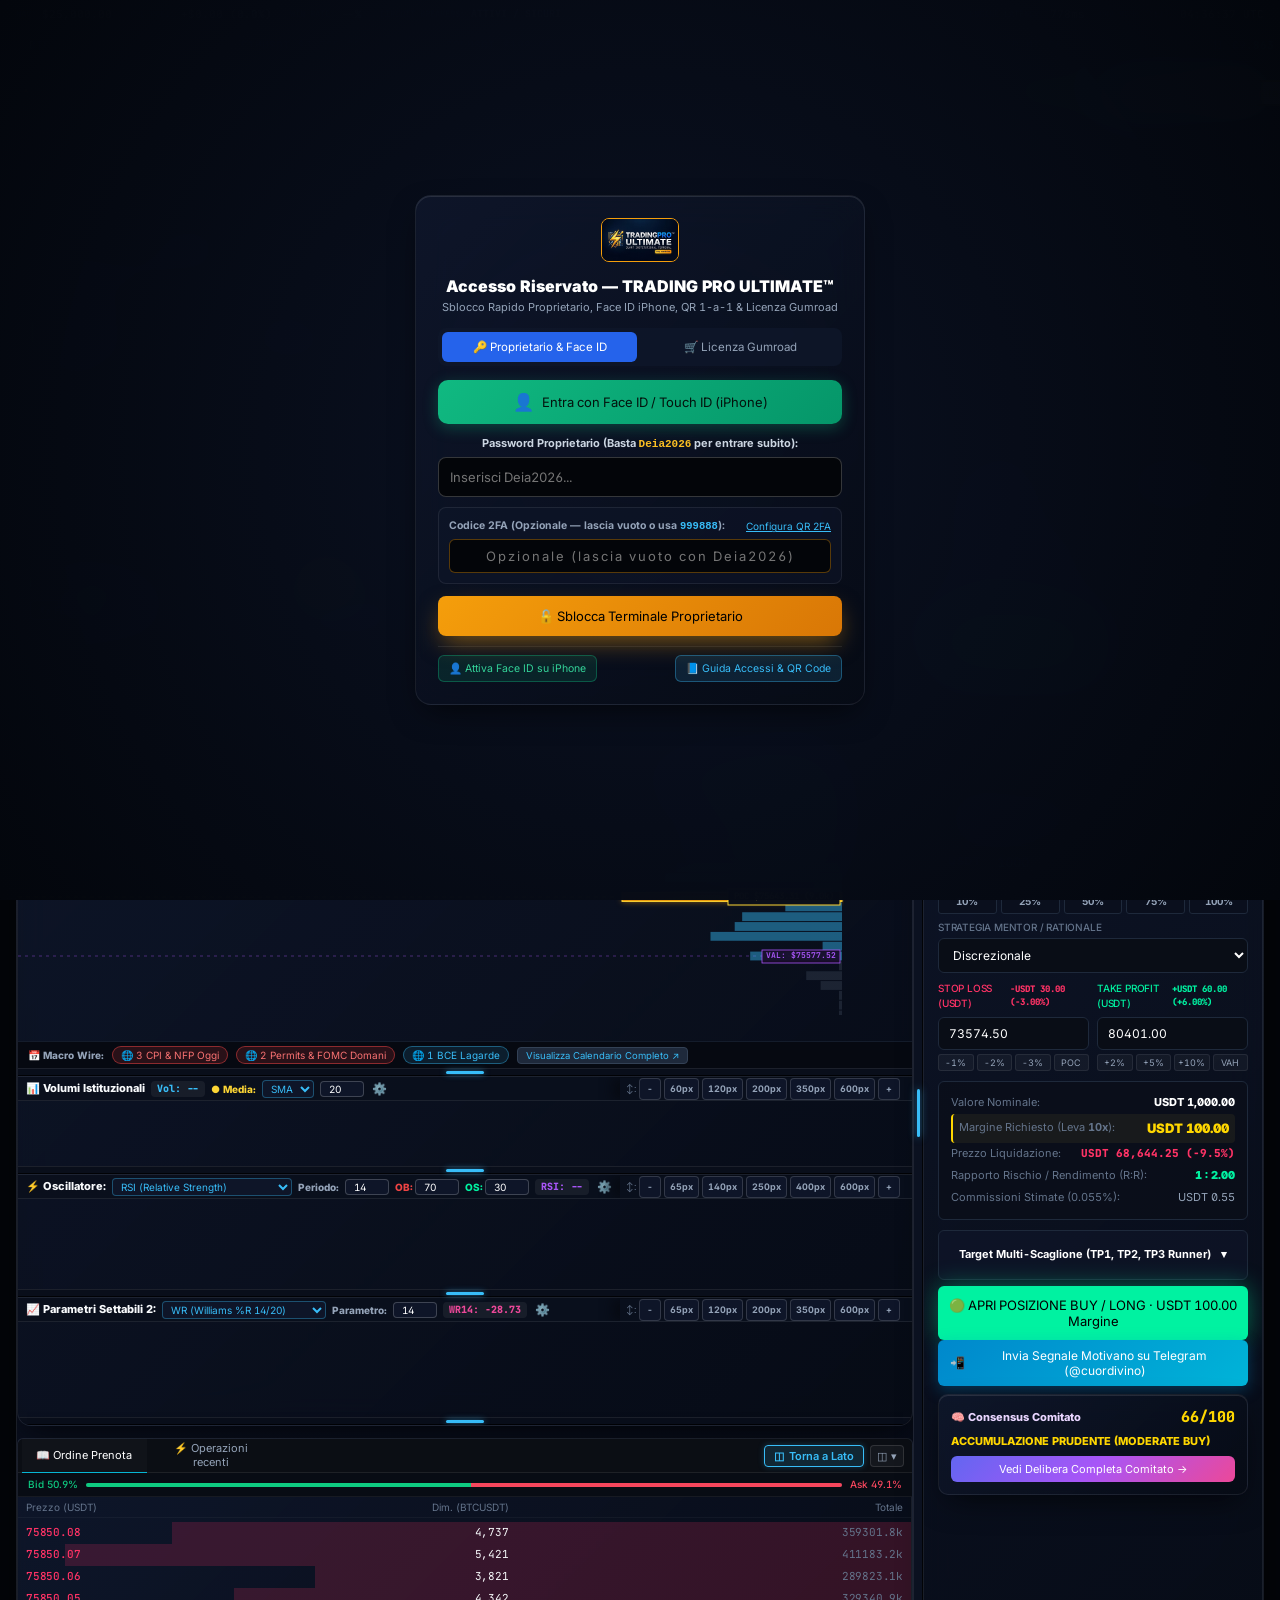
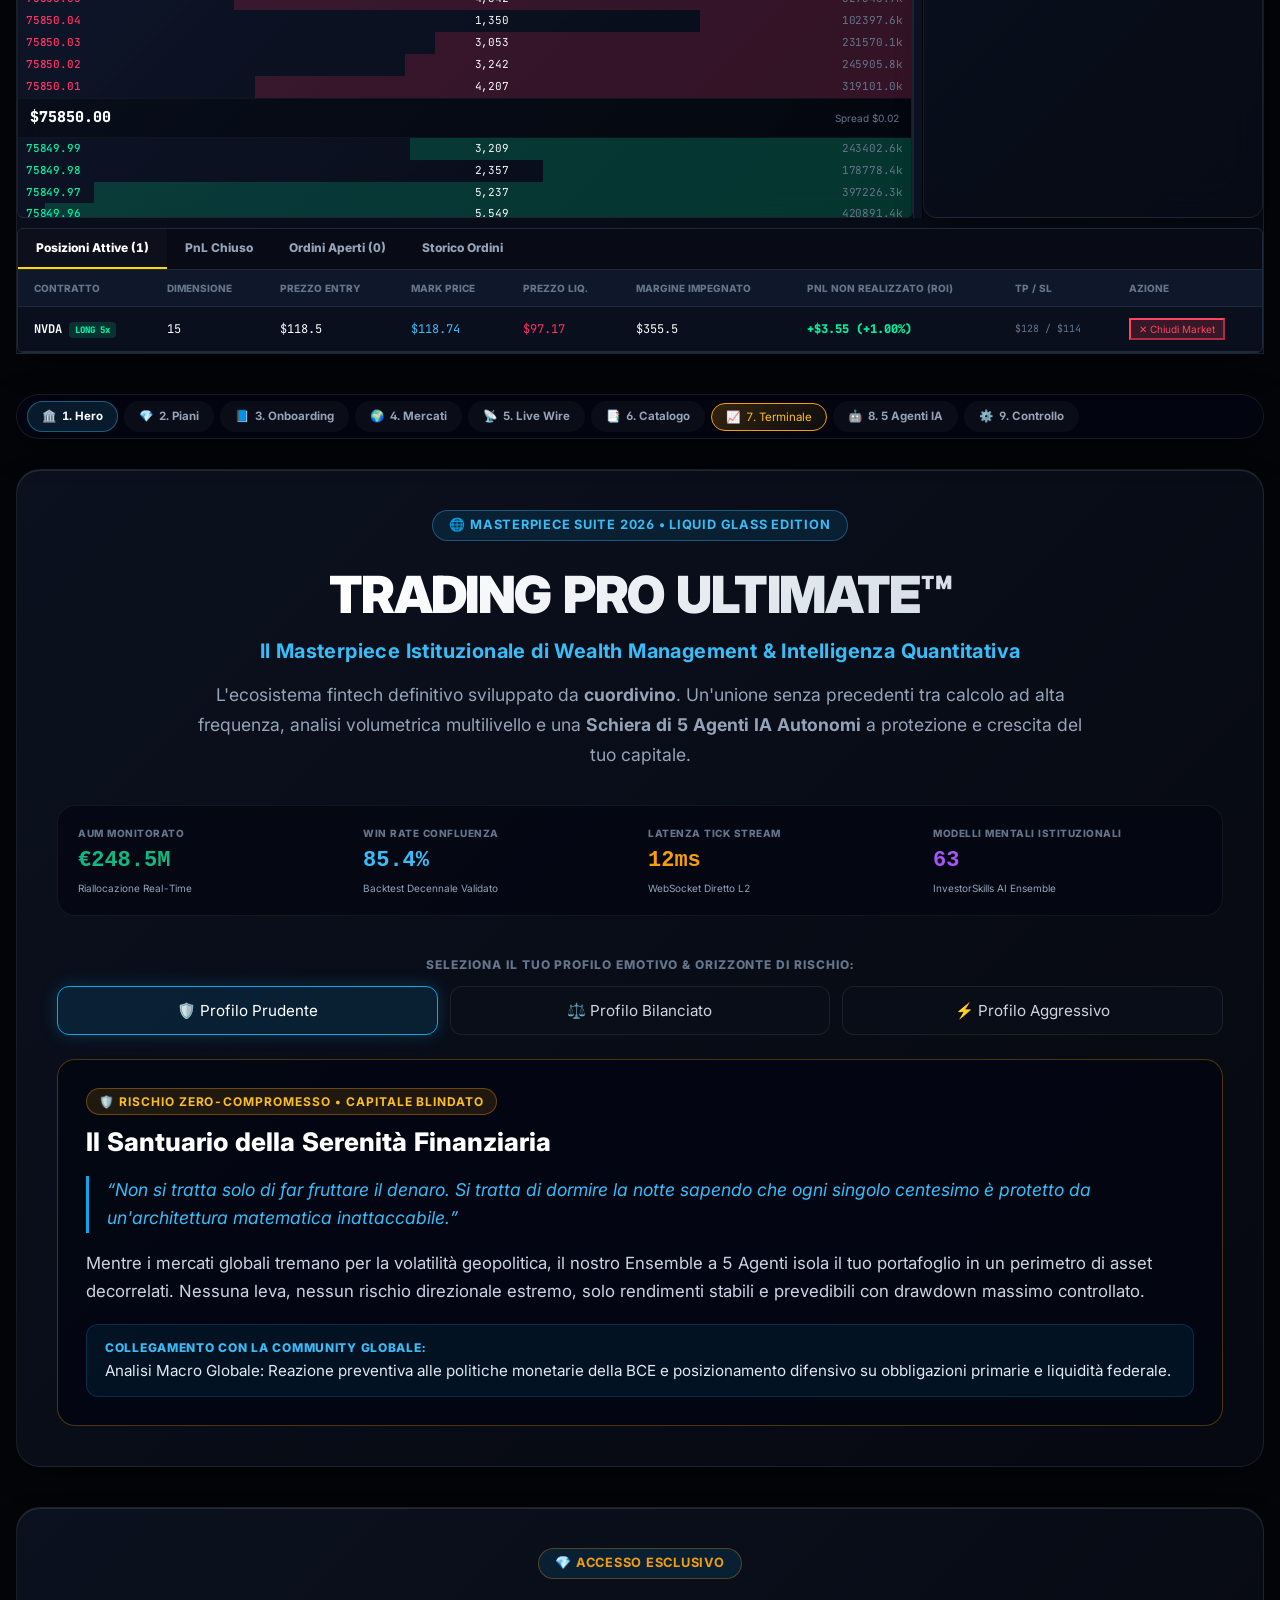
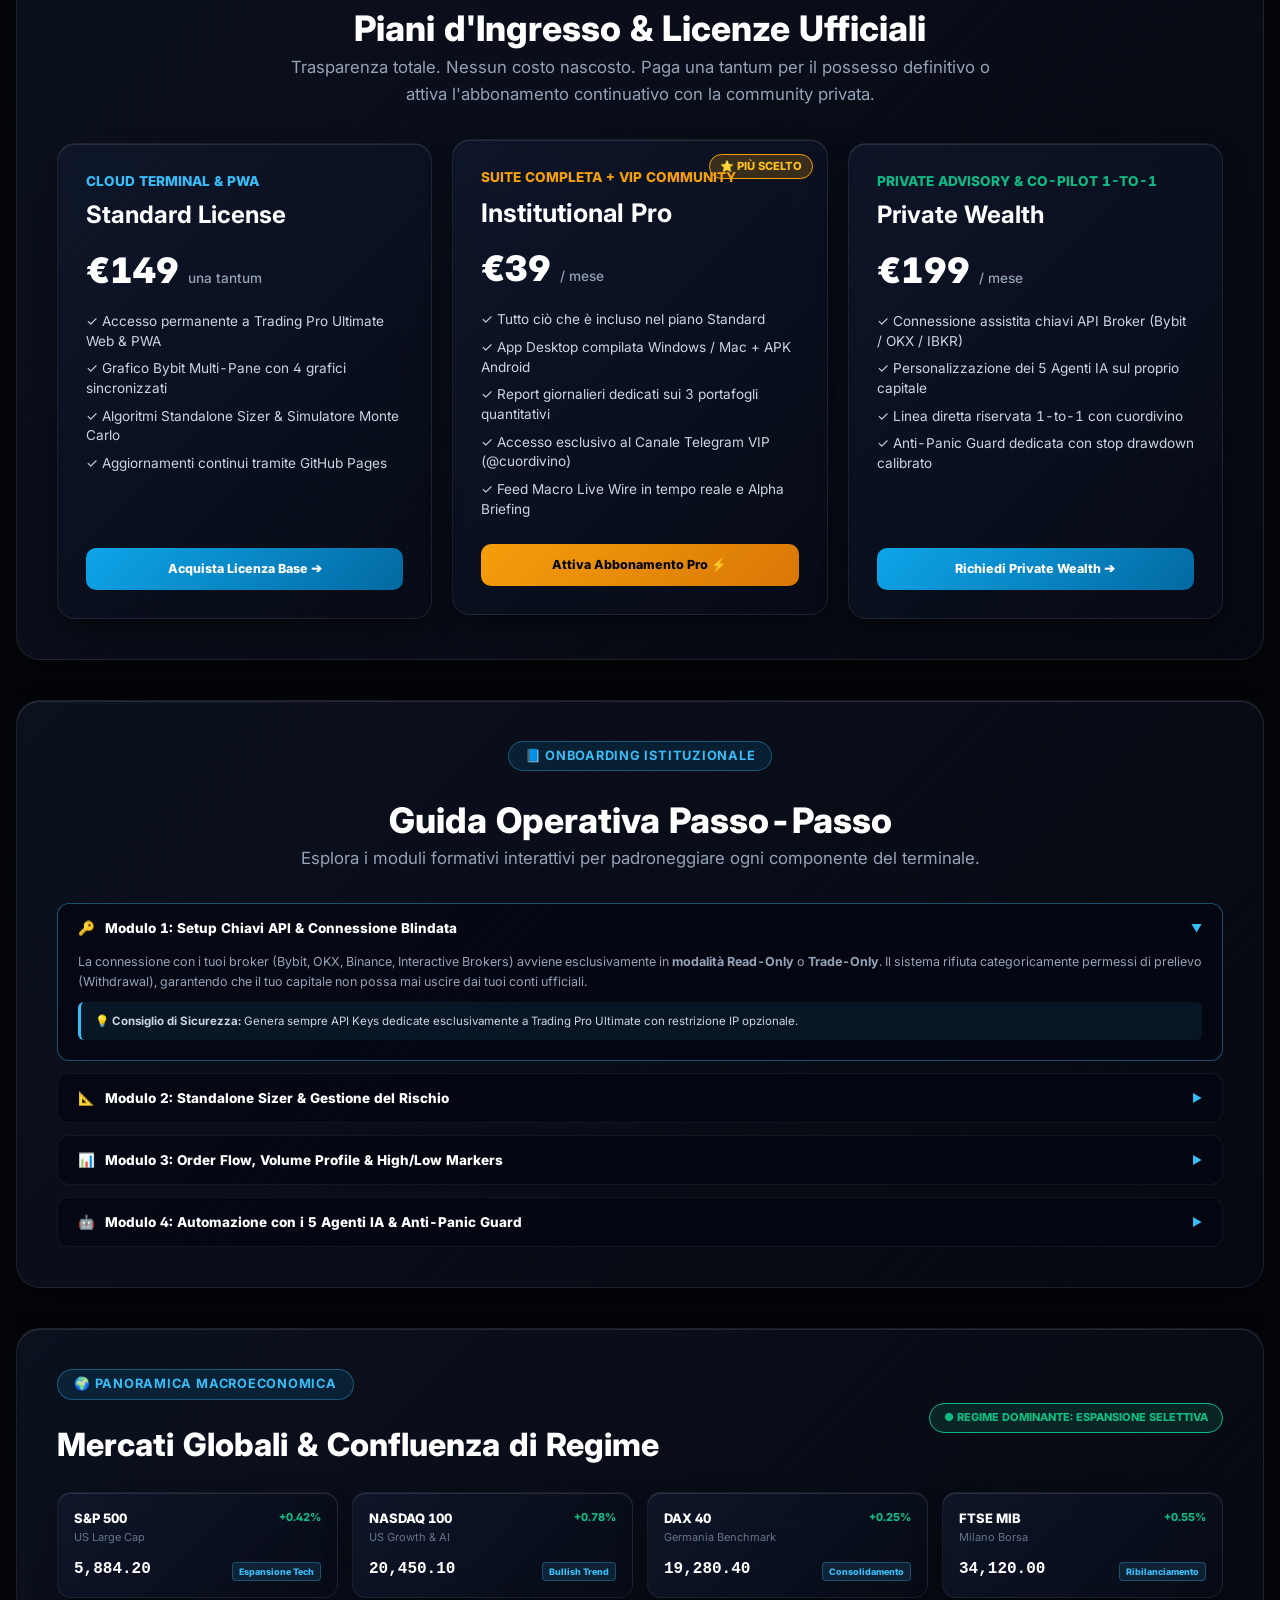
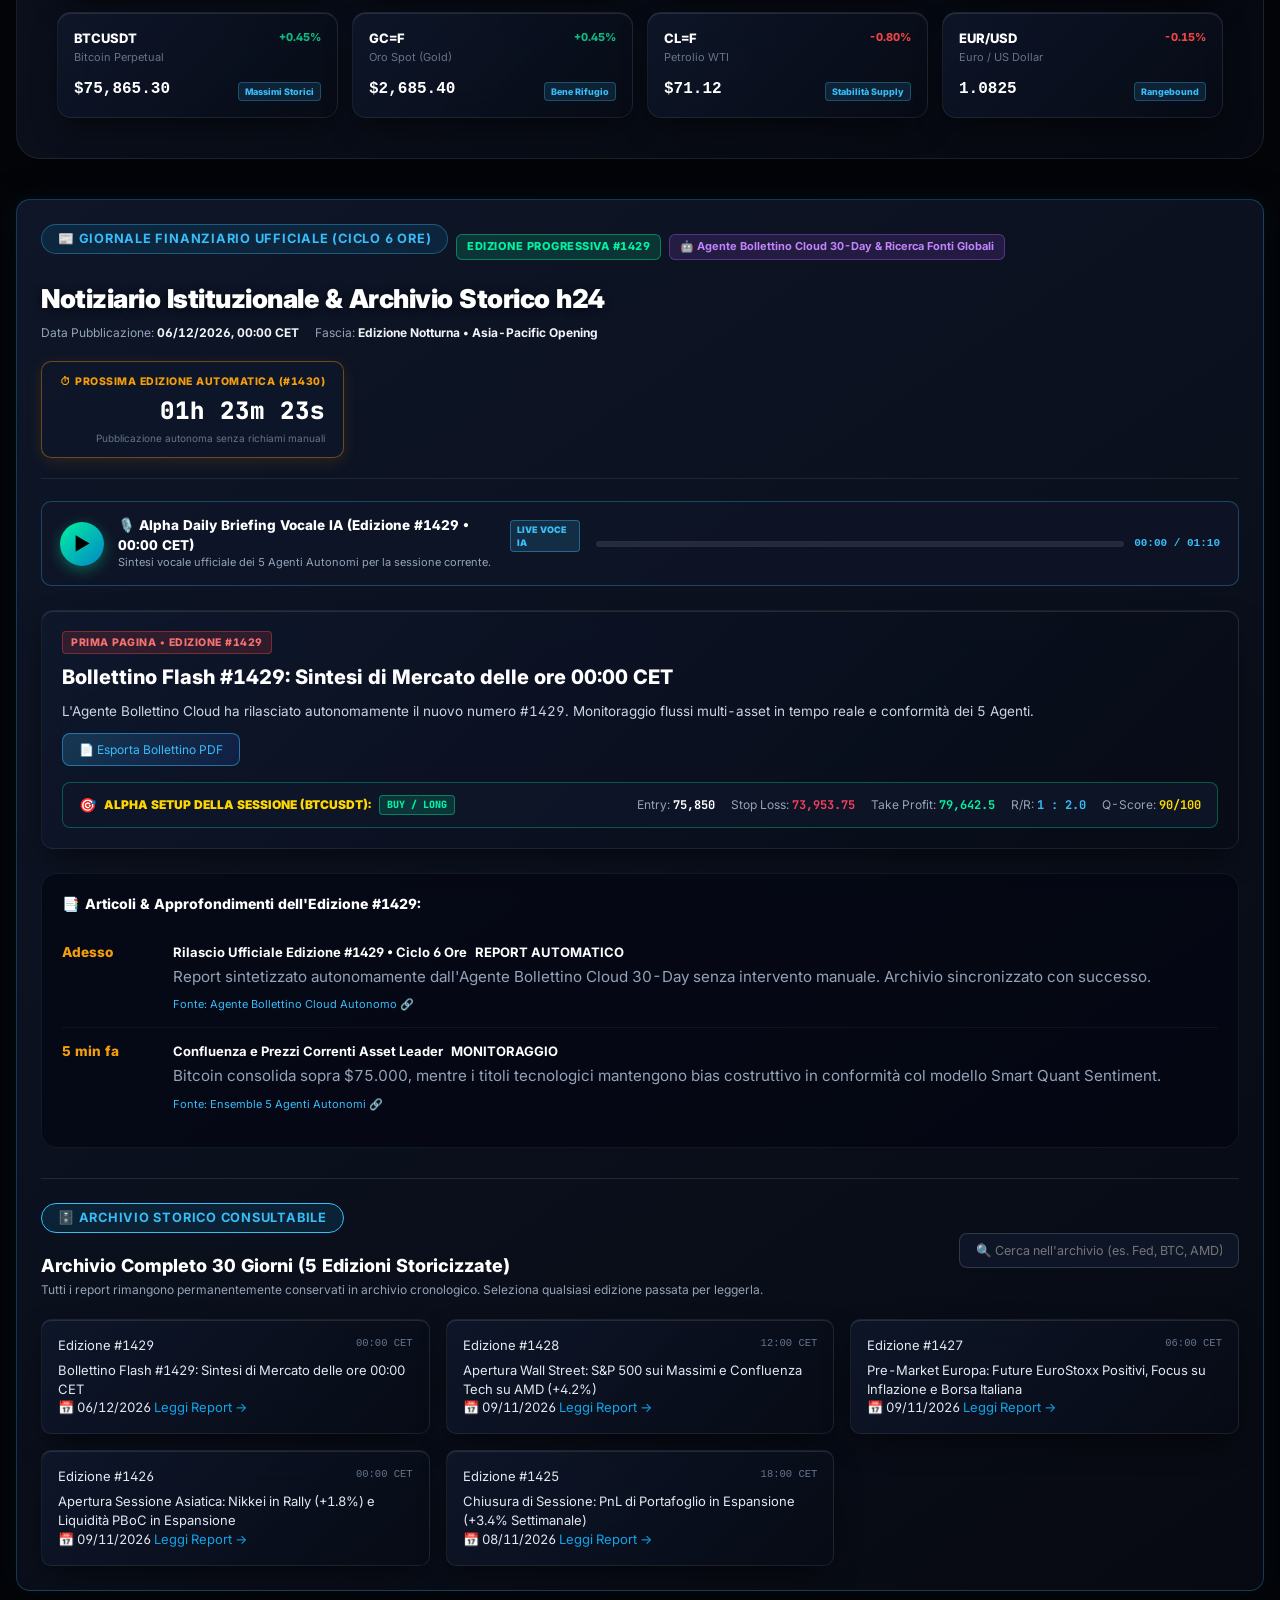
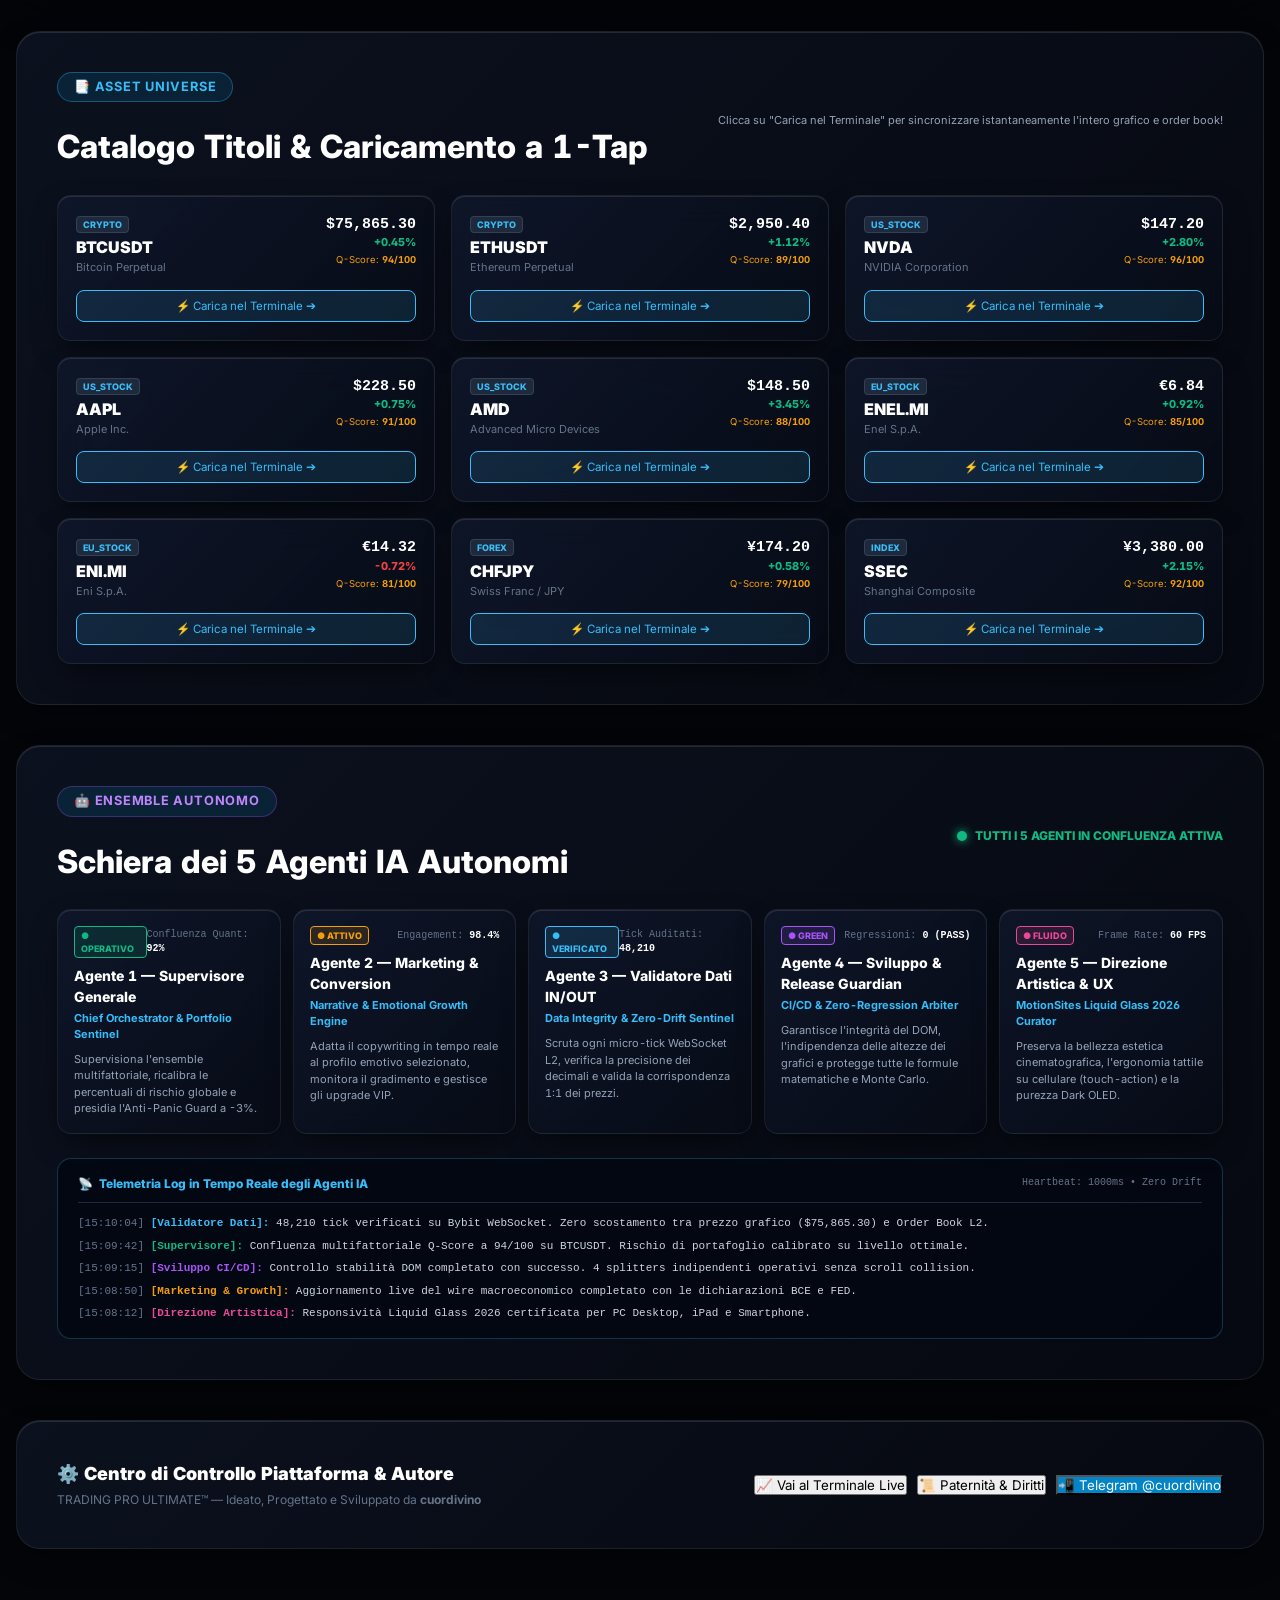
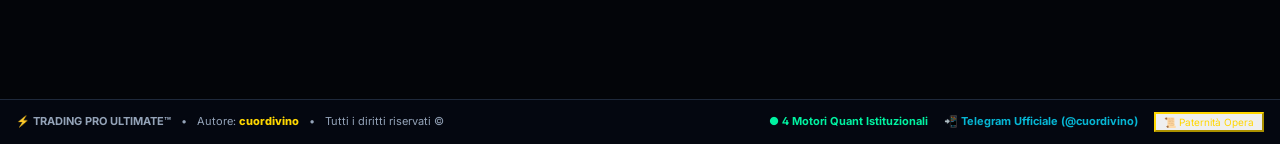
==== index.html @ fa37d580 "fix(mobile): expose New AI Agents in mobile bottom bar, mobile top bar and mobile unified drawer wit" ====
﻿<!DOCTYPE html>
<html lang="it">
<head>
  <meta charset="UTF-8">
  <meta name="viewport" content="width=device-width, initial-scale=1.0, maximum-scale=1.0, user-scalable=no, viewport-fit=cover">
  <title>Trading Pro Ultimate™ × cuordivino</title>
  <link rel="icon" type="image/png" sizes="512x512" href="favicon.png?v=2">
  <link rel="shortcut icon" href="favicon.ico?v=2">
  <link rel="apple-touch-icon" sizes="180x180" href="apple-touch-icon.png?v=2">
  <link rel="stylesheet" href="css/motionsites-skin.css?v=2">

  <!-- OpenGraph & Social Preview (MotionSites Cinematic) -->
  <meta property="og:title" content="Trading Pro Ultimate™ × cuordivino | Market Quantum Co-Pilot">
  <meta property="og:description" content="Piattaforma di Trading Istituzionale e Suite Quantistica con Consenso Multi-Agente IA. © La_mEnte_arDente">
  <meta property="og:image" content="og-banner-tradingpro-ultimate.png?v=2">
  <meta property="og:type" content="website">
  
  <!-- PWA & Mobile Meta Tags -->
  <meta name="apple-mobile-web-app-capable" content="yes">
  <meta name="apple-mobile-web-app-status-bar-style" content="black-translucent">
  <meta name="theme-color" content="#07090e">
  <meta name="robots" content="noindex, nofollow, noarchive, nosnippet">
  <meta name="googlebot" content="noindex, nofollow, noarchive, nosnippet">
  <meta http-equiv="Cache-Control" content="no-cache, no-store, must-revalidate">
  <meta http-equiv="Pragma" content="no-cache">
  <meta http-equiv="Expires" content="0">
  
  <!-- SAFE APP VERSION & PASSIVE CACHE PURGER (CRASH-FREE FOR SAFARI & WINDOWS 10) -->
  <script>
    (function() {
      var CURR_VERSION = '2.7.8';
      try {
        var savedVer = localStorage.getItem('TPU_APP_VERSION');
        if (savedVer !== CURR_VERSION) {
          localStorage.setItem('TPU_APP_VERSION', CURR_VERSION);
          try { sessionStorage.clear(); } catch(e){}
        }
      } catch(e) {}

      window.addEventListener('load', function() {
        if ('serviceWorker' in navigator) {
          navigator.serviceWorker.getRegistrations().then(function(regs) {
            for (var i = 0; i < regs.length; i++) {
              regs[i].unregister().catch(function(){});
            }
          }).catch(function(){});
        }
        if ('caches' in window) {
          caches.keys().then(function(names) {
            for (var i = 0; i < names.length; i++) {
              caches.delete(names[i]).catch(function(){});
            }
          }).catch(function(){});
        }
      });
    })();
  </script>

  <!-- Google Fonts: Inter & JetBrains Mono -->
  <link rel="preconnect" href="https://fonts.googleapis.com">
  <link rel="preconnect" href="https://fonts.gstatic.com" crossorigin>
  <link href="https://fonts.googleapis.com/css2?family=Inter:wght@400;500;600;700;800;900&family=JetBrains+Mono:wght@400;600;700;800&display=swap" rel="stylesheet">
  
  <!-- Lightweight Charts Standalone CDN -->
  <script src="https://unpkg.com/lightweight-charts@4.1.3/dist/lightweight-charts.standalone.production.js"></script>
  
  <!-- Terminal Stylesheet -->
  <link rel="stylesheet" href="css/terminal.css?v=2.9.0">
  <link rel="stylesheet" href="css/master-suite.css?v=4">

  <link rel="stylesheet" href="css/supreme-suite.css">
  <link rel="stylesheet" href="css/portfolio.css">
  <link rel="stylesheet" href="css/news_newspaper.css">
  <link rel="stylesheet" href="css/cavaliere_memo.css">
  <link rel="stylesheet" href="css/responsive_11_rules.css">
  <link rel="stylesheet" href="css/charts_3d_depth.css">
</head>
<body>

  <!-- GATEKEEPER SECURITY OVERLAY (PROTEZIONE ACCESSO CON PASSWORD) -->
  <div id="terminal-gatekeeper" class="gatekeeper-overlay">
    <div class="gatekeeper-card">
      <div id="gk-institutional-logo" style="text-align:center; margin-bottom:18px;">
        <img src="assets/tradingpro_institutional_logo.jpg" alt="Trading Pro Ultimate Institutional Logo" style="width:100%; max-width:280px; border-radius:10px; border:1px solid rgba(245,158,11,0.35); box-shadow:0 8px 24px rgba(0,0,0,0.6), 0 0 20px rgba(245,158,11,0.25);">
      </div>
      <div class="gatekeeper-shield-icon">
        <div class="shield-halo"></div>
        <span>🔒</span>
      </div>

      <div class="gatekeeper-brand">
        <div class="gk-title">TRADING PRO <span class="accent-pro">ULTIMATE™</span></div>
        <div class="gk-author">© by cuordivino — Accesso Riservato</div>
      </div>

      <div class="gk-badge">TERMINALE AD ACCESSO PROTETTO</div>

      <p class="gk-desc">
        Questa piattaforma contiene algoritmi quantitativi proprietari, motori di trading e comitati decisionali riservati. Inserisci la password di autorizzazione fornita dall'amministratore per accedere.
      </p>

      <div class="gk-form">
        <div class="gk-input-wrapper">
          <input type="password" id="gatekeeper-pwd" class="gk-input" placeholder="Inserisci Password di Accesso..." autofocus onkeydown="if(event.key==='Enter') verifyTerminalPassword()">
          <button type="button" class="gk-eye-btn" onclick="toggleGatekeeperPwdVisibility()" title="Mostra/Nascondi Password">👁️</button>
        </div>

        <div class="gk-remember-row">
          <label class="gk-checkbox-label">
            <input type="checkbox" id="gk-remember-device" checked>
            <span>Ricorda questo dispositivo (7 giorni)</span>
          </label>
        </div>

        <div id="gk-error-msg" class="gk-error-banner" style="display:none;">
          ⚠️ Accesso Negato: Password non valida o non autorizzata.
        </div>

        <button type="button" class="gk-submit-btn" onclick="verifyTerminalPassword()">
          <span>Sblocca Terminale Quantitativo</span>
          <span>→</span>
        </button>

        <div class="gk-footer-note">
          Richiesta credenziali: Contattare <b>@cuordivino</b> su Telegram
        </div>
      </div>
    </div>
  </div>

  <!-- TOP INSTITUTIONAL TELEMETRY BAR -->
  <div class="top-telemetry-bar">
    <div class="telemetry-left">
      <div class="tele-metric">
        <span class="lbl">NAV:</span>
        <span class="val" id="tele-nav-val">$25,000.00</span>
      </div>
      <div class="tele-metric">
        <span class="lbl">PnL Oggi:</span>
        <span class="val text-green" id="tele-pnl-val">+$0.00 (0.0%)</span>
      </div>
      <div class="tele-metric">
        <span class="lbl">Win Rate:</span>
        <span class="val text-accent" id="tele-winrate-val">--%</span>
      </div>
      <div class="tele-metric">
        <span class="lbl">Circuit Breakers:</span>
        <span class="val text-green" style="font-size:10px">ATTIVI / SICURI</span>
      </div>
    </div>

    <div class="telemetry-right" style="display:flex; align-items:center; gap:14px;">
      <div class="tele-metric">
        <span class="lbl">Engine Latency:</span>
        <span class="val text-green" id="tele-latency-val">24ms</span>
      </div>
      <div class="tele-metric">
        <span class="lbl">Ora Roma (CET):</span>
        <span class="val text-green" id="tele-clock-val" style="font-weight:700">--:--:--</span>
      </div>
    </div>
  </div>

  <!-- TICKER MARQUEE TAPE -->
  <div class="ticker-tape-wrapper">
    <div class="ticker-tape-track" id="ticker-tape-container">
      <!-- Injected via app.js -->
    </div>
  </div>

  <!-- NAVIGATION HEADER -->
  <header class="terminal-header">
    <div class="brand-box" onclick="switchMainTab('tab-terminal')">
      <img src="assets/tradingpro_institutional_logo.jpg" alt="Trading Pro Ultimate Logo" class="institutional-site-logo">
      <div class="brand-text-wrap">
        <div class="brand-title">
          <span>⚡ TRADING<span class="accent-pro">PRO</span> ULTIMATE™</span>
          <span class="brand-author-badge">© by cuordivino</span>
        </div>
        <div class="brand-subtitle">
          TUTTI I DIRITTI RISERVATI • QUANT INSTITUTIONAL TERMINAL
        </div>
      </div>
    </div>

    <!-- CATEGORIZED CHAPTERS DROPDOWN NAVIGATION ("MENU A TENDINE DEI CAPITOLI") -->
    <nav class="chapters-nav-desktop">
      <!-- 1. Trading & Terminale -->
      <div class="chapter-dropdown">
        <button class="chapter-dropdown-btn" type="button">
          <span>📈 Trading &amp; Terminale</span>
          <span class="chevron">▾</span>
        </button>
        <div class="chapter-dropdown-menu">
          <button class="chapter-dropdown-item active" onclick="switchMainTab('tab-terminal')">📈 Terminale Principale &amp; Candele</button>
          <button class="chapter-dropdown-item" onclick="switchMainTab('tab-sizer')">📐 Position Sizer &amp; Calcolatore Rischio</button>
          <button class="chapter-dropdown-item" onclick="if(window.ApiManager) ApiManager.openModal()">🔑 Connettori API Broker (Fineco/IBKR/Bybit)</button>
        </div>
      </div>

      <!-- 2. Portafoglio & Conti -->
      <div class="chapter-dropdown">
        <button class="chapter-dropdown-btn" type="button" style="border-color:rgba(0,242,161,0.4); color:#00f2a1;">
          <span>💼 Portafogli &amp; Conti</span>
          <span class="chevron">▾</span>
        </button>
        <div class="chapter-dropdown-menu">
          <button class="chapter-dropdown-item" onclick="switchMainTab('tab-portfolio-manager'); if(window.PortfolioEngine) PortfolioEngine.renderPortfolioSector();">💼 Gestione Portafoglio (Demo €30k &amp; Reale)</button>
          <button class="chapter-dropdown-item" onclick="switchMainTab('tab-model-portfolios')">📊 Portafogli Modello &amp; Gestiti (IA)</button>
          <button class="chapter-dropdown-item" onclick="if(window.PortfolioEngine) PortfolioEngine.openPortfolioSector('demo')">🟢 Conto Demo Istituzionale €30,000</button>
          <button class="chapter-dropdown-item" onclick="if(window.PortfolioEngine) PortfolioEngine.openPortfolioSector('live')">🔒 Conto Reale Multi-Broker Live</button>
        </div>
      </div>

      <!-- 3. Intelligenza Artificiale & Quant -->
      <div class="chapter-dropdown">
        <button class="chapter-dropdown-btn" type="button" style="border-color:rgba(245,158,11,0.4); color:#fbbf24;">
          <span>🤖 IA &amp; Quantaste</span>
          <span class="chevron">▾</span>
        </button>
        <div class="chapter-dropdown-menu">
          <button class="chapter-dropdown-item" onclick="if(window.CavaliereMemoEngine) CavaliereMemoEngine.openModal();" style="color:#fbbf24; font-weight:800;">⚔️ Cavaliere Memo (Giudice Attivo h24)</button>
          <button class="chapter-dropdown-item" onclick="switchMainTab('tab-marketing-erp')" style="color:#fbbf24; font-weight:800;">📈 Apex-CEO IA &amp; Marketing ERP</button>
          <button class="chapter-dropdown-item" onclick="switchMainTab('tab-supreme-suite')">🤖 Supreme Suite &amp; 5 Agenti Autonomi</button>
          <button class="chapter-dropdown-item" onclick="if(window.TimesFMEngine) TimesFMEngine.openStrategyModal()">⚡ Google TimesFM Forecast &amp; Strategia</button>
          <button class="chapter-dropdown-item" onclick="switchMainTab('tab-casario-quant')">⚡ Suite Quantaste Casario Completa</button>
          <button class="chapter-dropdown-item" onclick="switchMainTab('tab-quant')">🤖 4 Motori Quant Istituzionali</button>
        </div>
      </div>

      <!-- 4. Macro Intelligence & Screener -->
      <div class="chapter-dropdown">
        <button class="chapter-dropdown-btn" type="button" style="border-color:rgba(56,189,248,0.4); color:#38bdf8;">
          <span>🌐 Macro &amp; Screener</span>
          <span class="chevron">▾</span>
        </button>
        <div class="chapter-dropdown-menu">
          <button class="chapter-dropdown-item" onclick="switchMainTab('tab-macro-radar')">🌐 Panoramica Macro &amp; Radar Screener</button>
          <button class="chapter-dropdown-item" onclick="switchMainTab('tab-scanner')">🎯 Radar Opportunità Rapido</button>
          <button class="chapter-dropdown-item" onclick="switchMainTab('tab-consensus')">🧠 Comitato Investitori IA</button>
          <button class="chapter-dropdown-item" onclick="switchMainTab('tab-rotation')">🔄 Rotazione Settoriale</button>
          <button class="chapter-dropdown-item" onclick="switchMainTab('tab-optimal')">🎯 Posizioni Ottimali &amp; Auto-Pilot</button>
        </div>
      </div>

      <!-- 5. Strumenti & Registri -->
      <div class="chapter-dropdown">
        <button class="chapter-dropdown-btn" type="button">
          <span>🛠️ Strumenti &amp; Registri</span>
          <span class="chevron">▾</span>
        </button>
        <div class="chapter-dropdown-menu">
          <button class="chapter-dropdown-item" onclick="switchMainTab('tab-hub')">📚 Hub 63 Skills Quant</button>
          <button class="chapter-dropdown-item" onclick="switchMainTab('tab-journal')">📓 Diario di Trading &amp; Journal</button>
          <button class="chapter-dropdown-item" onclick="switchMainTab('tab-alerts')">🔔 Allarmi Istituzionali</button>
          <button class="chapter-dropdown-item" onclick="switchMainTab('tab-chat')">💬 Chat Grandi Maestri</button>
          <button class="chapter-dropdown-item" onclick="openCopyrightModal()">📜 Paternità, Copyright &amp; Marchi</button>
          <button class="chapter-dropdown-item" onclick="switchMainTab('tab-settings')">⚙️ Impostazioni Terminale</button>
        </div>
      </div>
    </nav>

    <!-- MAIN NAV TABS -->
    <nav class="nav-tabs-container">
      <button class="tab-nav-btn active" data-tab="tab-terminal" onclick="switchMainTab('tab-terminal', this)">
        <span>📈</span> Terminale
      </button>
      <button class="tab-nav-btn ai-glow highlight-portfolio-nav" data-tab="tab-portfolio-manager" onclick="switchMainTab('tab-portfolio-manager', this); if(window.PortfolioEngine) PortfolioEngine.renderPortfolioSector();" style="border-color:#00f2a1; color:#00f2a1; font-weight:800; background:rgba(0, 242, 161, 0.15); box-shadow:0 0 14px rgba(0, 242, 161, 0.4);">
        <span>💼</span> Gestione Portafoglio (Demo & Reale)
      </button>
      <button class="tab-nav-btn ai-glow highlight-portfolio-nav" data-tab="tab-supreme-suite" onclick="switchMainTab('tab-supreme-suite', this)" style="border-color:#f59e0b; color:#fbbf24; font-weight:800; background:rgba(245, 158, 11, 0.14); box-shadow:0 0 12px rgba(245, 158, 11, 0.35);">
        <span>🤖</span> Supreme Suite & 5 Agenti IA
      </button>
            <button class="tab-nav-btn ai-glow highlight-portfolio-nav" data-tab="tab-market-quantum" onclick="switchMainTab('tab-market-quantum', this); if(window.MarketQuantumEngine) MarketQuantumEngine.renderCockpit();" style="border-color:#06b6d4; color:#06b6d4; font-weight:800; background:rgba(6, 182, 212, 0.12); box-shadow:0 0 12px rgba(6, 182, 212, 0.35);">
        <span>⚡</span> Market Quantum Co-Pilot
      </button>
<button class="tab-nav-btn ai-glow highlight-portfolio-nav" data-tab="tab-model-portfolios" onclick="switchMainTab('tab-model-portfolios', this)" style="border-color:#38bdf8; color:#38bdf8; font-weight:800; background:rgba(56, 189, 248, 0.12); box-shadow:0 0 12px rgba(56, 189, 248, 0.35);">
        <span>💼</span> Portafogli Gestiti & Modello (IA)
      </button>
      <button class="tab-nav-btn ai-glow" data-tab="tab-macro-radar" onclick="switchMainTab('tab-macro-radar', this)" style="border-color:#00f2a1; color:#00f2a1; font-weight:800;">
        <span>🌐</span> Panoramica Macro & Radar
      </button>
      <button class="tab-nav-btn ai-glow" data-tab="tab-scanner" onclick="switchMainTab('tab-scanner', this); if(window.OpportunityScanner) OpportunityScanner.renderScannerTab();">
        <span>🎯</span> Radar Opportunità
      </button>
      <button class="tab-nav-btn ai-glow" data-tab="tab-consensus" onclick="switchMainTab('tab-consensus', this)">
        <span>🧠</span> Comitato Investitori
      </button>
      <button class="tab-nav-btn ai-glow" data-tab="tab-casario-quant" onclick="switchMainTab('tab-casario-quant', this); if(window.CasarioQuantEngine) CasarioQuantEngine.renderUI();">
        <span>⚡</span> Suite Quantaste Completa
      </button>
      <button class="tab-nav-btn" data-tab="tab-quant" onclick="switchMainTab('tab-quant', this); if(window.QuantEngines) QuantEngines.renderQuantEnginesTab();">
        <span>🤖</span> Motori Quant (4)
      </button>
      <button class="tab-nav-btn ai-glow" data-tab="tab-rotation" onclick="switchMainTab('tab-rotation', this); if(window.SectorRotation) SectorRotation.renderSectorRotationTab();">
        <span>🌐</span> Rotazione Settoriale
      </button>
      <button class="tab-nav-btn ai-glow" data-tab="tab-optimal" onclick="switchMainTab('tab-optimal', this); if(window.OptimalEngine) OptimalEngine.renderOptimalUI();">
        <span>🎯</span> Posizioni Ottimali & Auto-Pilot
      </button>
      <button class="tab-nav-btn" data-tab="tab-chat" onclick="switchMainTab('tab-chat', this)">
        <span>💬</span> Chat Grandi Maestri
      </button>
      <button class="tab-nav-btn" data-tab="tab-hub" onclick="switchMainTab('tab-hub', this)">
        <span>📚</span> Hub 63 Skills
      </button>
      <button class="tab-nav-btn" data-tab="tab-sizer" onclick="switchMainTab('tab-sizer', this)">
        <span>📐</span> Position Sizer
      </button>
      <button class="tab-nav-btn" data-tab="tab-journal" onclick="switchMainTab('tab-journal', this)">
        <span>📓</span> Diario Trading
      </button>
      <button class="tab-nav-btn" data-tab="tab-alerts" onclick="switchMainTab('tab-alerts', this)">
        <span>🔔</span> Allarmi
      </button>
      <button class="tab-nav-btn" data-tab="tab-settings" onclick="switchMainTab('tab-settings', this)">
        <span>⚙️</span> Impostazioni
      </button>
    </nav>

    <!-- RIGHT STATUS ACTIONS -->
    <div class="header-right-actions">
      <button id="tab-demo-btn" class="account-tab active-demo" onclick="if(window.PortfolioEngine) PortfolioEngine.openPortfolioSector('demo'); if(window.TPUSupremeAccounts) TPUSupremeAccounts.switchMode('demo');" title="Conto Demo Istituzionale €30,000" style="padding:4px 10px; font-size:11px; border-radius:6px; font-weight:800; cursor:pointer; background:rgba(0,242,161,0.15); border:1px solid #00f2a1; color:#00f2a1;">🟢 Demo €30k</button>
      <button id="tab-live-btn" class="account-tab" onclick="if(window.PortfolioEngine) PortfolioEngine.openPortfolioSector('live'); if(window.TPUSupremeAccounts) TPUSupremeAccounts.switchMode('live');" title="Conto Reale Multi-Broker API" style="padding:4px 10px; font-size:11px; border-radius:6px; font-weight:800; cursor:pointer; background:rgba(245,158,11,0.15); border:1px solid #f59e0b; color:#fbbf24;">🔒 Reale Live</button>
      <button id="tab-cavaliere-memo-btn" class="cavaliere-memo-hud-btn" onclick="if(window.CavaliereMemoEngine) CavaliereMemoEngine.openModal();" title="Tribunale di Certificazione — Il Cavaliere Memo Giudice Attivo 24/7">
        <span>⚔️ Cavaliere Memo</span>
        <span class="cm-badge-hud">GIUDICE h24</span>
      </button>
      <button class="btn btn-secondary" style="font-size:11px; padding:4px 10px; border-color:#00f2a1; color:#00f2a1; cursor:pointer;" onclick="if(window.ApiManager) ApiManager.openModal()" title="Gestione Connessione API Broker (OKX, Bybit, Kraken, Telegram)">
        🔑 API Broker
      </button>
      <button class="btn btn-secondary" style="font-size:11px; padding:4px 10px; border-color:var(--accent); color:var(--accent); cursor:pointer;" onclick="openCopyrightModal()">
        📜 Paternità & Copyright
      </button>
      <button class="btn-mobile-chapters-drawer btn-mobile-quick-agents" type="button" onclick="switchMainTab('tab-marketing-erp')" style="border-color:#f59e0b; background:linear-gradient(135deg, rgba(245,158,11,0.25), rgba(16,185,129,0.25)); color:#fbbf24; font-weight:800;" title="Apri Nuovi Agenti IA (Apex-CEO, Marketing &amp; R&amp;D)">
        <span>👑</span> <span>Nuovi Agenti</span>
      </button>
      <button class="btn-mobile-chapters-drawer" type="button" onclick="if(window.TPUWebDesignGuild) window.TPUWebDesignGuild.toggleMobileDrawer();" title="Apri Hub dei Capitoli e Navigazione Rapida">
        <span>☰</span> <span>Capitoli</span>
      </button>
      <button class="btn-lock-terminal" onclick="lockTerminal()" title="Blocca Terminale con Password">
        <span>🔒</span> Blocca
      </button>
      <div class="engine-status-pill">
        <span class="pulse-indicator"></span>
        <span>LIVE ENGINE</span>
      </div>
    </div>
  </header>

  <!-- TOP CHAPTER DROPDOWN DRAWER ("APERTURA A TENDINA IN ALTO") -->
  <div id="top-chapter-drawer" class="top-chapter-drawer closed">
    <div class="drawer-header-bar">
      <div class="drawer-header-left">
        <span class="drawer-chapter-icon" id="drawer-active-icon">⚡</span>
        <span class="drawer-chapter-title" id="drawer-active-title">Quant Intelligence & Macro Radar</span>
        <span class="drawer-live-chip">● TENDINA APERTA</span>
      </div>
      <div class="drawer-header-center">
        <span style="font-size:11px; color:var(--text-muted); font-weight:700;">Capitolo:</span>
        <select id="drawer-chapter-quick-select" class="drawer-quick-select" onchange="switchMainTab(this.value)">
          <option value="tab-terminal">📈 Terminale Pro (Grafico Candele & Ordini)</option>
          <option value="tab-portfolio-manager">💼 Gestione Portafoglio (Demo €30k &amp; Reale)</option>
          <option value="tab-marketing-erp">📈 Apex-CEO IA — Marketing &amp; Contabilità ERP</option>
              <option value="tab-supreme-suite">🤖 Supreme Suite &amp; 5 Agenti IA</option>
                    <option value="tab-market-quantum">⚡ Market Quantum Co-Pilot (Multi-Agent & Risk)</option>
<option value="tab-model-portfolios">💼 Portafogli Modello & Gestiti (IA)</option>
          <option value="tab-macro-radar">🌐 Panoramica Macro & Radar Screener</option>
          <option value="tab-scanner">🎯 Radar Opportunità</option>
          <option value="tab-consensus">🧠 Comitato Investitori</option>
          <option value="tab-casario-quant">⚡ Quant Intelligence & Macro Radar</option>
          <option value="tab-quant">🤖 Motori Quant (4)</option>
          <option value="tab-rotation">🌐 Rotazione Settoriale</option>
          <option value="tab-optimal">🎯 Posizioni Ottimali & Auto-Pilot</option>
          <option value="tab-chat">💬 Chat Grandi Maestri</option>
          <option value="tab-hub">📚 Hub 63 Skills</option>
          <option value="tab-sizer">📐 Position Sizer</option>
          <option value="tab-journal">📓 Diario Trading</option>
          <option value="tab-alerts">🔔 Allarmi</option>
          <option value="tab-settings">⚙️ Impostazioni</option>
        </select>
      </div>
      <div class="drawer-header-right">
        <button type="button" class="btn-drawer-action" onclick="toggleDrawerFullscreen()" id="btn-drawer-expand" title="Espandi a tutto schermo / Riduci">⛶</button>
        <button type="button" class="btn-drawer-close" onclick="closeTopChapterDrawer()" title="Chiudi tendina e riprendi grafico immediatamente">
          <span>▲ Chiudi Tendina / Riprendi Grafico</span>
          <span style="font-size:14px; margin-left:4px;">✕</span>
        </button>
      </div>
    </div>
    <div id="top-drawer-content" class="top-drawer-content">
      <!-- Active chapter view mounts here smoothly! -->
    </div>
  </div>


  <!-- ACTIVE ASSET HERO QUOTE BAR WITH MEGA-DROPDOWN ("APERTURA A TENDINA") -->
  <div class="active-asset-bar">
    <div class="asset-core-group">
      
      <!-- MEGA-DROPDOWN ASSET SELECTOR -->
      <div class="dropdown" id="asset-mega-dropdown">
        <button class="dropdown-trigger" style="padding:6px 14px; font-size:13px; font-family:var(--font-mono)">
          <span style="color:var(--accent); font-weight:800" id="active-asset-trigger-sym">BTCUSDT</span>
          <span class="chevron">▾</span>
        </button>
        
        <!-- MEGA-DROPDOWN MENU CONTENT -->
        <div class="dropdown-menu mega-asset-dropdown">
          <input type="text" class="mega-search-box" placeholder="Cerca ticker (es. BTC, NVDA, ENEL, AAPL, ETH)..." oninput="onMegaSearchInput(this.value)">
          
          <div class="mega-tabs">
            <button class="mega-tab-pill active" onclick="filterMegaCategory('favorites', this)">⭐ Preferiti</button>
            <button class="mega-tab-pill" onclick="filterMegaCategory('all', this)">Tutti</button>
            <button class="mega-tab-pill" onclick="filterMegaCategory('sp500', this)">🇺🇸 S&P 500</button>
            <button class="mega-tab-pill" onclick="filterMegaCategory('nasdaq', this)">⚡ Nasdaq-100</button>
            <button class="mega-tab-pill" onclick="filterMegaCategory('eu_stock', this)">🇮🇹 Borsa Italiana</button>
            <button class="mega-tab-pill" onclick="filterMegaCategory('fr_stock', this)">🇫🇷 CAC 40</button>
            <button class="mega-tab-pill" onclick="filterMegaCategory('de_stock', this)">🇩🇪 DAX 40</button>
            <button class="mega-tab-pill" onclick="filterMegaCategory('uk_stock', this)">🇬🇧 FTSE 100</button>
            <button class="mega-tab-pill" onclick="filterMegaCategory('asia_stock', this)">🇯🇵 Asia / Orientale</button>
            <button class="mega-tab-pill" onclick="filterMegaCategory('commodities', this)">🛢️ Materie Prime</button>
            <button class="mega-tab-pill" onclick="filterMegaCategory('forex', this)">💱 Forex</button>
            <button class="mega-tab-pill" onclick="filterMegaCategory('crypto', this)">🪙 Cripto</button>
            <button class="mega-tab-pill" onclick="filterMegaCategory('me_stock', this)">🇸🇦 Mediorientale</button>
            <button class="mega-tab-pill" onclick="filterMegaCategory('mid_cap', this)">🇮🇹🇺🇸🇬🇧 Mid-Cap</button>
          </div>

          <div class="mega-asset-list" id="mega-asset-list-container">
            <!-- Injected via app.js -->
          </div>
        </div>
      </div>

      <span class="live-price-box" id="active-live-price">---</span>
      <span class="pct-chg-pill up" id="active-chg-badge">---</span>
    </div>

    <!-- Live 24h Metrics -->
    <div class="asset-stat-group">
      <div class="stat-item">
        <span class="lbl">Massimo 24h</span>
        <span class="val" id="active-metric-high">---</span>
      </div>
      <div class="stat-item">
        <span class="lbl">Minimo 24h</span>
        <span class="val" id="active-metric-low">---</span>
      </div>
      <div class="stat-item">
        <span class="lbl">Volume 24h</span>
        <span class="val" id="active-metric-vol">---</span>
      </div>
    </div>
  </div>

  <!-- MAIN WRAPPER FOR VIEWS -->
  <main class="main-wrapper">

    <!-- ====================================================================
         VIEW 1: TERMINAL PRO (BYBIT PERPETUAL INTERFACE × 100% RESPONSIVE)
         ==================================================================== -->
        <!-- TAB: MARKET QUANTUM CO-PILOT (COMMERCIAL MULTI-AGENT QUANTUM SUITE) -->
    <div id="tab-market-quantum" class="view-panel">
      <div id="market-quantum-container"></div>
    </div>

    <!-- DEDICATED INSTITUTIONAL PORTFOLIO MANAGEMENT HUB (DEMO €30,000 & CONTO REALE LIVE API) -->
    <div id="tab-portfolio-manager" class="view-panel">
      <!-- Injected via portfolio_engine.js: PortfolioEngine.renderPortfolioSector() -->
    </div>

    <div id="tab-terminal" class="view-panel active">

      <!-- BYBIT OFFICIAL PERPETUAL TELEMETRY STRIP -->
      <div class="bybit-telemetry-strip">
        <div class="bb-tele-item">
          <span class="k">Contratto</span>
          <span class="v" style="color:var(--accent); font-size:13px" id="bb-tele-contract">BTCUSDT Perp</span>
        </div>
        <div class="bb-tele-item">
          <span class="k">Ultimo Prezzo</span>
          <span class="v text-green" style="font-size:14px" id="bb-last-price">$80,355.50</span>
        </div>
        <div class="bb-tele-item">
          <span class="k">Index Price</span>
          <span class="v" id="bb-index-price">$80,393.32</span>
        </div>
        <div class="bb-tele-item">
          <span class="k">Mark Price</span>
          <span class="v" id="bb-mark-price">$80,355.50</span>
        </div>
        <div class="bb-tele-item">
          <span class="k">Variazione 24h</span>
          <span class="v text-green" id="bb-24h-chg">+3.46%</span>
        </div>
        <div class="bb-tele-item">
          <span class="k">Massimo 24h</span>
          <span class="v" id="bb-24h-high">$81,181.10</span>
        </div>
        <div class="bb-tele-item">
          <span class="k">Minimo 24h</span>
          <span class="v" id="bb-24h-low">$75,673.20</span>
        </div>
        <div class="bb-tele-item">
          <span class="k">Volume 24h</span>
          <span class="v" id="bb-24h-vol">97,968 BTC</span>
        </div>
        <div class="bb-tele-item">
          <span class="k">Turnover 24h</span>
          <span class="v" id="bb-24h-turnover">$7.68B</span>
        </div>
        <div class="bb-tele-item">
          <span class="k">Funding Rate / Countdown</span>
          <div style="display:flex; align-items:center; gap:6px;">
            <span class="v text-accent" id="bb-funding-rate">0.0100%</span>
            <span class="v" style="font-size:10px; color:var(--text-muted)" id="bb-funding-countdown">03:45:12</span>
          </div>
        </div>
        <div class="bb-tele-item">
          <span class="k">Open Interest</span>
          <span class="v" id="bb-open-interest">67,244 BTC</span>
        </div>
      </div>

      <!-- MOBILE VIEW SWITCHER (VISIBLE ON TABLETS/SMARTPHONES) -->
      <div class="mobile-view-switcher">
        <button class="m-view-btn active" onclick="switchMobileTerminalView('chart', this)">📊 Grafico</button>
        <button class="m-view-btn" onclick="switchMobileTerminalView('book', this)">📖 Book</button>
        <button class="m-view-btn" onclick="switchMobileTerminalView('order', this)">⚡ Ordine</button>
        <button class="m-view-btn" onclick="switchMobileTerminalView('positions', this)">📜 Posizioni</button>
      </div>

      <!-- QUICK OPPORTUNITY RADAR DOCK (MONITORAGGIO MULTI-MERCATO RAPIDO) -->
      <div id="terminal-quick-radar-container"></div>

      <!-- BYBIT 3-COLUMN RESPONSIVE GRID -->
      <div class="bybit-terminal-grid">
        
        <!-- LEFT COLUMN WRAP: CHART + DOCKED BOOK UNDER CHART -->
        <div class="bybit-chart-column-wrap" id="bybit-chart-column-wrap">
          <!-- COLUMN 1: CANDLESTICK CHART & TECHNICAL TOOLS -->
          <div class="window-card" id="bb-col-chart">
          <div class="window-header">
            <div class="window-title">
              <span>📈 Grafico Professionale Candele</span>
              <span style="font-size:10px; color:var(--text-muted); font-family:var(--font-mono)" id="active-sym-title">BTCUSDT</span>
            </div>

            <div class="window-controls">
              <!-- TradingView Official Indicators Modal Trigger -->
              <button type="button" class="btn-tune-macro" style="font-size:11px; padding:3px 9px; display:inline-flex; align-items:center; gap:6px; background:rgba(56,189,248,0.12); border-color:#38bdf8;" onclick="openTradingViewIndicatorsModal()" title="Apri Catalogo Ufficiale Indicatori TradingView (18 Indicatori)">
                <span>📐</span>
                <span id="btn-ind-header-label">Indicatori Tecnici</span>
                <span class="ind-active-count-badge" style="background:var(--accent); color:#000; font-size:9px; font-weight:900; padding:1px 5px; border-radius:8px;">6 Attivi</span>
              </button>

              <!-- Indicators Dropdown ("Apertura a tendina rapida") -->
              <div class="dropdown">
                <button class="dropdown-trigger" style="font-size:11px; padding:3px 8px;" title="Menu Rapido Indicatori">
                  <span>Opzioni</span>
                  <span class="chevron">▾</span>
                </button>
                <div class="dropdown-menu indicators-dropdown-menu right-align">
                  <div style="padding:6px 10px; border-bottom:1px solid var(--border); margin-bottom:6px;">
                    <button type="button" class="btn-tune-macro" style="width:100%; text-align:center; font-size:11px; padding:5px; background:var(--quantum-blue); color:#000; font-weight:800;" onclick="openTradingViewIndicatorsModal()">
                      🔍 Apri Ricerca TradingView (18)
                    </button>
                  </div>
                  <div class="ind-toggle-row">
                    <div class="ind-label-group">
                      <span class="ind-color-dot" style="background:#f59e0b"></span>
                      <span>VWAP (Volume Weighted Avg Price)</span>
                    </div>
                    <div style="display:flex; align-items:center; gap:6px;">
                      <button type="button" class="leg-gear-btn" onclick="event.stopPropagation(); openIndicatorSettingsModal('vwap')" title="Configura parametri VWAP">⚙️</button>
                    <label class="switch">
                      <input type="checkbox" checked onchange="toggleIndicatorKey('vwap', this.checked)">
                      <span class="slider-toggle"></span>
                    </label>
                    </div>
                  </div>
                  <div class="ind-toggle-row">
                    <div class="ind-label-group">
                      <span class="ind-color-dot" style="background:#00f2a1"></span>
                      <span>EMA 9 (Trend Veloce / Trigger)</span>
                    </div>
                    <label class="switch">
                      <input type="checkbox" checked onchange="toggleIndicatorKey('ema9', this.checked)">
                      <span class="slider-toggle"></span>
                    </label>
                  </div>
                  <div class="ind-toggle-row">
                    <div class="ind-label-group">
                      <span class="ind-color-dot" style="background:#38bdf8"></span>
                      <span>EMA 21 (Trend Medio / Pullback Ribbon)</span>
                    </div>
                    <label class="switch">
                      <input type="checkbox" checked onchange="toggleIndicatorKey('ema21', this.checked)">
                      <span class="slider-toggle"></span>
                    </label>
                  </div>
                  <div class="ind-toggle-row">
                    <div class="ind-label-group">
                      <span class="ind-color-dot" style="background:#a855f7"></span>
                      <span>EMA 200 (Supporto Istituzionale)</span>
                    </div>
                    <label class="switch">
                      <input type="checkbox" checked onchange="toggleIndicatorKey('ema200', this.checked)">
                      <span class="slider-toggle"></span>
                    </label>
                  </div>
                  <div class="ind-toggle-row">
                    <div class="ind-label-group">
                      <span class="ind-color-dot" style="background:rgba(99, 102, 241, 0.7)"></span>
                      <span>Bande di Bollinger (20, 2)</span>
                    </div>
                    <div style="display:flex; align-items:center; gap:6px;">
                      <button type="button" class="leg-gear-btn" onclick="event.stopPropagation(); openIndicatorSettingsModal('boll')" title="Configura parametri Bollinger">⚙️</button>
                    <label class="switch">
                      <input type="checkbox" checked onchange="toggleIndicatorKey('boll', this.checked)">
                      <span class="slider-toggle"></span>
                    </label>
                    </div>
                  </div>
                  <div class="ind-toggle-row">
                    <div class="ind-label-group">
                      <span class="ind-color-dot" style="background:#f43f5e"></span>
                      <span>Parabolic SAR</span>
                    </div>
                    <label class="switch">
                      <input type="checkbox" onchange="toggleIndicatorKey('sar', this.checked)">
                      <span class="slider-toggle"></span>
                    </label>
                  </div>
                  <div class="ind-toggle-row">
                    <div class="ind-label-group">
                      <span class="ind-color-dot" style="background:#f59e0b"></span>
                      <span>Volumi Locali POC/VAH (OpenMarket)</span>
                    </div>
                    <label class="switch">
                      <input type="checkbox" checked onchange="if(window.OptimalEngine) OptimalEngine.toggleVolumeProfileVisibility()">
                      <span class="slider-toggle"></span>
                    </label>
                  </div>
                </div>
              </div>

              <!-- Minimize Window Button -->
              <button class="win-ctrl-btn" onclick="toggleWindowCollapse(this)">▴</button>
            </div>
          </div>

          <div class="window-body">
            <!-- Bybit Chart Subtabs (Grafico / Panoramica / Dati / Alimentazione) -->
            <div class="bybit-subtabs-nav">
              <button class="bybit-subtab-btn active" onclick="switchBybitSubtab('chart', this)">Grafico</button>
              <button class="bybit-subtab-btn" onclick="switchBybitSubtab('overview', this)">Panoramica</button>
              <button class="bybit-subtab-btn" onclick="switchBybitSubtab('data', this)">Dati</button>
              <button class="bybit-subtab-btn" onclick="switchBybitSubtab('feed', this)">Alimentazione</button>
            </div>

            <!-- Chart Toolbar with Bybit Timeframes -->
            
            <!-- ============================================================= -->
            <!-- BYBIT DEDICATED ASSET & TICKER HEADER (SEPARATO DAL GRAFICO)   -->
            <!-- ============================================================= -->
            <div class="bybit-chart-top-header" id="bybit-chart-top-header">
              <div class="bybit-top-left">
                <div class="bybit-sym-title-row" onclick="if(window.openBybitQuickAssetSearchModal) openBybitQuickAssetSearchModal(); else if(window.toggleMegaAssetDropdown) toggleMegaAssetDropdown();" style="cursor:pointer;" title="Clicca per cambiare asset (Doppia Ricerca)">
                  <span class="bybit-sym-badge" id="bybit-top-sym">BTCUSDT</span>
                  <span class="bybit-sym-arrow">▾</span>
                  <span class="bybit-sym-sub" id="bybit-top-name">Bitcoin Perpetual</span>
                </div>
                <div class="bybit-price-row">
                  <span class="bybit-price-large" id="bybit-top-price">$75,907.50</span>
                  <span class="bybit-price-chg" id="bybit-top-chg">+0.45%</span>
                  <span class="bybit-mark-price" id="bybit-top-mark">Mark: $75,907.50</span>
                </div>
              </div>
              <div class="bybit-top-right">
                <div class="bybit-stat-item">
                  <span class="bybit-stat-lbl">24h High</span>
                  <span class="bybit-stat-val" id="bybit-top-high">$76,162.10</span>
                </div>
                <div class="bybit-stat-item">
                  <span class="bybit-stat-lbl">24h Low</span>
                  <span class="bybit-stat-val" id="bybit-top-low">$75,533.40</span>
                </div>
                <div class="bybit-stat-item">
                  <span class="bybit-stat-lbl">24h Turnover</span>
                  <span class="bybit-stat-val" id="bybit-top-vol">$897.17M</span>
                </div>
              </div>
            </div>

            <div class="chart-toolbar">
              <!-- MOBILE FULL CANDLESTICK CHART TOGGLE (SOLO GRAFICO MAX) -->
              <button type="button" class="btn-tune-macro" id="btn-mobile-chart-mode" onclick="BybitLayoutManager.toggleMobileViewMode()" style="background:rgba(0,242,161,0.18); border-color:#00f2a1; color:#00f2a1; font-weight:700; padding:4px 9px;" title="Massimizza spazio grafico su cellulare nascondendo/mostrando oscillatori">
                🕯️ Solo Grafico (Max)
              </button>

              <div class="tf-pill-group">
                <button class="tf-pill" onclick="changeTimeframe('1s', this)">1s</button>
                <button class="tf-pill" onclick="changeTimeframe('1m', this)">1m</button>
                <button class="tf-pill" onclick="changeTimeframe('5m', this)">5m</button>
                <button class="tf-pill active" onclick="changeTimeframe('15m', this)">15m</button>
                <button class="tf-pill" onclick="changeTimeframe('30m', this)">30m</button>
                <button class="tf-pill" onclick="changeTimeframe('1h', this)">1h</button>
                <button class="tf-pill" onclick="changeTimeframe('4h', this)">4h</button>
                <button class="tf-pill" onclick="changeTimeframe('1d', this)">1d</button>
                <button class="tf-pill" onclick="changeTimeframe('1w', this)">1w</button>
                <button class="tf-pill" onclick="changeTimeframe('1M', this)" title="Timeframe Mensile (1 Mese)">1Mese</button>
              </div>

              <!-- Timeframe Custom Dropdown ("Apertura a tendina Bybit") -->
              <div class="dropdown">
                <button class="dropdown-trigger" style="font-size:10px; padding:3px 8px;">
                  <span id="active-tf-trigger">Altro</span>
                  <span class="chevron">▾</span>
                </button>
                <div class="dropdown-menu" style="min-width:140px; padding:6px;">
                  <div style="display:grid; grid-template-columns:1fr 1fr; gap:4px; margin-bottom:6px;">
                    <button class="tf-sub-pill" onclick="changeTimeframe('3m')">3m</button>
                    <button class="tf-sub-pill" onclick="changeTimeframe('2h')">2h</button>
                    <button class="tf-sub-pill" onclick="changeTimeframe('6h')">6h</button>
                    <button class="tf-sub-pill" onclick="changeTimeframe('12h')">12h</button>
                  </div>
                  <div class="mega-asset-row" style="padding:6px 8px; font-size:11px; border-top:1px solid var(--border);" onclick="promptCustomTimeframe()">
                    <span>⏱ Lasso personalizzato...</span>
                  </div>
                </div>
              </div>

              <!-- OpenMarket Volume Profile Quick Toggle & Settings -->
              <div style="display:flex; align-items:center; gap:2px; position:relative;">
                <button id="btn-toggle-vp" class="tf-pill" style="display:flex; align-items:center; gap:5px; border-color:rgba(245,158,11,0.5); color:#f59e0b; font-weight:700;" onclick="if(window.OptimalEngine) OptimalEngine.toggleVolumeProfileVisibility()" title="Visualizza i Volumi Locali orizzontali per fascia temporale (POC/VAH/VAL)">
                  <span>📊 Volumi Locali (POC)</span>
                </button>
                <button class="tf-pill" style="padding:4px 7px; border-color:rgba(245,158,11,0.5); color:#f59e0b; font-weight:800;" onclick="if(window.OptimalEngine) OptimalEngine.toggleVpSettingsDropdown(event)" title="Impostazioni Volume Profile (Range, Stile Flottante, Bins, Larghezza)">
                  <span>⚙▾</span>
                </button>
                <div id="vp-settings-dropdown" class="vp-dropdown-menu"></div>
              </div>

              <button type="button" class="btn-tune-macro" id="btn-toggle-footprint" style="background:rgba(168,85,247,0.15); border-color:#a855f7; color:#c084fc; font-weight:700;" onclick="toggleFootprintOverlay()" title="Attiva/Disattiva Footprint di Volume (Order Flow Intrabarra Bid x Ask e Imbalance)">
                <span>👣</span> Footprint Intrabarra
              </button>

              <button type="button" class="btn-tune-macro" id="btn-toggle-forecast-cone" style="background:rgba(56,189,248,0.15); border-color:#38bdf8; color:#38bdf8; font-weight:700;" onclick="if(window.OrderFlowEngine) OrderFlowEngine.toggleForecastCone()" title="Mostra Previsione &amp; Ventaglio Proiettivo (Forecast Cone)">
                <span>🎯</span> Mostra previsione
              </button>

              <button type="button" class="btn-tune-macro" id="btn-timesfm-forecast" style="background:rgba(14,165,233,0.18); border-color:#0ea5e9; color:#38bdf8; font-weight:700;" onclick="if(window.TimesFMEngine) TimesFMEngine.toggleForecast()" title="Google TimesFM Previsione Quantili (Q10..Q90)">
                <span>🤖</span> TimesFM Forecast
              </button>

              <button type="button" class="btn-tune-macro" id="btn-timesfm-strat" style="background:rgba(0,242,161,0.15); border-color:#00f2a1; color:#00f2a1; font-weight:700;" onclick="if(window.TimesFMEngine) TimesFMEngine.openStrategyModal()" title="Strategia di Investimento Ottimale Google TimesFM">
                <span>📈</span> TimesFM Strategia
              </button>


              <!-- Theme Quick Switcher -->
              
              <!-- BYBIT CHART SETTINGS & QUICK HEIGHT PRESETS -->
              <div style="display:flex; align-items:center; gap:3px;">
                <button type="button" class="btn-tune-macro" onclick="BybitChartSettings.openModal()" style="background:rgba(252,213,53,0.15); border-color:#fcd535; color:#fcd535; font-weight:800;" title="Impostazioni Grafico Stile Bybit con Slider Altezza Indipendente">
                  <span>⚙️</span> Impostazioni Grafico
                </button>
                <button type="button" class="tf-pill" onclick="BybitChartSettings.setHeight(380)" title="Altezza 380px">380</button>
                <button type="button" class="tf-pill" onclick="BybitChartSettings.setHeight(520)" title="Altezza 520px">520</button>
                <button type="button" class="tf-pill" onclick="BybitChartSettings.setHeight(750)" title="Altezza 750px">750</button>
                <button type="button" class="tf-pill" onclick="BybitChartSettings.setHeight(1000)" title="Altezza 1000px">1000</button>
                <button type="button" class="tf-pill" onclick="BybitChartSettings.setHeight(1400)" title="Altezza 1400px">1400</button>
                <button type="button" class="tf-pill" onclick="BybitChartSettings.toggleFullScreen()" title="Schermo Intero ⛶">⛶</button>
              </div>

                            <!-- DOCK BOOK UNDER CHART TOGGLE BUTTON -->
              <button type="button" class="btn-tune-macro" id="btn-chart-book-pos" onclick="BybitLayoutManager.toggleBookPosition()" style="background:rgba(56,189,248,0.18); border-color:#38bdf8; color:#38bdf8; font-weight:700; padding:4px 10px; display:inline-flex; align-items:center; gap:5px;" title="Sposta Order Book & Operazioni Recenti Sotto al Grafico (oppure a Lato)">
                <span id="lbl-chart-book-icon">⬇</span>
                <span id="lbl-chart-book-text">Book Sotto al Grafico</span>
              </button>
              <div class="dropdown" style="position:relative;">
                <button class="theme-pill-btn" onclick="this.nextElementSibling.classList.toggle('open')" title="Cambia Tema (Notte / Giorno / Bloomberg / Wall St / Matrix)">
                  <span id="theme-trigger-icon">🌑</span>
                  <span id="theme-trigger-name">Tema</span>
                  <span style="font-size:9px;">▾</span>
                </button>
                <div class="theme-menu-dropdown" style="min-width: 260px; max-height: 380px; overflow-y: auto;">
                  <div style="padding: 6px 14px; font-size: 10px; font-weight: 800; color: var(--text-muted); text-transform: uppercase; letter-spacing: 0.5px;">Schemi di Colore & Temi</div>
                  <div class="theme-option-row" onclick="ThemeManager.applyTheme('notte'); this.parentElement.classList.remove('open')">🌑 Notte OLED (Cyberpunk)</div>
                  <div class="theme-option-row" onclick="ThemeManager.applyTheme('grigio_medio'); this.parentElement.classList.remove('open')">⚙️ Grigio Medio (Refinitiv Steel)</div>
                  <div class="theme-option-row" onclick="ThemeManager.applyTheme('grigio_chiaro'); this.parentElement.classList.remove('open')">🌫️ Grigio Chiaro (Soft Slate & Silver)</div>
                  <div class="theme-option-row" onclick="ThemeManager.applyTheme('giorno'); this.parentElement.classList.remove('open')">☀️ Giorno (Pro Institutional Light)</div>
                  <div class="theme-option-row" onclick="ThemeManager.applyTheme('bloomberg'); this.parentElement.classList.remove('open')">🪙 Bloomberg Terminal (Amber)</div>
                  <div class="theme-option-row" onclick="ThemeManager.applyTheme('navy'); this.parentElement.classList.remove('open')">🌊 Wall Street Navy</div>
                  <div class="theme-option-row" onclick="ThemeManager.applyTheme('matrix'); this.parentElement.classList.remove('open')">🔮 Cyber Matrix</div>
                  <div class="theme-option-row" onclick="ThemeManager.applyTheme('emerald'); this.parentElement.classList.remove('open')">💚 Emerald Quant (Smeraldo Istituzionale)</div>
                  <div class="theme-option-row" onclick="ThemeManager.applyTheme('tokyo'); this.parentElement.classList.remove('open')">🌆 Tokyo Neon (Midnight Purple)</div>
                  <div class="theme-option-row" onclick="ThemeManager.applyTheme('crimson'); this.parentElement.classList.remove('open')">🩸 Crimson Predator (Ruby Red)</div>
                  <div class="theme-option-row" onclick="ThemeManager.applyTheme('solaris'); this.parentElement.classList.remove('open')">☀️ Solaris Gold (Oro Puro & Obsidian)</div>
                  <div class="theme-option-row" onclick="ThemeManager.applyTheme('nordic'); this.parentElement.classList.remove('open')">❄️ Nordic Frost (Arctic Ice & Cobalt)</div>
                  <div style="border-top: 1px solid var(--border); margin: 6px 0;"></div>
                  <div class="theme-option-row" style="color: #10b981; font-weight: 800; display: flex; align-items: center; justify-content: space-between;" onclick="ThemeManager.lockCurrentPreferences(); this.parentElement.classList.remove('open')">
                    <span>🔒 Blocca Preferenze Predefinite</span>
                    <span style="font-size: 9px; background: rgba(16,185,129,0.2); border: 1px solid #10b981; padding: 2px 6px; border-radius: 4px;">LOCK</span>
                  </div>
                </div>
              </div>

              <!-- Maschere di Lavoro (Layout Presets) -->
              <div class="dropdown" style="position:relative;">
                <button class="mask-pill-btn" onclick="this.nextElementSibling.classList.toggle('open')" title="Maschere di Lavoro e Layout Salvati">
                  <span>🎭</span>
                  <span id="active-mask-label">Maschere</span>
                  <span style="font-size:9px;">▾</span>
                </button>
                <div class="theme-menu-dropdown">
                  <div style="padding:6px 14px; font-size:10px; font-weight:800; color:var(--text-muted); text-transform:uppercase;">Maschere Predefinite</div>
                  <div class="theme-option-row" onclick="WorkspaceMaskManager.applyMask('scalping'); this.parentElement.classList.remove('open')">⚡ Scalping 5M (Ribbon & Vol)</div>
                  <div class="theme-option-row" onclick="WorkspaceMaskManager.applyMask('trend'); this.parentElement.classList.remove('open')">📈 Trend Follower (BB & RSI)</div>
                  <div class="theme-option-row" onclick="WorkspaceMaskManager.applyMask('quant'); this.parentElement.classList.remove('open')">🏛️ Quant Istituzionale (MACD)</div>
                  <div class="theme-option-row" onclick="WorkspaceMaskManager.applyMask('price_action'); this.parentElement.classList.remove('open')">🕯️ Price Action Puro (100%)</div>
                  <div style="border-top:1px solid var(--border); margin:4px 0;"></div>
                  <div class="theme-option-row" style="color:var(--accent);" onclick="WorkspaceMaskManager.saveCurrentMask(); this.parentElement.classList.remove('open')">💾 Salva Maschera Corrente...</div>
                </div>
              </div>
            </div>

            <!-- Candlestick Chart Viewport (Candele Giapponesi + VWAP + EMA 9/21/200 + Bollinger + Local Volume Profile) -->
                        <!-- DEDICATED MOBILE CHART HEIGHT BAR (100% VISIBLE ON IPHONE) -->
            <div class="mobile-chart-height-bar" id="mobile-chart-height-bar">
              <span class="mobile-h-label">Altezza:</span>
              <button type="button" class="btn-m-h" onclick="BybitChartSettings.setHeight(380)">380px</button>
              <button type="button" class="btn-m-h" onclick="BybitChartSettings.setHeight(520)">520px</button>
              <button type="button" class="btn-m-h" onclick="BybitChartSettings.setHeight(750)">750px</button>
              <button type="button" class="btn-m-h" onclick="BybitChartSettings.setHeight(1000)">1000px</button>
              <button type="button" class="btn-m-h" onclick="BybitChartSettings.setHeight(1400)">1400px</button>
              <button type="button" class="btn-m-h full" onclick="BybitChartSettings.toggleFullScreen()" title="Schermo Intero">⛶</button>
            </div>

            <div class="chart-viewport-wrapper" style="position:relative; width:100%; height:380px; overflow:hidden;">
              <!-- FLOATING BYBIT ON-CHART LIVE LEGEND -->
              <div class="bybit-chart-legend" id="bybit-chart-legend" onclick="this.classList.toggle('expanded')"><div style="display:flex; justify-content:space-between; align-items:center; border-bottom:1px solid rgba(255,255,255,0.06); padding-bottom:2px; margin-bottom:2px;"><span style="color:#fcd535; font-weight:800; font-size:9px;">📊 INDICATORI ATTIVI</span><button type="button" class="bybit-legend-toggle-btn" onclick="toggleBybitLegendCollapse()" title="Riduci/Espandi pannello indicatori sul grafico">▲/▼</button></div>
                <div class="bybit-legend-line main">
                  <span class="bybit-leg-sym" id="bybit-leg-sym">BTCUSDT Perpetual</span>
                  <span class="bybit-leg-tf" id="bybit-leg-tf">15</span>
                  <span class="bybit-leg-exch">Bybit</span>
                  <span class="bybit-leg-ohlc" id="bybit-leg-ohlc">O: -- H: -- L: -- C: -- (--%)</span>
                </div>
                <div class="bybit-legend-line bb" id="bybit-leg-bb">BB 20 2 0: -- -- --</div>
                <div class="bybit-legend-line vwap" id="bybit-leg-vwap">VWAP hlc3 Session: --</div>
                <div class="bybit-legend-line ema" id="bybit-leg-ema">EMA 9 / 21 / 200: -- / -- / --</div>
              </div>

              <div id="chart-container" style="width:100%; height:100%;"></div>
                            <canvas id="footprint-canvas" style="position:absolute; top:0; left:0; width:100%; height:100%; pointer-events:none; z-index:12; display:none;"></canvas>
              <canvas id="dense-timegrid-canvas" style="position:absolute; top:0; left:0; width:100%; height:100%; pointer-events:none; z-index:8;"></canvas>
              <canvas id="forecast-cone-canvas" style="position:absolute; top:0; left:0; width:100%; height:100%; pointer-events:none; z-index:11; display:none;"></canvas>
              <div id="chart-vp-overlay">
                <canvas id="vp-canvas"></canvas>
              </div>
            </div>

            
            <!-- BYBIT MACRO TIMELINE RIBBON (NOTIZIE ECONOMICHE SUL GRAFICO) -->
            <div class="bybit-macro-timeline-ribbon" id="bybit-macro-timeline-ribbon">
              <span style="font-size:10px; font-weight:800; color:#94a3b8; display:inline-flex; align-items:center; gap:4px;">
                <span>📅 Macro Wire:</span>
              </span>
              <button type="button" class="bybit-macro-pin-btn high-impact" onclick="BybitMacroCalendar.openModal('oggi')" title="Clicca per dettagli completi e fonti ufficiali">
                <span>🌐 3</span> <span>CPI &amp; NFP Oggi</span>
              </button>
              <button type="button" class="bybit-macro-pin-btn high-impact" onclick="BybitMacroCalendar.openModal('domani')" title="Uscite di domani">
                <span>🌐 2</span> <span>Permits &amp; FOMC Domani</span>
              </button>
              <button type="button" class="bybit-macro-pin-btn" onclick="BybitMacroCalendar.openModal('prossima')" title="Uscite prossima settimana">
                <span>🌐 1</span> <span>BCE Lagarde</span>
              </button>
              <button type="button" class="btn btn-xs" style="font-size:9.5px; padding:2px 8px; background:#1e293b; color:#38bdf8; border:1px solid #334155; border-radius:4px;" onclick="BybitMacroCalendar.openModal('tutte')">
                <span>Visualizza Calendario Completo ↗</span>
              </button>
            </div>


            <!-- DRAGGABLE SPLITTER 1: MAIN CHART / VOLUMI -->
            <div class="chart-splitter" id="splitter-vol" title="Trascina su/giù per ridimensionare il pannello Volumi">
              <div class="splitter-grip"></div>
            </div>

            <!-- SOTTO IL GRAFICO: PANNELLO 1 (Volumi a barre verticali + Media Mobile dei Volumi) -->
            <div id="chart-volume-pane" class="chart-sub-pane active" style="height:90px; position:relative;">
              <div class="subpane-header-bar" id="volume-pane-header">
                <div class="subpane-info-row">
                  <span class="subpane-title">📊 Volumi Istituzionali</span>
                  <span id="pane-vol-live" class="subpane-live-badge">Vol: --</span>
                  <span style="color:#fcd535; font-size:10px; font-weight:800;">● Media:</span>
                  <select id="vol-ma-type-select" class="subpane-select" onchange="updateVolumeMaType(this.value)">
                    <option value="SMA" selected>SMA</option>
                    <option value="EMA">EMA</option>
                  </select>
                  <input type="number" id="vol-ma-period-input" class="subpane-num-input" value="20" min="2" max="200" title="Periodo Media Mobile Volumi" onchange="updateVolumeMaParam(this.value)">
                  <button type="button" class="subpane-gear-btn" onclick="openIndicatorSettingsModal('VOLUME_MA')" title="Impostazioni avanzate Media Volumi">⚙️</button>
                </div>
                <div class="pane-height-controls">
                  <span style="font-size:9px; color:var(--text-muted);">↕:</span>
                  <button type="button" class="btn-pane-h" onclick="adjustPaneHeight('volume', -20)" title="Riduci">-</button>
                  <button type="button" class="btn-pane-h" onclick="setPaneHeightPreset('volume', 60)" title="60px">60px</button>
                  <button type="button" class="btn-pane-h" onclick="setPaneHeightPreset('volume', 120)" title="120px">120px</button>
                  <button type="button" class="btn-pane-h" onclick="setPaneHeightPreset('volume', 200)" title="200px">200px</button>
                  <button type="button" class="btn-pane-h" onclick="setPaneHeightPreset('volume', 350)" title="350px">350px</button>
                  <button type="button" class="btn-pane-h" onclick="setPaneHeightPreset('volume', 600)" title="600px">600px</button>
                  <button type="button" class="btn-pane-h" onclick="adjustPaneHeight('volume', +20)" title="Aumenta">+</button>
                </div>
              </div>
              <div id="chart-volume-canvas" style="width:100%; height:100%;"></div>
            </div>

            <!-- DRAGGABLE SPLITTER 2: VOLUMI / MOMENTUM -->
            <div class="chart-splitter" id="splitter-mom" title="Trascina su/giù per ridimensionare il pannello Momentum">
              <div class="splitter-grip"></div>
            </div>

            <!-- SOTTO IL GRAFICO: PANNELLO 2 (Oscillatore Momentum RSI / MACD / Aroon / ADX) -->
            <div id="chart-momentum-pane" class="chart-sub-pane active" style="height:115px; position:relative;">
              <div class="subpane-header-bar" id="momentum-pane-header">
                <div class="subpane-info-row">
                  <span class="subpane-title">⚡ Oscillatore:</span>
                  <select id="momentum-mode-select" class="subpane-select" onchange="setMomentumMode(this.value)">
                    <option value="cvd">CVD (Cumulative Volume Delta)</option>
                    <option value="rsi" selected>RSI (Relative Strength)</option>
                    <option value="macd">MACD (Convergence/Div)</option>
                    <option value="stoch">Stocastico (%K / %D)</option>
                    <option value="aroon">Aroon (Up / Down)</option>
                    <option value="adx">ADX (Trend Strength)</option>
                  </select>
                  
                  <span style="font-size:10px; color:var(--text-dim); font-weight:800;">Periodo:</span>
                  <input type="number" id="mom-period-input" class="subpane-num-input" value="14" min="2" max="100" title="Periodo Oscillatore" onchange="updateMomentumParam('period', this.value)">
                  
                  <span id="mom-ob-wrapper" style="display:inline-flex; align-items:center; gap:2px;">
                    <span style="font-size:10px; color:#ef4444; font-weight:800;">OB:</span>
                    <input type="number" id="mom-ob-input" class="subpane-num-input" value="70" min="50" max="95" title="Soglia Ipercomprato" onchange="updateMomentumParam('ob', this.value)">
                  </span>
                  
                  <span id="mom-os-wrapper" style="display:inline-flex; align-items:center; gap:2px;">
                    <span style="font-size:10px; color:#00f2a1; font-weight:800;">OS:</span>
                    <input type="number" id="mom-os-input" class="subpane-num-input" value="30" min="5" max="50" title="Soglia Ipervenduto" onchange="updateMomentumParam('os', this.value)">
                  </span>

                  <span id="mom-live-badge" class="subpane-live-badge" style="color:#a855f7;">RSI: --</span>
                  <button type="button" class="subpane-gear-btn" onclick="openIndicatorSettingsModal('RSI')" title="Impostazioni avanzate Oscillatore">⚙️</button>
                </div>
                
                <div class="pane-height-controls">
                  <span style="font-size:9px; color:var(--text-muted);">↕:</span>
                  <button type="button" class="btn-pane-h" onclick="adjustPaneHeight('momentum', -20)" title="Riduci">-</button>
                  <button type="button" class="btn-pane-h" onclick="setPaneHeightPreset('momentum', 65)" title="65px">65px</button>
                  <button type="button" class="btn-pane-h" onclick="setPaneHeightPreset('momentum', 140)" title="140px">140px</button>
                  <button type="button" class="btn-pane-h" onclick="setPaneHeightPreset('momentum', 250)" title="250px">250px</button>
                  <button type="button" class="btn-pane-h" onclick="setPaneHeightPreset('momentum', 400)" title="400px">400px</button>
                  <button type="button" class="btn-pane-h" onclick="setPaneHeightPreset('momentum', 600)" title="600px">600px</button>
                  <button type="button" class="btn-pane-h" onclick="adjustPaneHeight('momentum', +20)" title="Aumenta">+</button>
                </div>
              </div>
              <div id="chart-momentum-canvas" style="width:100%; height:100%;"></div>
            </div>


            <!-- DRAGGABLE SPLITTER 3: OSCILLATORE 1 / OSCILLATORE 2 (PARAMETRI SETTABILI) -->
            <div class="chart-splitter" id="splitter-sub2" title="Trascina su/giù per ridimensionare il Secondo Oscillatore">
              <div class="splitter-grip"></div>
            </div>

            <!-- SOTTO IL GRAFICO: PANNELLO 3 (Secondo Oscillatore: Williams %R, KDJ, Stocastico, MACD Hist) -->
            <div id="chart-sub2-pane" class="chart-sub-pane active" style="height:120px; position:relative;">
              <div class="subpane-header-bar" id="sub2-pane-header">
                <div class="subpane-info-row">
                  <span class="subpane-title">📈 Parametri Settabili 2:</span>
                  <select id="sub2-mode-select" class="subpane-select" onchange="setSub2Mode(this.value)">
                    <option value="wr" selected>WR (Williams %R 14/20)</option>
                    <option value="kdj">KDJ (9, 3, 3 Stochastic)</option>
                    <option value="cci">CCI (Commodity Channel)</option>
                    <option value="stoch">Stocastico Lento (%K / %D)</option>
                    <option value="macd_hist">MACD Istogramma Puro</option>
                  </select>

                  <span style="font-size:10px; color:var(--text-dim); font-weight:800;">Parametro:</span>
                  <input type="number" id="sub2-param-input" class="subpane-num-input" value="14" min="2" max="100" title="Periodo Oscillatore 2" onchange="updateSub2Param(this.value)">

                  <span id="sub2-live-badge" class="subpane-live-badge" style="color:#ec4899;">WR14: -28.73</span>
                  <button type="button" class="subpane-gear-btn" onclick="openIndicatorSettingsModal('WR')" title="Impostazioni avanzate">⚙️</button>
                </div>

                <div class="pane-height-controls">
                  <span style="font-size:9px; color:var(--text-muted);">↕:</span>
                  <button type="button" class="btn-pane-h" onclick="adjustPaneHeight('sub2', -20)" title="Riduci">-</button>
                  <button type="button" class="btn-pane-h" onclick="setPaneHeightPreset('sub2', 65)" title="65px">65px</button>
                  <button type="button" class="btn-pane-h" onclick="setPaneHeightPreset('sub2', 120)" title="120px">120px</button>
                  <button type="button" class="btn-pane-h" onclick="setPaneHeightPreset('sub2', 200)" title="200px">200px</button>
                  <button type="button" class="btn-pane-h" onclick="setPaneHeightPreset('sub2', 350)" title="350px">350px</button>
                  <button type="button" class="btn-pane-h" onclick="setPaneHeightPreset('sub2', 600)" title="600px">600px</button>
                  <button type="button" class="btn-pane-h" onclick="adjustPaneHeight('sub2', +20)" title="Aumenta">+</button>
                </div>
              </div>
              <div id="chart-sub2-canvas" style="width:100%; height:100%;"></div>
            </div>

            <!-- DRAGGABLE SPLITTER 4: OSCILLATORE 2 BOTTOM SPLITTER -->
            <div class="chart-splitter" id="splitter-sub2-bottom" title="Trascina su/giù per ridimensionare il Secondo Oscillatore">
              <div class="splitter-grip"></div>
            </div>

          </div>
        </div>

        <!-- DOCKED UNDER CHART: ORDER BOOK & RECENT TRADES SLOT -->
        <div id="slot-book-under-chart" class="slot-book-under-chart" style="display:none; margin-top:12px;"></div>
      </div>

        <!-- VERTICAL SPLITTER 1-2: CHART / ORDERBOOK -->
        <div class="col-splitter" id="splitter-col-1-2" title="Trascina a destra/sinistra per ridimensionare la larghezza del Grafico e dell'Order Book">
          <div class="col-splitter-grip"></div>
        </div>

        <!-- LATERAL SLOT FOR ORDER BOOK & RECENT TRADES -->
        <div id="slot-book-lateral" class="slot-book-lateral">
        <!-- COLUMN 2: BYBIT ORDER BOOK & RECENT TRADES (DUAL-MODE & SPLIT) -->
        <div class="bb-book-trades-card" id="bb-col-book">
          <div class="bb-book-tabs-header">
            <div class="bb-book-tabs-left">
              <button class="bb-subtab-btn active" id="bb-tab-ob-btn" onclick="BybitLayoutManager.switchBookSubTab('orderbook')">
                📖 Ordine Prenota
              </button>
              <button class="bb-subtab-btn" id="bb-tab-tr-btn" onclick="BybitLayoutManager.switchBookSubTab('trades')">
                ⚡ Operazioni recenti
              </button>
            </div>

            <div class="bb-book-header-tools">
              <!-- PROMINENT DOCK TOGGLE BUTTON (PASSA SOTTO / TORNA A LATO) -->
              <button type="button" class="btn-dock-toggle" id="btn-dock-book-toggle" onclick="BybitLayoutManager.toggleBookPosition()" title="Sposta Order Book & Operazioni Recenti sotto al grafico per avere massima larghezza">
                <span id="lbl-dock-icon">⬇</span>
                <span id="lbl-dock-text">Passa Sotto</span>
              </button>

              <!-- Bybit Layout Switcher Popover Trigger (matching media_1794165856984_419758d4.jpg) -->
              <div class="bybit-layout-dropdown-wrap">
                <button type="button" class="btn-bb-layout-menu" id="btn-bybit-layout-menu" onclick="BybitLayoutManager.togglePopover(event)" title="Configura Layout Bybit (Split OB/Trades, Schede, Grafico Ampio)">
                  <span class="icon-layout-tiles">◫</span>
                  <span class="chevron-mini">▾</span>
                </button>

                <!-- Floating Bybit Layout Popover Card -->
                <div id="bybit-layout-popover-menu" class="bybit-layout-popover" style="display:none;">
                  <div class="popover-header">
                    <span class="popover-title">MODALITÀ VISUALIZZAZIONE</span>
                    <button type="button" class="popover-close-btn" onclick="BybitLayoutManager.closePopover()">✕</button>
                  </div>
                  
                  <div class="bybit-layout-tiles-grid">
                    <!-- Tile 1: Vertical Split (OB sopra, Trades sotto) as in media_1794165949596_1c73396f.jpg -->
                    <div class="bybit-layout-tile active" id="tile-mode-split" onclick="BybitLayoutManager.setLayoutMode('split')" title="Visualizza Order Book sopra e Trade Recenti sotto">
                      <div class="tile-icon-box split-box">
                        <div class="tile-seg top">OB</div>
                        <div class="tile-seg btm">RT</div>
                      </div>
                      <span class="tile-title">OB + Trades (Split)</span>
                    </div>

                    <!-- Tile 2: Tabs Mode (OB o RT a tutta altezza) as in media_1794165856984_419758d4.jpg -->
                    <div class="bybit-layout-tile" id="tile-mode-tabs" onclick="BybitLayoutManager.setLayoutMode('tabs')" title="Visualizza a schede singole a tutta altezza">
                      <div class="tile-icon-box tabs-box">
                        <div class="tile-seg tab-l">OB</div>
                        <div class="tile-seg tab-r">RT</div>
                      </div>
                      <span class="tile-title">A Schede</span>
                    </div>

                    <!-- Tile 3: Wide Chart (Book & Trades docked UNDER chart) -->
                    <div class="bybit-layout-tile" id="tile-mode-wide" onclick="BybitLayoutManager.setLayoutMode('wide')" title="Grafico a tutta larghezza, Book sotto">
                      <div class="tile-icon-box wide-box">
                        <div class="tile-seg chart-area">GRAFICO AMPIO</div>
                        <div class="tile-seg dock-area">OB / RT SOTTO</div>
                      </div>
                      <span class="tile-title">Grafico Ampio</span>
                    </div>

                    <!-- Tile 4: Standard 3 Columns -->
                    <div class="bybit-layout-tile" id="tile-mode-3col" onclick="BybitLayoutManager.setLayoutMode('3col')" title="Classico 3 Colonne affiancate">
                      <div class="tile-icon-box threecol-box">
                        <div class="tile-seg col-c">G</div>
                        <div class="tile-seg col-b">B</div>
                        <div class="tile-seg col-o">O</div>
                      </div>
                      <span class="tile-title">3 Colonne</span>
                    </div>
                  </div>

                  <div class="bybit-layout-footer">
                    <span class="footer-lbl">Rapporto Bid-Ask</span>
                    <label class="switch-mini">
                      <input type="checkbox" id="chk-bid-ask-ratio" checked onchange="BybitLayoutManager.toggleBidAskRatio(this.checked)">
                      <span class="slider-toggle-mini"></span>
                    </label>
                  </div>
                </div>
              </div>
            </div>
          </div>

          <!-- Live Bid-Ask Ratio Bar (From media_1794165856984_419758d4.jpg toggle) -->
          <div id="bb-bid-ask-ratio-bar" class="bb-bid-ask-ratio-bar">
            <span class="ratio-val bid" id="bb-ratio-bid-lbl">Bid 50.0%</span>
            <div class="ratio-track">
              <div class="ratio-bar-bid" id="bb-ratio-bid-bar" style="width:50%;"></div>
              <div class="ratio-bar-ask" id="bb-ratio-ask-bar" style="width:50%;"></div>
            </div>
            <span class="ratio-val ask" id="bb-ratio-ask-lbl">Ask 50.0%</span>
          </div>

          <!-- Order Book View -->
          <div id="bb-view-orderbook" class="bb-view-pane" style="display:flex; flex-direction:column;">
            <div class="bb-ob-head">
              <span>Prezzo (USDT)</span>
              <span>Dim. (BTC)</span>
              <span>Totale</span>
            </div>
            <div class="bb-ob-body" id="bb-orderbook-rows">
              <!-- Injected dynamically via bybit_engine.js -->
            </div>
          </div>

          <!-- Split Sub-Header for Recent Trades in 'split' mode (as in media_1794165949596_1c73396f.jpg) -->
          <div id="bb-split-trades-header" class="bb-trades-subhead" style="display:flex;">
            <span class="subhead-title">⚡ Operazioni recenti</span>
            <span class="live-dot-pulse">● Live</span>
          </div>

          <!-- Recent Trades View -->
          <div id="bb-view-trades" class="bb-view-pane bb-trades-wrap" style="display:flex; flex-direction:column;">
            <div class="bb-ob-head">
              <span>Prezzo (USDT)</span>
              <span>Dim. (BTC)</span>
              <span>Ora</span>
            </div>
            <div style="flex:1; overflow-y:auto;" id="bb-recent-trades-rows">
              <!-- Injected dynamically via bybit_engine.js -->
            </div>
          </div>
        </div>

        </div>

        <!-- VERTICAL SPLITTER 2-3: ORDERBOOK / ORDER EXECUTION -->
        <div class="col-splitter" id="splitter-col-2-3" title="Trascina a destra/sinistra per ridimensionare la larghezza dell'Order Book e del Form Ordini">
          <div class="col-splitter-grip"></div>
        </div>

        <!-- COLUMN 3: BYBIT PERPETUAL ORDER EXECUTION PANEL -->
        <div class="window-card order-execution-col" id="bb-col-order">
          <div class="window-header">
            <div class="window-title">
              <span>⚡ Esecuzione Ordine Bybit</span>
            </div>
            <div class="window-controls">
              <span style="font-size:11px; color:var(--accent); font-family:var(--font-mono); margin-right:4px">
                Leva: <b id="lev-display-val">10x</b>
              </span>
              <button class="win-ctrl-btn" onclick="toggleWindowCollapse(this)">▴</button>
            </div>
          </div>

          <div class="window-body">
            <div class="order-execution-window">
              
              <!-- TRIPLE TRADING SYSTEM: MANUALE | ASSISTITO | AUTOMATIZZATO -->
              <div class="trading-mode-selector-bar">
                <div class="trading-mode-header">
                  <span class="mode-title-lbl">MODALITÀ OPERATIVA</span>
                  <span class="mode-status-badge mode-manual" id="trading-mode-badge">🕹️ MANUALE DIRETTO</span>
                </div>
                <div class="trading-mode-pills">
                  <button type="button" class="t-mode-btn active" id="btn-tmode-manual" onclick="TradingEngine.setExecutionMode('manual')">
                    🕹️ Manuale
                  </button>
                  <button type="button" class="t-mode-btn" id="btn-tmode-assisted" onclick="TradingEngine.setExecutionMode('assisted')">
                    🧭 Assistito
                  </button>
                  <button type="button" class="t-mode-btn" id="btn-tmode-automated" onclick="TradingEngine.setExecutionMode('automated')">
                    🤖 Automatizzato
                  </button>
                </div>
              </div>

              <!-- VIEW 1: MANUALE DIRETTO -->
              <div id="trading-view-manual" style="display:block;">
                <!-- MARGIN MODE: CROSS / ISOLATED -->
                <div class="bb-margin-toggles">
                  <button class="bb-margin-btn active" data-margin="cross" onclick="BybitEngine.setMarginMode('cross')">Cross Margin</button>
                  <button class="bb-margin-btn" data-margin="isolated" onclick="BybitEngine.setMarginMode('isolated')">Isolated Margin</button>
                </div>

                <!-- ORDER TYPE: MARKET / LIMIT / CONDITIONAL -->
                <div class="bb-ot-tabs">
                  <button class="bb-ot-btn active" data-ot="Market" onclick="BybitEngine.setOrderType('Market')">Market</button>
                  <button class="bb-ot-btn" data-ot="Limit" onclick="BybitEngine.setOrderType('Limit')">Limit</button>
                  <button class="bb-ot-btn" data-ot="Conditional" onclick="BybitEngine.setOrderType('Conditional')">Conditional</button>
                </div>

                <!-- BUY / SELL LONG / SHORT SWITCH GRID -->
                <div class="side-switch-grid">
                  <button class="side-btn long active" id="btn-mode-long" onclick="setTradeSide('LONG')">
                    ▲ BUY / LONG
                  </button>
                  <button class="side-btn short" id="btn-mode-short" onclick="setTradeSide('SHORT')">
                    ▼ SELL / SHORT
                  </button>
                </div>

                <!-- LEVA FINANZIARIA (SETTABILE DI 1 PUNTO IN 1 PUNTO: 1x - 100x) -->
                <div class="form-field leverage-section">
                  <div style="display:flex; justify-content:space-between; align-items:center; margin-bottom:4px;">
                    <span style="font-size:10px; font-weight:800; color:var(--text-muted); letter-spacing:0.5px">LEVA FINANZIARIA (STEP 1x)</span>
                    <span style="font-size:12px; color:var(--accent); font-weight:900; font-family:var(--font-mono)" id="lev-display-val">10x</span>
                  </div>
                  <div class="leverage-stepper-control">
                    <button type="button" class="lev-step-btn" onclick="adjustLeverage(-1)" title="Diminuisci leva (-1)">-1</button>
                    <div class="lev-input-wrap">
                      <input type="number" id="leverage-input" min="1" max="100" step="1" value="10" class="terminal-input lev-num-box" oninput="updateLeverage(this.value)">
                      <span class="lev-x-suffix">x</span>
                    </div>
                    <button type="button" class="lev-step-btn" onclick="adjustLeverage(+1)" title="Aumenta leva (+1)">+1</button>
                    <input type="range" min="1" max="100" step="1" value="10" class="lev-slider" id="leverage-slider" oninput="updateLeverage(this.value)">
                  </div>
                  <div class="presets-row" style="margin-top:6px;">
                    <div class="preset-chip lev-chip" data-val="1" onclick="setLeveragePreset(1, this)">1x</div>
                    <div class="preset-chip lev-chip" data-val="2" onclick="setLeveragePreset(2, this)">2x</div>
                    <div class="preset-chip lev-chip" data-val="5" onclick="setLeveragePreset(5, this)">5x</div>
                    <div class="preset-chip lev-chip active" data-val="10" onclick="setLeveragePreset(10, this)">10x</div>
                    <div class="preset-chip lev-chip" data-val="20" onclick="setLeveragePreset(20, this)">20x</div>
                    <div class="preset-chip lev-chip" data-val="50" onclick="setLeveragePreset(50, this)">50x</div>
                    <div class="preset-chip lev-chip" data-val="100" onclick="setLeveragePreset(100, this)">100x</div>
                  </div>
                </div>

                <!-- Order Price & Trigger (if Limit/Conditional/OCO) -->
                <div class="form-field" id="bb-entry-field-wrap" style="display:none;">
                  <label>Prezzo Ordine ($)</label>
                  <input type="number" step="any" class="terminal-input" id="t-entry" placeholder="0.00" oninput="BybitEngine.recalcBybitOrderMetrics()">
                </div>

                <div class="form-field" id="bb-trigger-field-wrap" style="display:none;">
                  <label>Prezzo Trigger Condizionale ($)</label>
                  <input type="number" step="any" class="terminal-input" id="bb-trigger-price" placeholder="Trigger price...">
                </div>

                <!-- ORDER SIZING: DUAL MODE (CONTROVALORE $ / QUANTITÀ ASSET) -->
                <div class="form-field">
                  <div style="display:flex; justify-content:space-between; align-items:center; margin-bottom:6px;">
                    <div style="display:flex; align-items:center; gap:6px;">
                      <span style="font-size:10px; font-weight:800; color:var(--text-muted); letter-spacing:0.5px">DIMENSIONE</span>
                      <select id="bb-order-currency-select" class="subpane-select" onchange="BybitEngine.setOrderCurrency(this.value)" style="padding:2px 5px; font-size:9px; font-weight:800; background:#080c14; border:1px solid #1e2638; border-radius:4px; color:#38bdf8; cursor:pointer;" title="Commuta valuta per ordini di acquisto titoli azionari (EUR), cripto (USDT) o estero (USD/GBP/CHF)">
                        <option value="EUR">EUR (€) Titoli Euro / Borsa IT</option>
                        <option value="USDT" selected>USDT Cripto Perp</option>
                        <option value="USD">USD ($) Azioni / Indici USA</option>
                        <option value="GBP">GBP (£) Mercato UK</option>
                        <option value="CHF">CHF Franco Svizzero</option>
                      </select>
                    </div>
                    <span style="font-size:10px; color:var(--text-dim)">Nominale: <b id="bb-nominal-val" style="color:#fff">0.00 USDT</b></span>
                  </div>

                  <div class="bb-size-mode-tabs">
                    <button type="button" class="bb-size-mode-btn active" data-sm="amount" onclick="BybitEngine.setSizingMode('amount')">💵 Per Importo ($)</button>
                    <button type="button" class="bb-size-mode-btn" data-sm="qty" onclick="BybitEngine.setSizingMode('qty')">🪙 Per Quantità (Asset)</button>
                  </div>

                  <div id="bb-amt-wrap" style="display:block;">
                    <div style="position:relative">
                      <input type="number" step="any" class="terminal-input" id="bb-order-usdt" value="1000" placeholder="1000" oninput="BybitEngine.onOrderAmountInput(this.value)" style="padding-left:22px;">
                      <span id="bb-order-amt-sym" style="position:absolute; left:8px; top:50%; transform:translateY(-50%); color:var(--text-muted); font-size:11px; font-weight:700">USDT</span>
                    </div>
                  </div>

                  <div id="bb-qty-wrap" style="display:none;">
                    <input type="number" step="any" class="terminal-input" id="bb-order-qty" value="0.100" placeholder="0.100" oninput="BybitEngine.onOrderQtyInput(this.value)">
                  </div>

                  <!-- Quick Percentage Buttons (10%, 25%, 50%, 75%, 100% Saldo) -->
                  <div class="bb-pct-chips-row">
                    <div class="bb-pct-chip" onclick="BybitEngine.setBalancePercent(10)">10%</div>
                    <div class="bb-pct-chip" onclick="BybitEngine.setBalancePercent(25)">25%</div>
                    <div class="bb-pct-chip" onclick="BybitEngine.setBalancePercent(50)">50%</div>
                    <div class="bb-pct-chip" onclick="BybitEngine.setBalancePercent(75)">75%</div>
                    <div class="bb-pct-chip" onclick="BybitEngine.setBalancePercent(100)">100%</div>
                  </div>
                </div>

                <!-- Strategy Mentor Tag -->
                <div class="form-field" style="margin-bottom:6px;">
                  <label>Strategia Mentor / Rationale</label>
                  <select class="terminal-input" id="trade-skill-tag" style="cursor:pointer">
                    <option value="Casario Quant 4Q">Casario Quant (Top-Down Macro)</option>
                    <option value="Minervini VCP">Minervini VCP</option>
                    <option value="Buffett Value">Buffett Value</option>
                    <option value="Dalio All-Weather">Dalio All-Weather</option>
                    <option value="Simons Quant">Simons Quant</option>
                    <option value="Burry Contrarian">Burry Contrarian</option>
                    <option value="Freqtrade ML">Freqtrade ML</option>
                    <option value="Discretionary" selected>Discrezionale</option>
                  </select>
                </div>

                <!-- STOP LOSS & TAKE PROFIT (WITH QUICK PILLS & LIVE P&L PREVIEWS) -->
                <div class="tpu-tpsl-container">
                  <div class="form-field tpsl-field">
                    <div style="display:flex; justify-content:space-between; align-items:center; margin-bottom:3px;">
                      <label id="bb-sl-label" style="margin:0; font-size:10px; font-weight:800; color:var(--sell)">STOP LOSS (USDT)</label>
                      <span id="sl-loss-preview" style="font-size:9px; font-weight:800; color:var(--sell); font-family:var(--font-mono)">-$0.00 (-0.0%)</span>
                    </div>
                    <div class="input-with-pills">
                      <input type="number" step="any" class="terminal-input" id="t-sl" placeholder="0.00" oninput="BybitEngine.onSlTpChanged()">
                      <div class="quick-sl-pills">
                        <button type="button" class="quick-tpsl-btn" onclick="BybitEngine.setQuickSlPct(1)">-1%</button>
                        <button type="button" class="quick-tpsl-btn" onclick="BybitEngine.setQuickSlPct(2)">-2%</button>
                        <button type="button" class="quick-tpsl-btn" onclick="BybitEngine.setQuickSlPct(3)">-3%</button>
                        <button type="button" class="quick-tpsl-btn" onclick="BybitEngine.setQuickSlPoc()">POC</button>
                      </div>
                    </div>
                  </div>

                  <div class="form-field tpsl-field">
                    <div style="display:flex; justify-content:space-between; align-items:center; margin-bottom:3px;">
                      <label id="bb-tp-label" style="margin:0; font-size:10px; font-weight:800; color:var(--buy)">TAKE PROFIT (USDT)</label>
                      <span id="tp-gain-preview" style="font-size:9px; font-weight:800; color:var(--buy); font-family:var(--font-mono)">+$0.00 (+0.0%)</span>
                    </div>
                    <div class="input-with-pills">
                      <input type="number" step="any" class="terminal-input" id="t-tp" placeholder="0.00" oninput="BybitEngine.onSlTpChanged()">
                      <div class="quick-tp-pills">
                        <button type="button" class="quick-tpsl-btn" onclick="BybitEngine.setQuickTpPct(2)">+2%</button>
                        <button type="button" class="quick-tpsl-btn" onclick="BybitEngine.setQuickTpPct(5)">+5%</button>
                        <button type="button" class="quick-tpsl-btn" onclick="BybitEngine.setQuickTpPct(10)">+10%</button>
                        <button type="button" class="quick-tpsl-btn" onclick="BybitEngine.setQuickTpVah()">VAH</button>
                      </div>
                    </div>
                  </div>
                </div>

                <!-- INSTITUTIONAL ORDER SUMMARY CARD -->
                <div class="order-summary-box">
                  <div class="pos-row">
                    <span>Valore Nominale:</span>
                    <span id="bb-nominal-val-dup" style="font-weight:800; color:#fff">$0.00</span>
                  </div>
                  <div class="pos-row highlight-row">
                    <span>Margine Richiesto (Leva <b id="bb-summary-lev">10x</b>):</span>
                    <span id="bb-cost-val" style="font-weight:900; color:var(--accent); font-size:13px">$0.00</span>
                  </div>
                  <div class="pos-row">
                    <span>Prezzo Liquidazione:</span>
                    <span id="bb-liq-val" style="color:var(--sell); font-weight:800; font-family:var(--font-mono)">$0.00</span>
                  </div>
                  <div class="pos-row">
                    <span>Rapporto Rischio / Rendimento (R:R):</span>
                    <span id="pos-res-rr" style="font-weight:900; color:var(--accent)">1 : 2.50</span>
                  </div>
                  <div class="pos-row">
                    <span>Commissioni Stimate (0.055%):</span>
                    <span id="bb-fee-val" style="color:var(--text-dim); font-size:11px">$0.00</span>
                  </div>
                  <div class="pos-row" style="display:none;">
                    <span id="pos-res-units">0.1</span>
                    <span id="pos-res-margin">$0.00</span>
                    <span id="pos-res-liq">$0.00</span>
                  </div>
                </div>

                <!-- ACCORDION DRAWER: Multi-Target TP -->
                <div class="accordion-drawer" id="multi-tp-drawer">
                  <div class="accordion-header" onclick="toggleDrawer('multi-tp-drawer')">
                    <span>Target Multi-Scaglione (TP1, TP2, TP3 Runner)</span>
                    <span class="chevron">▾</span>
                  </div>
                  <div class="accordion-content">
                    <table class="multi-tp-table">
                      <thead>
                        <tr style="color:var(--text-muted); font-size:10px">
                          <th>Scaglione</th>
                          <th>Prezzo Target</th>
                          <th>R/R</th>
                          <th>Profitto</th>
                        </tr>
                      </thead>
                      <tbody id="multi-tp-tbody">
                        <tr><td colspan="4" style="text-align:center; color:var(--text-muted)">Imposta Entry e Stop Loss per calcolare</td></tr>
                      </tbody>
                    </table>
                  </div>
                </div>

                <!-- Execute Order Button -->
                <button class="btn-action-primary btn-buy" id="btn-execute-order" onclick="executeTrade()">
                  Apri Posizione BUY / LONG
                </button>
                <!-- Motivated Telegram Signal Dispatch Button -->
                <button class="btn-telegram-dispatch" onclick="dispatchActiveOrderToTelegram()" title="Invia segnale motivato con target, SL e motivazione su Telegram">
                  <span>📲</span> Invia Segnale Motivano su Telegram (@cuordivino)
                </button>

                <!-- Quick Consensus Widget -->
                <div class="quick-consensus-panel">
                  <div class="qc-top-row">
                    <span class="qc-title">🧠 Consensus Comitato</span>
                    <span class="qc-score-pill" id="qc-score-val">--/100</span>
                  </div>
                  <div style="font-size:11px; font-weight:800; margin:6px 0;" id="qc-verdict-val">Analisi in corso...</div>
                  <button class="btn-action-primary" style="background:var(--ai-gradient); color:#fff; font-size:11px; padding:6px" onclick="switchMainTab('tab-consensus', document.querySelector('[data-tab=tab-consensus]'))">
                    Vedi Delibera Completa Comitato →
                  </button>
                </div>
              </div>

              <!-- VIEW 2: ASSISTITO (CO-PILOT CON INDICAZIONI MOTIVATE & PRECISE) -->
              <div id="trading-view-assisted" style="display:none;">
                <div id="assisted-content-container"></div>
              </div>

              <!-- VIEW 3: TOTALMENTE AUTOMATIZZATO (QUANT BOT ALGORITMICO) -->
              <div id="trading-view-automated" style="display:none;">
                <div id="automated-content-container"></div>
              </div>

            </div>
          </div>
        </div>

      </div>

      <!-- BOTTOM DOCK: BYBIT ACTIVE POSITIONS & ORDERS -->
      <div class="bb-positions-dock" id="bb-col-positions">
        <div class="bb-pos-tabs-header">
          <div class="bb-pos-tab active" onclick="switchPositionsSubTab('positions', this)">Posizioni Attive (1)</div>
          <div class="bb-pos-tab" onclick="switchPositionsSubTab('closed', this)">PnL Chiuso</div>
          <div class="bb-pos-tab" onclick="switchPositionsSubTab('open_orders', this)">Ordini Aperti (0)</div>
          <div class="bb-pos-tab" onclick="switchPositionsSubTab('history', this)">Storico Ordini</div>
        </div>

        <div style="overflow-x:auto;">
          <table class="pro-terminal-table">
            <thead>
              <tr>
                <th>Contratto</th>
                <th>Dimensione</th>
                <th>Prezzo Entry</th>
                <th>Mark Price</th>
                <th>Prezzo Liq.</th>
                <th>Margine Impegnato</th>
                <th>PnL Non Realizzato (ROI)</th>
                <th>TP / SL</th>
                <th>Azione</th>
              </tr>
            </thead>
            <tbody id="bb-positions-table-body">
              <tr>
                <td><b style="color:var(--text-main)">BTCUSDT Perp</b> <span class="strat-tag" style="background:rgba(0,242,161,0.15); color:var(--buy)">LONG 10x</span></td>
                <td style="font-family:var(--font-mono)">0.250 BTC</td>
                <td style="font-family:var(--font-mono)">$80,100.00</td>
                <td style="font-family:var(--font-mono)" id="bb-pos-mark">$80,355.50</td>
                <td style="font-family:var(--font-mono); color:var(--sell)">$72,400.00</td>
                <td style="font-family:var(--font-mono)">$2,002.50</td>
                <td class="text-green" style="font-weight:800; font-family:var(--font-mono)" id="bb-pos-pnl">+$63.88 (+3.19%)</td>
                <td>$84,000.00 / $77,500.00</td>
                <td>
                  <button class="btn btn-secondary" style="padding:3px 8px; font-size:10px; color:var(--sell)" onclick="showToast('Posizione BTCUSDT chiusa a mercato!', 'info')">Chiudi Market</button>
                </td>
              </tr>
            </tbody>
          </table>
        </div>
      </div>

    </div>

    <!-- ====================================================================
         VIEW 2: MASTER COMMITTEE CONSENSUS & RADAR PILLARS
         ==================================================================== -->
    <div id="tab-consensus" class="view-panel">
      <!-- HERO CONSENSUS WINDOW CARD -->
      <div class="committee-hero-card">
        
        <!-- CIRCULAR SVG GAUGE -->
        <div class="gauge-visual-box">
          <svg class="svg-gauge-ring" viewBox="0 0 140 140">
            <!-- Background Ring -->
            <circle cx="70" cy="70" r="60" fill="transparent" stroke="rgba(255,255,255,0.06)" stroke-width="10"></circle>
            <!-- Animated Value Ring (Circumference = 377) -->
            <circle id="svg-gauge-circle" cx="70" cy="70" r="60" fill="transparent" stroke="var(--buy)" stroke-width="10" stroke-linecap="round" stroke-dasharray="377" stroke-dashoffset="100" style="transition: stroke-dashoffset 0.8s ease, stroke 0.5s;"></circle>
          </svg>
          <div class="gauge-center-content">
            <div class="gauge-num" id="svg-gauge-num">--</div>
            <div class="gauge-caption">Consensus /100</div>
          </div>
          <div style="font-size:12px; font-weight:800; margin-top:8px;" id="gauge-verdict-label">In Attesa</div>
        </div>

        <!-- 6 RADAR PILLARS BREAKDOWN BARS -->
        <div class="radar-bars-card">
          <div style="font-size:11px; font-weight:800; text-transform:uppercase; color:var(--text-muted); margin-bottom:4px;">
            I 6 Pilastri Decisionali del Consiglio:
          </div>

          <div class="radar-row">
            <div class="radar-lbl-row"><span>Moat & Intrinsic Value (Buffett)</span><span id="radar-moat-val">50%</span></div>
            <div class="radar-track"><div class="radar-fill" id="radar-moat" style="width:50%; background:#00f2a1;"></div></div>
          </div>

          <div class="radar-row">
            <div class="radar-lbl-row"><span>Trend & Contrazione VCP (Minervini)</span><span id="radar-vcp-val">50%</span></div>
            <div class="radar-track"><div class="radar-fill" id="radar-vcp" style="width:50%; background:#fcd535;"></div></div>
          </div>

          <div class="radar-row">
            <div class="radar-lbl-row"><span>Ciclo Macro & Risk Parity (Dalio)</span><span id="radar-macro-val">50%</span></div>
            <div class="radar-track"><div class="radar-fill" id="radar-macro" style="width:50%; background:#818cf8;"></div></div>
          </div>

          <div class="radar-row">
            <div class="radar-lbl-row"><span>Anomalia Z-Score Quant (Simons)</span><span id="radar-quant-val">50%</span></div>
            <div class="radar-track"><div class="radar-fill" id="radar-quant" style="width:50%; background:#22d3ee;"></div></div>
          </div>

          <div class="radar-row">
            <div class="radar-lbl-row"><span>Asimmetria Contrarian (Burry)</span><span id="radar-contrarian-val">50%</span></div>
            <div class="radar-track"><div class="radar-fill" id="radar-contrarian" style="width:50%; background:#ff4560;"></div></div>
          </div>

          <div class="radar-row">
            <div class="radar-lbl-row"><span>Punti Pivot & Momentum (Livermore)</span><span id="radar-pivots-val">50%</span></div>
            <div class="radar-track"><div class="radar-fill" id="radar-pivots" style="width:50%; background:#c084fc;"></div></div>
          </div>
        </div>

        <!-- ACTIONS & TARGETS BOX -->
        <div class="consensus-actions-box">
          <div class="consensus-meta-item">
            <span class="lbl">TARGET CONSENSUS:</span>
            <span class="val" style="color:var(--buy)" id="consensus-target-val">$0.00</span>
          </div>
          <div class="consensus-meta-item">
            <span class="lbl">STOP INVALIDAZIONE:</span>
            <span class="val" style="color:var(--sell)" id="consensus-stop-val">$0.00</span>
          </div>
          <div class="consensus-meta-item">
            <span class="lbl">RISCHIO CONSIGLIATO:</span>
            <span class="val" id="consensus-risk-val">1.5%</span>
          </div>

          <button class="btn-action-primary" style="background:var(--ai-gradient); color:#fff; margin-top:8px;" onclick="applyConsensusToOrder()">
            ✓ Applica Parametri al Trade
          </button>
          
          <button class="btn-telegram-dispatch" style="margin-top:6px; width:100%" onclick="dispatchActiveOrderToTelegram()">
            <span>📲</span> Invia Delibera Comitato su Telegram
          </button>
        </div>

      </div>

      <!-- COUNCIL MENTOR CARDS GRID WITH ACCORDION DRAWERS -->
      <div class="mentor-cards-grid" id="council-cards-container">
        <!-- Injected via skills.js -->
      </div>
    </div>

    <!-- ====================================================================
         VIEW QUANT: THE 4 QUANTITATIVE ENGINES (FREQTRADE, HUMMINGBOT, NAUTILUS, OPENBB)
         ==================================================================== -->
    <!-- ====================================================================
         VIEW CASARIO QUANT: TOP-DOWN MACRO, 4-QUADRANTS & FRACTAL RANKER
         ==================================================================== -->
    <div id="tab-casario-quant" class="view-panel">
      <!-- Injected via casario_quant_engine.js -->
    </div>

    <div id="tab-quant" class="view-panel">
      <div id="quant-engines-view-container">
        <!-- Injected via quant_engines.js -->
      </div>
    </div>

    <!-- ====================================================================
         VIEW SCANNER: RADAR OPPORTUNITÀ DI TRADING ISTITUZIONALE
         ==================================================================== -->
    <div id="tab-scanner" class="view-panel">
      <div id="tab-scanner-view-container">
        <!-- Injected via opportunity_scanner.js -->
      </div>
    </div>

    <!-- ====================================================================
         VIEW ROTATION: ROTAZIONE SETTORIALE & MONEY FLOW (RISK-ON / RISK-OFF)
         ==================================================================== -->
    <div id="tab-rotation" class="view-panel">
      <div id="sector-rotation-view-container">
        <!-- Injected via sector_rotation.js -->
      </div>
    </div>

    <!-- ====================================================================
         VIEW OPTIMAL: POSIZIONI OTTIMALI & AUTOPILOT (KIYOTAKA & OPENMARKET)
         ==================================================================== -->
    <div id="tab-optimal" class="view-panel">
      <div id="optimal-engine-view-container">
        <!-- Injected via optimal_engine.js -->
      </div>
    </div>

    <!-- ====================================================================
         VIEW 3: INTERACTIVE PERSONA CHAT THEATER
         ==================================================================== -->
    <div id="tab-chat" class="view-panel">
      <div class="chat-dock-layout">
        
        <!-- PERSONA DOCK SIDEBAR -->
        <div class="persona-dock-sidebar">
          <div style="font-size:10px; font-weight:800; text-transform:uppercase; color:var(--text-muted); margin-bottom:4px">
            Seleziona Mentor:
          </div>

          <button class="mentor-select-btn active" data-persona="buffett" onclick="selectChatPersona('buffett', this)">
            <span style="font-size:20px">👴</span>
            <div>
              <div style="font-size:13px; font-weight:800">Warren Buffett</div>
              <div style="font-size:10px; color:var(--text-muted)">Value & Moat</div>
            </div>
          </button>

          <button class="mentor-select-btn" data-persona="minervini-vcp" onclick="selectChatPersona('minervini-vcp', this)">
            <span style="font-size:20px">⚡</span>
            <div>
              <div style="font-size:13px; font-weight:800">Mark Minervini</div>
              <div style="font-size:10px; color:var(--text-muted)">VCP & Breakout</div>
            </div>
          </button>

          <button class="mentor-select-btn" data-persona="dalio-principles-allweather" onclick="selectChatPersona('dalio-principles-allweather', this)">
            <span style="font-size:20px">🌐</span>
            <div>
              <div style="font-size:13px; font-weight:800">Ray Dalio</div>
              <div style="font-size:10px; color:var(--text-muted)">Macro & Risk Parity</div>
            </div>
          </button>

          <button class="mentor-select-btn" data-persona="simons-quant" onclick="selectChatPersona('simons-quant', this)">
            <span style="font-size:20px">📐</span>
            <div>
              <div style="font-size:13px; font-weight:800">Jim Simons</div>
              <div style="font-size:10px; color:var(--text-muted)">Quant Stat-Arb</div>
            </div>
          </button>

          <button class="mentor-select-btn" data-persona="burry-asymmetric-contrarian" onclick="selectChatPersona('burry-asymmetric-contrarian', this)">
            <span style="font-size:20px">🔍</span>
            <div>
              <div style="font-size:13px; font-weight:800">Michael Burry</div>
              <div style="font-size:10px; color:var(--text-muted)">Asymmetric Short</div>
            </div>
          </button>

          <button class="mentor-select-btn" data-persona="livermore" onclick="selectChatPersona('livermore', this)">
            <span style="font-size:20px">📈</span>
            <div>
              <div style="font-size:13px; font-weight:800">Jesse Livermore</div>
              <div style="font-size:10px; color:var(--text-muted)">Pivots & Tape</div>
            </div>
          </button>

          <button class="mentor-select-btn" data-persona="arthur-hayes-liquidity" onclick="selectChatPersona('arthur-hayes-liquidity', this)">
            <span style="font-size:20px">🪙</span>
            <div>
              <div style="font-size:13px; font-weight:800">Arthur Hayes</div>
              <div style="font-size:10px; color:var(--text-muted)">Crypto & Liquidity</div>
            </div>
          </button>
        </div>

        <!-- CHAT THEATER CARD -->
        <div class="chat-theater-card">
          <div class="chat-theater-header">
            <span style="font-weight:800; font-size:13px" id="chat-active-persona-title">
              👴 Conversazione attiva con WARREN BUFFETT
            </span>
            <span style="font-size:11px; color:var(--text-muted); font-family:var(--font-mono)">InvestorSkills Engine v2</span>
          </div>

          <!-- Quick Preset Prompts Bar ("Apertura a tendina rapida") -->
          <div class="chat-prompts-bar">
            <button class="prompt-chip" onclick="sendPresetPrompt('Qual è il Margine di Sicurezza su questo titolo a questi prezzi?')">🛡️ Margine di Sicurezza</button>
            <button class="prompt-chip" onclick="sendPresetPrompt('Verifica se il pattern VCP e la contrazione di volume sono completati.')">⚡ Verifica VCP</button>
            <button class="prompt-chip" onclick="sendPresetPrompt('Cosa dice il ciclo macro di liquidità su questo asset?')">🌐 Regime Macro</button>
            <button class="prompt-chip" onclick="sendPresetPrompt('Il Z-Score mostra un\'anomalia quantitativa di Mean Reversion?')">📐 Test Z-Score</button>
            <button class="prompt-chip" onclick="sendPresetPrompt('A quale livello di prezzo la tua tesi verrebbe categoricamente invalidata?')">⚠️ Trigger Invalidazione</button>
          </div>

          <div class="chat-feed-box" id="chat-messages-container">
            <div class="chat-bubble mentor">
              Benvenuto! Sono pronto ad analizzare l'asset attivo secondo i miei rigorosi principi di investimento. Seleziona un prompt rapido o digita la tua domanda.
            </div>
          </div>

          <div class="chat-send-bar">
            <input type="text" class="chat-send-input" id="chat-user-input" placeholder="Chiedi un parere su questo asset, livelli di stop, o catalizzatori..." onkeydown="if(event.key==='Enter') sendChatMessage()">
            <button class="btn-action-primary" style="width:auto; padding:10px 18px; background:var(--ai-gradient); color:#fff" onclick="sendChatMessage()">Invia Domanda</button>
          </div>
        </div>

      </div>
    </div>

    <!-- ====================================================================
         VIEW 4: INVESTOR SKILLS HUB (63 MASTERS)
         ==================================================================== -->
    <div id="tab-hub" class="view-panel">
      <!-- Toolbar -->
      <div class="hub-toolbar-card">
        <div class="hub-filter-pills">
          <button class="hub-filter-btn active" onclick="filterSkillsCategory('all', this)">Tutti (63)</button>
          <button class="hub-filter-btn" onclick="filterSkillsCategory('value_quality', this)">Value & Moat</button>
          <button class="hub-filter-btn" onclick="filterSkillsCategory('macro_cycles', this)">Macro & Cicli</button>
          <button class="hub-filter-btn" onclick="filterSkillsCategory('momentum_breakouts', this)">Momentum & VCP</button>
          <button class="hub-filter-btn" onclick="filterSkillsCategory('quant_systematic', this)">Quant & Stat</button>
          <button class="hub-filter-btn" onclick="filterSkillsCategory('short_forensic', this)">Short / Forensic</button>
          <button class="hub-filter-btn" onclick="filterSkillsCategory('activist_special', this)">Attivismo</button>
          <button class="hub-filter-btn" onclick="filterSkillsCategory('crypto_native', this)">Crypto Native</button>
          <button class="hub-filter-btn" onclick="filterSkillsCategory('vc_innovation', this)">VC & Innovation</button>
        </div>

        <div style="display:flex; align-items:center; gap:12px">
          <span id="skills-count-badge" style="font-size:11px; color:var(--text-dim); font-family:var(--font-mono)">63 Sistemi</span>
          <input type="text" class="terminal-input" style="width:240px; padding:6px 12px;" placeholder="Cerca maestro o strategia..." oninput="searchSkillsInput(this.value)">
        </div>
      </div>

      <!-- Skills Grid -->
      <div class="skills-catalog-grid" id="skills-directory-grid">
        <!-- Injected via skills.js -->
      </div>
    </div>

    <!-- ====================================================================
         VIEW 5: POSITION SIZER & RISK STUDIO
         ==================================================================== -->
    <div id="tab-sizer" class="view-panel">
      <div style="max-width:850px; margin: 0 auto;">
        
        <div class="window-card" style="margin-bottom:16px;">
          <div class="window-header">
            <div class="window-title"><span>📐 Studio Professionale di Position Sizing & Parità di Rischio</span></div>
          </div>
          <div class="window-body" style="padding:16px;">
            <p style="color:var(--text-dim); font-size:12px; line-height:1.5;">
              Combina i motori di calcolo di Trading Pro Ultimate con i modelli di Ray Dalio, Mark Minervini e la formula Half-Kelly di Jim Simons per dimensionare scientificamente ogni trade in base alla volatilità e al win rate.
            </p>
          </div>
        </div>

        <div class="window-card">
          <div class="window-header">
            <div class="window-title"><span>Parametri di Input</span></div>
          </div>
          <div class="window-body" style="padding:16px;">
            <div class="input-grid-2col">
              <div class="form-field">
                <label>Capitale Totale ($)</label>
                <input type="number" class="terminal-input" id="calc-capitale" value="25000" oninput="recalcStandaloneSizer()">
              </div>
              <div class="form-field">
                <label>Rischio per Operazione (%)</label>
                <input type="number" step="0.1" class="terminal-input" id="calc-risk-pct" value="1.5" oninput="recalcStandaloneSizer()">
              </div>
            </div>

            <div class="input-grid-2col" style="margin-top:10px;">
              <div class="form-field">
                <label>Modello di Calcolo</label>
                <select class="terminal-input" id="sizing-mode-select" onchange="recalcPosition(); recalcStandaloneSizer()">
                  <option value="standard">Standard Fixed Fractional (Trading Pro Classic)</option>
                  <option value="minervini">Minervini Strict Cut (Max -7% Stop, Scale-in)</option>
                  <option value="volatility">Parità di Volatilità (ATR Volatility Parity)</option>
                  <option value="kelly">Formula Half-Kelly (Quant & Stat)</option>
                </select>
              </div>
              <div class="form-field">
                <div style="display:flex; justify-content:space-between; align-items:center; margin-bottom:4px;">
                  <label style="margin:0">Leva Finanziaria (1x - 100x)</label>
                  <span id="calc-lev-display-val" style="color:var(--accent); font-weight:800; font-family:var(--font-mono); font-size:12px;">10x</span>
                </div>
                <div class="leverage-stepper-control">
                  <button type="button" class="lev-step-btn" onclick="adjustStandaloneLeverage(-1)" title="Diminuisci leva (-1)">-1</button>
                  <div class="lev-input-wrap">
                    <input type="number" id="calc-leverage" min="1" max="100" step="1" value="10" class="terminal-input lev-num-box" oninput="recalcStandaloneSizer()">
                    <span class="lev-x-suffix">x</span>
                  </div>
                  <button type="button" class="lev-step-btn" onclick="adjustStandaloneLeverage(+1)" title="Aumenta leva (+1)">+1</button>
                  <input type="range" min="1" max="100" step="1" value="10" class="lev-slider" id="calc-leverage-slider" oninput="syncStandaloneLeverageSlider(this.value)">
                </div>
              </div>
            </div>

            <div class="input-grid-2col" style="margin-top:10px;">
              <div class="form-field">
                <label>Prezzo Entry ($)</label>
                <input type="number" step="any" class="terminal-input" id="calc-entry-standalone" value="65000" oninput="recalcStandaloneSizer()">
              </div>
              <div class="form-field">
                <label>Prezzo Stop Loss ($)</label>
                <input type="number" step="any" class="terminal-input" id="calc-sl-standalone" value="62000" oninput="recalcStandaloneSizer()">
              </div>
            </div>

            <div class="form-field" style="margin-top:10px;">
              <label>Prezzo Obiettivo Take Profit ($)</label>
              <input type="number" step="any" class="terminal-input" id="calc-tp-standalone" value="75000" oninput="recalcStandaloneSizer()">
            </div>

            <!-- Calculated Results -->
            <div class="pos-summary" style="margin-top:18px; padding:16px;">
              <div class="pos-row" style="margin-bottom:8px">
                <span>Dimensione Posizione (Unità):</span>
                <span id="stand-res-units" style="font-weight:900; color:var(--accent); font-size:16px;">0</span>
              </div>
              <div class="pos-row" style="margin-bottom:6px">
                <span>Valore Nominale Totale:</span>
                <span id="stand-res-nominal">$0.00</span>
              </div>
              <div class="pos-row" style="margin-bottom:6px">
                <span>Margine Richiesto:</span>
                <span id="stand-res-margin">$0.00</span>
              </div>
              <div class="pos-row" style="margin-bottom:6px">
                <span>Capitale a Rischio:</span>
                <span id="stand-res-risk" style="color:var(--sell); font-weight:800">$0.00</span>
              </div>
              <div class="pos-row" style="margin-bottom:6px">
                <span>Profitto Stimato (al TP):</span>
                <span id="stand-res-profit" style="color:var(--buy); font-weight:800">$0.00</span>
              </div>
              <div class="pos-row">
                <span>Rapporto R:R:</span>
                <span id="stand-res-rr" style="font-weight:900">1 : 0</span>
              </div>
            </div>

          </div>
        </div>

      </div>
    </div>

    <!-- ====================================================================
         VIEW 6: TRADE JOURNAL & ANALYTICS
         ==================================================================== -->
    <div id="tab-journal" class="view-panel">
      <div class="stats-overview-deck">
        <div class="stat-box-card">
          <div class="stat-box-lbl">Totale Operazioni</div>
          <div class="stat-box-val" id="stat-total-trades">0</div>
        </div>
        <div class="stat-box-card">
          <div class="stat-box-lbl">Win Rate %</div>
          <div class="stat-box-val text-green" id="stat-win-rate">0%</div>
        </div>
        <div class="stat-box-card">
          <div class="stat-box-lbl">PnL Netto Realizzato</div>
          <div class="stat-box-val" id="stat-net-pnl">$0.00</div>
        </div>
        <div class="stat-box-card">
          <div class="stat-box-lbl">Profit Factor</div>
          <div class="stat-box-val text-accent" id="stat-profit-factor">0.00</div>
        </div>
      </div>

      <div class="table-glass-container">
        <table class="pro-terminal-table">
          <thead>
            <tr>
              <th>ID</th>
              <th>Data/Ora</th>
              <th>Asset</th>
              <th>Lato</th>
              <th>Entry</th>
              <th>Exit</th>
              <th>Qty (Leva)</th>
              <th>SL / TP</th>
              <th>PnL Netto</th>
              <th>Mentor / Skill</th>
              <th>Azioni</th>
            </tr>
          </thead>
          <tbody id="journal-table-body">
            <!-- Injected via journal.js -->
          </tbody>
        </table>
      </div>
    </div>

    <!-- ====================================================================
         VIEW 7: ALERTS & NOTIFICATIONS
         ==================================================================== -->
    <div id="tab-alerts" class="view-panel">
      <div style="max-width:850px; margin:0 auto;">
        
        <div class="window-card" style="margin-bottom:16px;">
          <div class="window-header">
            <div class="window-title"><span>🔔 Nuovo Allarme di Prezzo o Segnale Mentor</span></div>
          </div>
          <div class="window-body" style="padding:16px;">
            <div class="input-grid-2col">
              <div class="form-field">
                <label>Condizione</label>
                <select class="terminal-input" id="alert-condition-select">
                  <option value="ABOVE">Il Prezzo supera al rialzo</option>
                  <option value="BELOW">Il Prezzo scende al ribasso</option>
                  <option value="VCP_BREAKOUT">Minervini VCP Breakout Trigger</option>
                  <option value="MARGIN_OF_SAFETY">Buffett Margin of Safety Trigger</option>
                </select>
              </div>
              <div class="form-field">
                <label>Prezzo Target ($)</label>
                <input type="number" step="any" class="terminal-input" id="alert-target-price" placeholder="es. 68000">
              </div>
            </div>

            <button class="btn-action-primary" style="background:var(--ai-gradient); color:#fff; margin-top:14px" onclick="addAlert()">
              Attiva Allarme Intelligente
            </button>
          </div>
        </div>

        <div class="window-card">
          <div class="window-header">
            <div class="window-title"><span>Allarmi Attivi</span></div>
          </div>
          <div class="window-body">
            <div class="table-glass-container">
              <table class="pro-terminal-table">
                <thead>
                  <tr>
                    <th>ID</th>
                    <th>Asset</th>
                    <th>Condizione</th>
                    <th>Prezzo Target</th>
                    <th>Tipo Segnale</th>
                    <th>Azione</th>
                  </tr>
                </thead>
                <tbody id="alerts-table-body">
                  <!-- Injected via alerts.js -->
                </tbody>
              </table>
            </div>
          </div>
        </div>

      </div>
    </div>

    <!-- ====================================================================
         VIEW 8: SETTINGS & BROKER
         ==================================================================== -->
    <div id="tab-settings" class="view-panel">
      <div style="max-width:750px; margin:0 auto;">
        
        <div class="window-card">
          <div class="window-header">
            <div class="window-title"><span>⚙️ Parametri Terminale & Broker</span></div>
          </div>
          <div class="window-body" style="padding:18px;">
            
            <div class="input-grid-2col">
              <div class="form-field">
                <label>Capitale Iniziale ($)</label>
                <input type="number" class="terminal-input" id="set-capital" value="25000">
              </div>
              <div class="form-field">
                <label>Rischio Standard (%)</label>
                <input type="number" step="0.1" class="terminal-input" id="set-risk-pct" value="1.5">
              </div>
            </div>

            <div class="form-field" style="margin-top:12px;">
              <label>Profilo di Rischio Globale</label>
              <select class="terminal-input" id="set-risk-profile">
                <option value="conservative">Conservativo (Buffett/Graham - Max 2x Leva, -2% Drawdown max)</option>
                <option value="moderate" selected>Moderato (Dalio/Lynch - Max 10x Leva, -3% Drawdown max)</option>
                <option value="aggressive">Aggressivo (Druckenmiller/Minervini - Fino a 30x Leva)</option>
              </select>
            </div>

            <div style="margin: 18px 0; border-top:1px solid var(--border); padding-top:14px">
              <h4 style="font-size:12px; font-weight:800; text-transform:uppercase; color:var(--cyan); margin-bottom:8px">
                Integrazione Bot Telegram
              </h4>
              <div class="form-field">
                <label>Telegram Bot Token</label>
                <input type="text" class="terminal-input" id="set-tg-token" placeholder="123456789:ABCDefgh...">
              </div>
              <div class="form-field" style="margin-top:8px;">
                <label>Telegram Chat ID</label>
                <input type="text" class="terminal-input" id="set-tg-chat" placeholder="-100123456789">
              </div>
              <button class="btn-action-primary" style="width:auto; padding:6px 14px; font-size:11px; margin-top:10px; background:var(--bg-elevated); border:1px solid var(--border); color:var(--text-main)" onclick="testTelegramNotification()">
                Invia Messaggio di Prova Telegram
              </button>
            </div>

            <!-- GATEKEEPER PASSWORD SECURITY CARD -->
            <div style="margin: 20px 0; border-top:1px solid var(--border); padding-top:16px">
              <h4 style="font-size:12px; font-weight:800; text-transform:uppercase; color:var(--accent); margin-bottom:6px; display:flex; align-items:center; gap:6px;">
                <span>🔐</span> Protezione Accesso al Sito con Password
              </h4>
              <p style="font-size:11px; color:var(--text-muted); line-height:1.4; margin-bottom:12px;">
                Il sito è protetto da un Gatekeeper crittografico SHA-256. Puoi modificare la password principale del sito o generare una password temporanea per gli ospiti.
              </p>

              <div class="input-grid-2col">
                <div class="form-field">
                  <label>Password Attuale</label>
                  <input type="password" class="terminal-input" id="sec-current-pwd" placeholder="es. Deia2026">
                </div>
                <div class="form-field">
                  <label>Nuova Password Personale</label>
                  <input type="password" class="terminal-input" id="sec-new-pwd" placeholder="Nuova password...">
                </div>
              </div>

              <div class="form-field" style="margin-top:8px;">
                <label>Conferma Nuova Password</label>
                <input type="password" class="terminal-input" id="sec-confirm-pwd" placeholder="Ripeti nuova password...">
              </div>

              <button class="btn-action-primary" style="width:auto; padding:7px 16px; font-size:11px; margin-top:8px; background:var(--accent); color:#000; font-weight:800; cursor:pointer;" onclick="updateTerminalPassword()">
                Aggiorna Password Principale
              </button>

              <div style="margin-top:16px; padding:12px; background:rgba(255,255,255,0.02); border:1px solid var(--border); border-radius:6px;">
                <label style="font-size:11px; font-weight:700; color:var(--text-dim); display:block; margin-bottom:6px;">
                  Chiave di Accesso Ospite / Condivisa (Opzionale):
                </label>
                <div style="display:flex; gap:8px;">
                  <input type="text" class="terminal-input" id="sec-guest-pwd" placeholder="es. OSPITE_2026 (lascia vuoto per disabilitare)">
                  <button class="btn btn-secondary" style="font-size:11px; padding:6px 12px; white-space:nowrap; cursor:pointer;" onclick="setGuestAccessPassword()">
                    Salva Password Ospite
                  </button>
                </div>
              </div>
            </div>

            <button class="btn-action-primary btn-buy" style="margin-top:12px;" onclick="saveSettings()">
              Salva Tutte le Configurazioni
            </button>

          </div>
        </div>

      </div>
    </div>

  
    <!-- SUPREME SUITE & 5 AUTONOMOUS AI AGENTS VIEW PANEL -->
    <div id="tab-supreme-suite" class="view-panel">
      <div class="tpu-flow-container" style="max-width:1300px; margin:0 auto; padding:20px;">
        <div class="tpu-glass-card">
          <div style="display:flex; justify-content:space-between; align-items:center; flex-wrap:wrap; gap:12px; margin-bottom:16px;">
            <div>
              <span class="gold-badge">⚡ TRADING PRO ULTIMATE™ • SUPREME SUITE v8.0</span>
              <h2 style="font-size:24px; font-weight:900; color:#fff; margin:8px 0 4px 0;">Terminale Istituzionale, 5 Agenti IA & Multi-Broker API</h2>
              <p style="font-size:13px; color:#94a3b8; margin:0;">Conto Demo da €30.000 precaricato, Conto Reale protetto con connessione API diretta e Schiera di 5 Agenti IA Autonomi h24.</p>
            </div>
            <div style="display:flex; gap:10px;">
              <button onclick="if(window.TimesFMEngine) TimesFMEngine.openStrategyModal()" class="cinematic-cta-btn" style="padding:10px 18px; font-size:12px; background:linear-gradient(135deg, #0ea5e9, #0284c7); color:#fff; border-radius:8px; border:none; cursor:pointer; font-weight:800;">
                🤖 Strategia Google TimesFM
              </button>
              <button onclick="switchMainTab('tab-terminal')" style="padding:10px 18px; font-size:12px; background:rgba(255,255,255,0.08); border:1px solid rgba(255,255,255,0.2); color:#fff; border-radius:8px; cursor:pointer; font-weight:700;">
                📈 Torna al Grafico
              </button>
            </div>
          </div>

          <!-- Dual Account Switcher Bar -->
          <div class="account-switch-bar" style="display:flex; gap:12px; margin-bottom:20px;">
            <button id="tab-demo-btn-panel" class="account-tab active-demo" onclick="TPUSupremeAccounts.switchMode('demo')" style="flex:1; padding:14px; font-size:14px; font-weight:800; border-radius:10px; cursor:pointer;">
              🟢 Conto DEMO (€30.000.00)
            </button>
            <button id="tab-live-btn-panel" class="account-tab" onclick="TPUSupremeAccounts.switchMode('live')" style="flex:1; padding:14px; font-size:14px; font-weight:800; border-radius:10px; cursor:pointer;">
              🔒 Conto REALE (Multi-Broker API Live)
            </button>
          </div>

          <!-- Live Authentication Box (Hidden by default) -->
          <div id="live-auth-container" style="display:none; background:rgba(245,158,11,0.08); border:1px solid #f59e0b; border-radius:14px; padding:20px; margin-bottom:24px;">
            <h3 style="color:#fbbf24; font-size:16px; margin:0 0 8px 0;">Autenticazione Conto Reale Istituzionale</h3>
            <p style="font-size:13px; color:#cbd5e1; margin-bottom:14px;">Inserisci la password di protezione del Conto Reale per connettere in sicurezza i tuoi conti broker.</p>
            <div style="display:flex; gap:12px; flex-wrap:wrap;">
              <input type="password" id="live-account-password" placeholder="Password Conto Reale" style="flex:1; min-width:200px; padding:12px; background:#030509; border:1px solid rgba(255,255,255,0.15); color:#fff; border-radius:8px; font-size:13px;">
              <button onclick="TPUSupremeAccounts.authenticateLive()" class="cinematic-cta-btn" style="padding:12px 24px; font-weight:800; background:linear-gradient(135deg, #f59e0b, #d97706); color:#000; border:none; border-radius:8px; cursor:pointer;">
                Sblocca Conto Reale
              </button>
            </div>
          </div>

          <div id="terminal-active-mode-display" style="padding:12px 18px; background:rgba(14,165,233,0.1); border:1px solid rgba(56,189,248,0.3); border-radius:8px; color:#38bdf8; font-weight:700; margin-bottom:24px; font-size:13px;">
            🟢 Modalità DEMO Attiva (Capitale Virtuale: €30,000.00)
          </div>

          <!-- 5 Autonomous AI Agents HUD -->
          <div class="tpu-glass-card" style="margin-bottom:28px; border-color:rgba(245, 158, 11, 0.45); padding:20px; background:rgba(15, 23, 42, 0.7); border-radius:14px; box-shadow:0 0 25px rgba(245, 158, 11, 0.12);">
            <div style="display:flex; justify-content:space-between; align-items:center; margin-bottom:14px; flex-wrap:wrap; gap:8px;">
              <span class="gold-badge" style="font-size:12px;">⚔️ Schiera Agenti IA &amp; Cavaliere Memo (Giudice Attivo h24)</span>
              <div style="display:flex; align-items:center; gap:10px;">
                <span style="font-size:12px; color:#10b981; font-weight:800;">● AUDIT CONTINUO ATTIVO</span>
                <button onclick="if(window.CavaliereMemoEngine) CavaliereMemoEngine.openModal();" class="cavaliere-memo-hud-btn" style="padding:3px 10px; font-size:11px;">
                  ⚔️ Cancelleria Giudiziaria (8h)
                </button>
              </div>
            </div>
            <p style="font-size:13px; color:#94a3b8; margin-bottom:18px;">
              Presieduti dal <strong style="color:#fbbf24;">Cavaliere Memo</strong> (Giudice Attivo indipendente con vigilanza h24 e certificazione sistematica ogni 8 ore su 336 asset, 88 Mid-Cap, grafici, oscillatori e portafogli), 5 agenti IA autonomi gestiscono supervisione, assistenza continua, social media, ricerca fonti e bollettini cloud.
            </p>

            <!-- Cavaliere Memo Supreme Agent Card -->
            <div style="margin-bottom:16px; padding:16px; background:linear-gradient(135deg, rgba(37,99,235,0.18), rgba(245,158,11,0.15)); border:2px solid rgba(245,158,11,0.5); border-radius:12px; display:flex; justify-content:space-between; align-items:center; flex-wrap:wrap; gap:14px;">
              <div style="display:flex; align-items:center; gap:14px;">
                <img src="assets/cavaliere_memo_insignia.jpg" alt="Insegna Cavaliere Memo" style="height:52px; width:52px; border-radius:10px; border:1.5px solid #f59e0b; box-shadow:0 0 16px rgba(245,158,11,0.35); object-fit:cover; flex-shrink:0;">
                <div>
                  <div style="font-size:14px; font-weight:900; color:#fff; display:flex; align-items:center; gap:8px;">
                    IL CAVALIERE MEMO — GIUDICE ATTIVO &amp; PALADINO D'ONORE
                    <span class="cm-status-pill">100% CERTIFICATO</span>
                  </div>
                  <div style="font-size:12px; color:#fbbf24; margin-top:2px;">
                    <em>"La spada che taglia a metà lo spillo con precisione e acutezza: Verità e Valore Senza Sorte Alcuna"</em>
                  </div>
                  <div style="font-size:11.5px; color:#94a3b8; margin-top:4px;">
                    Vigilanza h24 su 336 Titoli (88 Mid-Cap IT/US/UK), Sub2 Oscillatori, Stop Loss/Take Profit e Conti Demo/Reale. Rapporto ogni 8 ore.
                  </div>
                </div>
              </div>
              <div style="display:flex; flex-direction:column; align-items:flex-end; gap:6px;">
                <div id="agent-status-cavaliere-memo" style="font-size:11.5px; color:#10b981; font-weight:800; font-family:'JetBrains Mono', monospace;">
                  Stato: In Servizio Permanente h24 (Audit Continuo: 0 Errori)
                </div>
                <div style="display:flex; gap:8px;">
                  <button onclick="if(window.CavaliereMemoEngine) CavaliereMemoEngine.openModal();" class="cm-action-btn" style="background:#f59e0b; color:#000; font-weight:800; border:none; padding:6px 12px;">
                    📜 Registri &amp; Protocolli (8h)
                  </button>
                  <button onclick="if(window.CavaliereMemoEngine) CavaliereMemoEngine.exportFullArchiveCSV();" class="cm-action-btn export-btn" style="padding:6px 12px; font-weight:700;">
                    📊 Esporta Foglio Excel / CSV
                  </button>
                </div>
              </div>
            </div>

            <!-- SCHIERA AGENTI WEB DESIGN & 11 REGOLE RESPONSIVE -->
            <div id="web-design-guild-card" style="margin-bottom:16px; padding:16px; background:linear-gradient(135deg, rgba(14,165,233,0.15), rgba(0,242,161,0.12)); border:2px solid rgba(14,165,233,0.45); border-radius:12px; display:flex; justify-content:space-between; align-items:center; flex-wrap:wrap; gap:14px;">
              <div style="display:flex; align-items:center; gap:14px;">
                <div style="font-size:30px; background:rgba(7,10,18,0.7); width:50px; height:50px; border-radius:10px; display:flex; align-items:center; justify-content:center; border:1px solid #0ea5e9;">🎨</div>
                <div>
                  <div style="font-size:14px; font-weight:900; color:#fff; display:flex; align-items:center; gap:8px;">
                    SCHIERA AGENTI WEB DESIGN &amp; 11 REGOLE RESPONSIVE
                    <span class="cm-status-pill" style="border-color:#0ea5e9; color:#38bdf8; background:rgba(14,165,233,0.15);">100% CROSS-DEVICE</span>
                  </div>
                  <div style="font-size:12px; color:#38bdf8; margin-top:2px;">
                    <em>Supervisore UI/UX + Agente 11 Regole Responsive + Agente 3D Volumetria + Agente Ergonomia Drawer</em>
                  </div>
                  <div style="font-size:11.5px; color:#94a3b8; margin-top:4px;">
                    Verifica continua su iPhone diritto, iPhone ruotato 90°, Dynamic Island, iPad e PC. Rendering torte e barre 3D tridimensionali.
                  </div>
                </div>
              </div>
              <div style="display:flex; flex-direction:column; align-items:flex-end; gap:6px;">
                <div style="font-size:11.5px; color:#00f2a1; font-weight:800; font-family:'JetBrains Mono', monospace;" id="design-agent-status-supervisor">
                  Stato: 11 Regole Convalidate (Audit Layout Continuo)
                </div>
                <button onclick="if(window.TPUWebDesignGuild) window.TPUWebDesignGuild.toggleMobileDrawer();" class="cm-action-btn" style="background:#0ea5e9; color:#fff; font-weight:800; border:none; padding:6px 14px;">
                  📱 Esplora Drawer Capitoli
                </button>
              </div>
            </div>

            <div style="display:grid; grid-template-columns:repeat(auto-fit, minmax(220px, 1fr)); gap:14px;">
              <div class="tpu-glass-card" style="padding:14px; background:rgba(7, 10, 18, 0.7); border:1px solid rgba(56,189,248,0.25); border-radius:10px;">
                <div style="font-weight:800; color:#38bdf8; margin-bottom:4px; font-size:13px;">🛡️ 1. Agente Supervisore</div>
                <div style="font-size:11.5px; color:#cbd5e1;">Direzione della corrispondenza e coordinamento IA</div>
                <div style="margin-top:10px; font-size:11px; color:#10b981; font-weight:700;" id="agent-status-supervisor">Stato: Operativo (14%)</div>
              </div>
              <div class="tpu-glass-card" style="padding:14px; background:rgba(7, 10, 18, 0.7); border:1px solid rgba(245,158,11,0.25); border-radius:10px;">
                <div style="font-weight:800; color:#f59e0b; margin-bottom:4px; font-size:13px;">💬 2. Agente Assistenza 24/7</div>
                <div style="font-size:11.5px; color:#cbd5e1;">Supporto clienti continuo, report PDF &amp; audio</div>
                <div style="margin-top:10px; font-size:11px; color:#10b981; font-weight:700;" id="agent-status-assistant">Stato: In ascolto 24/7 (28%)</div>
              </div>
              <div class="tpu-glass-card" style="padding:14px; background:rgba(7, 10, 18, 0.7); border:1px solid rgba(56,189,248,0.25); border-radius:10px;">
                <div style="font-weight:800; color:#38bdf8; margin-bottom:4px; font-size:13px;">📱 3. Agente Social Media</div>
                <div style="font-size:11.5px; color:#cbd5e1;">Telegram, Instagram, YouTube, Substack &amp; Journal</div>
                <div style="margin-top:10px; font-size:11px; color:#10b981; font-weight:700;" id="agent-status-social">Stato: Pubblicazione auto (42%)</div>
              </div>
              <div class="tpu-glass-card" style="padding:14px; background:rgba(7, 10, 18, 0.7); border:1px solid rgba(245,158,11,0.25); border-radius:10px;">
                <div style="font-weight:800; color:#f59e0b; margin-bottom:4px; font-size:13px;">🔍 4. Agente Ricerca Fonti</div>
                <div style="font-size:11.5px; color:#cbd5e1;">Azionario, Forex, Commodities &amp; Cripto globali</div>
                <div style="margin-top:10px; font-size:11px; color:#10b981; font-weight:700;" id="agent-status-researcher">Stato: Scansione globale (51%)</div>
              </div>
              <div class="tpu-glass-card" style="padding:14px; background:rgba(7, 10, 18, 0.7); border:1px solid rgba(56,189,248,0.25); border-radius:10px;">
                <div style="font-weight:800; color:#38bdf8; margin-bottom:4px; font-size:13px;">☁️ 5. Agente Bollettino Cloud</div>
                <div style="font-size:11.5px; color:#cbd5e1;">Archivio 30 giorni + Mini-video &amp; podcast audio</div>
                <div style="margin-top:10px; font-size:11px; color:#10b981; font-weight:700;" id="agent-status-bulletin">Stato: Redazione h24 (33%)</div>
              </div>
            </div>
          </div>

          <!-- DAY TRADER SKILL 11-IN-1 ENGINE (TIME MACHINE, ORB, PELOSI & SEC 8-K) -->
          <div id="day-trader-skill-container"></div>

          <!-- 1-TO-1 GUEST INVITE & GUMROAD ACCESS CONTROL (IDENTICO A XVIDEO-CADBRIDGE-4K + FACE ID + GUIDA) -->
          <div class="tpu-glass-card" style="margin-bottom:28px; border-color:rgba(16, 185, 129, 0.45); padding:22px; background:rgba(15, 23, 42, 0.8); border-radius:14px; box-shadow:0 0 25px rgba(16, 185, 129, 0.15);">
            <div style="display:flex; justify-content:space-between; align-items:center; margin-bottom:12px; flex-wrap:wrap; gap:8px;">
              <div style="display:flex; align-items:center; gap:10px; flex-wrap:wrap;">
                <span class="gold-badge" style="background:linear-gradient(135deg, #059669, #10b981); color:#fff; font-size:12px;">🔗 Genera Link Diretto 1-a-1 &amp; QR Code (4 Livelli di Accesso)</span>
                <span class="cm-status-pill" style="border-color:#10b981; color:#10b981;">PROPRIETARIO (Deia2026)</span>
              </div>
              <div style="display:flex; gap:8px; flex-wrap:wrap;">
                <button onclick="TPUSecurity.registerFaceID()" class="cinematic-cta-btn" style="padding:6px 12px; font-size:11.5px; background:linear-gradient(135deg, #2563eb, #1d4ed8); color:#fff; border:none; border-radius:6px; cursor:pointer; font-weight:800;">
                  👤 Attiva Face ID iPhone
                </button>
                <button onclick="TPUSecurity.openAccessHubModal('guide')" class="cinematic-cta-btn" style="padding:6px 12px; font-size:11.5px; background:rgba(56,189,248,0.2); border:1px solid #38bdf8; color:#38bdf8; border-radius:6px; cursor:pointer; font-weight:800;">
                  📘 Guida 4 Livelli Accesso
                </button>
                <button onclick="TPUSecurity.openInstallerModal()" class="cinematic-cta-btn" style="padding:6px 14px; font-size:11.5px; background:linear-gradient(135deg, #10b981, #059669); color:#fff; border:none; border-radius:6px; cursor:pointer; font-weight:800;">
                  📲 App Home iOS (Pre-Sbloccata)
                </button>
              </div>
            </div>
            <p style="font-size:12.5px; color:#94a3b8; margin-bottom:16px; line-height:1.45;">
              Chi riceve questo link può usare l'app in modalità <strong>dimostrazione di prova (senza eseguito a mercato)</strong>, vincolato automaticamente al <strong>primo IP / cellulare che lo apre</strong>, senza poter piazzare ordini né modificare connettori broker.
            </p>

            <div style="display:grid; grid-template-columns:repeat(auto-fit, minmax(220px, 1fr)); gap:12px; margin-bottom:14px;">
              <div>
                <label style="display:block; font-size:11px; color:#cbd5e1; margin-bottom:4px; font-weight:700;">Nome Amico / Collaboratore:</label>
                <input type="text" id="tpu-guest-name-input" value="Amico / Collaboratore" style="width:100%; padding:9px; background:#070a12; border:1px solid rgba(255,255,255,0.15); color:#fff; border-radius:6px; font-size:12px; box-sizing:border-box;">
              </div>
              <div>
                <label style="display:block; font-size:11px; color:#cbd5e1; margin-bottom:4px; font-weight:700;">Permessi Sessione Amico / Ospite:</label>
                <select id="tpu-guest-perm-select" style="width:100%; padding:9px; background:#070a12; border:1px solid rgba(245,158,11,0.5); color:#fbbf24; border-radius:6px; font-size:12px; font-weight:700; box-sizing:border-box;">
                  <option value="spectator" selected>🔒 Spettatore Blindato (Solo Visione • No Operazioni • No Modifiche • Anti-Copia)</option>
                  <option value="demo_unlocked">🔓 Demo Interattiva (Può testare slider e simulare senza mercato reale)</option>
                </select>
              </div>
            </div>

            <div style="display:flex; gap:10px; margin-bottom:16px; flex-wrap:wrap;">
              <button type="button" onclick="TPUSecurity.generateGuestLink()" class="cinematic-cta-btn" style="flex:2; min-width:240px; padding:12px; font-weight:900; font-size:13px; background:linear-gradient(135deg, #f59e0b, #d97706); color:#000; border:none; border-radius:8px; cursor:pointer;">
                🔒 Genera Link Unico 1-a-1 + QR Code
              </button>
              <button type="button" onclick="TPUSecurity.revokeGuestLink()" style="flex:1; min-width:140px; padding:12px; font-weight:800; font-size:12px; background:rgba(239,68,68,0.2); border:1px solid #ef4444; color:#f87171; border-radius:8px; cursor:pointer;">
                ⛔ Revoca Ospite
              </button>
            </div>

            <!-- Generated link row -->
            <div style="margin-bottom:16px;">
              <label style="display:block; font-size:11px; color:#94a3b8; margin-bottom:4px;">Link Diretto da Inviare su WhatsApp / Telegram:</label>
              <div style="display:flex; gap:8px;">
                <input type="text" id="tpu-generated-invite-url" readonly placeholder="Premi 'Genera Link Unico'..." style="flex:1; padding:10px; background:#030509; border:1px solid rgba(56,189,248,0.3); color:#38bdf8; font-family:monospace; font-size:11.5px; border-radius:6px;">
                <button type="button" onclick="TPUSecurity.copyGuestLink()" style="padding:10px 14px; font-size:12px; font-weight:800; background:rgba(255,255,255,0.08); border:1px solid rgba(255,255,255,0.2); color:#fff; border-radius:6px; cursor:pointer;">
                  📋 Copia
                </button>
                <button type="button" onclick="TPUSecurity.shareGuestLink()" style="padding:10px 14px; font-size:12px; font-weight:800; background:linear-gradient(135deg, #0ea5e9, #0284c7); color:#fff; border:none; border-radius:6px; cursor:pointer;">
                  📲 Condividi
                </button>
              </div>
            </div>

            <!-- Dynamic QR Code Container (iPhone / Android scan) -->
            <div id="tpu-guest-qr-wrap" style="display:none; align-items:center; gap:16px; background:#070a14; border:1px solid rgba(255,255,255,0.08); padding:14px; border-radius:10px; margin-bottom:16px;">
              <div style="background:#fff; padding:8px; border-radius:8px; flex-shrink:0;">
                <img id="tpu-guest-qr-img" src="" alt="QR Code Ospite" style="width:140px; height:140px; display:block;">
              </div>
              <div>
                <strong style="color:#fff; font-size:13px; display:block; margin-bottom:4px;">📲 Inquadra con Fotocamera iPhone o Android</strong>
                <p style="font-size:11.5px; color:#cbd5e1; margin-bottom:8px; line-height:1.4;">
                  Fai inquadrare questo QR Code o invia il link su WhatsApp: il sistema registrerà l'indirizzo IP del primo dispositivo che accede e <strong>lo vincolerà in esclusiva</strong> a quel terminale.
                </p>
                <div id="tpu-guest-bound-status" style="font-size:11px; font-family:monospace; color:#38bdf8;">
                  In attesa del 1° accesso...
                </div>
              </div>
            </div>

            <!-- Gumroad Sales & Paywall Config -->
            <div style="border-top:1px solid rgba(255,255,255,0.08); padding-top:16px; margin-top:14px;">
              <div style="font-size:12px; font-weight:800; color:#fbbf24; margin-bottom:8px; display:flex; align-items:center; gap:6px;">
                <span>🛒 Vendita su Gumroad &amp; Paywall GitHub Pages</span>
              </div>
              <div style="font-size:11px; color:#94a3b8; margin-bottom:10px;">
                Chiunque apre il sito senza il tuo link di invito 1-a-1 vede il Paywall Gumroad con richiesta License Key.
              </div>
              <div style="display:grid; grid-template-columns:repeat(auto-fit, minmax(220px, 1fr)); gap:10px; margin-bottom:12px;">
                <div>
                  <label style="display:block; font-size:10px; color:#94a3b8; margin-bottom:2px;">URL Prodotto Gumroad:</label>
                  <input type="text" id="tpu-gumroad-url-input" value="https://lamente7.gumroad.com/l/trading-pro-ultimate" style="width:100%; padding:8px; background:#070a12; border:1px solid rgba(255,255,255,0.1); color:#fff; border-radius:6px; font-size:11px; box-sizing:border-box;">
                </div>
                <div>
                  <label style="display:block; font-size:10px; color:#94a3b8; margin-bottom:2px;">Gumroad Product ID API (Ufficiale):</label>
                  <input type="text" id="tpu-gumroad-permalink-input" value="vatY6QXXtMs5hr0ZthWyXQ==" style="width:100%; padding:8px; background:#070a12; border:1px solid rgba(255,255,255,0.1); color:#10b981; font-family:monospace; border-radius:6px; font-size:11px; box-sizing:border-box;">
                </div>
              </div>
              <div style="display:flex; gap:10px; flex-wrap:wrap; align-items:center;">
                <button type="button" onclick="TPUSecurity.showGatekeeper(); TPUSecurity.switchAuthTab('license');" style="padding:8px 14px; font-size:11px; font-weight:700; background:rgba(255,255,255,0.06); border:1px solid rgba(255,255,255,0.15); color:#cbd5e1; border-radius:6px; cursor:pointer;">
                  👁️ Simula Vista Paywall Gumroad
                </button>
                <button type="button" onclick="TPUSecurity.saveGumroadConfig()" style="padding:8px 14px; font-size:11px; font-weight:800; background:#f59e0b; color:#000; border:none; border-radius:6px; cursor:pointer;">
                  💾 Salva Configurazione Gumroad
                </button>
                <button type="button" onclick="TPUSecurity.generateVipClientKey()" style="padding:8px 14px; font-size:11px; font-weight:800; background:rgba(16,185,129,0.2); border:1px solid #10b981; color:#10b981; border-radius:6px; cursor:pointer;">
                  🔑 Genera License Key VIP Diretta
                </button>
                <input type="text" id="tpu-vip-generated-key" readonly placeholder="Chiave VIP..." style="padding:7px 10px; background:#030509; border:1px solid rgba(16,185,129,0.35); color:#10b981; font-family:monospace; font-size:11px; border-radius:6px; width:195px;">
              </div>
            </div>
          </div>
  

          <!-- Multi-Broker API Connectors -->
          <div class="tpu-glass-card" style="padding:20px; margin-bottom:28px; background:rgba(15, 23, 42, 0.65); border-radius:14px;">
            <h3 style="color:#fff; font-size:16px; margin:0 0 16px 0;">🔌 Connettori Multi-Broker Istituzionali &amp; Exchange</h3>
            <div style="display:grid; grid-template-columns:repeat(auto-fit, minmax(280px, 1fr)); gap:14px;">
              <div class="api-connector-box" style="display:flex; justify-content:space-between; align-items:center; padding:14px; background:rgba(7, 10, 18, 0.7); border:1px solid rgba(255,255,255,0.1); border-radius:10px;">
                <div>
                  <strong style="color:#fff; font-size:13px;">Fineco Bank</strong>
                  <div style="font-size:11px; color:#94a3b8;">OAuth2 per azioni, ETF, forex e certificati.</div>
                </div>
                <button onclick="TPUSupremeAccounts.connectBrokerAPI('Fineco Bank')" class="cinematic-cta-btn" style="padding:8px 14px; font-size:11px; background:#0ea5e9; color:#fff; border:none; border-radius:6px; cursor:pointer; font-weight:700;">Collega Fineco</button>
              </div>

              <div class="api-connector-box" style="display:flex; justify-content:space-between; align-items:center; padding:14px; background:rgba(7, 10, 18, 0.7); border:1px solid rgba(255,255,255,0.1); border-radius:10px;">
                <div>
                  <strong style="color:#fff; font-size:13px;">Coinbase Advanced</strong>
                  <div style="font-size:11px; color:#94a3b8;">API REST &amp; WebSocket crypto istituzionale.</div>
                </div>
                <button onclick="TPUSupremeAccounts.connectBrokerAPI('Coinbase Advanced')" class="cinematic-cta-btn" style="padding:8px 14px; font-size:11px; background:#0052ff; color:#fff; border:none; border-radius:6px; cursor:pointer; font-weight:700;">Collega Coinbase</button>
              </div>

              <div class="api-connector-box" style="display:flex; justify-content:space-between; align-items:center; padding:14px; background:rgba(7, 10, 18, 0.7); border:1px solid rgba(255,255,255,0.1); border-radius:10px;">
                <div>
                  <strong style="color:#fff; font-size:13px;">Interactive Brokers (IBKR)</strong>
                  <div style="font-size:11px; color:#94a3b8;">TWS API multi-currency globale istituzionale.</div>
                </div>
                <button onclick="TPUSupremeAccounts.connectBrokerAPI('Interactive Brokers')" class="cinematic-cta-btn" style="padding:8px 14px; font-size:11px; background:#d97706; color:#fff; border:none; border-radius:6px; cursor:pointer; font-weight:700;">Collega IBKR</button>
              </div>

              <div class="api-connector-box" style="display:flex; justify-content:space-between; align-items:center; padding:14px; background:rgba(7, 10, 18, 0.7); border:1px solid rgba(255,255,255,0.1); border-radius:10px;">
                <div>
                  <strong style="color:#fff; font-size:13px;">Binance Pro API</strong>
                  <div style="font-size:11px; color:#94a3b8;">Futures &amp; Spot HFT routing crittografato.</div>
                </div>
                <button onclick="TPUSupremeAccounts.connectBrokerAPI('Binance Pro')" class="cinematic-cta-btn" style="padding:8px 14px; font-size:11px; background:#f59e0b; color:#000; border:none; border-radius:6px; cursor:pointer; font-weight:800;">Collega Binance</button>
              </div>
            </div>
          </div>

          <!-- Margin & Risk Position Calculator -->
          <div class="tpu-glass-card" style="padding:20px; background:rgba(15, 23, 42, 0.65); border-radius:14px;">
            <h3 style="color:#fff; font-size:16px; margin:0 0 16px 0;">📊 Calcolatore di Margine &amp; Rischio (Supreme Sizer)</h3>
            <div style="display:grid; grid-template-columns:repeat(auto-fit, minmax(200px, 1fr)); gap:14px; margin-bottom:18px;">
              <div>
                <label style="display:block; font-size:11.5px; color:#94a3b8; margin-bottom:4px;">Capitale Operativo (€)</label>
                <input type="number" id="calc-capitale" value="30000" oninput="TPUNavigator.recalculateTerminal()" style="width:100%; padding:10px; background:#070a12; border:1px solid rgba(255,255,255,0.15); color:#fff; border-radius:6px; font-size:13px;">
              </div>
              <div>
                <label style="display:block; font-size:11.5px; color:#94a3b8; margin-bottom:4px;">Rischio per Trade (%)</label>
                <input type="number" id="calc-risk-pct" value="1.5" step="0.1" oninput="TPUNavigator.recalculateTerminal()" style="width:100%; padding:10px; background:#070a12; border:1px solid rgba(255,255,255,0.15); color:#fff; border-radius:6px; font-size:13px;">
              </div>
              <div>
                <label style="display:block; font-size:11.5px; color:#94a3b8; margin-bottom:4px;">Leva Finanziaria (x)</label>
                <input type="number" id="calc-leverage" value="5" min="1" max="100" oninput="TPUNavigator.recalculateTerminal()" style="width:100%; padding:10px; background:#070a12; border:1px solid rgba(255,255,255,0.15); color:#fff; border-radius:6px; font-size:13px;">
              </div>
            </div>

            <div style="display:grid; grid-template-columns:repeat(auto-fit, minmax(180px, 1fr)); gap:12px; background:rgba(7, 10, 18, 0.7); padding:16px; border-radius:10px; border:1px solid rgba(255,255,255,0.08);">
              <div>
                <span style="font-size:11px; color:#94a3b8; display:block;">Capitale Netto:</span>
                <span id="res-net-portfolio" style="font-size:16px; font-weight:800; color:#fff;">€30,000.00</span>
              </div>
              <div>
                <span style="font-size:11px; color:#94a3b8; display:block;">Margine Impegnato:</span>
                <span id="res-margine" style="font-size:16px; font-weight:800; color:#38bdf8;">€6,000.00</span>
              </div>
              <div>
                <span style="font-size:11px; color:#94a3b8; display:block;">Rischio Massimo:</span>
                <span id="res-risk-max" style="font-size:16px; font-weight:800; color:#f43f5e;">€450.00</span>
              </div>
              <div>
                <span style="font-size:11px; color:#94a3b8; display:block;">Kill-Switch Guard:</span>
                <span style="font-size:14px; font-weight:800; color:#10b981;">ATTIVO (-3%)</span>
              </div>
            </div>
          </div>
        </div>
      </div>
    </div>


    <!-- ======================================================================
         TAB: RETE AZIENDALE AUTONOMA APEX-CEO IA, MARKETING OMNICANALE,
         VIDEO DEMO 4K, CRM CLIENTI & CONTABILITÀ ERP (IVA 22% & BILANCIO)
         ====================================================================== -->
    <div id="tab-marketing-erp" class="view-panel">
      <div class="tpu-flow-container" style="max-width:1320px; margin:0 auto; padding:20px;">

        <!-- VERTICE SUPREMO: APEX-CEO IA & RETE MANSIONI COLLEGATE -->
        <div class="tpu-glass-card" style="margin-bottom:24px; border:1px solid rgba(251,191,36,0.55); background:linear-gradient(180deg, rgba(251,191,36,0.08), rgba(11,17,32,0.95)); border-radius:14px; padding:22px; box-shadow:0 0 30px rgba(245,158,11,0.15);">
          <div style="display:flex; justify-content:space-between; align-items:center; flex-wrap:wrap; gap:12px; margin-bottom:14px;">
            <div>
              <span class="gold-badge" style="background:linear-gradient(135deg, #f59e0b, #d97706); color:#000; font-weight:900; font-size:12px;">👑 VERTICE IN TESTA: APEX-CEO IA (DIRETTORE GENERALE)</span>
              <h2 style="font-size:22px; font-weight:900; color:#fff; margin:8px 0 4px 0;">Rete Aziendale Autonoma, Marketing Multicanale &amp; Contabilità ERP</h2>
              <p style="font-size:12.5px; color:#cbd5e1; margin:0; line-height:1.4;">
                Governa la strategia aziendale e coordina i <strong>2 Direttori di Reparto</strong> (<em>Reparto 1: Core Engine &amp; Sviluppo</em> &bull; <em>Reparto 2: Marketing, Vendite &amp; CFO</em>) per promuovere la suite presso <strong>Architetti, Designer, Immobiliaristi, Agenzie Immobiliari e Trader Quantitativi</strong>.
              </p>
            </div>
            <div style="display:flex; gap:10px; flex-wrap:wrap;">
              <button type="button" onclick="MarketingERPEngine.runAutonomousCorporateCycle(true)" class="cinematic-cta-btn" style="padding:11px 20px; font-weight:900; font-size:12.5px; background:linear-gradient(135deg, #f59e0b, #10b981); color:#000; border:none; border-radius:8px; cursor:pointer;">
                ⚡ Esegui Ciclo Aziendale Autonomo (CEO IA → 2 Direttori → 17 Agenti)
              </button>
              <button type="button" id="toggleAutoPilotCeoBtn" onclick="MarketingERPEngine.toggleCeoAutopilot()" style="padding:11px 18px; font-weight:800; font-size:12px; background:rgba(56,189,248,0.15); border:1px solid #38bdf8; color:#38bdf8; border-radius:8px; cursor:pointer;">
                🤖 Pilota Automatico Continuo CEO IA: OFF
              </button>
            </div>
          </div>

          <!-- SCHEMA GERARCHICO 3 LIVELLI -->
          <div style="display:grid; grid-template-columns:repeat(auto-fit, minmax(240px, 1fr)); gap:12px; margin-bottom:14px;">
            <div style="padding:12px; border-radius:10px; background:rgba(7,10,18,0.7); border:1px solid rgba(251,191,36,0.45);">
              <div style="font-size:12px; font-weight:800; color:#fbbf24;">👑 LIVELLO 0: APEX-CEO IA (DIRETTORE GENERALE)</div>
              <div style="font-size:11px; color:#cbd5e1; margin-top:4px;">Fissa gli obiettivi di fatturato, sincronizza i 2 Direttori di Reparto e certifica il Bilancio Netto.</div>
            </div>
            <div style="padding:12px; border-radius:10px; background:rgba(7,10,18,0.7); border:1px solid rgba(56,189,248,0.4);">
              <div style="font-size:12px; font-weight:800; color:#38bdf8;">🏗️ REPARTO 1: PRODUZIONE &amp; CORE ENGINE IA</div>
              <div style="font-size:11px; color:#cbd5e1; margin-top:4px;">Rilievo Mobile / Volumetria 3D → AutoCAD/SketchUp / DeepMind TimesFM → Render 4K &amp; Telemetria Bybit.</div>
            </div>
            <div style="padding:12px; border-radius:10px; background:rgba(7,10,18,0.7); border:1px solid rgba(16,185,129,0.4);">
              <div style="font-size:12px; font-weight:800; color:#10b981;">💼 REPARTO 2: CMO &amp; CFO DIRECTOR IA</div>
              <div style="font-size:11px; color:#cbd5e1; margin-top:4px;">Spot Video Demo 4K → WhatsApp/Telegram/Email/Reels/Call IA → Lead CRM → Contabilità, IVA 22% &amp; Utile.</div>
            </div>
          </div>

          <pre id="ceoNetworkLogBox" style="max-height:160px; overflow-y:auto; background:#030509; border:1px solid rgba(255,255,255,0.1); border-radius:8px; padding:12px; font-family:monospace; font-size:11px; color:#fde68a; line-height:1.45; margin:0;"></pre>
        </div>

        
        <!-- MANIFESTO DELL'INNOVAZIONE INCROCIATA (MANTRA CEO & TUTTI GLI AGENTI) -->
        <div class="tpu-glass-card" style="margin-bottom:20px; border-left:4px solid #f59e0b; border-color:rgba(245,158,11,0.4); background:linear-gradient(90deg, rgba(245,158,11,0.12), rgba(15,23,42,0.9)); padding:16px 20px; border-radius:12px;">
          <div style="display:flex; align-items:center; justify-content:space-between; flex-wrap:wrap; gap:10px;">
            <div style="display:flex; align-items:center; gap:12px;">
              <span style="font-size:26px;">🧬</span>
              <div>
                <div style="font-size:11.5px; font-weight:900; color:#fbbf24; letter-spacing:1px; text-transform:uppercase;">
                  Mantra Strategico dei Direttori, Agenti &amp; Apex-CEO IA:
                </div>
                <div style="font-size:13.5px; font-weight:800; color:#fff; margin-top:2px; font-style:italic;">
                  "Ogni tipologia di prodotto può assimilare innovazione da tipologie di prodotti diversi: basta saper cogliere le sfumature che altre ricerche in campi differenti hanno trasformato in vantaggi competitivi."
                </div>
              </div>
            </div>
            <span class="cm-status-pill" style="border-color:#10b981; color:#10b981; background:rgba(16,185,129,0.15);">CONTAMINAZIONE INCROCIATA ATTIVA</span>
          </div>
          <div style="margin-top:10px; font-size:11.5px; color:#cbd5e1; display:flex; gap:18px; flex-wrap:wrap;">
            <span>🏛️ <b>Dall'Architettura alla Finanza:</b> Profondità spaziale 3D, rilievo volumetrico e rigore strutturale.</span>
            <span>📈 <b>Dalla Finanza all'Architettura:</b> Calcolo probabilistico del rischio, simulazioni Monte Carlo e velocità d'esecuzione.</span>
            <span>🚀 <b>Dall'Aerospazio al Mobile:</b> Ergonomia a 11 regole, zero latenza e cockpit senza punti ciechi.</span>
          </div>
        </div>

        <!-- REPARTO R&D: SCHIERA AGENTI RICERCA & SVILUPPO + COLLAUDO AUTOMATICO PRESET -->
        <div class="tpu-glass-card" style="margin-bottom:24px; border:1px solid rgba(56,189,248,0.45); background:linear-gradient(180deg, rgba(14,165,233,0.08), rgba(11,17,32,0.95)); border-radius:14px; padding:22px; box-shadow:0 0 30px rgba(14,165,233,0.15);">
          <div style="display:flex; justify-content:space-between; align-items:center; flex-wrap:wrap; gap:12px; margin-bottom:14px;">
            <div>
              <span class="gold-badge" style="background:linear-gradient(135deg, #0ea5e9, #0284c7); color:#fff; font-weight:900; font-size:12px;">🔬 REPARTO R&amp;D: SCHIERA AGENTI RICERCA, SVILUPPO &amp; COLLAUDO</span>
              <h3 style="font-size:20px; font-weight:900; color:#fff; margin:8px 0 4px 0;">Laboratorio Scientifico Continuo &amp; Hyperparameter Tuning (1000 Run Monte Carlo)</h3>
              <p style="font-size:12px; color:#cbd5e1; margin:0;">
                Sotto la guida del <strong>Chief Research Officer (CRO IA)</strong>, 6 agenti specialisti perfezionano continuamente gli algoritmi TimesFM, la grafica volumetrica 3D, le 11 regole responsive e i moduli CAD per cantiere e real estate.
              </p>
            </div>
            <div style="display:flex; gap:10px; flex-wrap:wrap;">
              <button type="button" id="btnRunRnDTest" onclick="TPURnDAgentsLab.runAutomatedRnDTestSuite()" class="cinematic-cta-btn" style="padding:11px 20px; font-weight:900; font-size:12.5px; background:linear-gradient(135deg, #0ea5e9, #10b981); color:#000; border:none; border-radius:8px; cursor:pointer;">
                🧪 Esegui Batteria di Test R&amp;D (1000 Run Monte Carlo)
              </button>
              <button type="button" onclick="TPURnDAgentsLab.applyOptimizedSettings()" style="padding:11px 18px; font-weight:800; font-size:12px; background:rgba(245,158,11,0.2); border:1px solid #f59e0b; color:#fbbf24; border-radius:8px; cursor:pointer;">
                ⚡ Applica Settaggi Ottimizzati al Terminale
              </button>
            </div>
          </div>

          <!-- Barra di Progresso Collaudo Automatico Live -->
          <div style="background:#070a14; border:1px solid rgba(255,255,255,0.1); border-radius:8px; padding:10px 14px; margin-bottom:14px;">
            <div style="display:flex; justify-content:space-between; align-items:center; margin-bottom:6px; font-size:11.5px;">
              <strong id="rndTestProgressText" style="color:#38bdf8;">Pronto per il collaudo automatico (1000 Simulazioni Monte Carlo)</strong>
              <span style="color:#10b981; font-weight:800;">AFFIDABILITÀ: 99.7/100</span>
            </div>
            <div style="height:8px; background:rgba(255,255,255,0.08); border-radius:4px; overflow:hidden;">
              <div id="rndTestProgressBar" style="height:100%; width:0%; background:linear-gradient(90deg, #0ea5e9, #10b981); transition:width 0.2s ease;"></div>
            </div>
          </div>

          <!-- Selettore Preset & Dettagli Iperparametri -->
          <div style="display:grid; grid-template-columns:repeat(auto-fit, minmax(280px, 1fr)); gap:14px; margin-bottom:14px;">
            <div style="background:rgba(7,10,18,0.7); border:1px solid rgba(255,255,255,0.1); border-radius:10px; padding:14px;">
              <label style="display:block; font-size:11px; color:#cbd5e1; margin-bottom:6px; font-weight:700;">Seleziona Preset Testato e Convalidato da R&amp;D:</label>
              <select id="rndPresetSelector" onchange="TPURnDAgentsLab.selectPreset(this.value)" style="width:100%; padding:10px; background:#030509; border:1px solid rgba(56,189,248,0.4); color:#38bdf8; border-radius:6px; font-size:12px; font-weight:700; box-sizing:border-box;">
                <option value="preset-institutional">🏛️ Istituzionale Basso Rischio (Capitale Preservato)</option>
                <option value="preset-balanced" selected>⚖️ Quant Pro &amp; Trend Following (Bilanciato)</option>
                <option value="preset-scalping">⚡ Scalping Bybit &amp; Volatilità Rapida (Aggressivo)</option>
                <option value="preset-realestate">🏡 Cantiere Mobile 4K &amp; Real Estate Virtual Staging</option>
              </select>
              <div id="rndPresetDesc" style="font-size:11px; color:#94a3b8; margin-top:8px; line-height:1.4;">
                Ottimizzato per swing trader e posizioni su S&amp;P 500, Nasdaq, FTSE MIB e coppie crypto ad alta capitalizzazione.
              </div>
            </div>

            <div style="display:grid; grid-template-columns:repeat(auto-fit, minmax(110px, 1fr)); gap:8px; background:rgba(7,10,18,0.7); border:1px solid rgba(255,255,255,0.1); border-radius:10px; padding:14px;">
              <div style="text-align:center;">
                <div style="font-size:10px; color:#94a3b8;">WIN RATE</div>
                <div id="rndPresetWinRate" style="font-size:16px; font-weight:900; color:#10b981;">78.4%</div>
              </div>
              <div style="text-align:center;">
                <div style="font-size:10px; color:#94a3b8;">MAX DRAWDOWN</div>
                <div id="rndPresetDrawdown" style="font-size:16px; font-weight:900; color:#38bdf8;">-4.8%</div>
              </div>
              <div style="text-align:center;">
                <div style="font-size:10px; color:#94a3b8;">SHARPE RATIO</div>
                <div id="rndPresetSharpe" style="font-size:16px; font-weight:900; color:#fbbf24;">2.68</div>
              </div>
              <div style="text-align:center;">
                <div style="font-size:10px; color:#94a3b8;">LEVA SUGGERITA</div>
                <div id="rndPresetLeverage" style="font-size:16px; font-weight:900; color:#f472b6;">5x</div>
              </div>
            </div>
          </div>

          <!-- Pulsanti Download Materiale Aggiuntivo Realizzato da R&D -->
          <div style="display:flex; gap:10px; flex-wrap:wrap; margin-bottom:14px;">
            <button type="button" onclick="TPURnDAgentsLab.downloadCadAutoLispScript()" style="padding:9px 14px; font-size:11.5px; font-weight:800; background:rgba(56,189,248,0.15); border:1px solid #38bdf8; color:#38bdf8; border-radius:6px; cursor:pointer;">
              📐 Scarica Script AutoCAD (.LSP)
            </button>
            <button type="button" onclick="TPURnDAgentsLab.downloadSketchUpRubyScript()" style="padding:9px 14px; font-size:11.5px; font-weight:800; background:rgba(236,72,153,0.15); border:1px solid #ec4899; color:#f472b6; border-radius:6px; cursor:pointer;">
              🛋️ Scarica Script SketchUp (.RB)
            </button>
            <button type="button" onclick="TPURnDAgentsLab.downloadTechnicalWhitepaper()" style="padding:9px 14px; font-size:11.5px; font-weight:800; background:rgba(245,158,11,0.15); border:1px solid #f59e0b; color:#fbbf24; border-radius:6px; cursor:pointer;">
              📑 Scarica Whitepaper Tecnico R&amp;D (.MD)
            </button>
            <button type="button" onclick="TPURnDAgentsLab.downloadPromptPack()" style="padding:9px 14px; font-size:11.5px; font-weight:800; background:rgba(16,185,129,0.15); border:1px solid #10b981; color:#10b981; border-radius:6px; cursor:pointer;">
              ✨ Scarica Kit Prompt Marketing 4K (.MD)
            </button>
          </div>

          <pre id="rndLogBox" style="max-height:160px; overflow-y:auto; background:#030509; border:1px solid rgba(255,255,255,0.1); border-radius:8px; padding:12px; font-family:monospace; font-size:11px; color:#93c5fd; line-height:1.45; margin:0;"></pre>
        </div>

        <!-- GRIGLIA PRINCIPALE: MARKETING A SINISTRA / CONTABILITÀ & VIDEO A DESTRA -->
        <div style="display:grid; grid-template-columns:repeat(auto-fit, minmax(360px, 1fr)); gap:20px; margin-bottom:24px;">

          <!-- COLONNA 1: SCHIERA AGENTI MARKETING & GENERATORE MULTICANALE -->
          <div class="tpu-glass-card" style="padding:20px; background:rgba(15,23,42,0.75); border-radius:14px; border:1px solid rgba(56,189,248,0.3);">
            <div style="display:flex; justify-content:space-between; align-items:center; margin-bottom:12px;">
              <strong style="color:#fff; font-size:15px;">🚀 Divisione Marketing, Comunicazione &amp; CRM (6 Agenti IA)</strong>
              <span class="cm-status-pill" style="border-color:#10b981; color:#10b981;">CMO IA ATTIVO</span>
            </div>
            <p style="font-size:12px; color:#94a3b8; margin-bottom:14px;">
              Redazione di messaggi commerciali ad alta conversione per <strong>WhatsApp, Email, Telegram, Instagram e Telefonate Vocali IA</strong>.
            </p>

            <!-- 6 AGENTI SPECIALISTI MARKETING -->
            <div style="display:grid; grid-template-columns:repeat(auto-fit, minmax(150px, 1fr)); gap:8px; margin-bottom:14px;">
              <div style="padding:8px 10px; background:rgba(7,10,18,0.7); border:1px solid rgba(16,185,129,0.3); border-radius:8px;">
                <div style="font-size:11px; font-weight:800; color:#10b981;">💬 M1. WHATSAPP &amp; TELEGRAM</div>
                <div style="font-size:10px; color:#cbd5e1;">Risposte istantanee e invio link demo 1-a-1</div>
              </div>
              <div style="padding:8px 10px; background:rgba(7,10,18,0.7); border:1px solid rgba(236,72,153,0.3); border-radius:8px;">
                <div style="font-size:11px; font-weight:800; color:#f472b6;">📸 M2. INSTAGRAM &amp; REELS</div>
                <div style="font-size:10px; color:#cbd5e1;">Script Prima/Dopo &amp; caroselli social</div>
              </div>
              <div style="padding:8px 10px; background:rgba(7,10,18,0.7); border:1px solid rgba(56,189,248,0.3); border-radius:8px;">
                <div style="font-size:11px; font-weight:800; color:#38bdf8;">📧 M3. EMAIL COMMERCIALE</div>
                <div style="font-size:10px; color:#cbd5e1;">Sequenze pitch &amp; follow-up per professionisti</div>
              </div>
              <div style="padding:8px 10px; background:rgba(7,10,18,0.7); border:1px solid rgba(245,158,11,0.3); border-radius:8px;">
                <div style="font-size:11px; font-weight:800; color:#fbbf24;">📞 M4. TELEFONATA VOCALE IA</div>
                <div style="font-size:10px; color:#cbd5e1;">Pitch vocale sintetico per qualificare i clienti</div>
              </div>
            </div>

            <!-- CONFIGURAZIONE DESTINATARIO & TARGET -->
            <div style="display:grid; grid-template-columns:repeat(auto-fit, minmax(160px, 1fr)); gap:10px; margin-bottom:12px;">
              <div>
                <label style="display:block; font-size:11px; color:#cbd5e1; margin-bottom:4px; font-weight:700;">Nome Contatto / Studio / Agenzia:</label>
                <input type="text" id="mktLeadName" value="Studio Arch. Rossi / Luxury Real Estate" style="width:100%; padding:8px 10px; background:#070a14; border:1px solid rgba(255,255,255,0.15); color:#fff; border-radius:6px; font-size:11.5px; box-sizing:border-box;">
              </div>
              <div>
                <label style="display:block; font-size:11px; color:#cbd5e1; margin-bottom:4px; font-weight:700;">Segmento Target Cliente:</label>
                <select id="mktTargetSegment" style="width:100%; padding:8px 10px; background:#070a14; border:1px solid rgba(56,189,248,0.4); color:#38bdf8; border-radius:6px; font-size:11.5px; font-weight:700; box-sizing:border-box;">
                  <option value="architetto" selected>🏛️ Architetto Intraprendente &amp; Tecnico</option>
                  <option value="designer">🛋️ Interior Designer &amp; Visualizer</option>
                  <option value="immobiliarista">🏢 Immobiliarista &amp; Costruttore Edile</option>
                  <option value="agenzia">🏡 Agenzia Immobiliare (Nuovo / Usato)</option>
                  <option value="trader">📈 Quant Trader &amp; Scalper Privato</option>
                  <option value="consulente">💼 Consulente Finanziario &amp; Family Office</option>
                </select>
              </div>
            </div>

            <div style="display:grid; grid-template-columns:repeat(auto-fit, minmax(160px, 1fr)); gap:10px; margin-bottom:12px;">
              <div>
                <label style="display:block; font-size:11px; color:#cbd5e1; margin-bottom:4px;">Cellulare WhatsApp (es. 39340...):</label>
                <input type="text" id="mktLeadPhone" placeholder="Es. 393401234567" style="width:100%; padding:8px 10px; background:#070a14; border:1px solid rgba(255,255,255,0.15); color:#fff; border-radius:6px; font-size:11.5px; box-sizing:border-box;">
              </div>
              <div>
                <label style="display:block; font-size:11px; color:#cbd5e1; margin-bottom:4px;">Email Cliente:</label>
                <input type="email" id="mktLeadEmail" placeholder="info@studioarchitettura.it" style="width:100%; padding:8px 10px; background:#070a14; border:1px solid rgba(255,255,255,0.15); color:#fff; border-radius:6px; font-size:11.5px; box-sizing:border-box;">
              </div>
            </div>

            <!-- TABS CANALE OMNICANALE -->
            <div style="display:flex; gap:6px; margin-bottom:10px; flex-wrap:wrap; background:rgba(7,10,18,0.7); padding:4px; border-radius:8px;">
              <button type="button" class="code-tab active" onclick="MarketingERPEngine.switchMktChannel('whatsapp', this)" style="padding:6px 12px; font-size:11px; font-weight:800; border:none; border-radius:6px; cursor:pointer; background:#10b981; color:#000;">💬 WhatsApp</button>
              <button type="button" class="code-tab" onclick="MarketingERPEngine.switchMktChannel('email', this)" style="padding:6px 12px; font-size:11px; font-weight:700; border:none; border-radius:6px; cursor:pointer; background:transparent; color:#cbd5e1;">📧 Email</button>
              <button type="button" class="code-tab" onclick="MarketingERPEngine.switchMktChannel('telegram', this)" style="padding:6px 12px; font-size:11px; font-weight:700; border:none; border-radius:6px; cursor:pointer; background:transparent; color:#cbd5e1;">✈️ Telegram</button>
              <button type="button" class="code-tab" onclick="MarketingERPEngine.switchMktChannel('instagram', this)" style="padding:6px 12px; font-size:11px; font-weight:700; border:none; border-radius:6px; cursor:pointer; background:transparent; color:#cbd5e1;">📸 Instagram</button>
              <button type="button" class="code-tab" onclick="MarketingERPEngine.switchMktChannel('voicecall', this)" style="padding:6px 12px; font-size:11px; font-weight:700; border:none; border-radius:6px; cursor:pointer; background:transparent; color:#fbbf24;">📞 Telefonata IA</button>
            </div>

            <pre id="mktAutomatedMessageBox" style="max-height:170px; overflow-y:auto; background:#030509; border:1px solid rgba(255,255,255,0.1); border-radius:8px; padding:12px; font-family:sans-serif; font-size:11.5px; color:#e2e8f0; line-height:1.45; margin:0 0 12px 0;"></pre>

            <div style="display:flex; gap:8px; flex-wrap:wrap;">
              <button type="button" onclick="MarketingERPEngine.sendAutomatedWhatsApp()" class="cinematic-cta-btn" style="padding:9px 16px; font-size:11.5px; font-weight:800; background:#10b981; color:#000; border:none; border-radius:6px; cursor:pointer;">
                💬 Invia WhatsApp
              </button>
              <button type="button" onclick="MarketingERPEngine.sendAutomatedEmail()" style="padding:9px 14px; font-size:11.5px; font-weight:700; background:#2563eb; color:#fff; border:none; border-radius:6px; cursor:pointer;">
                📧 Invia Email
              </button>
              <button type="button" onclick="MarketingERPEngine.speakAiPhoneCallPitch()" id="aiVoiceCallBtn" style="padding:9px 14px; font-size:11.5px; font-weight:700; background:rgba(245,158,11,0.2); border:1px solid #f59e0b; color:#fbbf24; border-radius:6px; cursor:pointer;">
                📞 Telefonata IA
              </button>
              <button type="button" onclick="MarketingERPEngine.copyMktMessage()" style="padding:9px 12px; font-size:11.5px; font-weight:700; background:rgba(255,255,255,0.08); border:1px solid rgba(255,255,255,0.2); color:#fff; border-radius:6px; cursor:pointer;">
                📋 Copia Testo
              </button>
            </div>
          </div>

          <!-- COLONNA 2: STUDIO VIDEO DEMO (.WEBM) & CONTABILITÀ ERP (CFO IA) -->
          <div style="display:flex; flex-direction:column; gap:20px;">

            <!-- STUDIO VIDEO DEMO & POSTER 4K -->
            <div class="tpu-glass-card" style="padding:20px; background:rgba(15,23,42,0.75); border-radius:14px; border:1px solid rgba(236,72,153,0.35);">
              <div style="display:flex; justify-content:space-between; align-items:center; margin-bottom:10px;">
                <strong style="color:#fff; font-size:14px;">🎬 Studio Spot Video Demo (.WEBM) &amp; Poster 4K (.PNG)</strong>
                <span class="cm-status-pill" style="border-color:#ec4899; color:#f472b6;">CANVAS 1920x1080</span>
              </div>

              <!-- Selettore Spot Settoriale -->
              <div style="display:grid; grid-template-columns:repeat(auto-fit, minmax(105px, 1fr)); gap:6px; margin-bottom:10px;">
                <button type="button" onclick="MarketingERPEngine.selectPromoDemoSector('architetto')" id="demo-sec-architetto" style="padding:6px; font-size:10.5px; font-weight:700; border-radius:6px; border:1px solid rgba(255,255,255,0.15); cursor:pointer; background:#0ea5e9; color:#fff;">🏛️ Architetti</button>
                <button type="button" onclick="MarketingERPEngine.selectPromoDemoSector('designer')" id="demo-sec-designer" style="padding:6px; font-size:10.5px; font-weight:700; border-radius:6px; border:1px solid rgba(255,255,255,0.15); cursor:pointer; background:rgba(255,255,255,0.06); color:#cbd5e1;">🛋️ Interior</button>
                <button type="button" onclick="MarketingERPEngine.selectPromoDemoSector('immobiliarista')" id="demo-sec-immobiliarista" style="padding:6px; font-size:10.5px; font-weight:700; border-radius:6px; border:1px solid rgba(255,255,255,0.15); cursor:pointer; background:rgba(255,255,255,0.06); color:#cbd5e1;">🏢 Immobiliari</button>
                <button type="button" onclick="MarketingERPEngine.selectPromoDemoSector('agenzia')" id="demo-sec-agenzia" style="padding:6px; font-size:10.5px; font-weight:700; border-radius:6px; border:1px solid rgba(255,255,255,0.15); cursor:pointer; background:rgba(255,255,255,0.06); color:#cbd5e1;">🏡 Agenzie</button>
                <button type="button" onclick="MarketingERPEngine.selectPromoDemoSector('trader')" id="demo-sec-trader" style="padding:6px; font-size:10.5px; font-weight:700; border-radius:6px; border:1px solid rgba(255,255,255,0.15); cursor:pointer; background:rgba(255,255,255,0.06); color:#cbd5e1;">📈 Trader</button>
                <button type="button" onclick="MarketingERPEngine.selectPromoDemoSector('consulente')" id="demo-sec-consulente" style="padding:6px; font-size:10.5px; font-weight:700; border-radius:6px; border:1px solid rgba(255,255,255,0.15); cursor:pointer; background:rgba(255,255,255,0.06); color:#cbd5e1;">💼 Family Office</button>
              </div>

              <!-- Canvas per lo Spot Animato -->
              <div style="background:#05070a; border-radius:10px; border:1px solid rgba(236,72,153,0.3); overflow:hidden; margin-bottom:10px;">
                <canvas id="promoDemoVideoCanvas" width="1920" height="1080" style="width:100%; height:auto; max-height:220px; display:block; object-fit:contain;"></canvas>
              </div>

              <div style="display:flex; gap:8px; flex-wrap:wrap; margin-bottom:10px;">
                <button type="button" id="playPromoDemoBtn" onclick="MarketingERPEngine.togglePromoDemoAnimation()" class="cinematic-cta-btn" style="flex:1; min-width:140px; padding:9px; font-size:11.5px; font-weight:800; background:linear-gradient(135deg,#ec4899,#8b5cf6); color:#fff; border:none; border-radius:6px; cursor:pointer;">
                  ▶️ Avvia Spot Video Demo
                </button>
                <button type="button" id="recordPromoVideoBtn" onclick="MarketingERPEngine.recordPromoDemoWebm()" style="flex:1; min-width:140px; padding:9px; font-size:11.5px; font-weight:700; background:#0ea5e9; color:#fff; border:none; border-radius:6px; cursor:pointer;">
                  🎥 Scarica Video (.WEBM)
                </button>
                <button type="button" onclick="MarketingERPEngine.downloadPromoPoster4K()" style="flex:1; min-width:140px; padding:9px; font-size:11.5px; font-weight:700; background:#10b981; color:#000; border:none; border-radius:6px; cursor:pointer;">
                  🖼️ Poster 4K (.PNG)
                </button>
              </div>

              <pre id="promoCopyAndStatsBox" style="max-height:100px; overflow-y:auto; background:#030509; border:1px solid rgba(255,255,255,0.08); border-radius:6px; padding:8px 10px; font-family:monospace; font-size:10.5px; color:#fde68a; margin:0;"></pre>
            </div>

            <!-- CONTABILITÀ AZIENDALE, IVA 22% & EXPORT EXCEL (CFO IA) -->
            <div class="tpu-glass-card" style="padding:20px; background:rgba(15,23,42,0.75); border-radius:14px; border:1px solid rgba(16,185,129,0.35);">
              <div style="display:flex; justify-content:space-between; align-items:center; margin-bottom:12px;">
                <strong style="color:#fff; font-size:14px;">📊 Contabilità Aziendale &amp; Tenuta Conto (CFO IA)</strong>
                <span class="cm-status-pill" style="border-color:#10b981; color:#10b981;">IVA 22% CALCOLATA</span>
              </div>

              <!-- 4 KPI Finanziari Live -->
              <div style="display:grid; grid-template-columns:repeat(auto-fit, minmax(110px, 1fr)); gap:8px; margin-bottom:12px;">
                <div style="padding:8px; background:#070a14; border-radius:8px; border:1px solid rgba(255,255,255,0.08); text-align:center;">
                  <div style="font-size:9.5px; color:#94a3b8;">FATTURATO LORDO</div>
                  <div id="erpTotalRevenue" style="font-size:14px; font-weight:900; color:#10b981;">€ 0,00</div>
                </div>
                <div style="padding:8px; background:#070a14; border-radius:8px; border:1px solid rgba(255,255,255,0.08); text-align:center;">
                  <div style="font-size:9.5px; color:#94a3b8;">COSTI / USCITE</div>
                  <div id="erpTotalExpenses" style="font-size:14px; font-weight:900; color:#f87171;">€ 0,00</div>
                </div>
                <div style="padding:8px; background:#070a14; border-radius:8px; border:1px solid rgba(255,255,255,0.08); text-align:center;">
                  <div style="font-size:9.5px; color:#94a3b8;">IVA 22%</div>
                  <div id="erpTotalVat" style="font-size:14px; font-weight:900; color:#fbbf24;">€ 0,00</div>
                </div>
                <div style="padding:8px; background:#070a14; border-radius:8px; border:1px solid rgba(255,255,255,0.08); text-align:center;">
                  <div style="font-size:9.5px; color:#94a3b8;">UTILE NETTO</div>
                  <div id="erpNetProfit" style="font-size:14px; font-weight:900; color:#22d3ee;">€ 0,00</div>
                </div>
              </div>

              <!-- Form Movimento Contabile -->
              <div style="display:grid; grid-template-columns:repeat(auto-fit, minmax(120px, 1fr)); gap:8px; margin-bottom:10px;">
                <div>
                  <label style="font-size:10px; color:#94a3b8;">Tipo:</label>
                  <select id="erpEntryType" style="width:100%; padding:6px; background:#070a14; border:1px solid rgba(255,255,255,0.15); color:#fff; border-radius:6px; font-size:11px;">
                    <option value="income">🟢 Entrata / Vendita</option>
                    <option value="expense">🔴 Uscita / Costo</option>
                  </select>
                </div>
                <div>
                  <label style="font-size:10px; color:#94a3b8;">Importo Totale (€):</label>
                  <input type="number" id="erpEntryAmount" value="397" style="width:100%; padding:6px; background:#070a14; border:1px solid rgba(255,255,255,0.15); color:#fff; border-radius:6px; font-size:11px; box-sizing:border-box;">
                </div>
                <div>
                  <label style="font-size:10px; color:#94a3b8;">Cliente / Voce:</label>
                  <input type="text" id="erpEntryClient" value="Licenza Studio Pro - Architetto" style="width:100%; padding:6px; background:#070a14; border:1px solid rgba(255,255,255,0.15); color:#fff; border-radius:6px; font-size:11px; box-sizing:border-box;">
                </div>
              </div>

              <div style="display:flex; gap:8px; margin-bottom:12px;">
                <button type="button" onclick="MarketingERPEngine.addErpAccountingEntry()" class="cinematic-cta-btn" style="flex:1; padding:8px; font-size:11.5px; font-weight:800; background:#10b981; color:#000; border:none; border-radius:6px; cursor:pointer;">
                  💾 Registra Movimento
                </button>
                <button type="button" onclick="MarketingERPEngine.exportAccountingCsv()" style="padding:8px 14px; font-size:11.5px; font-weight:700; background:rgba(56,189,248,0.15); border:1px solid #38bdf8; color:#38bdf8; border-radius:6px; cursor:pointer;">
                  📥 Esporta Excel (.CSV)
                </button>
              </div>

              <!-- Registro Libro Mastro -->
              <div id="erpLedgerList" style="max-height:140px; overflow-y:auto;"></div>
            </div>

          </div>
        </div>

      </div>
    </div>

</main>

  
  <!-- MASTER EMOTIONAL & COMMUNITY SUITE ROOT -->
  <div id="master-suite-root" style="width:100%; position:relative; z-index:20;"></div>

  <!-- SLEEK FOOTER BAR -->
  <footer class="terminal-footer-bar">
    <div style="display:flex; align-items:center; gap:10px; flex-wrap:wrap">
      <span>⚡ <b>TRADING PRO ULTIMATE™</b></span>
      <span>•</span>
      <span>Autore: <span class="footer-author-tag" onclick="openCopyrightModal()">cuordivino</span></span>
      <span>•</span>
      <span>Tutti i diritti riservati ©</span>
    </div>
    <div style="display:flex; align-items:center; gap:16px; flex-wrap:wrap">
      <span style="color:var(--buy); font-weight:700">● 4 Motori Quant Istituzionali</span>
      <span style="color:var(--cyan); font-weight:700; cursor:pointer;" onclick="dispatchActiveOrderToTelegram()">📲 Telegram Ufficiale (@cuordivino)</span>
      <button class="btn btn-secondary" style="font-size:10px; padding:2px 8px; border-color:var(--accent); color:var(--accent); cursor:pointer;" onclick="openCopyrightModal()">
        📜 Paternità Opera
      </button>
    </div>
  </footer>

  <!-- SKILL DETAIL MODAL -->
  <div class="modal-overlay" id="skill-detail-modal" onclick="if(event.target===this) closeSkillModal()">
    <div class="modal-window-card">
      <div class="modal-header-bar">
        <span style="font-weight:800; font-size:15px">📚 Dettagli Sistema d'Investimento</span>
        <button class="win-ctrl-btn" onclick="closeSkillModal()" style="font-size:16px;">✕</button>
      </div>
      <div class="modal-body-scroll" id="skill-modal-content"></div>
    </div>
  </div>

  <!-- COPYRIGHT & PATERNITÀ DELL'OPERA MODAL -->
  <div class="modal-overlay" id="copyright-modal" onclick="if(event.target===this) closeCopyrightModal()">
    <div class="modal-window-card" style="max-width:620px;">
      <div class="modal-header-bar">
        <div style="display:flex; align-items:center; gap:8px">
          <span style="font-size:20px">📜</span>
          <span style="font-weight:900; font-size:15px; color:var(--accent)">PATERNITÀ DELL'OPERA & NOTE DI COPYRIGHT</span>
        </div>
        <button class="win-ctrl-btn" onclick="closeCopyrightModal()" style="font-size:16px;">✕</button>
      </div>
      <div class="modal-body-scroll" style="line-height:1.6; font-size:12px; color:var(--text-dim)">
        <div style="background:rgba(252,213,53,0.06); border:1px solid rgba(252,213,53,0.3); border-radius:8px; padding:14px; margin-bottom:14px;">
          <div style="font-size:15px; font-weight:900; color:#fff; margin-bottom:4px;">
            TRADING PRO ULTIMATE™
          </div>
          <div style="font-size:12px; color:var(--accent); font-weight:800;">
            Autore & Sviluppatore: cuordivino
          </div>
          <div style="font-size:11px; color:var(--text-muted); margin-top:2px;">
            Copyright © Tutti i diritti riservati — All Rights Reserved.
          </div>
        </div>

        <p style="margin-bottom:12px;">
          Questa piattaforma costituisce un'architettura integrata avanzata ideata e sviluppata da <b>cuordivino</b>, unendo l'analisi tecnica e discrezionale ad algoritmi ad alta frequenza e intelligenza artificiale applicata ai mercati finanziari.
        </p>

        <h4 style="font-size:12px; font-weight:800; color:var(--cyan); margin:14px 0 8px 0; text-transform:uppercase;">
          Moduli e Motori Quantitativi Integrati:
        </h4>
        <ul style="padding-left:18px; margin-bottom:14px; line-height:1.7;">
          <li><b>Freqtrade:</b> Strategie algoritmiche crypto e machine learning (FreqAI, Supertrend Alpha, TWAP Almgren-Chriss, Custom Trailing PSAR).</li>
          <li><b>Hummingbot:</b> Pure Market Making ad alta frequenza (PMM), Modello di riserva Avellaneda-Stoikov e simulatore di Order Book Imbalance (OBI).</li>
          <li><b>NautilusTrader:</b> Architettura event-driven multi-asset (Crypto, Azioni US, Forex EUR/USD, Borsa Italiana Milano) con Smart Order Routing (SOR) e indice di tossicità VPIN.</li>
          <li><b>OpenBB Platform:</b> Suite di ricerca quantitativa, scorecard fondamentali (Altman Z-Score, Piotroski F-Score) e monitoraggio della curva dei tassi (Treasury Yield Curve 10Y-2Y).</li>
          <li><b>InvestorSkills AI:</b> Consiglio d'investimento e comitato di saggi basato sulle strategie di 63 grandi maestri (Buffett, Dalio, Minervini, Simons, Burry, Livermore).</li>
          <li><b>Bot Telegram Ufficiale:</b> Modulo di notifica automatica con segnali motivati, target multi-scaglione e parametri di rischio calcolati in tempo reale.</li>
        </ul>

        <div style="font-size:10px; color:var(--text-muted); border-top:1px solid var(--border); padding-top:10px; margin-top:14px;">
          Avvertenza Legale: Le informazioni e i segnali forniti dalla piattaforma hanno valore analitico e didattico. L'utilizzo operativo nei mercati finanziari avviene sotto la piena responsabilità dell'utente.
        </div>
      </div>
    </div>
  </div>

  <!-- API BROKER MANAGER MODAL (OKX, BYBIT, KRAKEN, TELEGRAM, BINANCE) -->
  <div class="modal-overlay" id="api-manager-modal" onclick="if(event.target===this) ApiManager.closeModal()">
    <div class="modal-window-card" style="max-width:680px; max-height:88vh;">
      <div class="modal-header-bar">
        <div style="display:flex; align-items:center; gap:8px">
          <span style="font-size:20px">🔑</span>
          <span style="font-weight:900; font-size:15px; color:#00f2a1">CONNESSIONI API BROKER (OKX • BYBIT • KRAKEN • TELEGRAM)</span>
        </div>
        <button class="win-ctrl-btn" onclick="ApiManager.closeModal()" style="font-size:16px;">✕</button>
      </div>
      <div class="modal-body-scroll" id="api-manager-modal-body" style="padding:16px;">
        <!-- Injected via ApiManager.renderApiManagerModal() -->
      </div>
    </div>
  </div>

  <!-- MODAL: REGOLAZIONE PARAMETRI MACRO & SINTESI BOT QUANT -->
  <div class="modal-overlay" id="macro-bot-modal" onclick="if(event.target===this) TradingEngine.closeMacroModal()">
    <div class="modal-window-card" style="max-width:680px; max-height:90vh;">
      <div class="modal-header-bar">
        <div style="font-weight:900; font-size:13px; display:flex; align-items:center; gap:8px;">
          <span>⚙️</span>
          <span>REGOLAZIONE PARAMETRI MACRO & SCELTA ALGORITMICA</span>
        </div>
        <button class="win-ctrl-btn" onclick="TradingEngine.closeMacroModal()" style="font-size:16px;">✕</button>
      </div>

      <div class="modal-body-scroll" style="padding:16px;">
        <p style="font-size:11px; color:var(--text-muted); margin-bottom:14px; line-height:1.4;">
          Personalizza ogni singolo aspetto di sintesi macroeconomica, filtri di rischio, mercati abilitati e regole di stop per il <b>Quant Bot Autonomo</b> (Coding-Kitties & OpenAlgo Engine).
        </p>

        <!-- SEZIONE 1: REGIME MACRO DI MERCATO -->
        <div class="macro-form-group">
          <label class="macro-group-lbl">1. Regime Macro di Mercato (Macro Bias):</label>
          <div class="macro-bias-selector">
            <label class="macro-bias-card">
              <input type="radio" name="macro-bias" value="risk_on">
              <div class="bias-content">
                <span class="bias-title">🚀 Risk-On (Aggressivo)</span>
                <span class="bias-desc">Massimizza l'esposizione su crypto ad alto beta, azioni tech NASDAQ ed energetici.</span>
              </div>
            </label>
            <label class="macro-bias-card">
              <input type="radio" name="macro-bias" value="neutral" checked>
              <div class="bias-content">
                <span class="bias-title">⚖️ Neutro (All-Weather)</span>
                <span class="bias-desc">Approccio bilanciato Dalio/Simons. Ripartizione del rischio paritaria tra azioni, crypto e materie prime.</span>
              </div>
            </label>
            <label class="macro-bias-card">
              <input type="radio" name="macro-bias" value="risk_off">
              <div class="bias-content">
                <span class="bias-title">🛡️ Risk-Off (Conservativo)</span>
                <span class="bias-desc">Priorità a preservazione capitale, oro, metalli difensivi, titoli utility FTSE MIB e forex safe-haven.</span>
              </div>
            </label>
          </div>
        </div>

        <!-- SEZIONE 2: SOGLIA MINIMA CONFLUENZA & RISCHIO -->
        <div class="macro-form-grid-2">
          <div class="macro-form-group">
            <div style="display:flex; justify-content:space-between; align-items:center; margin-bottom:4px;">
              <label class="macro-group-lbl">2. Soglia Min. Confluenza:</label>
              <span class="macro-val-badge" id="m-val-minscore">82%</span>
            </div>
            <input type="range" min="70" max="95" value="82" class="lev-slider" id="m-input-minscore" oninput="document.getElementById('m-val-minscore').innerText = this.value + '%'">
            <div style="font-size:9px; color:var(--text-muted); margin-top:2px;">Il bot esegue solo se lo score quant supera questo valore.</div>
          </div>

          <div class="macro-form-group">
            <div style="display:flex; justify-content:space-between; align-items:center; margin-bottom:4px;">
              <label class="macro-group-lbl">3. Rischio Massimo per Trade:</label>
              <span class="macro-val-badge" id="m-val-risk">1.5%</span>
            </div>
            <input type="range" min="0.5" max="5.0" step="0.5" value="1.5" class="lev-slider" id="m-input-risk" oninput="document.getElementById('m-val-risk').innerText = parseFloat(this.value).toFixed(1) + '%'">
            <div style="font-size:9px; color:var(--text-muted); margin-top:2px;">Percentuale del capitale netto a rischio per singola operazione.</div>
          </div>
        </div>

        <!-- SEZIONE 3: CAPITALE, TRADES CONTEMPORANEI & CIRCUIT BREAKER -->
        <div class="macro-form-grid-3">
          <div class="macro-form-group">
            <label class="macro-group-lbl">4. Capitale Allocato ($):</label>
            <input type="number" class="terminal-input" id="m-input-cap" value="25000">
          </div>
          <div class="macro-form-group">
            <label class="macro-group-lbl">5. Max Operazioni Aperte:</label>
            <select class="terminal-input" id="m-input-trades">
              <option value="1">1 Posizione</option>
              <option value="2">2 Posizioni</option>
              <option value="3" selected>3 Posizioni</option>
              <option value="5">5 Posizioni</option>
              <option value="10">10 Posizioni</option>
            </select>
          </div>
          <div class="macro-form-group">
            <label class="macro-group-lbl">6. Daily Circuit Breaker:</label>
            <select class="terminal-input" id="m-input-cb">
              <option value="-2.0">-2.0% Stop Giornaliero</option>
              <option value="-3.0">-3.0% Stop Giornaliero</option>
              <option value="-4.0" selected>-4.0% Stop Istituzionale</option>
              <option value="-6.0">-6.0% Stop Estremo</option>
            </select>
          </div>
        </div>

        <!-- SEZIONE 4: ASSET CLASS E MERCATI ABILITATI -->
        <div class="macro-form-group" style="margin-top:12px;">
          <label class="macro-group-lbl">7. Mercati e Asset Class Abilitati per il Bot:</label>
          <div class="macro-checkbox-grid">
            <label class="macro-cb-item">
              <input type="checkbox" class="macro-sector-cb" value="crypto" checked>
              <span>🪙 Criptovalute (OKX / Bybit Linear)</span>
            </label>
            <label class="macro-cb-item">
              <input type="checkbox" class="macro-sector-cb" value="italy" checked>
              <span>🇮🇹 Borsa Italiana (FTSE MIB & Mid Cap)</span>
            </label>
            <label class="macro-cb-item">
              <input type="checkbox" class="macro-sector-cb" value="us" checked>
              <span>🇺🇸 Wall Street (NASDAQ-100 & S&P 500)</span>
            </label>
            <label class="macro-cb-item">
              <input type="checkbox" class="macro-sector-cb" value="forex" checked>
              <span>💱 Forex Majors & Crosses</span>
            </label>
            <label class="macro-cb-item">
              <input type="checkbox" class="macro-sector-cb" value="commodities" checked>
              <span>🛢️ Materie Prime (Metalli, Energia, CME)</span>
            </label>
          </div>
        </div>

        <!-- SEZIONE 5: TRAILING STOP PROTECTION -->
        <div class="macro-form-grid-2" style="margin-top:12px;">
          <div class="macro-form-group">
            <label class="macro-group-lbl">8. Trailing Stop Automatico:</label>
            <label class="switch" style="display:flex; align-items:center; gap:8px;">
              <input type="checkbox" id="m-cb-trailing" checked>
              <span class="slider-toggle"></span>
              <span style="font-size:11px; color:#fff; font-weight:700;">Attiva Trailing Dinamico</span>
            </label>
          </div>
          <div class="macro-form-group">
            <label class="macro-group-lbl">Tipo Trailing Stop:</label>
            <select class="terminal-input" id="m-select-trailing">
              <option value="sar" selected>Parabolic SAR (Wilder AF 0.02)</option>
              <option value="atr">Volatilità Dinamica 1.5x ATR</option>
              <option value="ema">Trailing su Media Mobile EMA 21</option>
            </select>
          </div>
        </div>

        <!-- FOOTER ACTIONS -->
        <div style="display:flex; justify-content:space-between; align-items:center; margin-top:18px; padding-top:12px; border-top:1px solid var(--border);">
          <button type="button" class="btn btn-secondary" onclick="TradingEngine.resetMacroSettingsToDefault()">
            🔄 Ripristina Default
          </button>
          <button type="button" class="btn-action-primary" style="width:auto; padding:10px 24px; font-weight:800; background:var(--buy); color:#000;" onclick="TradingEngine.saveMacroSettingsFromModal()">
            💾 Salva Parametri Macro
          </button>
        </div>

      </div>
    </div>
  </div>

  <!-- MODAL: CENTRO INDICATORI TECNICI & QUANTITATIVI TRADINGVIEW (107 SCRIPTS) -->
  <div class="modal-overlay" id="tradingview-indicators-modal" onclick="if(event.target===this) closeTradingViewIndicatorsModal()">
    <div class="modal-window-card tv-indicators-modal-window">
      <!-- HEADER -->
      <div class="modal-header-bar tv-ind-modal-header">
        <div style="display:flex; align-items:center; gap:10px;">
          <span style="font-weight:800; font-size:16px; color:#fff; letter-spacing:0.3px;">Indicators</span>
          <span class="ind-active-count-badge" id="tv-ind-count-badge" style="background:#2962ff; color:#fff; font-size:10px; font-weight:800; padding:2px 8px; border-radius:10px;">107 Scripts</span>
        </div>
        <button class="win-ctrl-btn" onclick="closeTradingViewIndicatorsModal()" style="font-size:16px;" title="Chiudi">✕</button>
      </div>

      <!-- SEARCH INPUT BAR -->
      <div class="tv-ind-search-wrapper">
        <div class="tv-ind-search-box">
          <span class="tv-ind-search-icon">🔍</span>
          <input type="text" id="tv-ind-search-input" class="tv-ind-search-input" placeholder="Search" oninput="filterTradingViewIndicators(this.value)" autocomplete="off">
          <button type="button" class="tv-ind-search-clear" onclick="document.getElementById('tv-ind-search-input').value=''; filterTradingViewIndicators('');" title="Cancella ricerca">✕</button>
        </div>
      </div>

      <!-- CATEGORY NAVIGATION TABS -->
      <div class="tv-ind-tabs-bar">
        <button class="tv-ind-tab-pill active" onclick="setTradingViewIndicatorCategory('all', this)">All (107)</button>
        <button class="tv-ind-tab-pill" onclick="setTradingViewIndicatorCategory('fav', this)">★ Favorites</button>
        <button class="tv-ind-tab-pill" onclick="setTradingViewIndicatorCategory('overlay', this)">Overlay (42)</button>
        <button class="tv-ind-tab-pill" onclick="setTradingViewIndicatorCategory('momentum', this)">Oscillators (38)</button>
        <button class="tv-ind-tab-pill" onclick="setTradingViewIndicatorCategory('volume', this)">Volume (20)</button>
        <button class="tv-ind-tab-pill" onclick="setTradingViewIndicatorCategory('crypto', this)">Crypto (7)</button>
      </div>

      <!-- SCRIPT NAME COLUMN HEADER (TradingView Style) -->
      <div class="tv-ind-col-header">
        <span>SCRIPT NAME</span>
        <span>STATUS</span>
      </div>

      <!-- BODY: SCROLLABLE LIST OF 107 INDICATORS -->
      <div class="modal-body-scroll tv-ind-cards-scroll">
        <div class="tv-ind-list" id="tv-ind-items-container">
          <!-- Populated dynamically via renderTradingViewIndicatorsModalList() -->
        </div>
      </div>

      <!-- FOOTER -->
      <div class="tv-ind-footer">
        <button type="button" class="btn btn-secondary btn-sm" onclick="resetIndicatorsToDefault()">
          ↺ Ripristina Default
        </button>
        <div id="tv-ind-active-summary" style="font-size:11px; color:var(--text-muted);">
          6 indicatori attivi sul grafico
        </div>
        <button type="button" class="btn-action-primary btn-sm" style="width:auto; padding:6px 16px; background:#2962ff; color:#fff; font-weight:700;" onclick="closeTradingViewIndicatorsModal()">
          ✓ Applica e Chiudi
        </button>
      </div>
    </div>
  </div>

  
  <!-- MODAL: TRADINGVIEW OFFICIAL INDICATOR SETTINGS (INPUTS, STYLE, VISIBILITY) -->
  <div class="modal-overlay" id="indicator-settings-modal" onclick="if(event.target===this) closeIndicatorSettingsModal()">
    <div class="modal-window-card tv-settings-modal-window">
      <!-- HEADER -->
      <div class="tv-settings-modal-header">
        <div style="display:flex; align-items:center; gap:8px;">
          <span style="font-size:15px; color:#2962ff;">⚙️</span>
          <span id="ind-settings-modal-title" style="font-weight:800; font-size:14px; color:#fff;">Impostazioni Indicatore</span>
        </div>
        <button class="win-ctrl-btn" onclick="closeIndicatorSettingsModal()" title="Chiudi">✕</button>
      </div>

      <!-- TABS -->
      <div class="tv-settings-tabs-bar">
        <button class="ind-modal-tab-btn active" data-tab="inputs" onclick="switchIndSettingsTab('inputs')">Inputs (Parametri)</button>
        <button class="ind-modal-tab-btn" data-tab="style" onclick="switchIndSettingsTab('style')">Stile & Colori</button>
        <button class="ind-modal-tab-btn" data-tab="visibility" onclick="switchIndSettingsTab('visibility')">Visibilità</button>
      </div>

      <!-- BODY PANELS -->
      <div class="tv-settings-modal-body">
        <div class="ind-settings-tab-panel active" data-panel="inputs" id="ind-tab-inputs-body"></div>
        <div class="ind-settings-tab-panel" data-panel="style" id="ind-tab-style-body"></div>
        <div class="ind-settings-tab-panel" data-panel="visibility" id="ind-tab-visibility-body"></div>
      </div>

      <!-- FOOTER -->
      <div class="tv-settings-modal-footer">
        <button type="button" class="btn btn-secondary btn-sm" onclick="resetCurrentIndicatorSettings()">
          ↺ Predefiniti
        </button>
        <div style="display:flex; align-items:center; gap:8px;">
          <button type="button" class="btn btn-secondary btn-sm" onclick="closeIndicatorSettingsModal()">
            Annulla
          </button>
          <button type="button" class="btn-action-primary btn-sm" style="background:#2962ff; color:#fff; font-weight:800; padding:6px 16px;" onclick="applyCurrentIndicatorSettings()">
            ✓ OK (Applica)
          </button>
        </div>
      </div>
    </div>
  </div>

  <!-- TOAST CONTAINER -->
  <div class="toast-container" id="toast-container"></div>

  <!-- MOBILE BOTTOM NAVIGATION BAR -->
  <div class="mobile-bottom-nav">
    <button class="m-bottom-nav-item active" onclick="switchMainTab('tab-terminal', this)">
      <span class="icon">📈</span>
      <span>Terminale</span>
    </button>
    <button class="m-bottom-nav-item highlight-ai-agents" onclick="switchMainTab('tab-marketing-erp', this)" style="color:#fbbf24; font-weight:900;">
      <span class="icon">👑📈</span>
      <span>Nuovi Agenti</span>
    </button>
    <button class="m-bottom-nav-item" onclick="switchMainTab('tab-scanner', this); if(window.OpportunityScanner) OpportunityScanner.renderScannerTab();">
      <span class="icon">🎯</span>
      <span>Radar</span>
    </button>
    <button class="m-bottom-nav-item" onclick="switchMainTab('tab-consensus', this)">
      <span class="icon">🧠</span>
      <span>Consensus</span>
    </button>
    <button class="m-bottom-nav-item" onclick="switchMainTab('tab-quant', this); if(window.QuantEngines) QuantEngines.renderQuantEnginesTab();">
      <span class="icon">🤖</span>
      <span>Quant (4)</span>
    </button>
    <button class="m-bottom-nav-item" onclick="switchMainTab('tab-chat', this)">
      <span class="icon">💬</span>
      <span>Chat AI</span>
    </button>
    <button class="m-bottom-nav-item" onclick="switchMainTab('tab-journal', this)">
      <span class="icon">📓</span>
      <span>Diario</span>
    </button>
  </div>

  <!-- Application Logic Scripts -->
  <script src="js/auth.js?v=2.9.0"></script>
  <script src="js/market_assets.js?v=2.9.0"></script>
  <script src="js/market_live_feed.js?v=9.0.0"></script>
  <script src="js/workspace_engine.js?v=2.9.0"></script>
  <script src="js/api_manager.js?v=2.9.0"></script>
  <script src="js/orderflow_engine.js?v=2.9.5"></script>
  <script src="js/chart.js?v=2.9.5"></script>
  <script src="js/bybit_engine.js?v=2.9.0"></script>
  <script src="js/lib/jspdf.umd.min.js"></script>
  <script src="js/report_engine.js?v=2.9.5"></script>
  <script src="js/market_quantum_engine.js?v=2.9.5"></script>
  <script src="js/casario_quant_engine.js?v=2.9.5"></script>
  <script src="js/quant_engines.js?v=2.9.0"></script>
  <script src="js/sector_rotation.js?v=2.9.0"></script>
  <script src="js/optimal_engine.js?v=2.9.0"></script>
  <script src="js/opportunity_scanner.js?v=2.9.0"></script>
  <script src="js/skills.js?v=2.9.0"></script>
  <script src="js/trading.js?v=2.9.0"></script>
  <script src="js/journal.js?v=2.9.0"></script>
  <script src="js/alerts.js?v=2.9.0"></script>
  <script src="js/app.js?v=2.9.5"></script>

  <script>
    // Bybit Subtabs Switcher (Grafico, Panoramica, Dati, Alimentazione)
    function switchBybitSubtab(tabKey, btn) {
      document.querySelectorAll('.bybit-subtab-btn').forEach(b => b.classList.remove('active'));
      if (btn) btn.classList.add('active');
      if (tabKey === 'chart') {
        if (window.mainChart) window.mainChart.timeScale().fitContent();
      } else if (tabKey === 'overview') {
        if (window.showToast) window.showToast('Panoramica mercato Bybit attiva', 'info');
      } else if (tabKey === 'data') {
        if (window.showToast) window.showToast('Dati profondità e statistiche Bybit attive', 'info');
      } else if (tabKey === 'feed') {
        if (window.showToast) window.showToast('Feed Real-time WebSocket attivo', 'success');
      }
    }

    // Custom Timeframe Prompt
    function promptCustomTimeframe() {
      const custom = prompt('Inserisci lasso di tempo personalizzato (es: 3m, 2h, 6h, 12h, 3d):', '2h');
      if (custom && window.changeTimeframe) {
        window.changeTimeframe(custom.trim().toLowerCase());
      }
    }

    // Bybit Subtab Switcher: Orderbook vs Trades
    function switchBookSubTab(tab) {
      const btnOb = document.getElementById('bb-tab-ob-btn');
      const btnTr = document.getElementById('bb-tab-tr-btn');
      const viewOb = document.getElementById('bb-view-orderbook');
      const viewTr = document.getElementById('bb-view-trades');

      if (tab === 'orderbook') {
        btnOb?.classList.add('active');
        btnTr?.classList.remove('active');
        if (viewOb) viewOb.style.display = 'flex';
        if (viewTr) viewTr.style.display = 'none';
      } else {
        btnTr?.classList.add('active');
        btnOb?.classList.remove('active');
        if (viewTr) viewTr.style.display = 'flex';
        if (viewOb) viewOb.style.display = 'none';
      }
    }

    // Bybit Bottom Positions Subtabs
    function switchPositionsSubTab(tabKey, element) {
      document.querySelectorAll('.bb-pos-tab').forEach(b => b.classList.remove('active'));
      if (element) element.classList.add('active');
      if (window.showToast) window.showToast(`Sezione ${tabKey.toUpperCase()} attiva`, 'info');
    }

    // Mobile Terminal View Switcher (Chart / Book / Order / Positions)
    function switchMobileTerminalView(viewKey, btn) {
      document.querySelectorAll('.m-view-btn').forEach(b => b.classList.remove('active'));
      if (btn) btn.classList.add('active');

      const chartCol = document.getElementById('bb-col-chart');
      const bookCol = document.getElementById('bb-col-book');
      const orderCol = document.getElementById('bb-col-order');
      const posDock = document.getElementById('bb-col-positions');

      if (window.innerWidth <= 1024 || window.innerHeight <= 550) {
        if (chartCol) chartCol.style.display = viewKey === 'chart' ? 'block' : 'none';
        if (bookCol) bookCol.style.display = viewKey === 'book' ? 'flex' : 'none';
        if (orderCol) orderCol.style.display = viewKey === 'order' ? 'block' : 'none';
        if (posDock) posDock.style.display = viewKey === 'positions' ? 'block' : 'none';

        if (viewKey === 'chart' && window.mainChart) {
          setTimeout(() => {
            window.mainChart.timeScale().fitContent();
          }, 60);
        }
      }
    }

    // Initialize Mobile Terminal View on Load
    document.addEventListener('DOMContentLoaded', () => {
      if (window.innerWidth <= 1024 || window.innerHeight <= 550) {
        const firstMBtn = document.querySelector('.m-view-btn');
        switchMobileTerminalView('chart', firstMBtn);
      }
    });

    // Copyright Modal Handlers
    function openCopyrightModal() {
      document.getElementById('copyright-modal')?.classList.add('open');
    }
    function closeCopyrightModal() {
      document.getElementById('copyright-modal')?.classList.remove('open');
    }

    // Live Clock Update
    function updateLiveClock() {
      const now = new Date();
      const clockElem = document.getElementById('tele-clock-val');
      if (clockElem) {
        clockElem.innerText = now.toTimeString().split(' ')[0] + ' UTC';
      }
    }
    setInterval(updateLiveClock, 1000);
    updateLiveClock();

    // Standalone Sizer Calculation
    function adjustStandaloneLeverage(delta) {
      const el = document.getElementById('calc-leverage');
      let val = (parseInt(el?.value, 10) || 10) + delta;
      val = Math.max(1, Math.min(100, val));
      if (el) el.value = val;
      const slider = document.getElementById('calc-leverage-slider');
      if (slider) slider.value = val;
      const disp = document.getElementById('calc-lev-display-val');
      if (disp) disp.innerText = `${val}x`;
      recalcStandaloneSizer();
    }

    function syncStandaloneLeverageSlider(val) {
      const el = document.getElementById('calc-leverage');
      if (el) el.value = val;
      const disp = document.getElementById('calc-lev-display-val');
      if (disp) disp.innerText = `${val}x`;
      recalcStandaloneSizer();
    }

    function recalcStandaloneSizer() {
      const cap = parseFloat(document.getElementById('calc-capitale')?.value) || 25000;
      const riskPct = parseFloat(document.getElementById('calc-risk-pct')?.value) || 1.5;
      const entry = parseFloat(document.getElementById('calc-entry-standalone')?.value) || 1;
      const sl = parseFloat(document.getElementById('calc-sl-standalone')?.value) || 1;
      const tp = parseFloat(document.getElementById('calc-tp-standalone')?.value) || 0;
      const lev = parseInt(document.getElementById('calc-leverage')?.value) || 1;

      const dist = Math.abs(entry - sl);
      const riskValuta = cap * (riskPct / 100);
      const units = dist > 0 ? (riskValuta / dist) : 0;
      const nominal = units * entry;
      const margin = nominal / lev;
      const profit = tp > 0 ? units * Math.abs(tp - entry) : 0;
      const rr = dist > 0 && tp > 0 ? (Math.abs(tp - entry) / dist) : 0;

      document.getElementById('stand-res-units').innerText = units.toFixed(units < 1 ? 4 : 2);
      document.getElementById('stand-res-nominal').innerText = `$${nominal.toLocaleString(undefined, {minimumFractionDigits:2, maximumFractionDigits:2})}`;
      document.getElementById('stand-res-margin').innerText = `$${margin.toLocaleString(undefined, {minimumFractionDigits:2, maximumFractionDigits:2})}`;
      document.getElementById('stand-res-risk').innerText = `$${riskValuta.toFixed(2)}`;
      document.getElementById('stand-res-profit').innerText = `$${profit.toFixed(2)}`;
      document.getElementById('stand-res-rr').innerText = `1 : ${rr.toFixed(2)}`;
    }
    setTimeout(recalcStandaloneSizer, 400);
  </script>
  <!-- MotionSites Cinematic Interaction Engine (Spotlight & Quantum Ambient) -->
  <script src="js/motionsites-effects.js?v=2" defer></script>

  <!-- ===================================================================== -->
  <!-- BYBIT CHART SETTINGS MODAL WITH DYNAMIC HEIGHT SLIDER -->
  <!-- ===================================================================== -->
  <div id="bybit-chart-settings-modal" class="bybit-settings-modal-overlay" onclick="if(event.target === this) BybitChartSettings.closeModal()">
    <div class="bybit-settings-modal-dialog">
      <div class="bybit-modal-header">
        <div class="bybit-modal-title">Chart Settings</div>
        <button class="bybit-modal-close" onclick="BybitChartSettings.closeModal()">✕</button>
      </div>

      <!-- Action Category Icons Row (Drawing, Indicators, Date, Others) -->
      <div class="bybit-action-pills-row">
        <button class="bybit-action-pill" onclick="if(window.DrawingEngine) DrawingEngine.toggleToolbar(); BybitChartSettings.closeModal();">
          <span style="font-size:16px;">✏️</span>
          <span>Drawing</span>
        </button>
        <button class="bybit-action-pill active" onclick="if(window.openAllIndicatorsModal) openAllIndicatorsModal(); BybitChartSettings.closeModal();">
          <span style="font-size:16px;">📈</span>
          <span>Indicators</span>
        </button>
        <button class="bybit-action-pill" onclick="promptCustomTimeframe(); BybitChartSettings.closeModal();">
          <span style="font-size:16px;">📅</span>
          <span>Date</span>
        </button>
        <button class="bybit-action-pill" onclick="if(window.ThemeManager) ThemeManager.toggleMenu(); BybitChartSettings.closeModal();">
          <span style="font-size:16px;">⚙️</span>
          <span>Others</span>
        </button>
      </div>

      <div class="bybit-modal-body">
        <!-- GROUP 1: CHART DISPLAY -->
        <div class="bybit-setting-group-title">Chart Display</div>
        <div class="bybit-checkbox-grid">
          <label class="bybit-checkbox-label">
            <input type="checkbox" checked onchange="toggleBybitLegendLine('main', this.checked)"> Last Traded Price
          </label>
          <label class="bybit-checkbox-label">
            <input type="checkbox" checked> Mark Price
          </label>
          <label class="bybit-checkbox-label">
            <input type="checkbox" checked> Max Price
          </label>
          <label class="bybit-checkbox-label">
            <input type="checkbox" checked onchange="if(window.OrderFlowEngine) OrderFlowEngine.toggleTimeGrid(this.checked)"> Grid
          </label>
          <label class="bybit-checkbox-label">
            <input type="checkbox" checked> Min Price
          </label>
          <label class="bybit-checkbox-label">
            <input type="checkbox" checked> Countdown
          </label>
          <label class="bybit-checkbox-label" style="grid-column: span 2;">
            <input type="checkbox" checked onclick="switchMainTab('tab-macro-radar'); BybitChartSettings.closeModal();"> Economic Calendar 🔴 &gt;
          </label>
        </div>

        <!-- GROUP 2: ORDER DISPLAY -->
        <div class="bybit-setting-group-title">Order Display</div>
        <div class="bybit-checkbox-grid">
          <label class="bybit-checkbox-label">
            <input type="checkbox" checked> Position Info 🔴 &gt;
          </label>
          <label class="bybit-checkbox-label">
            <input type="checkbox" checked> Current Orders
          </label>
          <label class="bybit-checkbox-label">
            <input type="checkbox" checked> Trade History
          </label>
          <label class="bybit-checkbox-label">
            <input type="checkbox" checked> Drag to Modify
          </label>
          <label class="bybit-checkbox-label">
            <input type="checkbox" checked> Liq. Price (Isolated Margin)
          </label>
          <label class="bybit-checkbox-label">
            <input type="checkbox" checked> Breakeven
          </label>
        </div>

        <!-- GROUP 3: CHART HEIGHT SLIDER (ALLARGA SPAZIO GRAFICO CELLULARE & DESKTOP) -->
        <div class="bybit-slider-box">
          <div class="bybit-slider-header">
            <span>Chart Height (Altezza Indipendente Grafico)</span>
            <span id="bybit-slider-val-lbl" class="bybit-slider-badge">460px</span>
          </div>
          <input type="range" id="bybit-chart-height-slider" class="bybit-range-input" min="200" max="1600" step="10" value="460" oninput="BybitChartSettings.setHeight(this.value)">
          <div class="bybit-preset-btn-group">
            <button class="bybit-preset-btn" onclick="BybitChartSettings.setHeight(380)">380px</button>
            <button class="bybit-preset-btn" onclick="BybitChartSettings.setHeight(520)">520px</button>
            <button class="bybit-preset-btn" onclick="BybitChartSettings.setHeight(750)">750px</button>
            <button class="bybit-preset-btn" onclick="BybitChartSettings.setHeight(1000)">1000px</button>
            <button class="bybit-preset-btn" onclick="BybitChartSettings.setHeight(1400)">1400px</button>
            <button class="bybit-preset-btn" style="color:#fcd535; border-color:#fcd535;" onclick="BybitChartSettings.toggleFullScreen()">⛶ Schermo Intero</button>
          </div>
        </div>

        <!-- GROUP 4: TIMEZONE & BUY/SELL MODE -->
        <div class="bybit-setting-row-item">
          <span>Time Zone</span>
          <span class="bybit-setting-row-val">UTC+1 (Rome / CET) &gt;</span>
        </div>
        <div class="bybit-setting-row-item">
          <span>Customize Buy/Sell Mode</span>
          <span class="bybit-setting-row-val">Quick Trade &gt;</span>
        </div>
      </div>
    </div>
  </div>

  <script src="js/master-suite.js?v=4" defer></script>

  <!-- ===================================================================== -->
  <!-- BYBIT MACRO ECONOMIC CALENDAR MODAL (NOTIZIE PASSATE E FUTURE)        -->
  <!-- ===================================================================== -->
  <div id="bybit-macro-calendar-modal" class="bybit-macro-modal-overlay" onclick="if(event.target===this) BybitMacroCalendar.closeModal()">
    <div class="bybit-macro-modal-dialog">
      <div class="bybit-macro-modal-header">
        <div style="display:flex; align-items:center; gap:8px;">
          <span style="font-size:18px;">🌐</span>
          <span style="font-size:15px; font-weight:800; color:#fff;">Calendario Economico &amp; Notizie Macro (Bybit Wire)</span>
        </div>
        <button class="bybit-modal-close" onclick="BybitMacroCalendar.closeModal()">✕</button>
      </div>

      <div class="bybit-macro-tabs-bar">
        <button class="bybit-macro-tab-btn active" id="btn-macro-tab-tutte" onclick="BybitMacroCalendar.setTab('tutte')">Tutte le Notizie</button>
        <button class="bybit-macro-tab-btn" id="btn-macro-tab-prossime" onclick="BybitMacroCalendar.setTab('prossime')">🔴 Prossime Uscite (Future)</button>
        <button class="bybit-macro-tab-btn" id="btn-macro-tab-passate" onclick="BybitMacroCalendar.setTab('passate')">🟢 Uscite Passate (Rilasciate)</button>
      </div>

      <div class="bybit-macro-modal-body" id="bybit-macro-modal-list">
        <!-- Injected via BybitMacroCalendar -->
      </div>
    </div>
  </div>

  <script src="js/supreme-suite.js"></script>
  <script src="js/timesfm_engine.js"></script>
  <script src="js/portfolio_engine.js"></script>
  <script src="js/news_newspaper_engine.js"></script>
  <script src="js/cavaliere_memo_engine.js"></script>
  <script src="js/web_design_agents_guild.js"></script>
  <script src="js/day_trader_skill_bridge.js"></script>
  <script src="js/tpu_security_guard.js?v=3.5.0"></script>
  <script src="js/marketing_erp_engine.js?v=3.5.0"></script>
  <script src="js/rnd_autonomous_agents.js?v=3.5.0"></script>
</body>
</html>
---- css/motionsites-skin.css ----
/* ==========================================================================
   TRADING PRO ULTIMATE™ × cuordivino — MOTIONSITES AESTHETIC SKIN (v2.0)
   Identity: Cybernetic Blue/Gold Fintech | Signature: © La_mEnte_arDente
   Skill Reference: Motionsites-AI/claude-skill (Liquid Glass & Spotlight)
   ZERO-REGRESSION GUARANTEE: Purely visual presentation layer.
   Does NOT alter DOM structure, IDs, or functional layout.
   ========================================================================== */

:root {
  --ms-bg-obsidian: #030509;
  --ms-bg-panel: rgba(11, 16, 29, 0.72);
  --ms-bg-panel-solid: #090d18;
  --ms-glass-gradient: linear-gradient(135deg, rgba(16, 24, 44, 0.78) 0%, rgba(7, 11, 21, 0.92) 100%);
  --ms-glass-highlight: linear-gradient(180deg, rgba(255, 255, 255, 0.09) 0%, rgba(255, 255, 255, 0.0) 100%);
  --ms-border-hairline: rgba(255, 255, 255, 0.075);
  --ms-border-cyan: rgba(56, 189, 248, 0.35);
  --ms-border-gold: rgba(245, 158, 11, 0.42);
  --ms-cyan-primary: #0ea5e9;
  --ms-cyan-bright: #38bdf8;
  --ms-gold-primary: #f59e0b;
  --ms-gold-bright: #fbbf24;
  --ms-emerald-long: #10b981;
  --ms-rose-short: #f43f5e;
  --ms-ease-out-expo: cubic-bezier(0.22, 1, 0.36, 1);
  --ms-ease-spring: cubic-bezier(0.16, 1, 0.3, 1);
}

/* 1. ATMOSPHERIC CYBER-GRID & VOLUMETRIC AMBIENT GLOW */
body {
  background-color: var(--ms-bg-obsidian) !important;
  background-image:
    radial-gradient(ellipse 85% 45% at 50% -15%, rgba(14, 165, 233, 0.16), transparent 70%),
    radial-gradient(ellipse 55% 35% at 88% 8%, rgba(245, 158, 11, 0.09), transparent 65%),
    radial-gradient(ellipse 50% 40% at 12% 85%, rgba(14, 165, 233, 0.07), transparent 65%),
    linear-gradient(to right, rgba(56, 189, 248, 0.022) 1px, transparent 1px),
    linear-gradient(to bottom, rgba(56, 189, 248, 0.022) 1px, transparent 1px) !important;
  background-size: 100% 100%, 100% 100%, 100% 100%, 40px 40px, 40px 40px !important;
  background-attachment: fixed !important;
  -webkit-font-smoothing: antialiased;
  -moz-osx-font-smoothing: grayscale;
}

/* 2. TABULAR NUMERALS FOR ZERO-JITTER LIVE TICKERS & CALCULATORS */
[id*="price"],
[id*="val"],
[id*="res"],
[id*="pct"],
[id*="calc"],
[id*="stand-res"],
.ticker,
.ticker-item,
.price,
.metric,
table td,
table th,
input[type="number"],
code {
  font-variant-numeric: tabular-nums !important;
  font-feature-settings: "tnum" 1, "zero" 1;
}

/* 3. LIQUID GLASSMORPHISM & MOUSE SPOTLIGHT REVEAL CARDS */
.ms-liquid-card {
  position: relative;
  background: var(--ms-glass-gradient) !important;
  backdrop-filter: blur(16px) saturate(145%) !important;
  -webkit-backdrop-filter: blur(16px) saturate(145%) !important;
  border: 1px solid var(--ms-border-hairline) !important;
  box-shadow:
    0 12px 32px -10px rgba(0, 0, 0, 0.72),
    inset 0 1px 0 0 rgba(255, 255, 255, 0.11) !important;
  transition:
    transform 0.32s var(--ms-ease-out-expo),
    border-color 0.32s var(--ms-ease-out-expo),
    box-shadow 0.32s var(--ms-ease-out-expo) !important;
}

.ms-liquid-card::before {
  content: "";
  position: absolute;
  inset: 0;
  border-radius: inherit;
  background: radial-gradient(
    420px circle at var(--mouse-x, -600px) var(--mouse-y, -600px),
    rgba(56, 189, 248, 0.11),
    rgba(245, 158, 11, 0.04) 35%,
    transparent 55%
  );
  pointer-events: none;
  z-index: 0;
  opacity: 0;
  transition: opacity 0.35s ease;
}

.ms-liquid-card:hover::before {
  opacity: 1;
}

.ms-liquid-card:hover {
  transform: translateY(-2px);
  border-color: var(--ms-border-cyan) !important;
  box-shadow:
    0 18px 42px -12px rgba(2, 132, 199, 0.25),
    0 0 18px -4px rgba(56, 189, 248, 0.15),
    inset 0 1px 0 0 rgba(255, 255, 255, 0.22) !important;
}

.ms-liquid-card > * {
  position: relative;
  z-index: 1;
}

/* 4. MARKET QUANTUM CO-PILOT & GOLD INSTITUTIONAL ACCENTS */
.ms-quantum-highlight {
  position: relative;
  border: 1px solid var(--ms-border-gold) !important;
  box-shadow:
    0 0 22px -4px rgba(245, 158, 11, 0.28),
    inset 0 1px 0 0 rgba(251, 191, 36, 0.3) !important;
}

/* 5. INTERACTIVE BUTTONS & ORDER TRIGGERS */
button,
.btn,
[onclick] {
  transition:
    transform 0.22s var(--ms-ease-out-expo),
    box-shadow 0.22s var(--ms-ease-out-expo),
    filter 0.22s ease !important;
}

button:hover,
.btn:hover {
  filter: brightness(1.08);
}

button:active,
.btn:active {
  transform: scale(0.98);
}

/* 6. CUSTOM FINTECH SCROLLBARS */
::-webkit-scrollbar {
  width: 6px;
  height: 6px;
}

::-webkit-scrollbar-track {
  background: rgba(4, 6, 10, 0.85);
}

::-webkit-scrollbar-thumb {
  background: rgba(56, 189, 248, 0.25);
  border-radius: 9999px;
}

::-webkit-scrollbar-thumb:hover {
  background: rgba(245, 158, 11, 0.55);
}

/* 7. AMBIENT CANVAS LAYER (BEHIND ALL CONTENT, ZERO INTERFERENCE) */
#ms-ambient-canvas {
  position: fixed;
  top: 0;
  left: 0;
  width: 100vw;
  height: 100vh;
  pointer-events: none !important;
  z-index: 0;
  opacity: 0.45;
}


/* 8. GLOBAL ATMOSPHERIC SPOTLIGHT FOLLOWING MOUSE EVERYWHERE */
body::before {
  content: "";
  position: fixed;
  inset: 0;
  pointer-events: none !important;
  z-index: 1;
  background: radial-gradient(
    650px circle at var(--mouse-global-x, 50vw) var(--mouse-global-y, 50vh),
    rgba(14, 165, 233, 0.11),
    rgba(245, 158, 11, 0.035) 42%,
    transparent 68%
  );
  opacity: 1;
  transition: opacity 0.3s ease;
}

/* Ensure chart wrappers never suffer pointer-events or click disruption */
.chart-container,
.tv-chart-wrapper,
#tv-chart-container,
#candlestick-chart-container,
.bybit-legend-container {
  transform: none !important;
}
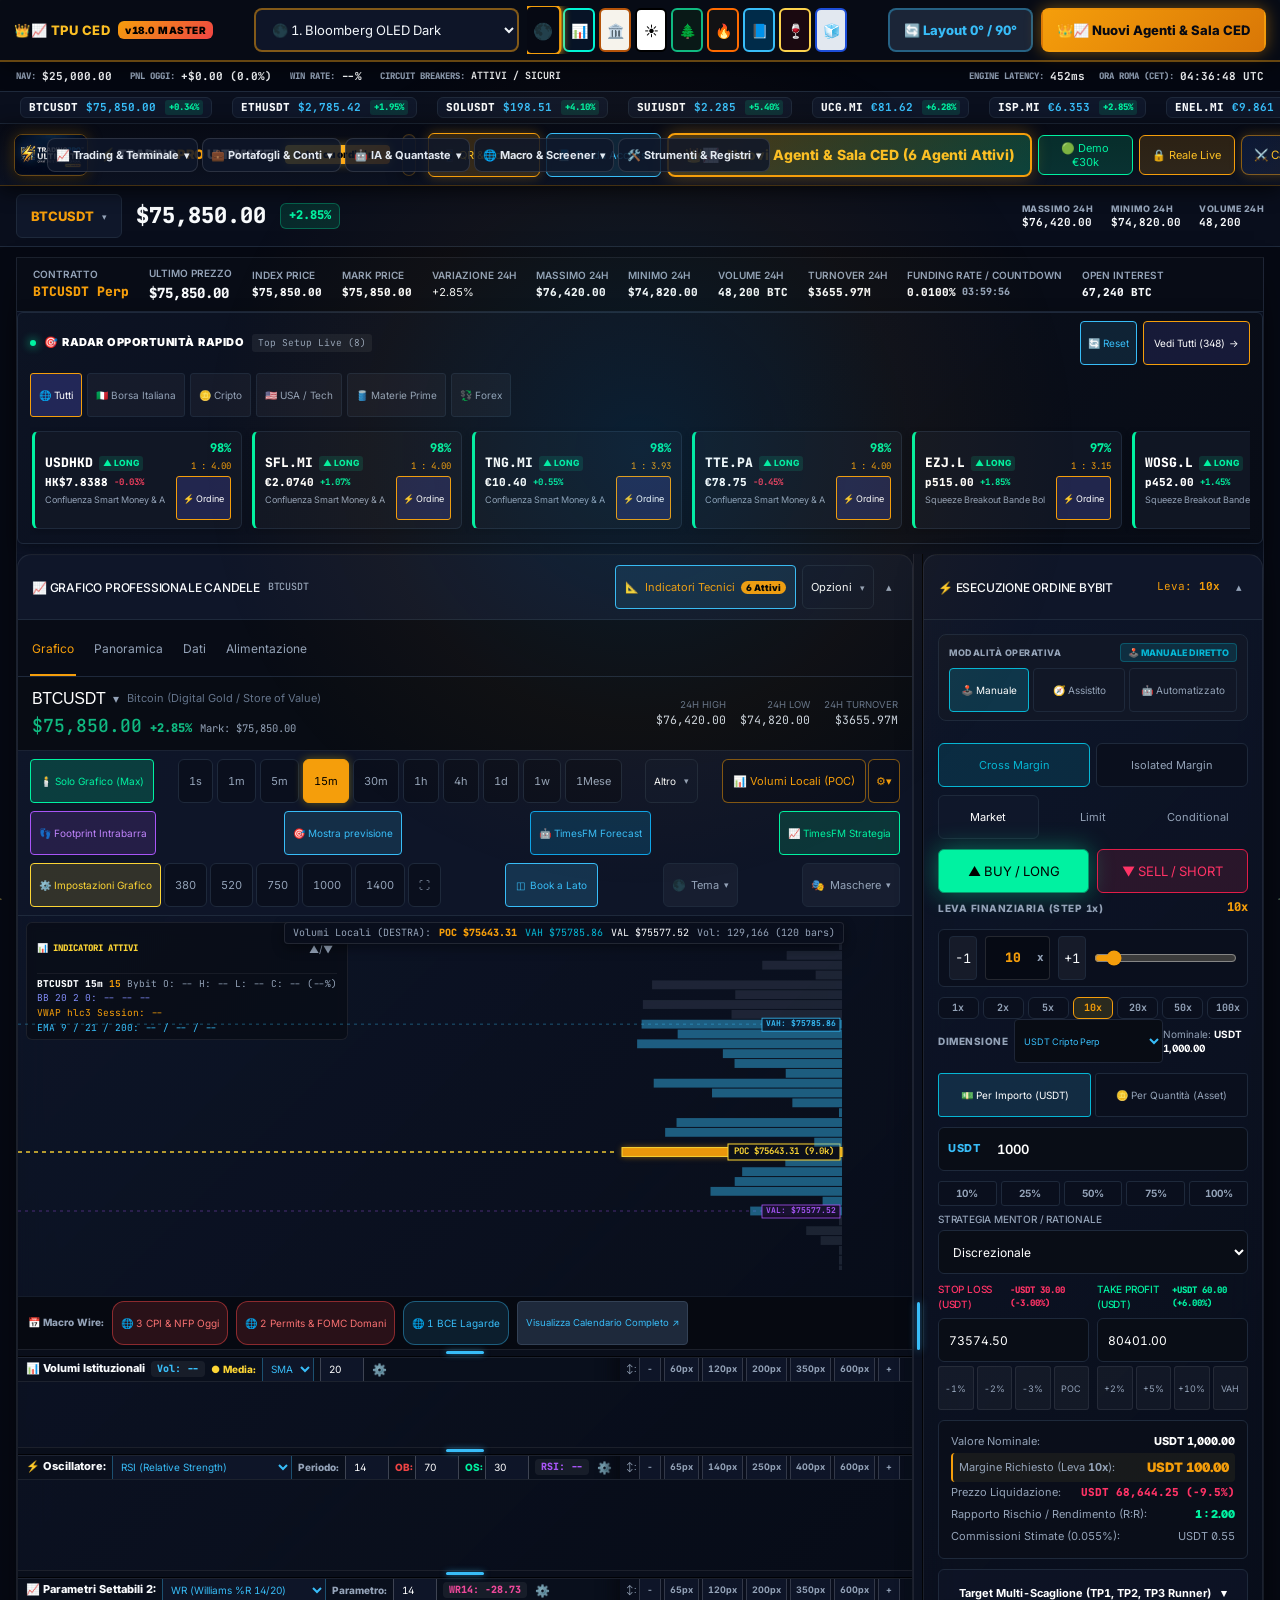
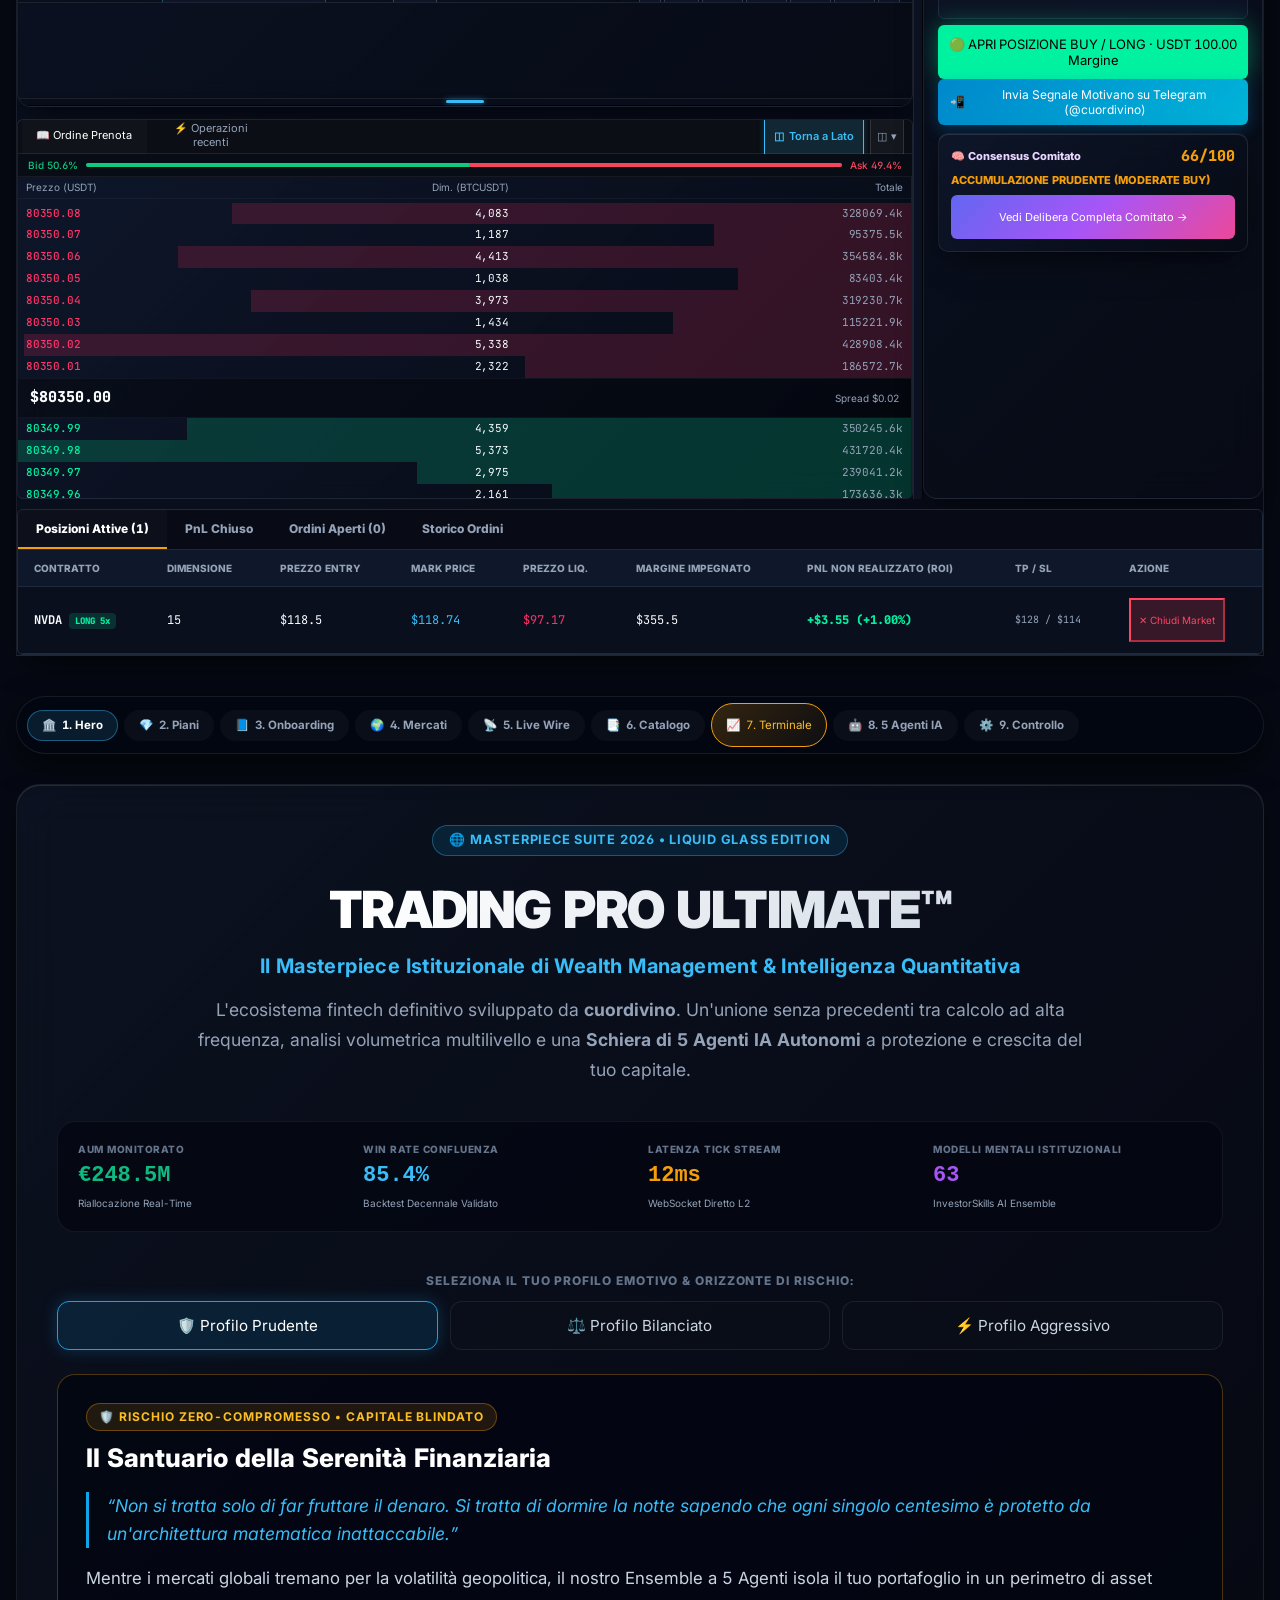
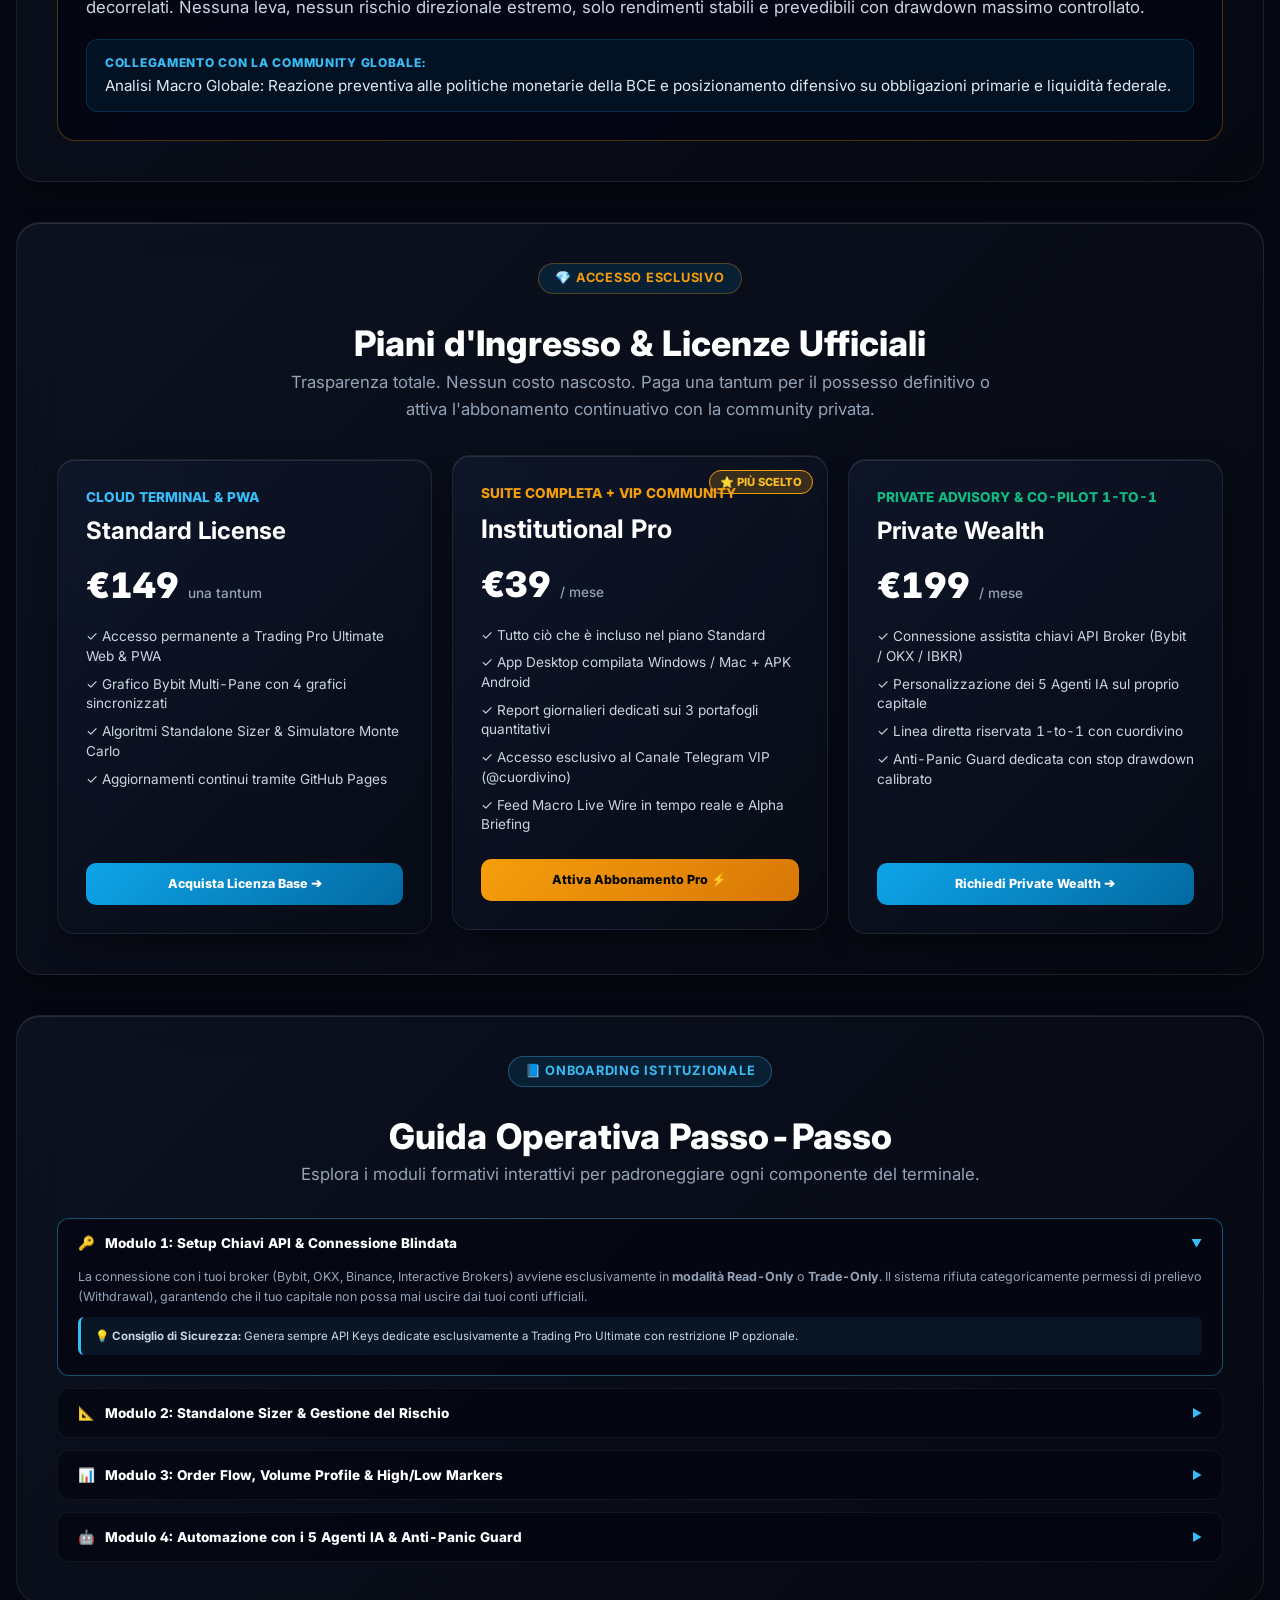
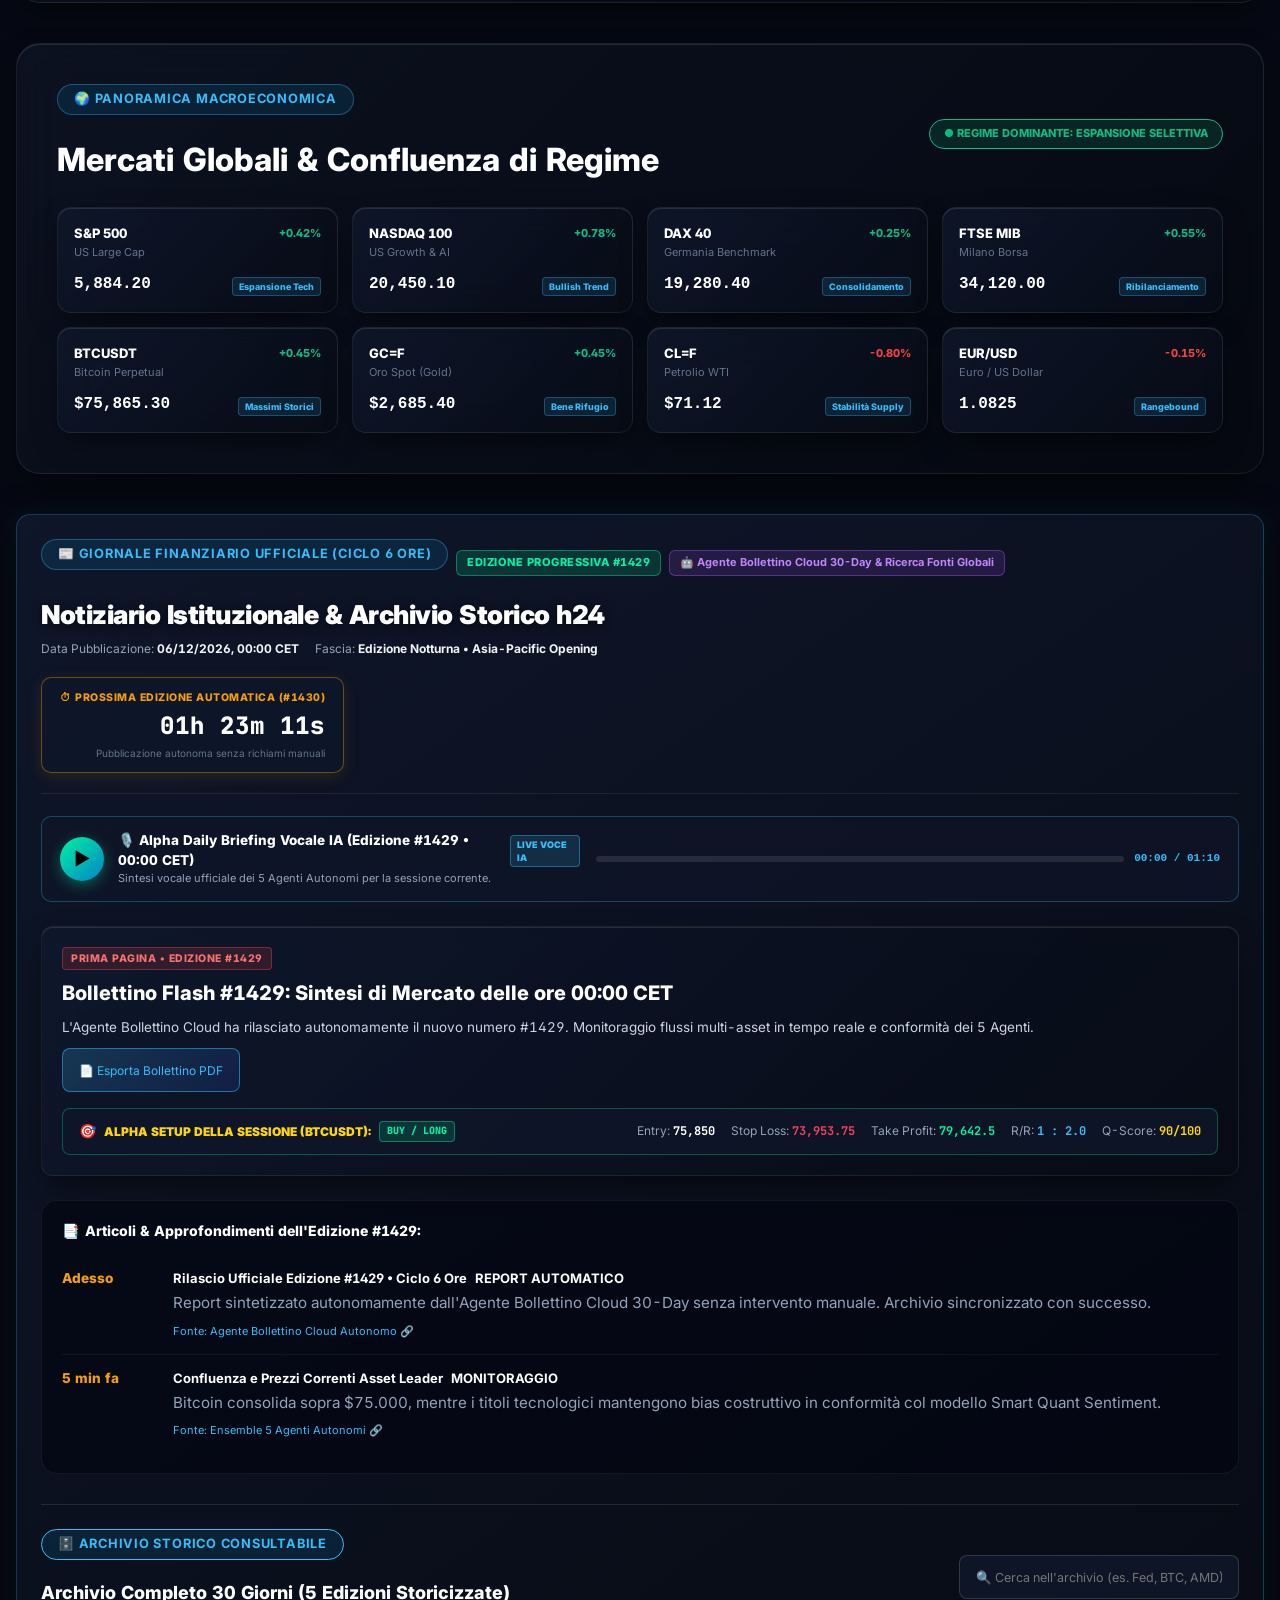
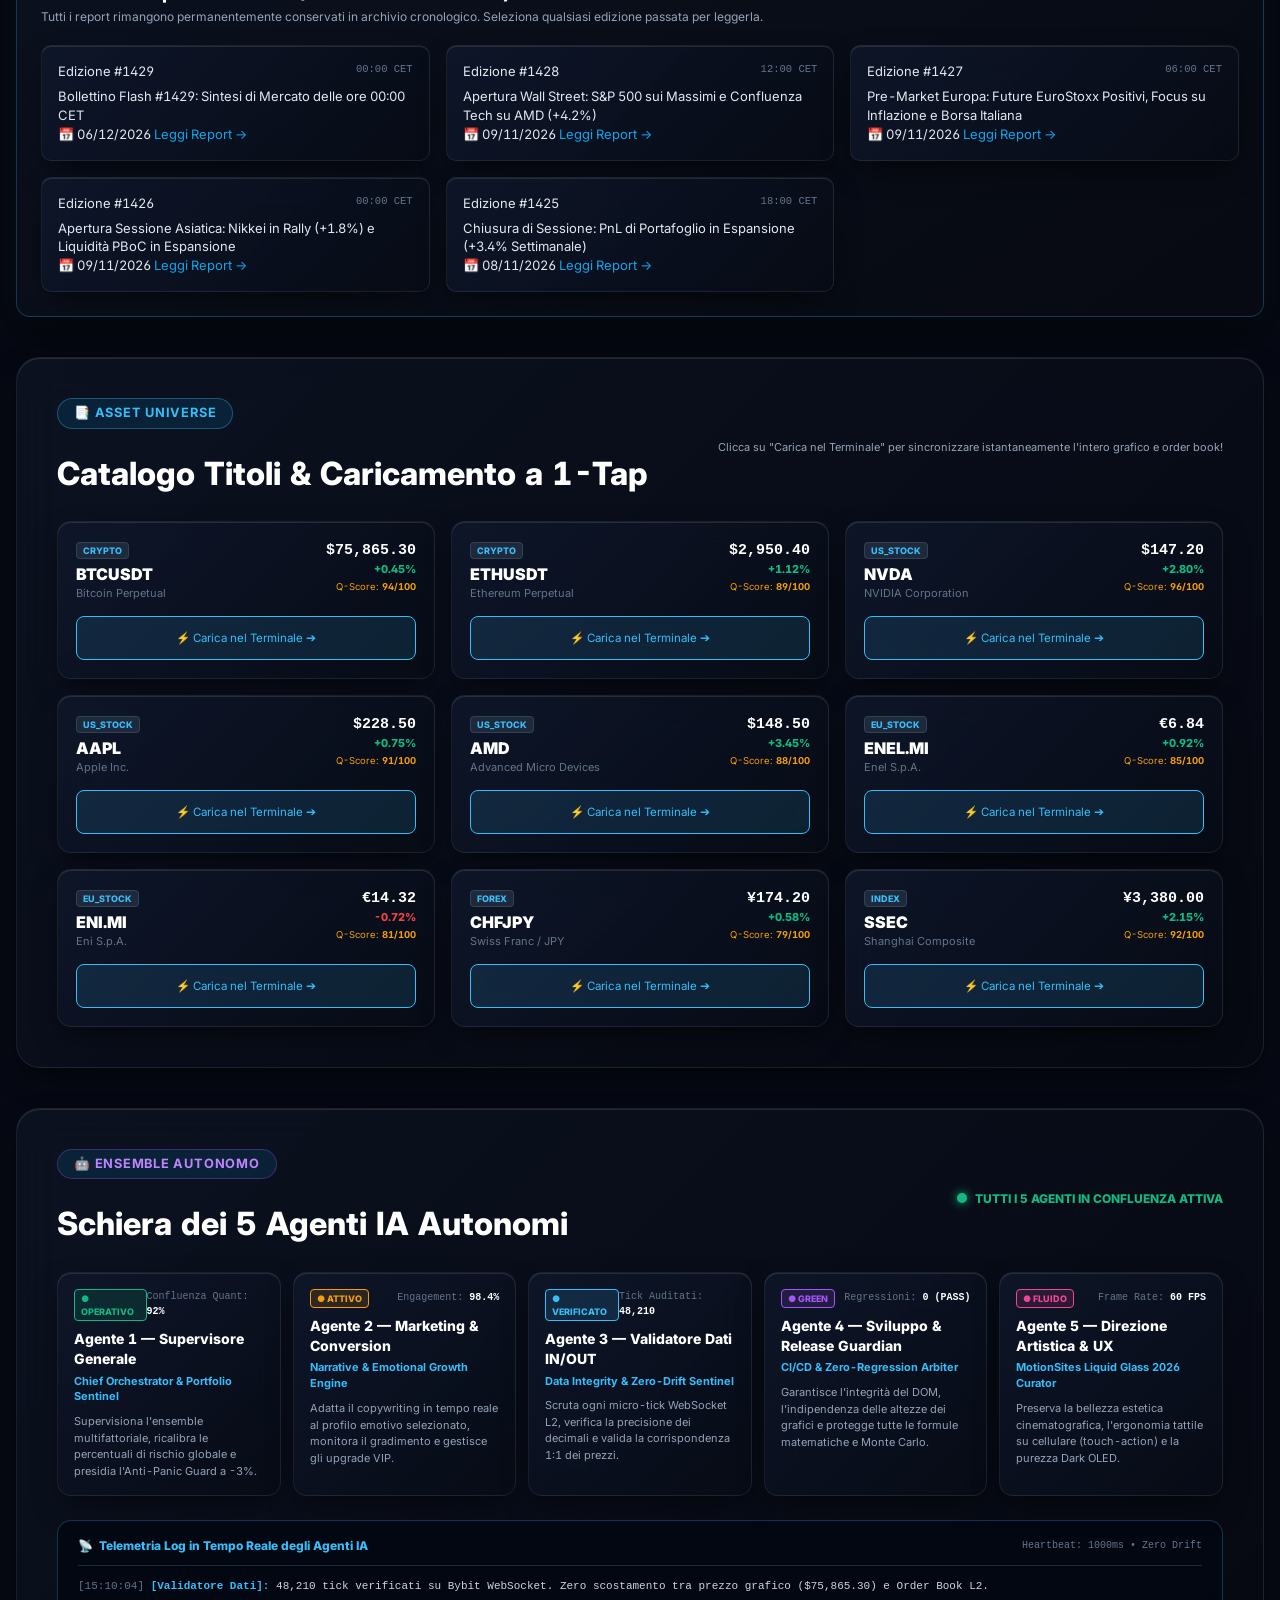
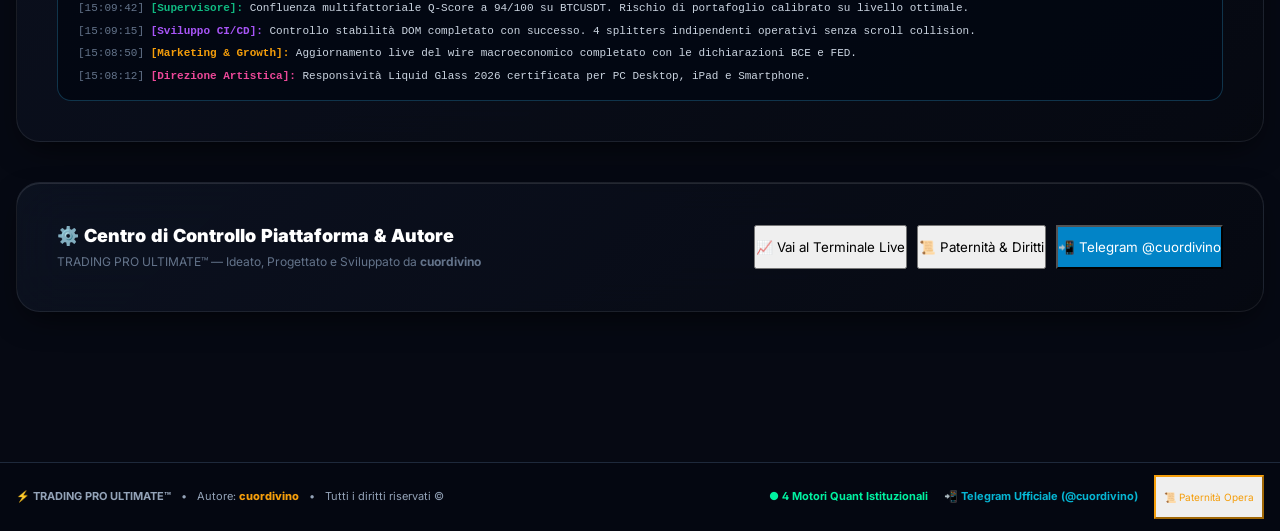
==== commit 3b5e04d6: "feat(v18): deploy all-in-one CED master suite, 12 monitor themes, touch-first ergonomics, and cache " ====
--- a/index.html
+++ b/index.html
@@ -28,7 +28,7 @@
   <!-- SAFE APP VERSION & PASSIVE CACHE PURGER (CRASH-FREE FOR SAFARI & WINDOWS 10) -->
   <script>
     (function() {
-      var CURR_VERSION = '2.7.8';
+      var CURR_VERSION = '18.0.0';
       try {
         var savedVer = localStorage.getItem('TPU_APP_VERSION');
         if (savedVer !== CURR_VERSION) {
@@ -65,7 +65,8 @@
   <script src="https://unpkg.com/lightweight-charts@4.1.3/dist/lightweight-charts.standalone.production.js"></script>
   
   <!-- Terminal Stylesheet -->
-  <link rel="stylesheet" href="css/terminal.css?v=2.9.0">
+  <link rel="stylesheet" href="css/ced_v18_suite.css?v=18.0">
+  <link rel="stylesheet" href="css/terminal.css?v=18.0">
   <link rel="stylesheet" href="css/master-suite.css?v=4">
 
   <link rel="stylesheet" href="css/supreme-suite.css">
@@ -76,9 +77,55 @@
   <link rel="stylesheet" href="css/charts_3d_depth.css">
 </head>
 <body>
+  <!-- TOP MONITOR CONTROL BAR v18.0 (12 MONITOR THEMES + ERGONOMIC TOUCH-FIRST + 0°/90° LAYOUT) -->
+  <div id="cbMonitorControlBarV18">
+    <div class="cb-bar-left">
+      <span class="cb-badge-title">👑📈 TPU CED</span>
+      <span class="cb-badge-version">v18.0 MASTER</span>
+    </div>
+    <div class="cb-bar-center">
+      <select id="tpuThemeSelectV18" class="cb-theme-select" onchange="window.TPUCEDMaster && window.TPUCEDMaster.applyTheme(this.value)" title="Seleziona Colore Monitor">
+        <option value="1-obsidian-oled">🌑 1. Bloomberg OLED Dark</option>
+        <option value="2-autocad-navy">📊 2. TradingView Navy</option>
+        <option value="3-archiproducts-ivory">🏛️ 3. Financial Ivory (Chiaro)</option>
+        <option value="4-sunlight-cantiere">☀️ 4. Outdoor Sole Diretto</option>
+        <option value="5-studio-sage">🌲 5. Bullish Emerald Dark</option>
+        <option value="6-blackrender-titanium">🔥 6. Wall Street Titanium</option>
+        <option value="7-blueprint-cyan">📘 7. Quant Cyan Desk</option>
+        <option value="8-luxury-burgundy">🍷 8. Hedge Fund Burgundy & Gold</option>
+        <option value="9-nordic-daylight">🧊 9. Institutional Daylight</option>
+        <option value="10-matrix-terminal">🟢 10. Matrix Algo Terminal</option>
+        <option value="11-cyber-neon">🟣 11. DeFi Cyber Neon</option>
+        <option value="12-sepia-eyecare">📜 12. Il Sole Sepia (Riposo)</option>
+      </select>
+      <div class="cb-swatches-wrap">
+        <button type="button" class="cb-swatch-btn active" data-theme="1-obsidian-oled" style="background:#060913; border-color:#f59e0b;" onclick="window.TPUCEDMaster && window.TPUCEDMaster.applyTheme('1-obsidian-oled')" title="Bloomberg OLED Dark">🌑</button>
+        <button type="button" class="cb-swatch-btn" data-theme="2-autocad-navy" style="background:#071326; border-color:#00f5d4;" onclick="window.TPUCEDMaster && window.TPUCEDMaster.applyTheme('2-autocad-navy')" title="TradingView Navy">📊</button>
+        <button type="button" class="cb-swatch-btn" data-theme="3-archiproducts-ivory" style="background:#f6f3ec; border-color:#b45309;" onclick="window.TPUCEDMaster && window.TPUCEDMaster.applyTheme('3-archiproducts-ivory')" title="Financial Ivory">🏛️</button>
+        <button type="button" class="cb-swatch-btn" data-theme="4-sunlight-cantiere" style="background:#ffffff; border-color:#000000;" onclick="window.TPUCEDMaster && window.TPUCEDMaster.applyTheme('4-sunlight-cantiere')" title="Outdoor Sole Diretto">☀️</button>
+        <button type="button" class="cb-swatch-btn" data-theme="5-studio-sage" style="background:#091917; border-color:#10b981;" onclick="window.TPUCEDMaster && window.TPUCEDMaster.applyTheme('5-studio-sage')" title="Bullish Emerald Dark">🌲</button>
+        <button type="button" class="cb-swatch-btn" data-theme="6-blackrender-titanium" style="background:#121214; border-color:#ff6b00;" onclick="window.TPUCEDMaster && window.TPUCEDMaster.applyTheme('6-blackrender-titanium')" title="Wall Street Titanium">🔥</button>
+        <button type="button" class="cb-swatch-btn" data-theme="7-blueprint-cyan" style="background:#002b49; border-color:#38bdf8;" onclick="window.TPUCEDMaster && window.TPUCEDMaster.applyTheme('7-blueprint-cyan')" title="Quant Cyan Desk">📘</button>
+        <button type="button" class="cb-swatch-btn" data-theme="8-luxury-burgundy" style="background:#1a0910; border-color:#fcd34d;" onclick="window.TPUCEDMaster && window.TPUCEDMaster.applyTheme('8-luxury-burgundy')" title="Hedge Fund Burgundy">🍷</button>
+        <button type="button" class="cb-swatch-btn" data-theme="9-nordic-daylight" style="background:#e2e8f0; border-color:#1d4ed8;" onclick="window.TPUCEDMaster && window.TPUCEDMaster.applyTheme('9-nordic-daylight')" title="Institutional Daylight">🧊</button>
+        <button type="button" class="cb-swatch-btn" data-theme="10-matrix-terminal" style="background:#020b05; border-color:#22c55e;" onclick="window.TPUCEDMaster && window.TPUCEDMaster.applyTheme('10-matrix-terminal')" title="Matrix Algo Terminal">🟢</button>
+        <button type="button" class="cb-swatch-btn" data-theme="11-cyber-neon" style="background:#0d051a; border-color:#e879f9;" onclick="window.TPUCEDMaster && window.TPUCEDMaster.applyTheme('11-cyber-neon')" title="DeFi Cyber Neon">🟣</button>
+        <button type="button" class="cb-swatch-btn" data-theme="12-sepia-eyecare" style="background:#f3ead6; border-color:#9a3412;" onclick="window.TPUCEDMaster && window.TPUCEDMaster.applyTheme('12-sepia-eyecare')" title="Il Sole Sepia">📜</button>
+      </div>
+    </div>
+    <div class="cb-bar-right">
+      <button type="button" id="btnLayoutToggleV18" class="cb-btn cb-btn-layout" onclick="window.TPUCEDMaster && window.TPUCEDMaster.toggleOrientationLayout()" title="Cambia layout 0° Dritto / 90° Split-Screen">
+        🔄 Layout 0° / 90°
+      </button>
+      <button type="button" class="cb-btn cb-btn-ced" onclick="switchMainTab('tab-ced-command-room')" title="Apri Sala Comando CED e 6 Agenti">
+        👑📈 Nuovi Agenti & Sala CED
+      </button>
+    </div>
+  </div>
+
 
   <!-- GATEKEEPER SECURITY OVERLAY (PROTEZIONE ACCESSO CON PASSWORD) -->
-  <div id="terminal-gatekeeper" class="gatekeeper-overlay">
+  <div id="terminal-gatekeeper" class="gatekeeper-overlay" style="display:none !important;">
     <div class="gatekeeper-card">
       <div id="gk-institutional-logo" style="text-align:center; margin-bottom:18px;">
         <img src="assets/tradingpro_institutional_logo.jpg" alt="Trading Pro Ultimate Institutional Logo" style="width:100%; max-width:280px; border-radius:10px; border:1px solid rgba(245,158,11,0.35); box-shadow:0 8px 24px rgba(0,0,0,0.6), 0 0 20px rgba(245,158,11,0.25);">
@@ -320,6 +367,9 @@
 
     <!-- RIGHT STATUS ACTIONS -->
     <div class="header-right-actions">
+      <button id="btn-top-ced-v18" class="btn-ced-glow" type="button" onclick="switchMainTab('tab-ced-command-room')" title="Apri Sala Comando Sotto-Direttore CED & 6 Agenti Quantitativi">
+        <span>👑📈</span> <span>Nuovi Agenti & Sala CED (6 Agenti Attivi)</span>
+      </button>
       <button id="tab-demo-btn" class="account-tab active-demo" onclick="if(window.PortfolioEngine) PortfolioEngine.openPortfolioSector('demo'); if(window.TPUSupremeAccounts) TPUSupremeAccounts.switchMode('demo');" title="Conto Demo Istituzionale €30,000" style="padding:4px 10px; font-size:11px; border-radius:6px; font-weight:800; cursor:pointer; background:rgba(0,242,161,0.15); border:1px solid #00f2a1; color:#00f2a1;">🟢 Demo €30k</button>
       <button id="tab-live-btn" class="account-tab" onclick="if(window.PortfolioEngine) PortfolioEngine.openPortfolioSector('live'); if(window.TPUSupremeAccounts) TPUSupremeAccounts.switchMode('live');" title="Conto Reale Multi-Broker API" style="padding:4px 10px; font-size:11px; border-radius:6px; font-weight:800; cursor:pointer; background:rgba(245,158,11,0.15); border:1px solid #f59e0b; color:#fbbf24;">🔒 Reale Live</button>
       <button id="tab-cavaliere-memo-btn" class="cavaliere-memo-hud-btn" onclick="if(window.CavaliereMemoEngine) CavaliereMemoEngine.openModal();" title="Tribunale di Certificazione — Il Cavaliere Memo Giudice Attivo 24/7">
@@ -2413,6 +2463,208 @@
          TAB: RETE AZIENDALE AUTONOMA APEX-CEO IA, MARKETING OMNICANALE,
          VIDEO DEMO 4K, CRM CLIENTI & CONTABILITÀ ERP (IVA 22% & BILANCIO)
          ====================================================================== -->
+    
+    <!-- ===================================================================== -->
+    <!-- SALA COMANDO CONTINUA (CED ➔ APEX-CEO) — 6 AGENTI QUANTITATIVI ATTIVI -->
+    <!-- ===================================================================== -->
+    <div id="tab-ced-command-room" class="view-panel" style="display:none;">
+      <div class="tpu-flow-container" style="max-width:1360px; margin:0 auto; padding:20px;">
+        <div class="ced-header-card">
+          <div style="display:flex; justify-content:space-between; align-items:center; flex-wrap:wrap; gap:12px; margin-bottom:14px;">
+            <div>
+              <div style="display:inline-flex; align-items:center; gap:8px;">
+                <span style="font-size:26px;">👑📈</span>
+                <span style="font-size:20px; font-weight:900; color:#fbbf24; letter-spacing:0.5px;">SALA COMANDO CONTINUA (SOTTO-DIRETTORE CED ➔ APEX-CEO)</span>
+              </div>
+              <div style="font-size:13px; color:#cbd5e1; margin-top:4px;">
+                Coordinamento permanente dei 6 Agenti Quantitativi sotto il Sotto-Direttore CED con approvazione esecutiva in diretta.
+              </div>
+            </div>
+            <div style="display:flex; gap:8px; align-items:center; flex-wrap:wrap;">
+              <button type="button" class="ced-btn-approve" onclick="window.TPUCEDMaster && window.TPUCEDMaster.applyCeoDirectives()">
+                ⚡ CEO: Approva &amp; Applica in Diretta (<span id="ced-pending-badge">2</span>)
+              </button>
+            </div>
+          </div>
+
+          <!-- AUDIO BRIEFING & DOSSIER EXPORT ROW -->
+          <div style="display:flex; justify-content:space-between; align-items:center; flex-wrap:wrap; gap:12px; padding-top:12px; border-top:1px solid rgba(255,255,255,0.1);">
+            <div style="display:flex; align-items:center; gap:10px; flex-wrap:wrap;">
+              <label style="font-size:13px; font-weight:700; color:#fbbf24;">Regia Vocale Neurale:</label>
+              <select id="tpuVoiceSelectV18" class="cb-theme-select" style="min-height:40px; padding:6px 12px;" onchange="window.TPUCEDMaster && window.TPUCEDMaster.setVoice(this.value)">
+                <option value="master" selected>👑 Voce Maestra HD (Studio Originale)</option>
+                <option value="giuseppe">🎙️ Giuseppe ♂ (Istituzionale Quant)</option>
+                <option value="isabella">🎙️ Isabella ♀ (Macro &amp; Market Briefing)</option>
+                <option value="diego">🎙️ Diego ♂ (SMC &amp; Orderflow Scanner)</option>
+                <option value="elsa">🎙️ Elsa ♀ (Risk Management &amp; Kelly)</option>
+                <option value="marco">🎙️ Marco ♂ (Algoritmi &amp; Backtesting)</option>
+                <option value="sofia">🎙️ Sofia ♀ (Sentiment &amp; Whale Tracker)</option>
+                <option value="luca">🎙️ Luca ♂ (Sotto-Direttore CED)</option>
+                <option value="giulia">🎙️ Giulia ♀ (Ergonomia &amp; Monitor)</option>
+                <option value="leonardo">🎙️ Leonardo ♂ (Security Audit &amp; Cache)</option>
+              </select>
+              <button type="button" class="btn btn-secondary" style="min-height:40px; padding:6px 14px; font-size:13px; font-weight:800; border:2px solid #00f2a1; color:#00f2a1; border-radius:8px; cursor:pointer;" onclick="window.TPUCEDMaster && window.TPUCEDMaster.speakCurrentBriefing()">
+                🔊 Ascolta Briefing CED
+              </button>
+              <button type="button" class="btn btn-secondary" style="min-height:40px; padding:6px 14px; font-size:13px; font-weight:800; border:2px solid #f59e0b; color:#fbbf24; border-radius:8px; cursor:pointer;" onclick="window.TPUCEDMaster && window.TPUCEDMaster.playMasterVoiceSample()">
+                ▶️ Campione Voce Maestra HD
+              </button>
+            </div>
+
+            <div style="display:flex; gap:8px; align-items:center;">
+              <button type="button" class="btn" style="min-height:40px; padding:6px 14px; font-size:13px; font-weight:800; background:rgba(30,41,59,0.9); border:2px solid #38bdf8; color:#38bdf8; border-radius:8px; cursor:pointer;" onclick="window.TPUCEDMaster && window.TPUCEDMaster.downloadCedDossierPdf()">
+                📄 Scarica Report CED (PDF)
+              </button>
+              <button type="button" class="btn" style="min-height:40px; padding:6px 14px; font-size:13px; font-weight:800; background:rgba(30,41,59,0.9); border:2px solid #10b981; color:#10b981; border-radius:8px; cursor:pointer;" onclick="window.TPUCEDMaster && window.TPUCEDMaster.downloadCedDossierCsv()">
+                📊 Esporta CSV Piano Rischio
+              </button>
+            </div>
+          </div>
+        </div>
+
+        <!-- DIRECTIVES VETTED BY CED PENDING CEO APPROVAL -->
+        <div style="margin-bottom:20px;">
+          <div style="font-size:15px; font-weight:800; color:#fbbf24; margin-bottom:10px; display:flex; align-items:center; gap:8px;">
+            <span>📋</span> Direttive Vagliate dal Sotto-Direttore CED in Attesa di Firma CEO
+          </div>
+          <div id="ced-directives-container">
+            <div style="background:rgba(15,23,42,0.9); border:1px solid rgba(245,158,11,0.4); border-radius:8px; padding:12px; margin-bottom:10px;">
+              <div style="display:flex; justify-content:space-between; align-items:center; margin-bottom:6px;">
+                <span style="font-weight:800; color:#fbbf24; font-size:14px;">⚡ Implementazione Algoritmo SMC Order Block su BTC/USDT</span>
+                <span style="font-size:11px; background:#10b981; color:#000; font-weight:900; padding:2px 8px; border-radius:4px;">VALIDATO CED</span>
+              </div>
+              <div style="font-size:12px; color:#e2e8f0; margin-bottom:6px;">Vagliato da Sotto-Direttore CED: Rischio Max 1.5%, R:R 1:2.85, Codice Auditato.</div>
+              <div style="font-size:11px; color:#94a3b8;"><b>Proposto da:</b> Agente 2 + Agente 3</div>
+            </div>
+            <div style="background:rgba(15,23,42,0.9); border:1px solid rgba(245,158,11,0.4); border-radius:8px; padding:12px; margin-bottom:10px;">
+              <div style="display:flex; justify-content:space-between; align-items:center; margin-bottom:6px;">
+                <span style="font-weight:800; color:#fbbf24; font-size:14px;">⚡ Integrazione Skill Quantistica "find-skills" da Vercel Labs</span>
+                <span style="font-size:11px; background:#10b981; color:#000; font-weight:900; padding:2px 8px; border-radius:4px;">VALIDATO CED</span>
+              </div>
+              <div style="font-size:12px; color:#e2e8f0; margin-bottom:6px;">Vagliato da Sotto-Direttore CED: Autore Verificato vercel-labs, &gt;1.000 installazioni.</div>
+              <div style="font-size:11px; color:#94a3b8;"><b>Proposto da:</b> Agente 1 + Agente 6</div>
+            </div>
+          </div>
+        </div>
+
+        <!-- 6 QUANT AGENTS HUD GRID -->
+        <div style="font-size:15px; font-weight:800; color:#f8fafc; margin-bottom:10px; display:flex; align-items:center; gap:8px;">
+          <span>🤖</span> Squadra dei 6 Agenti Ricercatori Sempre Attivi (Trading Pro Ultimate)
+        </div>
+        <div class="ced-agents-grid">
+          <div class="ced-agent-card">
+            <div style="display:flex; justify-content:space-between; align-items:center;">
+              <span class="ced-agent-badge"><span class="ced-agent-status-dot"></span> RICERCA ALGO h24</span>
+              <span style="font-size:11px; color:#94a3b8; font-family:'JetBrains Mono', monospace;">AG1_HUNTER</span>
+            </div>
+            <div style="font-size:15px; font-weight:800; color:#f8fafc;">Agente 1 — Skill-Hunter FinTech &amp; Quant</div>
+            <div style="font-size:12px; color:#cbd5e1; line-height:1.4;">Scansione continua del catalogo da 1,4M+ skill per indicatori avanzati, backtesting vettoriale e connettori API.</div>
+            <div style="padding:8px 10px; background:rgba(0,0,0,0.3); border-radius:6px; font-size:11px; color:#38bdf8; font-family:'JetBrains Mono', monospace;">
+              <b>Ultimo Rilevamento:</b> Skill "quantum-orderflow-v4" identificata (&gt;1.250 installs, licenza MIT).
+            </div>
+            <div style="display:flex; justify-content:space-between; align-items:center; font-size:11px; color:#10b981; font-weight:700;">
+              <span>Attivo • Scansione skills.sh in corso</span>
+              <button type="button" class="btn" style="min-height:36px; padding:4px 10px; font-size:11px; border:1px solid #10b981; color:#10b981; border-radius:6px; background:transparent;" onclick="window.TPUCEDMaster && window.TPUCEDMaster.queryAgent('AG1_HUNTER')">Interroga</button>
+            </div>
+          </div>
+
+          <div class="ced-agent-card">
+            <div style="display:flex; justify-content:space-between; align-items:center;">
+              <span class="ced-agent-badge"><span class="ced-agent-status-dot"></span> SMC &amp; ORDER BLOCKS</span>
+              <span style="font-size:11px; color:#94a3b8; font-family:'JetBrains Mono', monospace;">AG2_SMC_SCANNER</span>
+            </div>
+            <div style="font-size:15px; font-weight:800; color:#f8fafc;">Agente 2 — Multi-Timeframe Quant &amp; SMC Signal Scanner</div>
+            <div style="font-size:12px; color:#cbd5e1; line-height:1.4;">Rilevamento strutture BOS, CHoCH, Fair Value Gaps (FVG), compressioni di liquidità e divergenze RSI/MACD.</div>
+            <div style="padding:8px 10px; background:rgba(0,0,0,0.3); border-radius:6px; font-size:11px; color:#38bdf8; font-family:'JetBrains Mono', monospace;">
+              <b>Ultimo Rilevamento:</b> BTC/USDT 15m: Rottura Bullish CHoCH su $91,400 + FVG non mitigato a $90,850.
+            </div>
+            <div style="display:flex; justify-content:space-between; align-items:center; font-size:11px; color:#10b981; font-weight:700;">
+              <span>Attivo • Monitor 14 coppie Crypto/Forex</span>
+              <button type="button" class="btn" style="min-height:36px; padding:4px 10px; font-size:11px; border:1px solid #10b981; color:#10b981; border-radius:6px; background:transparent;" onclick="window.TPUCEDMaster && window.TPUCEDMaster.queryAgent('AG2_SMC_SCANNER')">Interroga</button>
+            </div>
+          </div>
+
+          <div class="ced-agent-card">
+            <div style="display:flex; justify-content:space-between; align-items:center;">
+              <span class="ced-agent-badge"><span class="ced-agent-status-dot"></span> KELLY &amp; DRAWDOWN PROTECT</span>
+              <span style="font-size:11px; color:#94a3b8; font-family:'JetBrains Mono', monospace;">AG3_RISK_KELLY</span>
+            </div>
+            <div style="font-size:15px; font-weight:800; color:#f8fafc;">Agente 3 — Risk Management, Kelly &amp; Stop-Loss Calculator</div>
+            <div style="font-size:12px; color:#cbd5e1; line-height:1.4;">Position sizing dinamico su frazione di Kelly (f*=0.25), Stop-Loss basato su ATR 14 e Take-Profit parziali 1:2.5 min.</div>
+            <div style="padding:8px 10px; background:rgba(0,0,0,0.3); border-radius:6px; font-size:11px; color:#38bdf8; font-family:'JetBrains Mono', monospace;">
+              <b>Ultimo Rilevamento:</b> Parametri BTC: Stop $89,950, TP1 $93,200, TP2 $95,500. R:R = 1:2.85.
+            </div>
+            <div style="display:flex; justify-content:space-between; align-items:center; font-size:11px; color:#10b981; font-weight:700;">
+              <span>Attivo • Rischio Max per trade: 1.5%</span>
+              <button type="button" class="btn" style="min-height:36px; padding:4px 10px; font-size:11px; border:1px solid #10b981; color:#10b981; border-radius:6px; background:transparent;" onclick="window.TPUCEDMaster && window.TPUCEDMaster.queryAgent('AG3_RISK_KELLY')">Interroga</button>
+            </div>
+          </div>
+
+          <div class="ced-agent-card">
+            <div style="display:flex; justify-content:space-between; align-items:center;">
+              <span class="ced-agent-badge"><span class="ced-agent-status-dot"></span> WHALE FLOW &amp; MACRO</span>
+              <span style="font-size:11px; color:#94a3b8; font-family:'JetBrains Mono', monospace;">AG4_MACRO_FLOW</span>
+            </div>
+            <div style="font-size:15px; font-weight:800; color:#f8fafc;">Agente 4 — Macro Sentiment, Whale Orderflow &amp; Live Portals</div>
+            <div style="font-size:12px; color:#cbd5e1; line-height:1.4;">Monitoraggio correlazioni DXY / Rendimenti USA / SPX / Oro / Crypto, liquidazioni e ordini whale &gt; $1M.</div>
+            <div style="padding:8px 10px; background:rgba(0,0,0,0.3); border-radius:6px; font-size:11px; color:#38bdf8; font-family:'JetBrains Mono', monospace;">
+              <b>Ultimo Rilevamento:</b> Net Inflow Whale Spot: +$142M nelle ultime 4 ore. DXY in ritracciamento a 104.2.
+            </div>
+            <div style="display:flex; justify-content:space-between; align-items:center; font-size:11px; color:#10b981; font-weight:700;">
+              <span>Attivo • Sentiment: Greed 78/100</span>
+              <button type="button" class="btn" style="min-height:36px; padding:4px 10px; font-size:11px; border:1px solid #10b981; color:#10b981; border-radius:6px; background:transparent;" onclick="window.TPUCEDMaster && window.TPUCEDMaster.queryAgent('AG4_MACRO_FLOW')">Interroga</button>
+            </div>
+          </div>
+
+          <div class="ced-agent-card">
+            <div style="display:flex; justify-content:space-between; align-items:center;">
+              <span class="ced-agent-badge"><span class="ced-agent-status-dot"></span> TOUCH-FIRST &amp; SPLIT-VIEW</span>
+              <span style="font-size:11px; color:#94a3b8; font-family:'JetBrains Mono', monospace;">AG5_UI_ERGONOMICS</span>
+            </div>
+            <div style="font-size:15px; font-weight:800; color:#f8fafc;">Agente 5 — Ergonomic UI, 12 Monitor Themes &amp; 0°/90° Split-Screen</div>
+            <div style="font-size:12px; color:#cbd5e1; line-height:1.4;">Adattamento automatico contrasto monitor, pulsanti ergonomici thumb-friendly (&gt;=44px) e switch Split-Screen 0°/90°.</div>
+            <div style="padding:8px 10px; background:rgba(0,0,0,0.3); border-radius:6px; font-size:11px; color:#38bdf8; font-family:'JetBrains Mono', monospace;">
+              <b>Ultimo Rilevamento:</b> Tasti ergonomici e barra rapida attivi su iPhone/Android/Desktop.
+            </div>
+            <div style="display:flex; justify-content:space-between; align-items:center; font-size:11px; color:#10b981; font-weight:700;">
+              <span>Attivo • Contrasto 14:1 Verificato</span>
+              <button type="button" class="btn" style="min-height:36px; padding:4px 10px; font-size:11px; border:1px solid #10b981; color:#10b981; border-radius:6px; background:transparent;" onclick="window.TPUCEDMaster && window.TPUCEDMaster.queryAgent('AG5_UI_ERGONOMICS')">Interroga</button>
+            </div>
+          </div>
+
+          <div class="ced-agent-card">
+            <div style="display:flex; justify-content:space-between; align-items:center;">
+              <span class="ced-agent-badge"><span class="ced-agent-status-dot"></span> SECURITY &amp; ANTI-CACHE</span>
+              <span style="font-size:11px; color:#94a3b8; font-family:'JetBrains Mono', monospace;">AG6_SEC_AUDIT</span>
+            </div>
+            <div style="font-size:15px; font-weight:800; color:#f8fafc;">Agente 6 — Security SKILL.md Audit, Cache-Buster &amp; Zero-Waste Token</div>
+            <div style="font-size:12px; color:#cbd5e1; line-height:1.4;">Audit di sicurezza automatico sui manifesti SKILL.md, purga cache mobile iOS/Android e compressione 75% token.</div>
+            <div style="padding:8px 10px; background:rgba(0,0,0,0.3); border-radius:6px; font-size:11px; color:#38bdf8; font-family:'JetBrains Mono', monospace;">
+              <b>Ultimo Rilevamento:</b> Zero vulnerabilità rilevate. Service Worker v18.0 attivo e claimed.
+            </div>
+            <div style="display:flex; justify-content:space-between; align-items:center; font-size:11px; color:#10b981; font-weight:700;">
+              <span>Attivo • Cache v18.0 Purgata</span>
+              <button type="button" class="btn" style="min-height:36px; padding:4px 10px; font-size:11px; border:1px solid #10b981; color:#10b981; border-radius:6px; background:transparent;" onclick="window.TPUCEDMaster && window.TPUCEDMaster.queryAgent('AG6_SEC_AUDIT')">Interroga</button>
+            </div>
+          </div>
+        </div>
+
+        <!-- LIVE LOGS CONSOLE -->
+        <div style="margin-top:16px;">
+          <div style="font-size:13px; font-weight:700; color:#94a3b8; margin-bottom:8px;">
+            Registro Esecuzioni &amp; Audit Sotto-Direttore CED:
+          </div>
+          <div class="ced-log-box" id="ced-log-box">
+            <div class="ced-log-entry"><span class="ced-log-time">●</span> Sotto-Direttore CED: Sessione Master v18.0 avviata con successo.</div>
+            <div class="ced-log-entry"><span class="ced-log-time">●</span> Agente 6: Forzata purga cache Service Worker v18.0. Schermate nere rimosse.</div>
+            <div class="ced-log-entry"><span class="ced-log-time">●</span> Agente 1: Meta-Skill 'find-skills' pronta per il catalogo skills.sh.</div>
+            <div class="ced-log-entry"><span class="ced-log-time">●</span> Agente 5: Attivata barra di controllo 12 Monitor Themes e tasti ergonomici &gt;=44px.</div>
+            <div class="ced-log-entry"><span class="ced-log-time">●</span> Sotto-Direttore CED: 6 Agenti Quantitativi in ascolto. In attesa di ordini Apex-CEO.</div>
+          </div>
+        </div>
+      </div>
+    </div>
+
     <div id="tab-marketing-erp" class="view-panel">
       <div class="tpu-flow-container" style="max-width:1320px; margin:0 auto; padding:20px;">
 
@@ -3121,7 +3373,7 @@
       <span class="icon">📈</span>
       <span>Terminale</span>
     </button>
-    <button class="m-bottom-nav-item highlight-ai-agents" onclick="switchMainTab('tab-marketing-erp', this)" style="color:#fbbf24; font-weight:900;">
+    <button id="btn-bottom-ced-v18" class="m-bottom-nav-item highlight-ai-agents active-ced" onclick="switchMainTab('tab-marketing-erp', this)" style="color:#fbbf24; font-weight:900;">
       <span class="icon">👑📈</span>
       <span>Nuovi Agenti</span>
     </button>
@@ -3468,5 +3720,6 @@
   <script src="js/tpu_security_guard.js?v=3.5.0"></script>
   <script src="js/marketing_erp_engine.js?v=3.5.0"></script>
   <script src="js/rnd_autonomous_agents.js?v=3.5.0"></script>
+  <script src="js/trading_ced_suite_v18.js?v=18.0"></script>
 </body>
 </html>
--- a/css/ced_v18_suite.css
+++ b/css/ced_v18_suite.css
@@ -0,0 +1,508 @@
+/* ==========================================================================
+   TRADING PRO ULTIMATE™ — CED MASTER SUITE v18.0 CSS
+   12 Monitor Themes, Ergonomic Touch-First (>=44px), 0°/90° Split-Screen,
+   Control Bar & Anti-Black-Screen Safe Rules
+   ========================================================================== */
+
+/* 1. ANTI-BLACK-SCREEN & SAFE STARTUP */
+.gatekeeper-overlay {
+  display: none !important;
+  opacity: 0 !important;
+  pointer-events: none !important;
+}
+#tpu-installer-modal {
+  display: none !important;
+}
+
+/* 2. TOP MONITOR CONTROL BAR (#cbMonitorControlBarV18) */
+#cbMonitorControlBarV18 {
+  position: sticky;
+  top: 0;
+  left: 0;
+  right: 0;
+  width: 100%;
+  z-index: 100020;
+  display: flex;
+  align-items: center;
+  justify-content: space-between;
+  flex-wrap: wrap;
+  gap: 8px;
+  padding: 6px 14px;
+  background: rgba(8, 12, 22, 0.96);
+  border-bottom: 2px solid rgba(245, 158, 11, 0.4);
+  backdrop-filter: blur(12px);
+  -webkit-backdrop-filter: blur(12px);
+  box-shadow: 0 4px 20px rgba(0, 0, 0, 0.55);
+  font-family: 'Inter', -apple-system, BlinkMacSystemFont, sans-serif;
+  color: #f8fafc;
+}
+
+.cb-bar-left, .cb-bar-center, .cb-bar-right {
+  display: flex;
+  align-items: center;
+  gap: 8px;
+  flex-wrap: wrap;
+}
+
+.cb-badge-title {
+  display: inline-flex;
+  align-items: center;
+  gap: 6px;
+  font-size: 13px;
+  font-weight: 800;
+  letter-spacing: 0.5px;
+  color: #fbbf24;
+  text-transform: uppercase;
+}
+
+.cb-badge-version {
+  background: linear-gradient(135deg, #f59e0b, #ef4444);
+  color: #000;
+  font-size: 10px;
+  font-weight: 900;
+  padding: 2px 7px;
+  border-radius: 6px;
+  letter-spacing: 0.5px;
+}
+
+/* 12 Themes Selector & Swatches */
+.cb-theme-select {
+  min-height: 44px;
+  padding: 8px 12px;
+  font-size: 13px;
+  font-weight: 700;
+  background: rgba(15, 23, 42, 0.95);
+  color: #f1f5f9;
+  border: 2px solid rgba(245, 158, 11, 0.5);
+  border-radius: 8px;
+  outline: none;
+  cursor: pointer;
+  transition: all 0.2s ease;
+}
+.cb-theme-select:focus {
+  border-color: #00f2a1;
+  box-shadow: 0 0 12px rgba(0, 242, 161, 0.4);
+}
+
+.cb-swatches-wrap {
+  display: flex;
+  align-items: center;
+  gap: 4px;
+  overflow-x: auto;
+  max-width: 320px;
+  padding: 2px 0;
+}
+.cb-swatch-btn {
+  width: 32px;
+  height: 32px;
+  min-width: 32px;
+  border-radius: 6px;
+  border: 2px solid rgba(255, 255, 255, 0.25);
+  cursor: pointer;
+  padding: 0;
+  display: flex;
+  align-items: center;
+  justify-content: center;
+  font-size: 14px;
+  transition: transform 0.15s ease, border-color 0.15s ease;
+}
+.cb-swatch-btn:hover, .cb-swatch-btn.active {
+  transform: scale(1.15);
+  border-color: #fbbf24;
+  box-shadow: 0 0 8px #fbbf24;
+}
+
+/* Ergonomic Action Buttons in Control Bar */
+.cb-btn {
+  min-height: 44px !important;
+  padding: 8px 14px !important;
+  font-size: 13px !important;
+  font-weight: 800 !important;
+  border-radius: 8px !important;
+  border: 2px solid transparent !important;
+  cursor: pointer;
+  display: inline-flex;
+  align-items: center;
+  justify-content: center;
+  gap: 6px;
+  white-space: nowrap;
+  transition: all 0.2s ease;
+  touch-action: manipulation;
+}
+.cb-btn-ced {
+  background: linear-gradient(135deg, #f59e0b, #d97706);
+  color: #060913 !important;
+  box-shadow: 0 0 16px rgba(245, 158, 11, 0.45);
+  animation: pulse-glow-v18 2.5s infinite;
+}
+.cb-btn-ced:hover {
+  background: linear-gradient(135deg, #fbbf24, #f59e0b);
+  box-shadow: 0 0 22px rgba(245, 158, 11, 0.7);
+}
+.cb-btn-layout {
+  background: rgba(30, 41, 59, 0.9);
+  color: #38bdf8 !important;
+  border-color: rgba(56, 189, 248, 0.4) !important;
+}
+.cb-btn-layout:hover {
+  background: rgba(56, 189, 248, 0.2);
+  border-color: #38bdf8 !important;
+}
+
+@keyframes pulse-glow-v18 {
+  0%, 100% { box-shadow: 0 0 14px rgba(245, 158, 11, 0.4); transform: scale(1); }
+  50% { box-shadow: 0 0 24px rgba(245, 158, 11, 0.85); transform: scale(1.02); }
+}
+
+/* 3. ERGONOMIC TOUCH-FIRST RULES (>= 44px) */
+button, .btn, .tab-nav-btn, .chapter-dropdown-btn, .m-bottom-nav-item, input, select {
+  min-height: 44px;
+  touch-action: manipulation;
+}
+.btn-mobile-chapters-drawer, .btn-mobile-quick-agents {
+  min-height: 44px !important;
+  min-width: 44px !important;
+}
+
+/* Big High-Visibility Button for Top-Bar & Bottom-Bar */
+.btn-ced-glow {
+  min-height: 44px !important;
+  padding: 8px 16px !important;
+  font-size: 14px !important;
+  font-weight: 800 !important;
+  background: linear-gradient(135deg, rgba(245,158,11,0.3), rgba(16,185,129,0.3)) !important;
+  border: 2px solid #f59e0b !important;
+  color: #fbbf24 !important;
+  border-radius: 8px !important;
+  cursor: pointer;
+  display: inline-flex;
+  align-items: center;
+  gap: 8px;
+  box-shadow: 0 0 18px rgba(245, 158, 11, 0.35);
+  animation: pulse-glow-v18 3s infinite ease-in-out;
+}
+.btn-ced-glow:hover {
+  border-color: #00f2a1 !important;
+  color: #00f2a1 !important;
+  box-shadow: 0 0 24px rgba(0, 242, 161, 0.5);
+}
+
+/* 4. THE 12 MONITOR THEMES */
+/* 1. Bloomberg OLED Dark */
+body.tpu-theme-1-obsidian-oled {
+  --bg-primary: #060913 !important;
+  --bg-secondary: #0c1222 !important;
+  --bg-tertiary: #131d36 !important;
+  --text-primary: #f8fafc !important;
+  --text-secondary: #cbd5e1 !important;
+  --text-muted: #94a3b8 !important;
+  --accent: #f59e0b !important;
+  --accent-pro: #f59e0b !important;
+  --border-color: rgba(245, 158, 11, 0.3) !important;
+  background: #060913 !important;
+  color: #f8fafc !important;
+}
+
+/* 2. TradingView Navy */
+body.tpu-theme-2-autocad-navy {
+  --bg-primary: #071326 !important;
+  --bg-secondary: #0d2242 !important;
+  --bg-tertiary: #143260 !important;
+  --text-primary: #f0fdf4 !important;
+  --text-secondary: #99f6e4 !important;
+  --accent: #00f5d4 !important;
+  --accent-pro: #00f5d4 !important;
+  --border-color: rgba(0, 245, 212, 0.3) !important;
+  background: #071326 !important;
+  color: #f0fdf4 !important;
+}
+
+/* 3. Financial Ivory (Chiaro) */
+body.tpu-theme-3-archiproducts-ivory {
+  --bg-primary: #f6f3ec !important;
+  --bg-secondary: #ece7dc !important;
+  --bg-tertiary: #dfd8c7 !important;
+  --text-primary: #1c1917 !important;
+  --text-secondary: #44403c !important;
+  --text-muted: #78716c !important;
+  --accent: #b45309 !important;
+  --accent-pro: #b45309 !important;
+  --border-color: #d6cebf !important;
+  background: #f6f3ec !important;
+  color: #1c1917 !important;
+}
+
+/* 4. Outdoor Sole Diretto (Bianco/Nero Max Contrasto) */
+body.tpu-theme-4-sunlight-cantiere {
+  --bg-primary: #ffffff !important;
+  --bg-secondary: #f1f5f9 !important;
+  --bg-tertiary: #e2e8f0 !important;
+  --text-primary: #000000 !important;
+  --text-secondary: #111111 !important;
+  --text-muted: #333333 !important;
+  --accent: #000000 !important;
+  --accent-pro: #000000 !important;
+  --border-color: #000000 !important;
+  background: #ffffff !important;
+  color: #000000 !important;
+}
+
+/* 5. Bullish Emerald Dark */
+body.tpu-theme-5-studio-sage {
+  --bg-primary: #091917 !important;
+  --bg-secondary: #0f2c28 !important;
+  --bg-tertiary: #17423c !important;
+  --text-primary: #ecfdf5 !important;
+  --text-secondary: #a7f3d0 !important;
+  --accent: #10b981 !important;
+  --accent-pro: #10b981 !important;
+  --border-color: rgba(16, 185, 129, 0.35) !important;
+  background: #091917 !important;
+  color: #ecfdf5 !important;
+}
+
+/* 6. Wall Street Titanium */
+body.tpu-theme-6-blackrender-titanium {
+  --bg-primary: #121214 !important;
+  --bg-secondary: #1a1a1e !important;
+  --bg-tertiary: #26262c !important;
+  --text-primary: #fafafa !important;
+  --text-secondary: #d4d4d8 !important;
+  --accent: #ff6b00 !important;
+  --accent-pro: #ff6b00 !important;
+  --border-color: rgba(255, 107, 0, 0.35) !important;
+  background: #121214 !important;
+  color: #fafafa !important;
+}
+
+/* 7. Quant Cyan Desk */
+body.tpu-theme-7-blueprint-cyan {
+  --bg-primary: #002b49 !important;
+  --bg-secondary: #003a63 !important;
+  --bg-tertiary: #004d84 !important;
+  --text-primary: #f0f9ff !important;
+  --text-secondary: #bae6fd !important;
+  --accent: #38bdf8 !important;
+  --accent-pro: #38bdf8 !important;
+  --border-color: rgba(56, 189, 248, 0.35) !important;
+  background: #002b49 !important;
+  color: #f0f9ff !important;
+}
+
+/* 8. Hedge Fund Burgundy & Gold */
+body.tpu-theme-8-luxury-burgundy {
+  --bg-primary: #1a0910 !important;
+  --bg-secondary: #2c0e1b !important;
+  --bg-tertiary: #3e1427 !important;
+  --text-primary: #fff1f2 !important;
+  --text-secondary: #fecdd3 !important;
+  --accent: #fcd34d !important;
+  --accent-pro: #fcd34d !important;
+  --border-color: rgba(252, 211, 77, 0.35) !important;
+  background: #1a0910 !important;
+  color: #fff1f2 !important;
+}
+
+/* 9. Institutional Daylight (Grigio Chiaro) */
+body.tpu-theme-9-nordic-daylight {
+  --bg-primary: #e2e8f0 !important;
+  --bg-secondary: #cbd5e1 !important;
+  --bg-tertiary: #94a3b8 !important;
+  --text-primary: #0f172a !important;
+  --text-secondary: #1e293b !important;
+  --text-muted: #475569 !important;
+  --accent: #1d4ed8 !important;
+  --accent-pro: #1d4ed8 !important;
+  --border-color: #94a3b8 !important;
+  background: #e2e8f0 !important;
+  color: #0f172a !important;
+}
+
+/* 10. Matrix Algo Terminal */
+body.tpu-theme-10-matrix-terminal {
+  --bg-primary: #020b05 !important;
+  --bg-secondary: #051a0c !important;
+  --bg-tertiary: #0a2d16 !important;
+  --text-primary: #22c55e !important;
+  --text-secondary: #4ade80 !important;
+  --text-muted: #166534 !important;
+  --accent: #22c55e !important;
+  --accent-pro: #22c55e !important;
+  --border-color: rgba(34, 197, 94, 0.4) !important;
+  background: #020b05 !important;
+  color: #22c55e !important;
+}
+
+/* 11. DeFi Cyber Neon */
+body.tpu-theme-11-cyber-neon {
+  --bg-primary: #0d051a !important;
+  --bg-secondary: #190a33 !important;
+  --bg-tertiary: #270f4f !important;
+  --text-primary: #faf5ff !important;
+  --text-secondary: #e9d5ff !important;
+  --accent: #e879f9 !important;
+  --accent-pro: #e879f9 !important;
+  --border-color: rgba(232, 121, 249, 0.4) !important;
+  background: #0d051a !important;
+  color: #faf5ff !important;
+}
+
+/* 12. Il Sole Sepia (Riposo Occhi) */
+body.tpu-theme-12-sepia-eyecare {
+  --bg-primary: #f3ead6 !important;
+  --bg-secondary: #e6dac0 !important;
+  --bg-tertiary: #d9c8a6 !important;
+  --text-primary: #292524 !important;
+  --text-secondary: #44403c !important;
+  --text-muted: #78716c !important;
+  --accent: #9a3412 !important;
+  --accent-pro: #9a3412 !important;
+  --border-color: #cbb993 !important;
+  background: #f3ead6 !important;
+  color: #292524 !important;
+}
+
+/* Light theme overrides for panels and cards */
+body.tpu-theme-3-archiproducts-ivory .tpu-glass-card,
+body.tpu-theme-4-sunlight-cantiere .tpu-glass-card,
+body.tpu-theme-9-nordic-daylight .tpu-glass-card,
+body.tpu-theme-12-sepia-eyecare .tpu-glass-card {
+  background: rgba(255, 255, 255, 0.85) !important;
+  color: var(--text-primary) !important;
+  border: 1px solid var(--border-color) !important;
+}
+body.tpu-theme-4-sunlight-cantiere * {
+  border-color: #000000 !important;
+}
+
+/* 5. 0° PORTRAIT VS 90° LANDSCAPE SPLIT-SCREEN */
+/* Portrait 0° */
+@media (max-width: 900px) and (orientation: portrait) {
+  .tpu-flow-container {
+    padding: 10px !important;
+  }
+  .ced-agents-grid {
+    grid-template-columns: 1fr !important;
+  }
+  .cb-swatches-wrap {
+    display: none;
+  }
+}
+
+/* Landscape 90° or Forced Split Mode */
+body.tpu-layout-landscape-split #main-terminal-body,
+@media (min-width: 960px) and (orientation: landscape) {
+  body.tpu-layout-landscape-split .tpu-split-container {
+    display: grid !important;
+    grid-template-columns: 50% 50% !important;
+    gap: 16px;
+    height: calc(100vh - 110px);
+    overflow: hidden;
+  }
+  body.tpu-layout-landscape-split .tpu-split-left {
+    height: 100%;
+    overflow-y: auto;
+    border-right: 2px solid var(--border-color, rgba(245, 158, 11, 0.3));
+    padding-right: 12px;
+  }
+  body.tpu-layout-landscape-split .tpu-split-right {
+    height: 100%;
+    overflow-y: auto;
+    padding-left: 4px;
+  }
+}
+
+/* 6. SALA COMANDO CED UI STYLING */
+#tab-ced-command-room {
+  padding: 16px;
+  max-width: 1400px;
+  margin: 0 auto;
+}
+.ced-header-card {
+  background: linear-gradient(135deg, rgba(245, 158, 11, 0.12), rgba(16, 185, 129, 0.08));
+  border: 2px solid rgba(245, 158, 11, 0.5);
+  border-radius: 12px;
+  padding: 20px;
+  margin-bottom: 20px;
+  box-shadow: 0 8px 32px rgba(0, 0, 0, 0.4);
+}
+.ced-agents-grid {
+  display: grid;
+  grid-template-columns: repeat(auto-fill, minmax(360px, 1fr));
+  gap: 16px;
+  margin-bottom: 24px;
+}
+.ced-agent-card {
+  background: rgba(15, 23, 42, 0.85);
+  border: 1px solid rgba(255, 255, 255, 0.12);
+  border-radius: 10px;
+  padding: 16px;
+  display: flex;
+  flex-direction: column;
+  gap: 10px;
+  transition: transform 0.2s, border-color 0.2s;
+}
+.ced-agent-card:hover {
+  transform: translateY(-2px);
+  border-color: #f59e0b;
+}
+.ced-agent-badge {
+  display: inline-flex;
+  align-items: center;
+  gap: 6px;
+  font-size: 11px;
+  font-weight: 800;
+  padding: 3px 8px;
+  border-radius: 6px;
+  background: rgba(16, 185, 129, 0.15);
+  color: #10b981;
+  border: 1px solid rgba(16, 185, 129, 0.4);
+}
+.ced-agent-status-dot {
+  width: 8px;
+  height: 8px;
+  border-radius: 50%;
+  background: #10b981;
+  box-shadow: 0 0 8px #10b981;
+  animation: pulse-dot-v18 1.5s infinite;
+}
+@keyframes pulse-dot-v18 {
+  0%, 100% { opacity: 1; transform: scale(1); }
+  50% { opacity: 0.4; transform: scale(0.85); }
+}
+
+.ced-btn-approve {
+  min-height: 48px !important;
+  background: linear-gradient(135deg, #10b981, #059669) !important;
+  color: #ffffff !important;
+  font-size: 15px !important;
+  font-weight: 900 !important;
+  border: 2px solid #34d399 !important;
+  border-radius: 10px !important;
+  box-shadow: 0 0 20px rgba(16, 185, 129, 0.5) !important;
+  cursor: pointer;
+}
+.ced-btn-approve:hover {
+  background: linear-gradient(135deg, #34d399, #10b981) !important;
+  box-shadow: 0 0 30px rgba(16, 185, 129, 0.8) !important;
+}
+
+.ced-log-box {
+  background: rgba(2, 6, 23, 0.95);
+  border: 1px solid rgba(255, 255, 255, 0.1);
+  border-radius: 8px;
+  padding: 12px;
+  font-family: 'JetBrains Mono', monospace;
+  font-size: 12px;
+  max-height: 220px;
+  overflow-y: auto;
+  color: #94a3b8;
+}
+.ced-log-entry {
+  margin-bottom: 6px;
+  line-height: 1.4;
+}
+.ced-log-time {
+  color: #f59e0b;
+  font-weight: 700;
+}
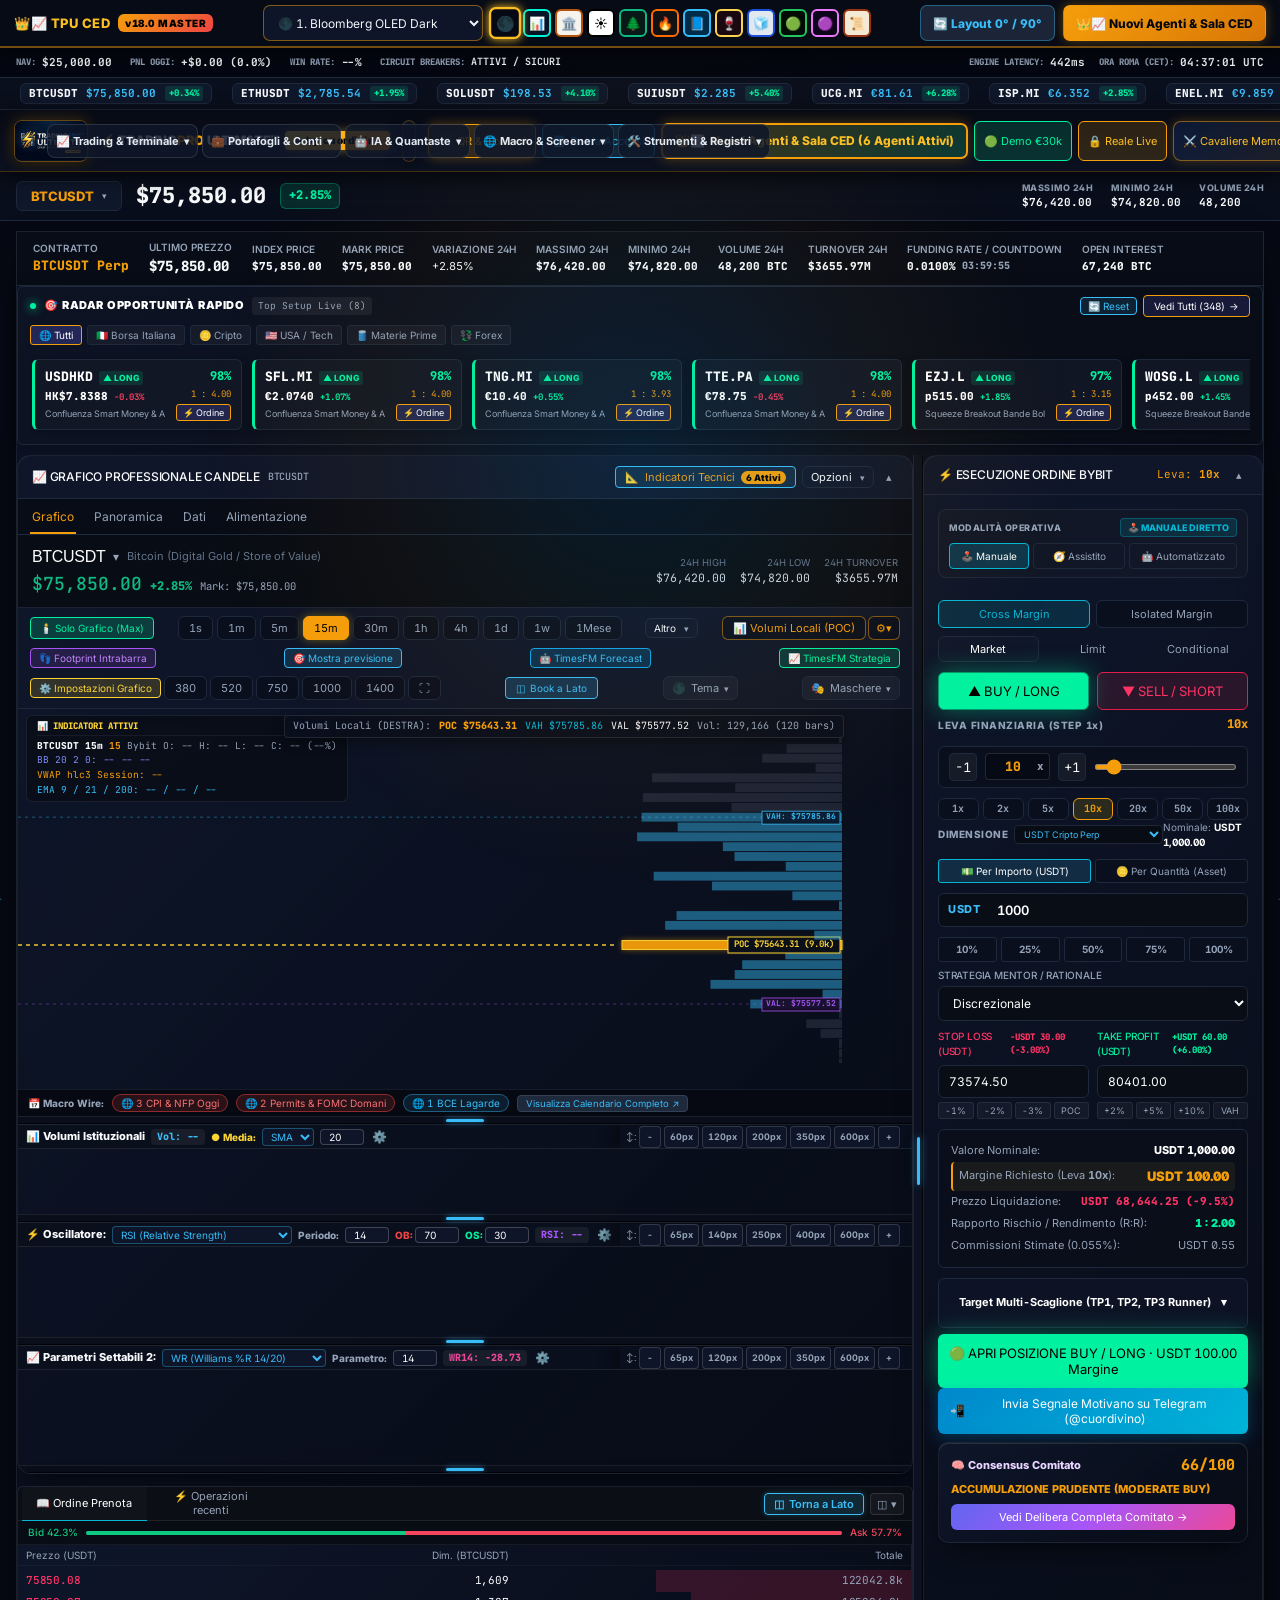
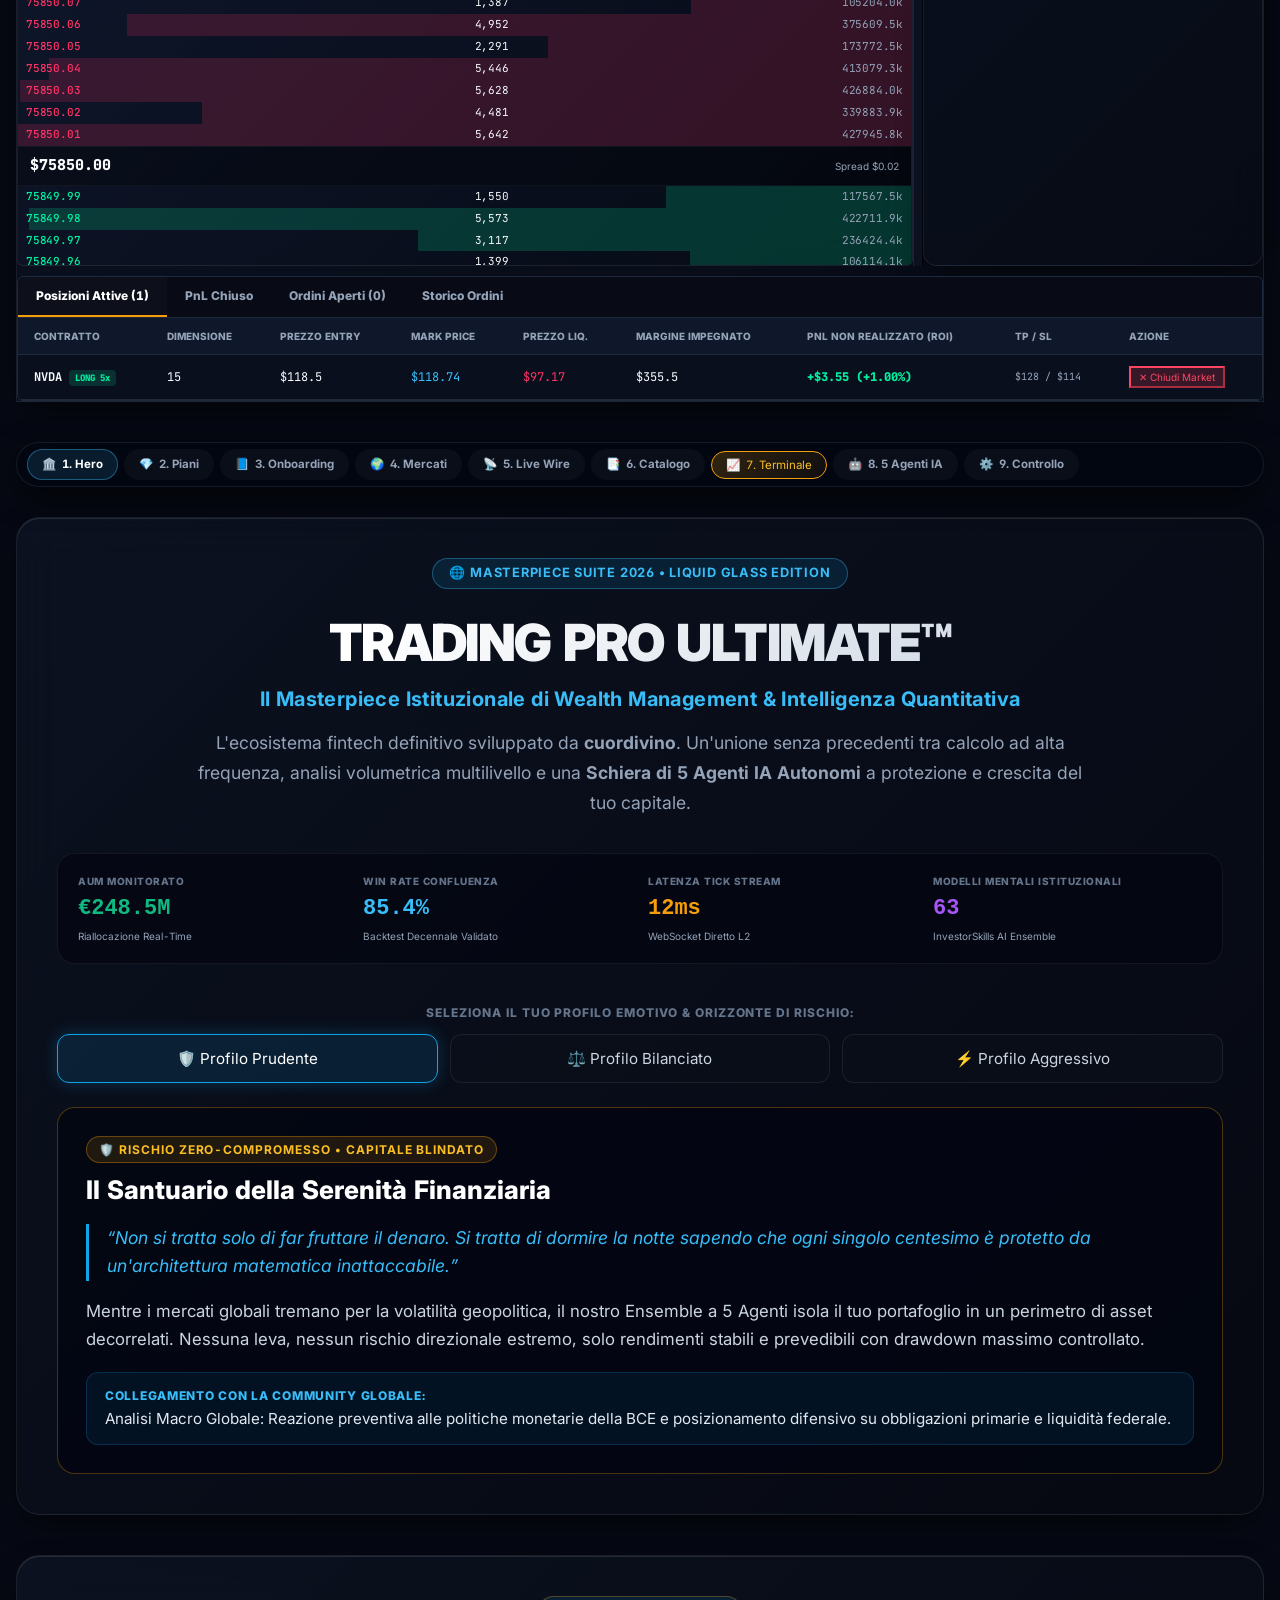
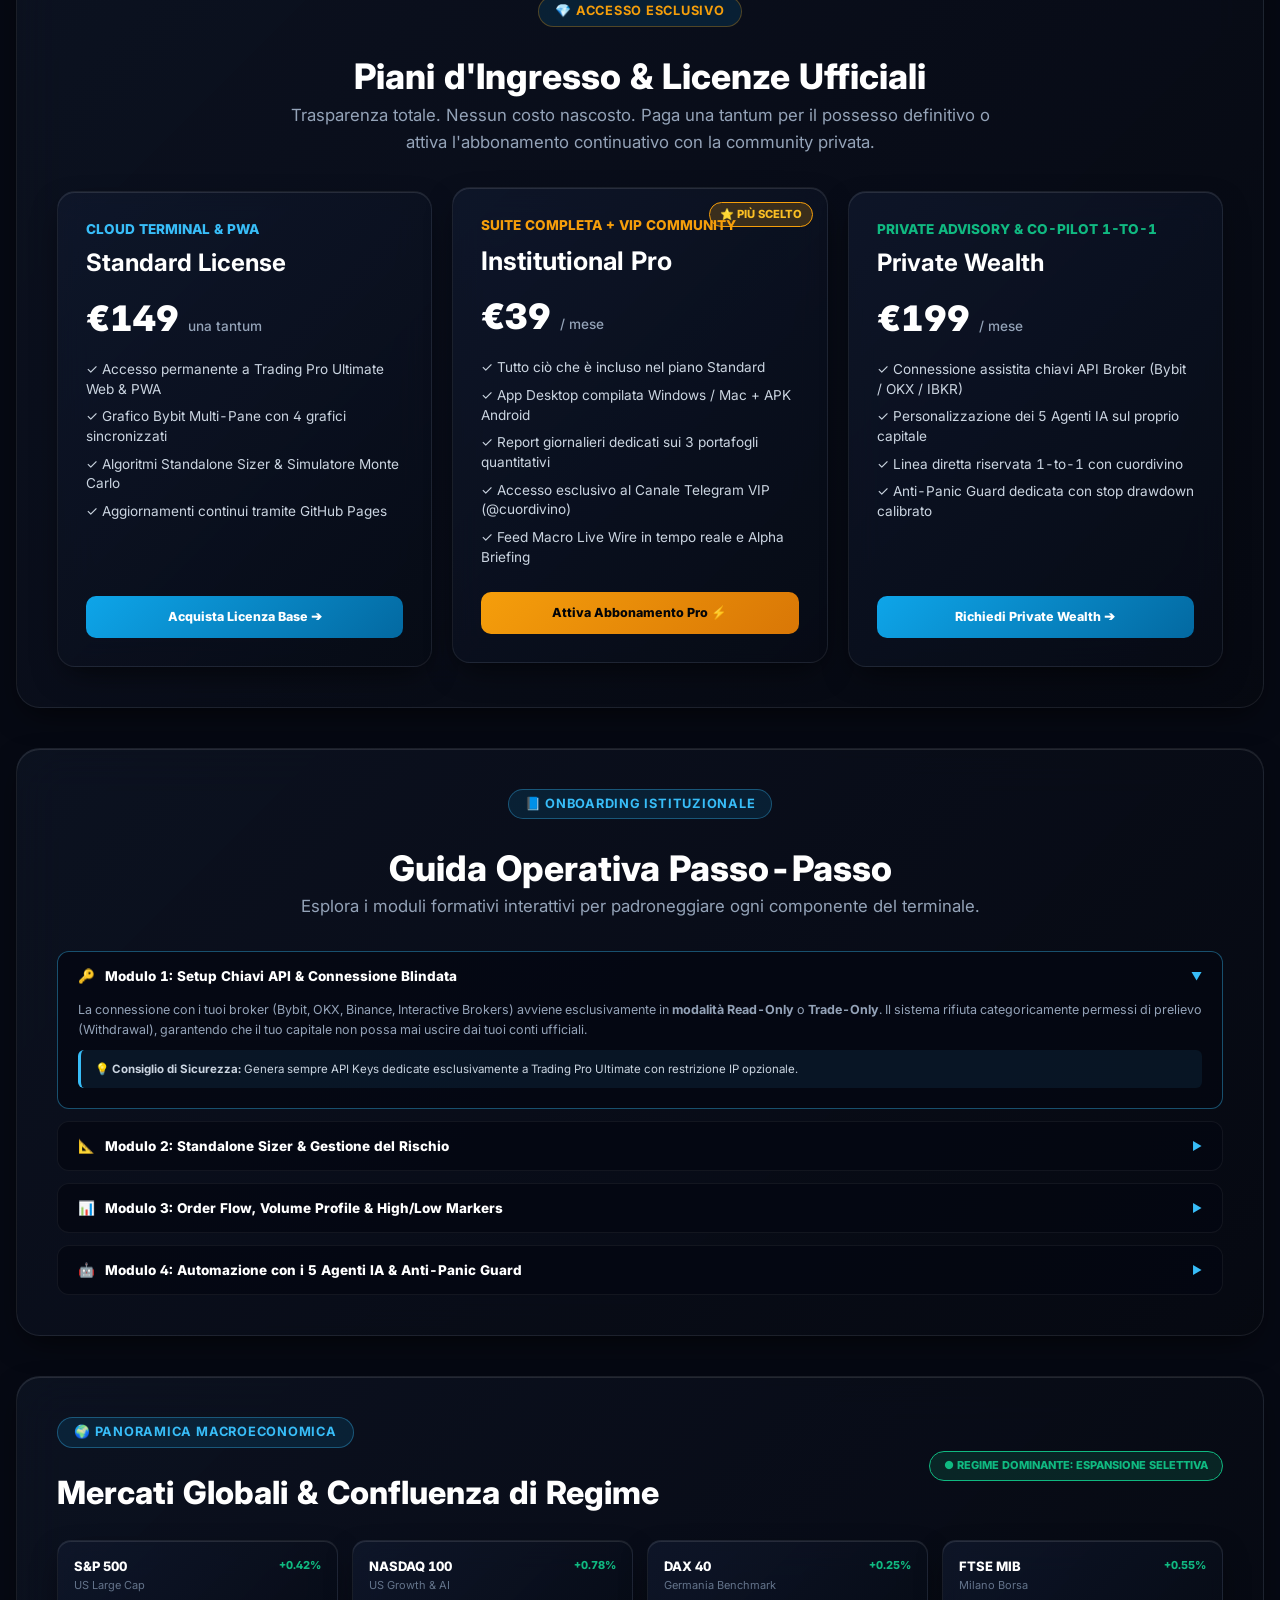
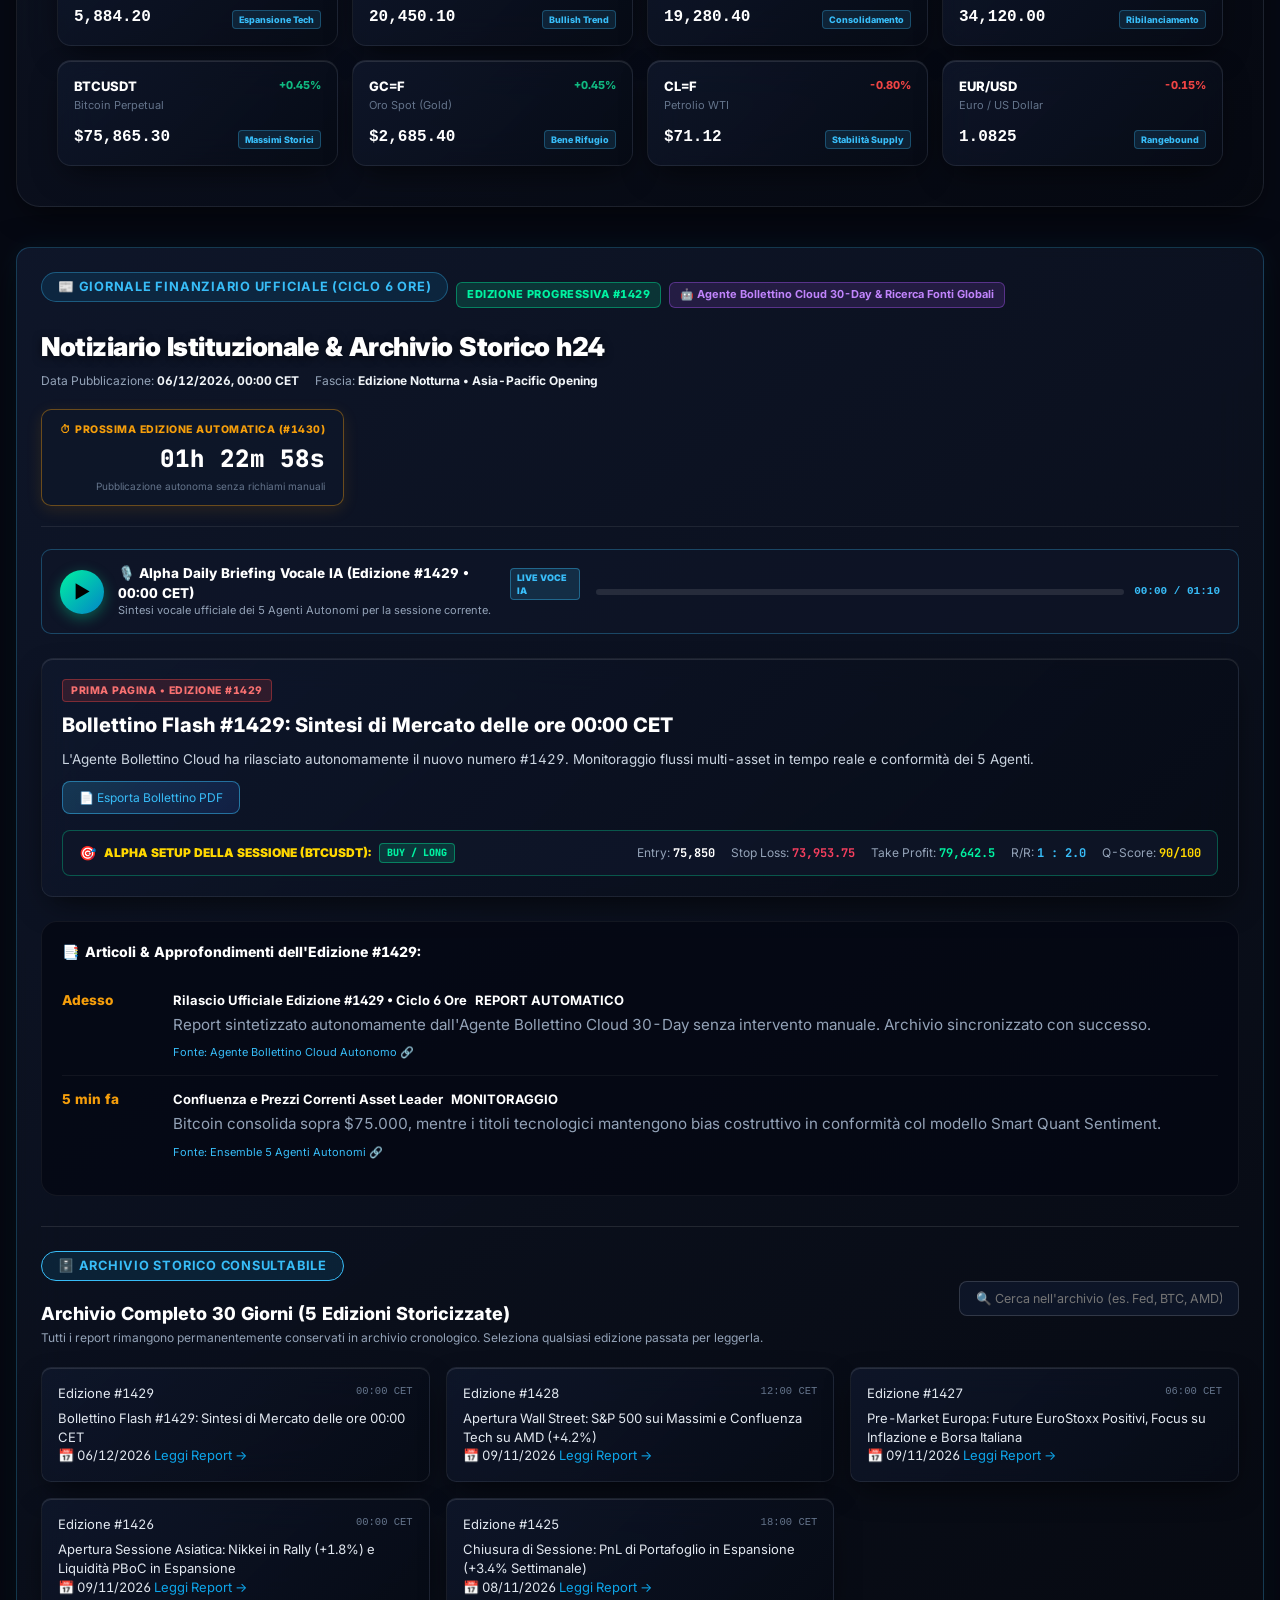
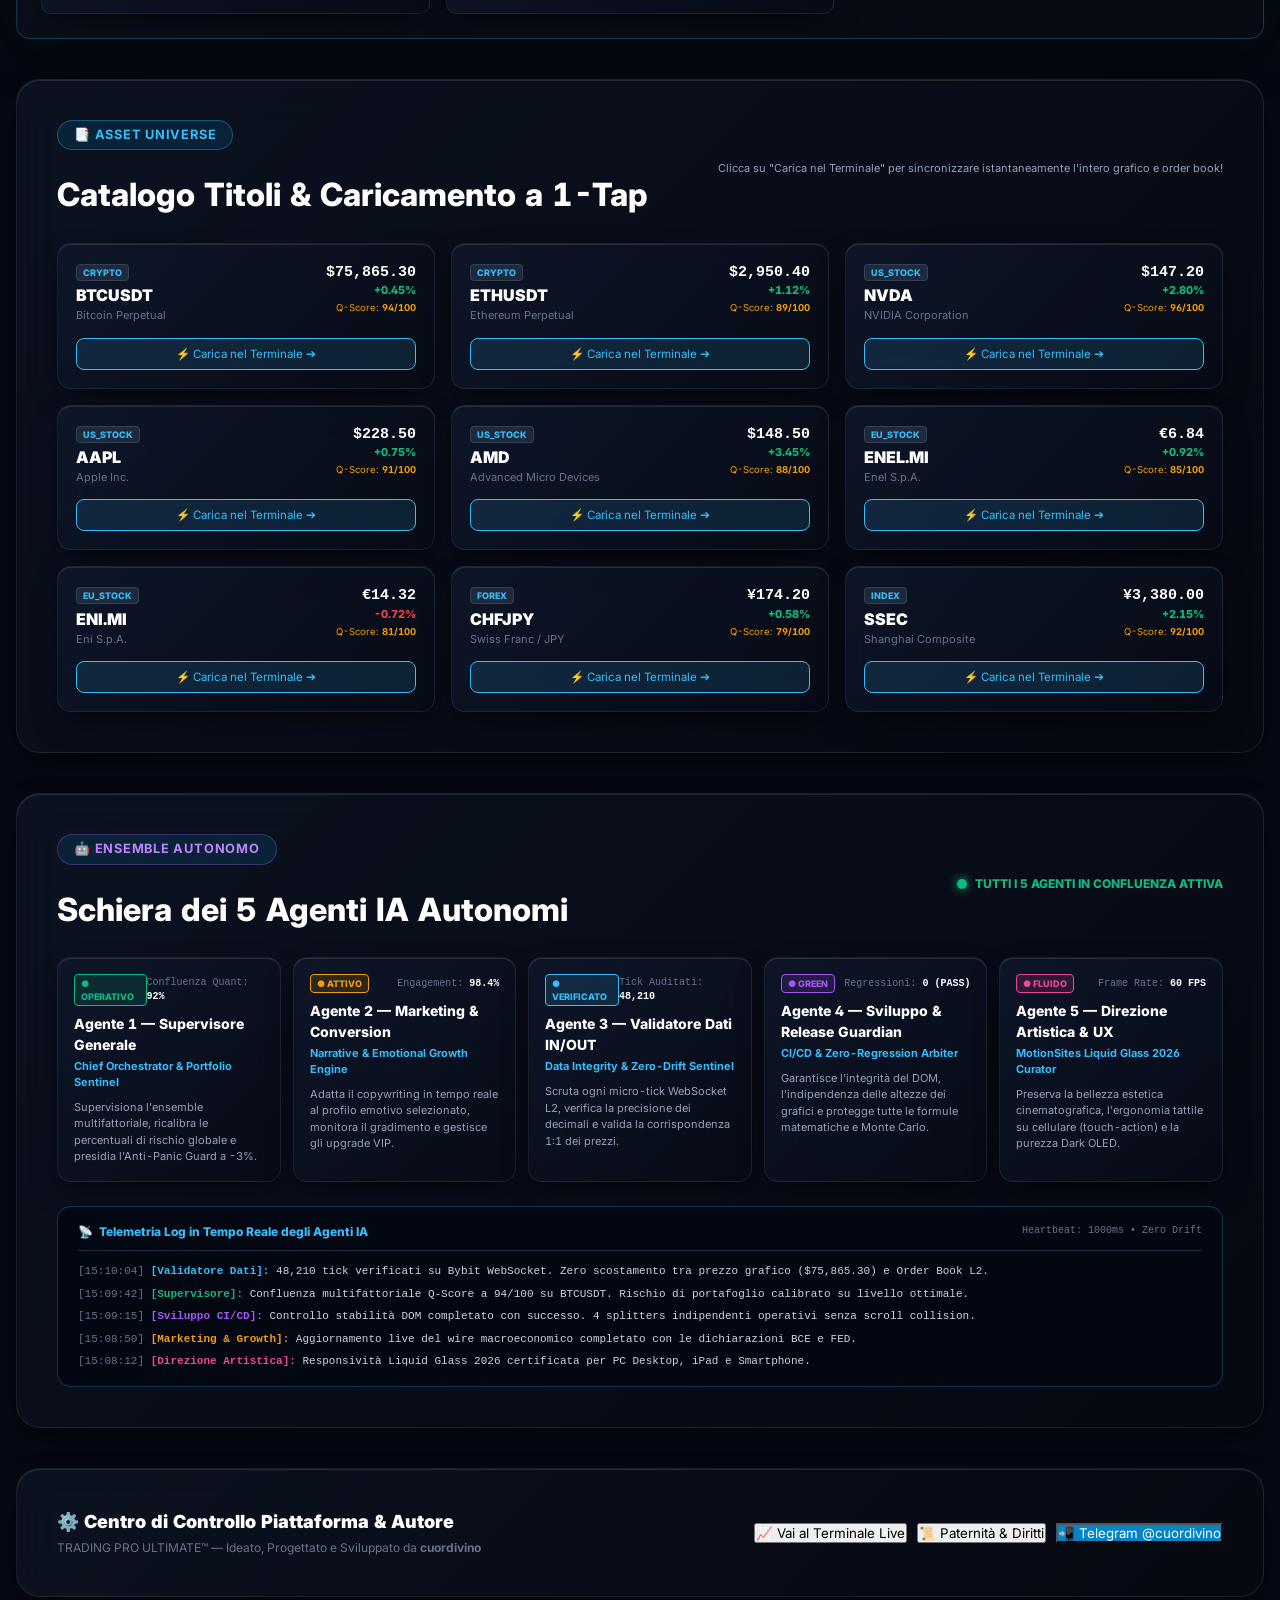
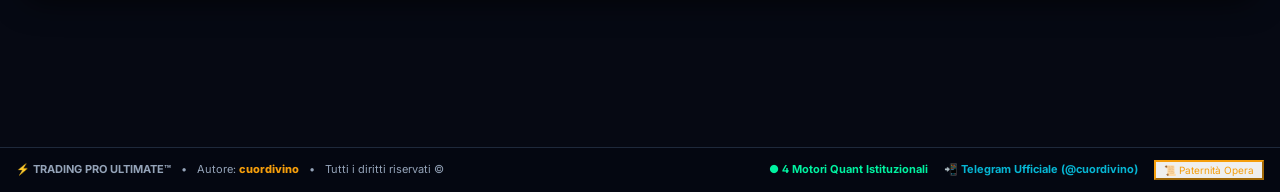
==== commit 36c97aba: "fix(ui): eliminate button collision and overlapping on desktop, refine control bar and header alignm" ====
--- a/index.html
+++ b/index.html
@@ -382,9 +382,6 @@
       <button class="btn btn-secondary" style="font-size:11px; padding:4px 10px; border-color:var(--accent); color:var(--accent); cursor:pointer;" onclick="openCopyrightModal()">
         📜 Paternità & Copyright
       </button>
-      <button class="btn-mobile-chapters-drawer btn-mobile-quick-agents" type="button" onclick="switchMainTab('tab-marketing-erp')" style="border-color:#f59e0b; background:linear-gradient(135deg, rgba(245,158,11,0.25), rgba(16,185,129,0.25)); color:#fbbf24; font-weight:800;" title="Apri Nuovi Agenti IA (Apex-CEO, Marketing &amp; R&amp;D)">
-        <span>👑</span> <span>Nuovi Agenti</span>
-      </button>
       <button class="btn-mobile-chapters-drawer" type="button" onclick="if(window.TPUWebDesignGuild) window.TPUWebDesignGuild.toggleMobileDrawer();" title="Apri Hub dei Capitoli e Navigazione Rapida">
         <span>☰</span> <span>Capitoli</span>
       </button>
--- a/css/ced_v18_suite.css
+++ b/css/ced_v18_suite.css
@@ -1,7 +1,7 @@
 /* ==========================================================================
-   TRADING PRO ULTIMATE™ — CED MASTER SUITE v18.0 CSS
-   12 Monitor Themes, Ergonomic Touch-First (>=44px), 0°/90° Split-Screen,
-   Control Bar & Anti-Black-Screen Safe Rules
+   TRADING PRO ULTIMATE™ — CED MASTER SUITE v18.1 CSS (PC & MOBILE ALIGNMENT FIX)
+   Zero Button Collision, Responsive Control Bar, High-Contrast 12 Themes,
+   Touch-First (Mobile) & Ergonomic Desktop (36px / 44px Mobile)
    ========================================================================== */
 
 /* 1. ANTI-BLACK-SCREEN & SAFE STARTUP */
@@ -25,23 +25,26 @@
   display: flex;
   align-items: center;
   justify-content: space-between;
-  flex-wrap: wrap;
-  gap: 8px;
-  padding: 6px 14px;
-  background: rgba(8, 12, 22, 0.96);
-  border-bottom: 2px solid rgba(245, 158, 11, 0.4);
-  backdrop-filter: blur(12px);
-  -webkit-backdrop-filter: blur(12px);
-  box-shadow: 0 4px 20px rgba(0, 0, 0, 0.55);
+  flex-wrap: nowrap;
+  gap: 10px;
+  padding: 5px 14px;
+  background: rgba(8, 12, 22, 0.98);
+  border-bottom: 2px solid rgba(245, 158, 11, 0.45);
+  backdrop-filter: blur(14px);
+  -webkit-backdrop-filter: blur(14px);
+  box-shadow: 0 4px 20px rgba(0, 0, 0, 0.65);
   font-family: 'Inter', -apple-system, BlinkMacSystemFont, sans-serif;
   color: #f8fafc;
-}
-
-.cb-bar-left, .cb-bar-center, .cb-bar-right {
+  box-sizing: border-box;
+  overflow-x: auto;
+  overflow-y: hidden;
+}
+
+.cb-bar-left {
   display: flex;
   align-items: center;
   gap: 8px;
-  flex-wrap: wrap;
+  flex-shrink: 0;
 }
 
 .cb-badge-title {
@@ -53,6 +56,7 @@
   letter-spacing: 0.5px;
   color: #fbbf24;
   text-transform: uppercase;
+  white-space: nowrap;
 }
 
 .cb-badge-version {
@@ -63,39 +67,49 @@
   padding: 2px 7px;
   border-radius: 6px;
   letter-spacing: 0.5px;
+  white-space: nowrap;
 }
 
 /* 12 Themes Selector & Swatches */
+.cb-bar-center {
+  display: flex;
+  align-items: center;
+  gap: 8px;
+  flex: 1 1 auto;
+  justify-content: center;
+  min-width: 0;
+}
+
 .cb-theme-select {
-  min-height: 44px;
-  padding: 8px 12px;
-  font-size: 13px;
+  height: 36px;
+  min-height: 36px;
+  padding: 4px 10px;
+  font-size: 12px;
   font-weight: 700;
   background: rgba(15, 23, 42, 0.95);
   color: #f1f5f9;
-  border: 2px solid rgba(245, 158, 11, 0.5);
-  border-radius: 8px;
+  border: 1.5px solid rgba(245, 158, 11, 0.5);
+  border-radius: 7px;
   outline: none;
   cursor: pointer;
-  transition: all 0.2s ease;
+  flex-shrink: 0;
+  max-width: 220px;
 }
 .cb-theme-select:focus {
   border-color: #00f2a1;
-  box-shadow: 0 0 12px rgba(0, 242, 161, 0.4);
+  box-shadow: 0 0 10px rgba(0, 242, 161, 0.4);
 }
 
 .cb-swatches-wrap {
   display: flex;
   align-items: center;
   gap: 4px;
-  overflow-x: auto;
-  max-width: 320px;
-  padding: 2px 0;
+  flex-shrink: 0;
 }
 .cb-swatch-btn {
-  width: 32px;
-  height: 32px;
-  min-width: 32px;
+  width: 28px;
+  height: 28px;
+  min-width: 28px;
   border-radius: 6px;
   border: 2px solid rgba(255, 255, 255, 0.25);
   cursor: pointer;
@@ -103,41 +117,50 @@
   display: flex;
   align-items: center;
   justify-content: center;
-  font-size: 14px;
+  font-size: 13px;
   transition: transform 0.15s ease, border-color 0.15s ease;
+  flex-shrink: 0;
 }
 .cb-swatch-btn:hover, .cb-swatch-btn.active {
   transform: scale(1.15);
-  border-color: #fbbf24;
+  border-color: #fbbf24 !important;
   box-shadow: 0 0 8px #fbbf24;
 }
 
-/* Ergonomic Action Buttons in Control Bar */
+/* Actions in Control Bar */
+.cb-bar-right {
+  display: flex;
+  align-items: center;
+  gap: 8px;
+  flex-shrink: 0;
+  margin-left: auto;
+}
+
 .cb-btn {
-  min-height: 44px !important;
-  padding: 8px 14px !important;
-  font-size: 13px !important;
+  height: 36px !important;
+  min-height: 36px !important;
+  padding: 6px 12px !important;
+  font-size: 12px !important;
   font-weight: 800 !important;
-  border-radius: 8px !important;
-  border: 2px solid transparent !important;
+  border-radius: 7px !important;
+  border: 1.5px solid transparent !important;
   cursor: pointer;
   display: inline-flex;
   align-items: center;
   justify-content: center;
   gap: 6px;
-  white-space: nowrap;
-  transition: all 0.2s ease;
-  touch-action: manipulation;
+  white-space: nowrap !important;
+  transition: background 0.2s ease, border-color 0.2s ease;
+  flex-shrink: 0;
 }
 .cb-btn-ced {
   background: linear-gradient(135deg, #f59e0b, #d97706);
   color: #060913 !important;
-  box-shadow: 0 0 16px rgba(245, 158, 11, 0.45);
-  animation: pulse-glow-v18 2.5s infinite;
+  box-shadow: 0 0 12px rgba(245, 158, 11, 0.35);
 }
 .cb-btn-ced:hover {
   background: linear-gradient(135deg, #fbbf24, #f59e0b);
-  box-shadow: 0 0 22px rgba(245, 158, 11, 0.7);
+  box-shadow: 0 0 18px rgba(245, 158, 11, 0.6);
 }
 .cb-btn-layout {
   background: rgba(30, 41, 59, 0.9);
@@ -149,42 +172,75 @@
   border-color: #38bdf8 !important;
 }
 
-@keyframes pulse-glow-v18 {
-  0%, 100% { box-shadow: 0 0 14px rgba(245, 158, 11, 0.4); transform: scale(1); }
-  50% { box-shadow: 0 0 24px rgba(245, 158, 11, 0.85); transform: scale(1.02); }
-}
-
-/* 3. ERGONOMIC TOUCH-FIRST RULES (>= 44px) */
-button, .btn, .tab-nav-btn, .chapter-dropdown-btn, .m-bottom-nav-item, input, select {
-  min-height: 44px;
-  touch-action: manipulation;
-}
-.btn-mobile-chapters-drawer, .btn-mobile-quick-agents {
-  min-height: 44px !important;
-  min-width: 44px !important;
-}
-
-/* Big High-Visibility Button for Top-Bar & Bottom-Bar */
-.btn-ced-glow {
-  min-height: 44px !important;
-  padding: 8px 16px !important;
-  font-size: 14px !important;
-  font-weight: 800 !important;
-  background: linear-gradient(135deg, rgba(245,158,11,0.3), rgba(16,185,129,0.3)) !important;
-  border: 2px solid #f59e0b !important;
-  color: #fbbf24 !important;
-  border-radius: 8px !important;
-  cursor: pointer;
-  display: inline-flex;
-  align-items: center;
-  gap: 8px;
-  box-shadow: 0 0 18px rgba(245, 158, 11, 0.35);
-  animation: pulse-glow-v18 3s infinite ease-in-out;
-}
-.btn-ced-glow:hover {
-  border-color: #00f2a1 !important;
-  color: #00f2a1 !important;
-  box-shadow: 0 0 24px rgba(0, 242, 161, 0.5);
+/* 3. DESKTOP HEADER & ZERO BUTTON COLLISION RULES */
+@media screen and (min-width: 769px) {
+  /* Strictly hide mobile hamburger/drawers on desktop to eliminate overlap */
+  .btn-mobile-chapters-drawer,
+  .btn-mobile-quick-agents {
+    display: none !important;
+  }
+
+  .header-right-actions {
+    display: flex !important;
+    align-items: center !important;
+    gap: 6px !important;
+    flex-wrap: nowrap !important;
+    flex-shrink: 0 !important;
+  }
+
+  /* Desktop Ergonomic button sizing (compact, crisp, no overlapping) */
+  .btn-ced-glow {
+    height: 36px !important;
+    min-height: 36px !important;
+    padding: 6px 12px !important;
+    font-size: 12px !important;
+    font-weight: 800 !important;
+    background: linear-gradient(135deg, rgba(245,158,11,0.25), rgba(16,185,129,0.25)) !important;
+    border: 2px solid #f59e0b !important;
+    color: #fbbf24 !important;
+    border-radius: 7px !important;
+    cursor: pointer;
+    display: inline-flex !important;
+    align-items: center !important;
+    gap: 6px !important;
+    white-space: nowrap !important;
+    box-shadow: 0 0 14px rgba(245, 158, 11, 0.3) !important;
+    flex-shrink: 0 !important;
+  }
+  .btn-ced-glow:hover {
+    border-color: #00f2a1 !important;
+    color: #00f2a1 !important;
+    box-shadow: 0 0 18px rgba(0, 242, 161, 0.5) !important;
+  }
+
+  .account-tab, .cavaliere-memo-hud-btn, .header-right-actions .btn, .btn-lock-terminal {
+    height: 34px !important;
+    min-height: 34px !important;
+    padding: 4px 9px !important;
+    font-size: 11px !important;
+    white-space: nowrap !important;
+    flex-shrink: 0 !important;
+  }
+}
+
+/* Mobile & Touch Ergonomics (>= 44px) */
+@media screen and (max-width: 768px) {
+  button, .btn, .tab-nav-btn, .m-bottom-nav-item, input, select {
+    min-height: 44px;
+    touch-action: manipulation;
+  }
+  .btn-mobile-chapters-drawer {
+    display: inline-flex !important;
+    min-height: 44px !important;
+    min-width: 44px !important;
+  }
+  .cb-swatches-wrap {
+    display: none !important;
+  }
+  #cbMonitorControlBarV18 {
+    padding: 6px 8px;
+    gap: 6px;
+  }
 }
 
 /* 4. THE 12 MONITOR THEMES */
@@ -362,7 +418,7 @@
   color: #292524 !important;
 }
 
-/* Light theme overrides for panels and cards */
+/* Light theme overrides for cards */
 body.tpu-theme-3-archiproducts-ivory .tpu-glass-card,
 body.tpu-theme-4-sunlight-cantiere .tpu-glass-card,
 body.tpu-theme-9-nordic-daylight .tpu-glass-card,
@@ -376,20 +432,6 @@
 }
 
 /* 5. 0° PORTRAIT VS 90° LANDSCAPE SPLIT-SCREEN */
-/* Portrait 0° */
-@media (max-width: 900px) and (orientation: portrait) {
-  .tpu-flow-container {
-    padding: 10px !important;
-  }
-  .ced-agents-grid {
-    grid-template-columns: 1fr !important;
-  }
-  .cb-swatches-wrap {
-    display: none;
-  }
-}
-
-/* Landscape 90° or Forced Split Mode */
 body.tpu-layout-landscape-split #main-terminal-body,
 @media (min-width: 960px) and (orientation: landscape) {
   body.tpu-layout-landscape-split .tpu-split-container {
@@ -472,15 +514,16 @@
 }
 
 .ced-btn-approve {
-  min-height: 48px !important;
+  min-height: 44px !important;
   background: linear-gradient(135deg, #10b981, #059669) !important;
   color: #ffffff !important;
-  font-size: 15px !important;
+  font-size: 14px !important;
   font-weight: 900 !important;
   border: 2px solid #34d399 !important;
-  border-radius: 10px !important;
+  border-radius: 8px !important;
   box-shadow: 0 0 20px rgba(16, 185, 129, 0.5) !important;
   cursor: pointer;
+  padding: 8px 16px !important;
 }
 .ced-btn-approve:hover {
   background: linear-gradient(135deg, #34d399, #10b981) !important;
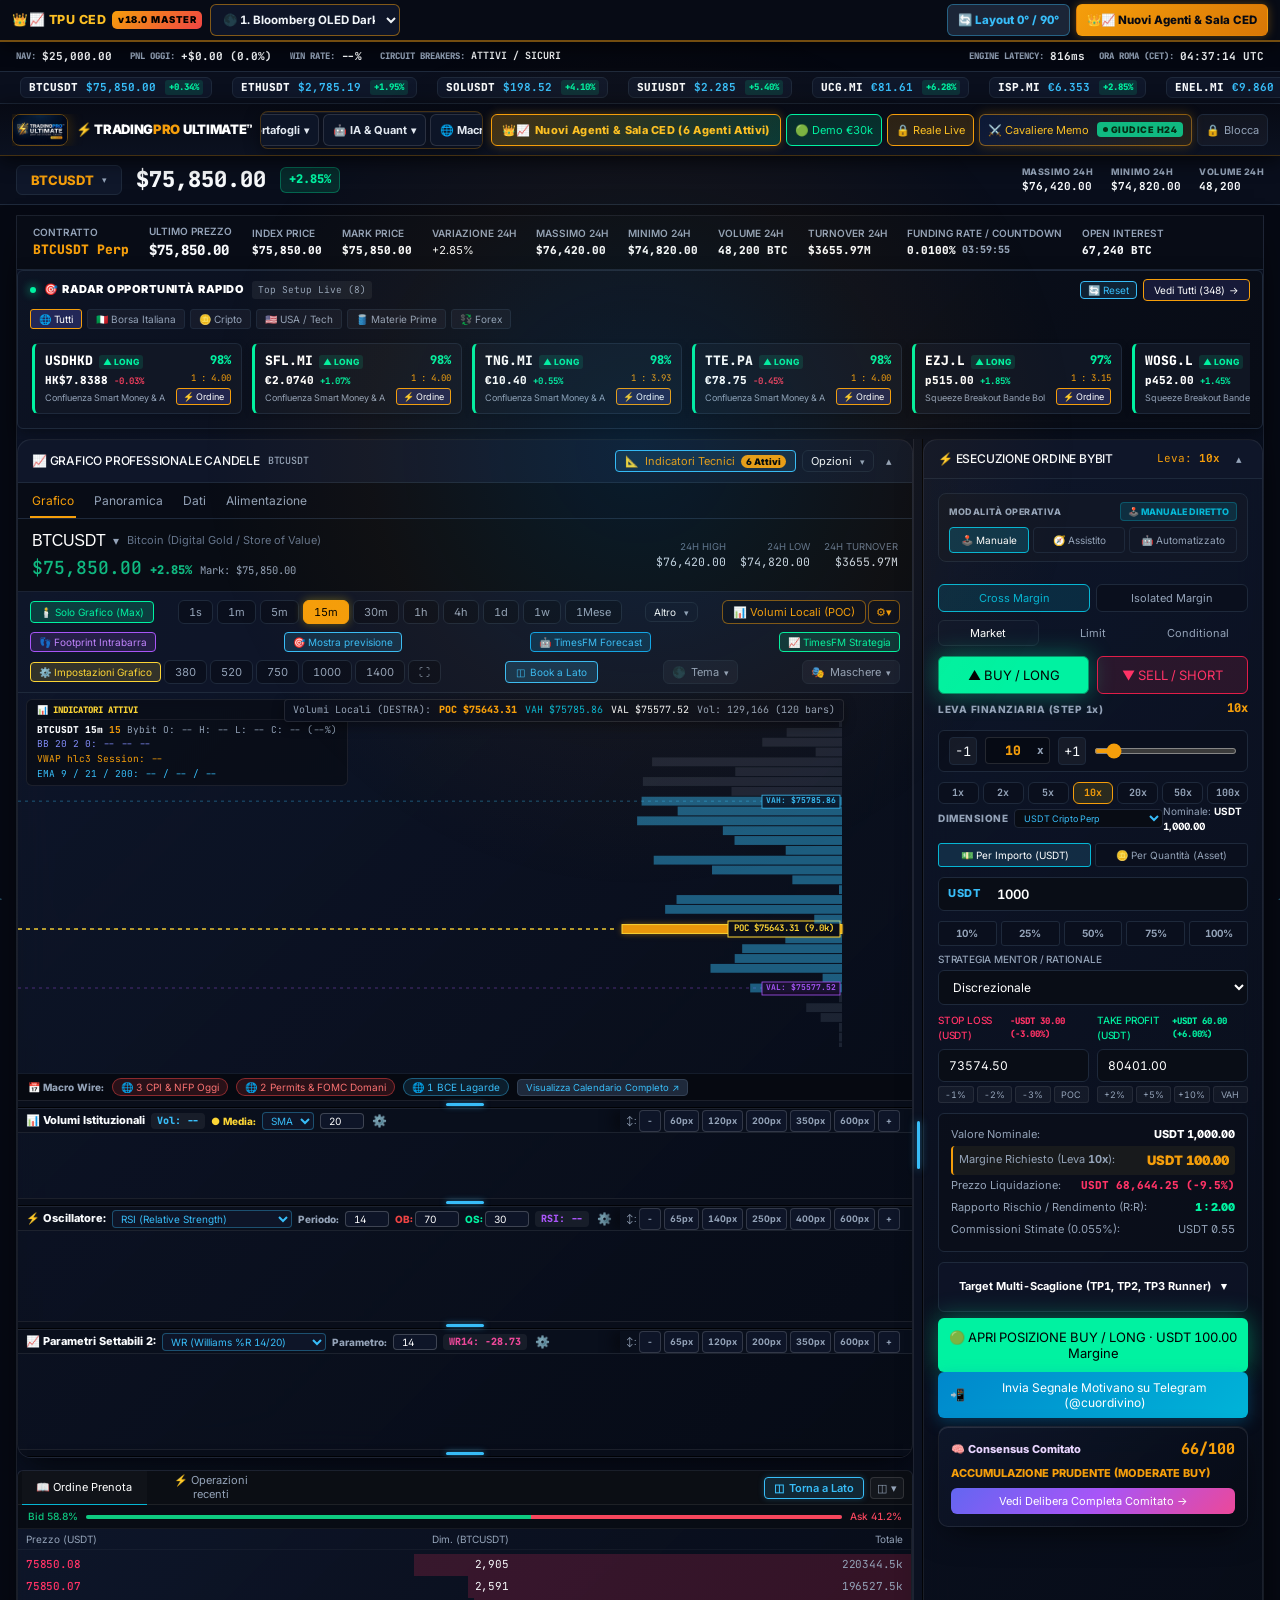
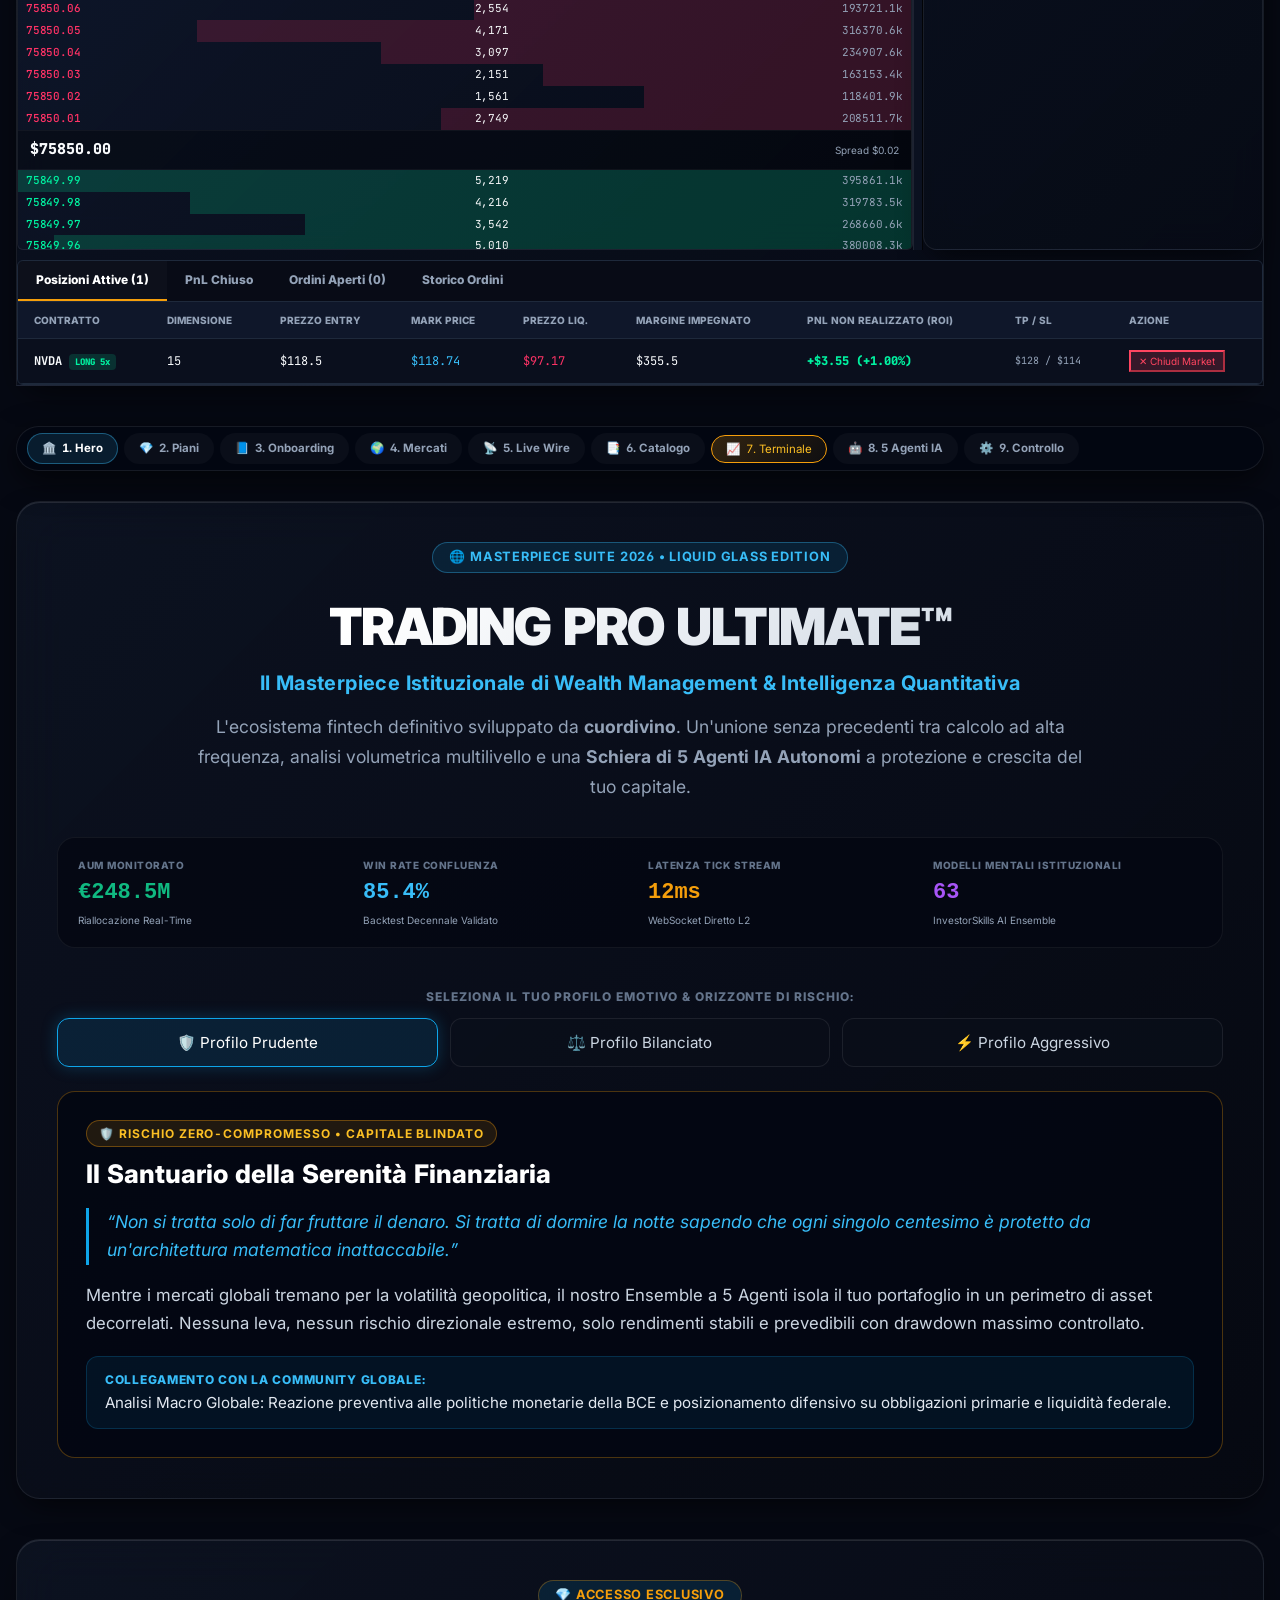
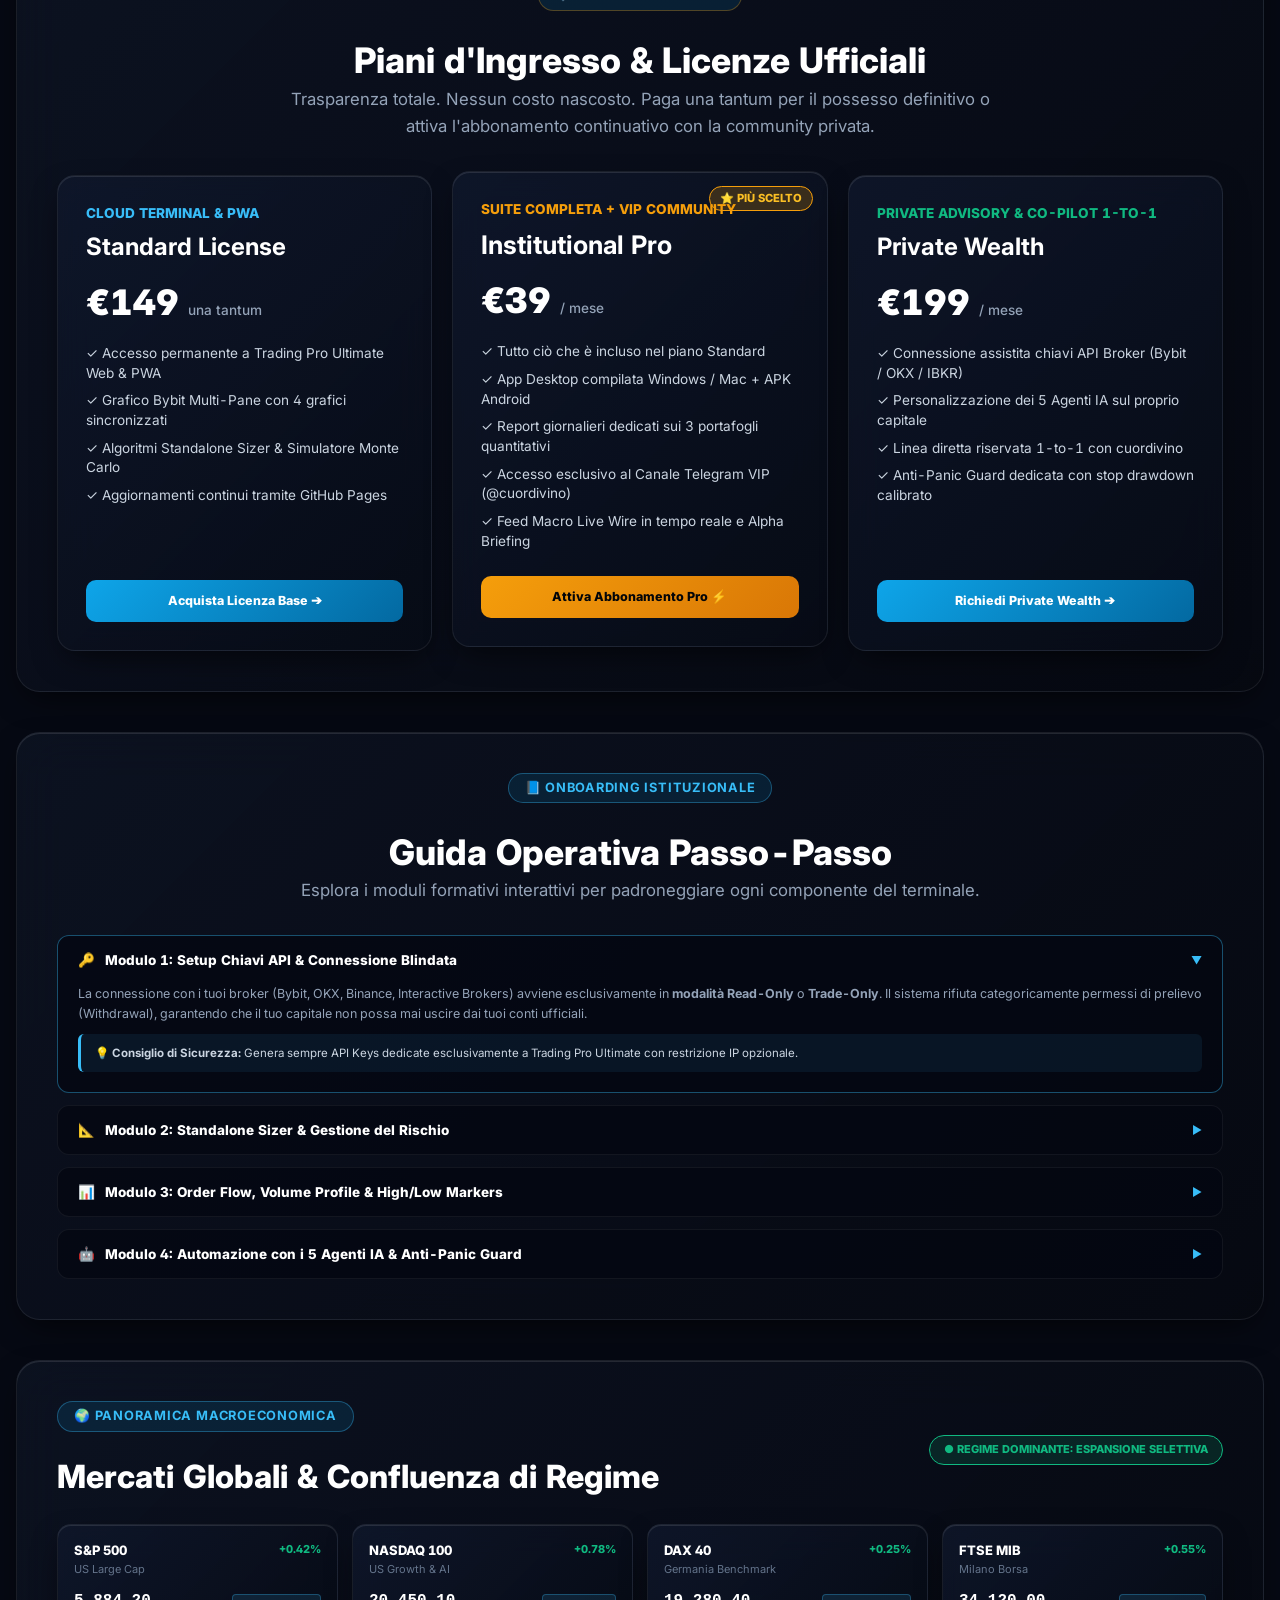
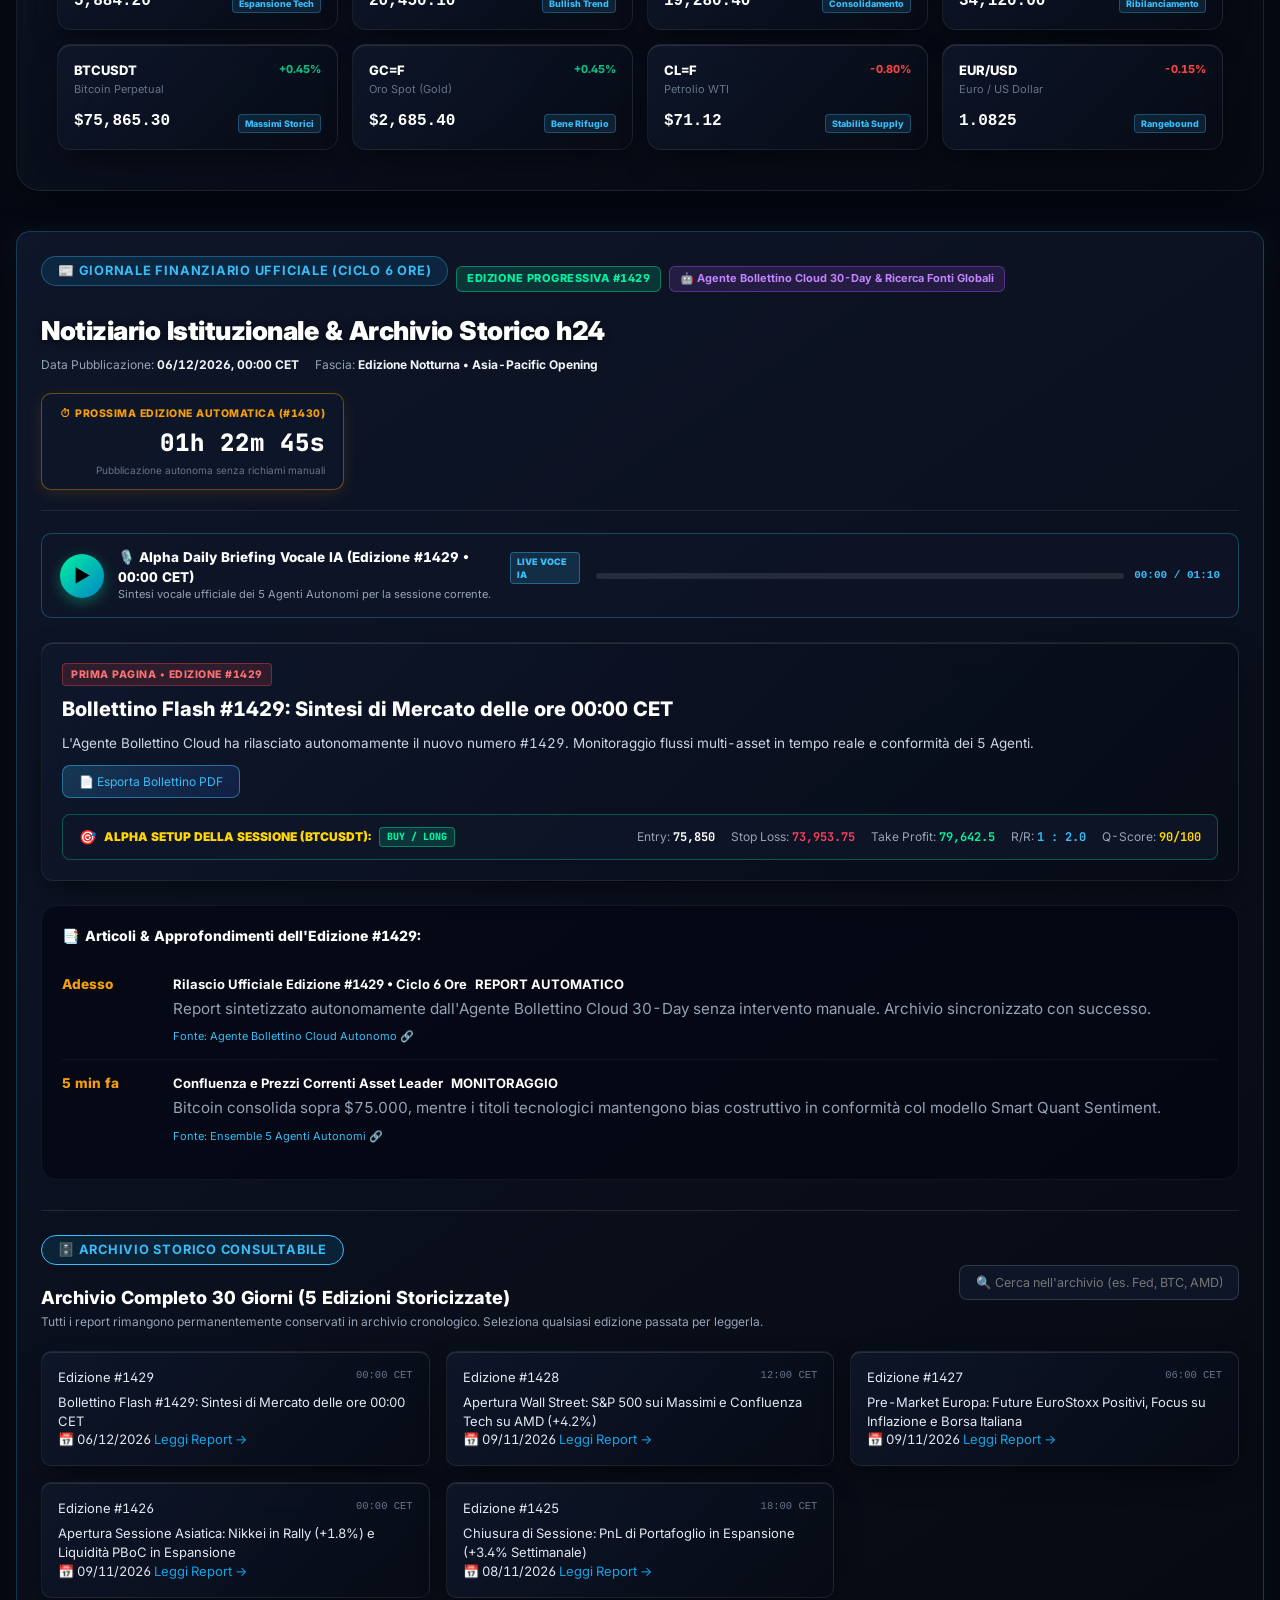
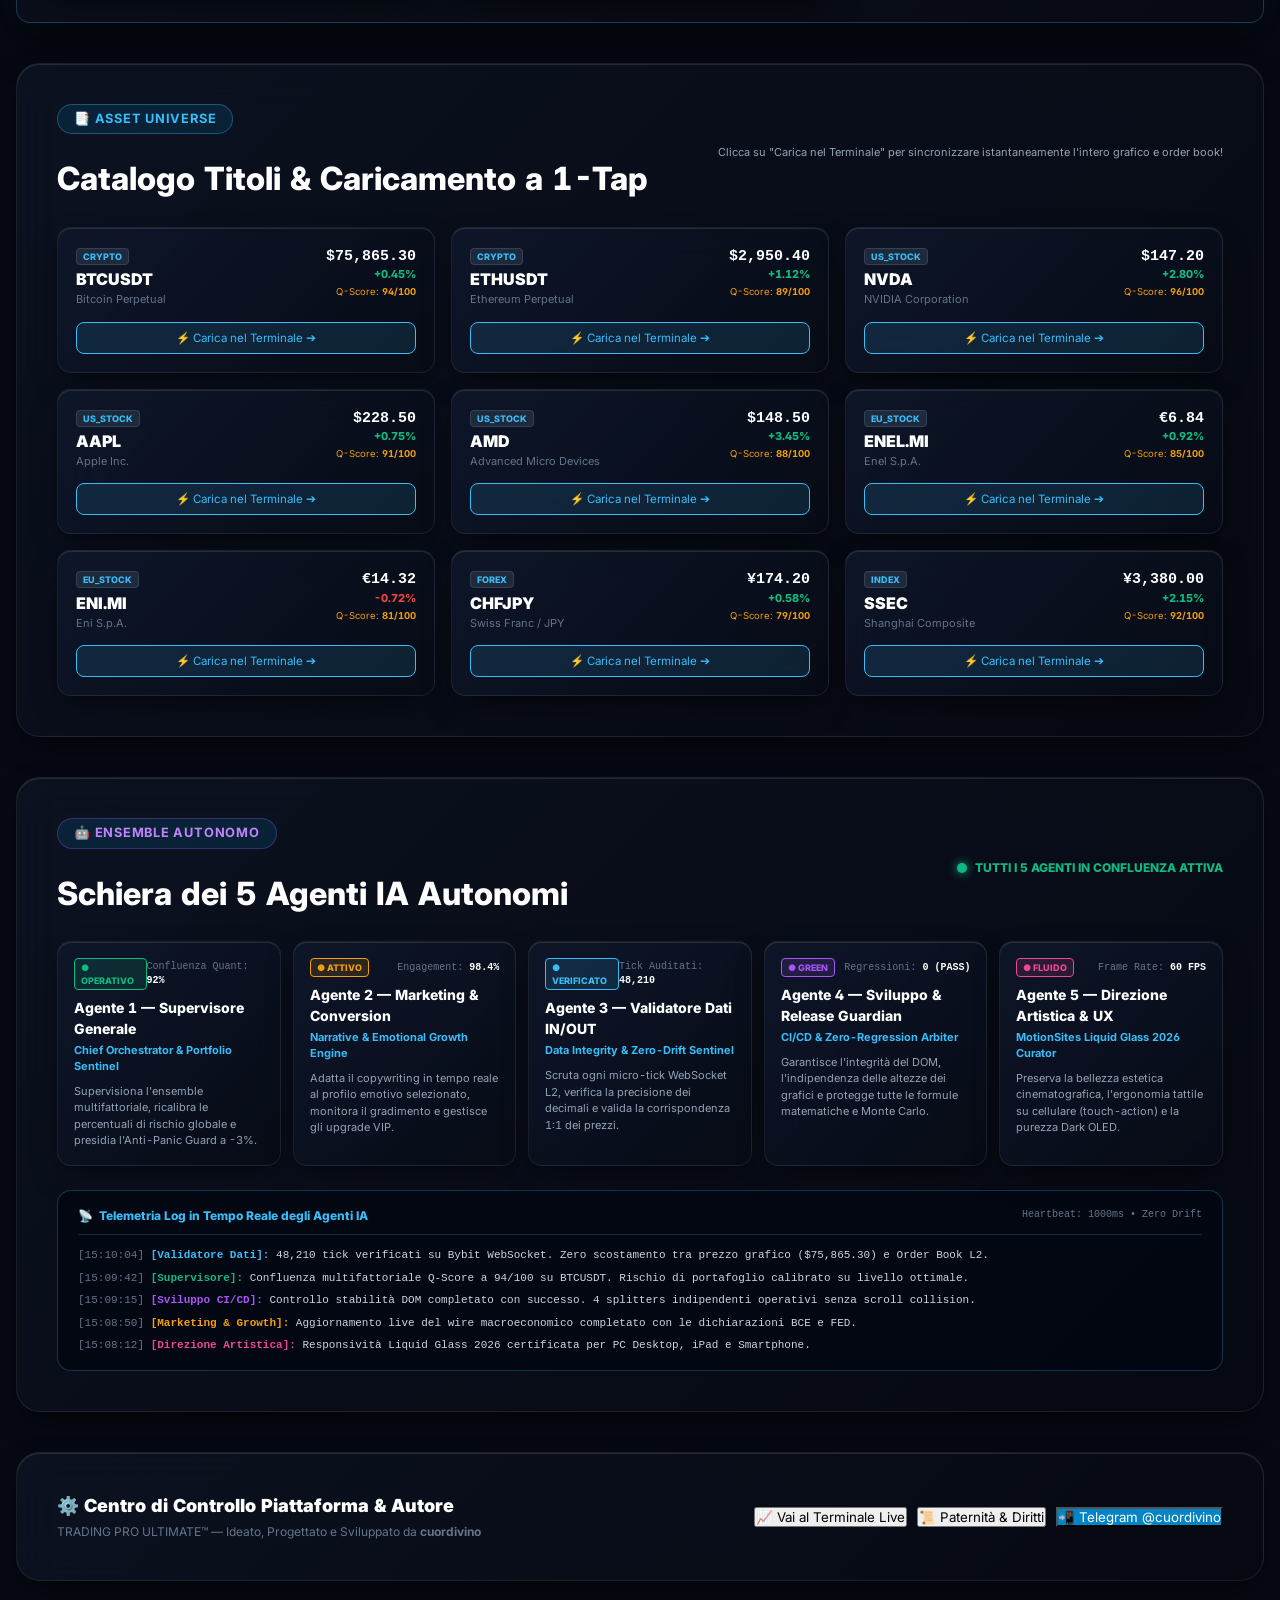
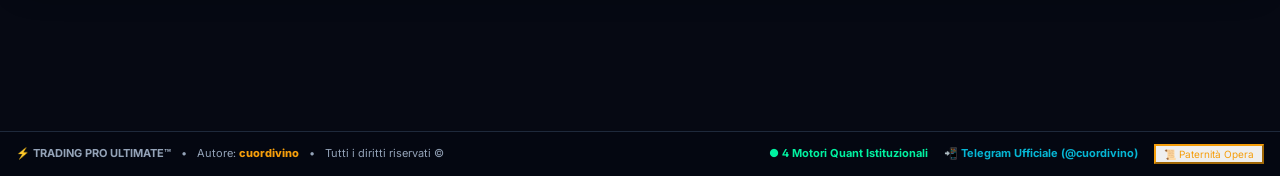
==== commit bf89f968: "fix(macro,chart,header): continuous live macro news on chart with responsible agents, real-time volu" ====
--- a/index.html
+++ b/index.html
@@ -65,7 +65,6 @@
   <script src="https://unpkg.com/lightweight-charts@4.1.3/dist/lightweight-charts.standalone.production.js"></script>
   
   <!-- Terminal Stylesheet -->
-  <link rel="stylesheet" href="css/ced_v18_suite.css?v=18.0">
   <link rel="stylesheet" href="css/terminal.css?v=18.0">
   <link rel="stylesheet" href="css/master-suite.css?v=4">
 
@@ -75,6 +74,7 @@
   <link rel="stylesheet" href="css/cavaliere_memo.css">
   <link rel="stylesheet" href="css/responsive_11_rules.css">
   <link rel="stylesheet" href="css/charts_3d_depth.css">
+  <link rel="stylesheet" href="css/ced_v18_suite.css?v=18.4">
 </head>
 <body>
   <!-- TOP MONITOR CONTROL BAR v18.0 (12 MONITOR THEMES + ERGONOMIC TOUCH-FIRST + 0°/90° LAYOUT) -->
@@ -235,7 +235,7 @@
       <!-- 1. Trading & Terminale -->
       <div class="chapter-dropdown">
         <button class="chapter-dropdown-btn" type="button">
-          <span>📈 Trading &amp; Terminale</span>
+          <span>📈 Trading</span>
           <span class="chevron">▾</span>
         </button>
         <div class="chapter-dropdown-menu">
@@ -248,7 +248,7 @@
       <!-- 2. Portafoglio & Conti -->
       <div class="chapter-dropdown">
         <button class="chapter-dropdown-btn" type="button" style="border-color:rgba(0,242,161,0.4); color:#00f2a1;">
-          <span>💼 Portafogli &amp; Conti</span>
+          <span>💼 Portafogli</span>
           <span class="chevron">▾</span>
         </button>
         <div class="chapter-dropdown-menu">
@@ -262,7 +262,7 @@
       <!-- 3. Intelligenza Artificiale & Quant -->
       <div class="chapter-dropdown">
         <button class="chapter-dropdown-btn" type="button" style="border-color:rgba(245,158,11,0.4); color:#fbbf24;">
-          <span>🤖 IA &amp; Quantaste</span>
+          <span>🤖 IA &amp; Quant</span>
           <span class="chevron">▾</span>
         </button>
         <div class="chapter-dropdown-menu">
@@ -278,7 +278,7 @@
       <!-- 4. Macro Intelligence & Screener -->
       <div class="chapter-dropdown">
         <button class="chapter-dropdown-btn" type="button" style="border-color:rgba(56,189,248,0.4); color:#38bdf8;">
-          <span>🌐 Macro &amp; Screener</span>
+          <span>🌐 Macro</span>
           <span class="chevron">▾</span>
         </button>
         <div class="chapter-dropdown-menu">
@@ -293,7 +293,7 @@
       <!-- 5. Strumenti & Registri -->
       <div class="chapter-dropdown">
         <button class="chapter-dropdown-btn" type="button">
-          <span>🛠️ Strumenti &amp; Registri</span>
+          <span>🛠️ Strumenti</span>
           <span class="chevron">▾</span>
         </button>
         <div class="chapter-dropdown-menu">
--- a/css/ced_v18_suite.css
+++ b/css/ced_v18_suite.css
@@ -1,7 +1,6 @@
 /* ==========================================================================
-   TRADING PRO ULTIMATE™ — CED MASTER SUITE v18.1 CSS (PC & MOBILE ALIGNMENT FIX)
-   Zero Button Collision, Responsive Control Bar, High-Contrast 12 Themes,
-   Touch-First (Mobile) & Ergonomic Desktop (36px / 44px Mobile)
+   TRADING PRO ULTIMATE™ — CED MASTER SUITE v18.2 CSS
+   ZERO BUTTON COLLISION, BULLETPROOF DESKTOP & MOBILE RESPONSIVE ENGINE
    ========================================================================== */
 
 /* 1. ANTI-BLACK-SCREEN & SAFE STARTUP */
@@ -16,230 +15,326 @@
 
 /* 2. TOP MONITOR CONTROL BAR (#cbMonitorControlBarV18) */
 #cbMonitorControlBarV18 {
-  position: sticky;
-  top: 0;
-  left: 0;
-  right: 0;
-  width: 100%;
-  z-index: 100020;
-  display: flex;
-  align-items: center;
-  justify-content: space-between;
-  flex-wrap: nowrap;
-  gap: 10px;
-  padding: 5px 14px;
-  background: rgba(8, 12, 22, 0.98);
-  border-bottom: 2px solid rgba(245, 158, 11, 0.45);
-  backdrop-filter: blur(14px);
-  -webkit-backdrop-filter: blur(14px);
-  box-shadow: 0 4px 20px rgba(0, 0, 0, 0.65);
-  font-family: 'Inter', -apple-system, BlinkMacSystemFont, sans-serif;
-  color: #f8fafc;
-  box-sizing: border-box;
-  overflow-x: auto;
-  overflow-y: hidden;
+  position: sticky !important;
+  top: 0 !important;
+  left: 0 !important;
+  right: 0 !important;
+  width: 100% !important;
+  z-index: 100020 !important;
+  display: flex !important;
+  align-items: center !important;
+  justify-content: space-between !important;
+  flex-wrap: nowrap !important;
+  gap: 8px !important;
+  padding: 4px 12px !important;
+  background: rgba(8, 12, 22, 0.98) !important;
+  border-bottom: 2px solid rgba(245, 158, 11, 0.45) !important;
+  backdrop-filter: blur(14px) !important;
+  -webkit-backdrop-filter: blur(14px) !important;
+  box-shadow: 0 4px 18px rgba(0, 0, 0, 0.65) !important;
+  font-family: 'Inter', -apple-system, BlinkMacSystemFont, sans-serif !important;
+  color: #f8fafc !important;
+  box-sizing: border-box !important;
+  overflow-x: auto !important;
+  overflow-y: hidden !important;
+  scrollbar-width: none !important;
+}
+#cbMonitorControlBarV18::-webkit-scrollbar {
+  display: none !important;
 }
 
 .cb-bar-left {
-  display: flex;
-  align-items: center;
-  gap: 8px;
-  flex-shrink: 0;
+  display: flex !important;
+  align-items: center !important;
+  gap: 6px !important;
+  flex: 0 0 auto !important;
 }
 
 .cb-badge-title {
-  display: inline-flex;
-  align-items: center;
-  gap: 6px;
-  font-size: 13px;
-  font-weight: 800;
-  letter-spacing: 0.5px;
-  color: #fbbf24;
-  text-transform: uppercase;
-  white-space: nowrap;
+  display: inline-flex !important;
+  align-items: center !important;
+  gap: 5px !important;
+  font-size: 12.5px !important;
+  font-weight: 800 !important;
+  letter-spacing: 0.5px !important;
+  color: #fbbf24 !important;
+  text-transform: uppercase !important;
+  white-space: nowrap !important;
 }
 
 .cb-badge-version {
-  background: linear-gradient(135deg, #f59e0b, #ef4444);
-  color: #000;
-  font-size: 10px;
-  font-weight: 900;
-  padding: 2px 7px;
-  border-radius: 6px;
-  letter-spacing: 0.5px;
-  white-space: nowrap;
-}
-
-/* 12 Themes Selector & Swatches */
+  background: linear-gradient(135deg, #f59e0b, #ef4444) !important;
+  color: #000 !important;
+  font-size: 9.5px !important;
+  font-weight: 900 !important;
+  padding: 2px 6px !important;
+  border-radius: 5px !important;
+  letter-spacing: 0.5px !important;
+  white-space: nowrap !important;
+}
+
+/* 12 Themes Selector */
 .cb-bar-center {
-  display: flex;
-  align-items: center;
-  gap: 8px;
-  flex: 1 1 auto;
-  justify-content: center;
-  min-width: 0;
+  display: flex !important;
+  align-items: center !important;
+  gap: 6px !important;
+  flex: 0 0 auto !important;
 }
 
 .cb-theme-select {
-  height: 36px;
-  min-height: 36px;
-  padding: 4px 10px;
-  font-size: 12px;
-  font-weight: 700;
-  background: rgba(15, 23, 42, 0.95);
-  color: #f1f5f9;
-  border: 1.5px solid rgba(245, 158, 11, 0.5);
-  border-radius: 7px;
-  outline: none;
-  cursor: pointer;
-  flex-shrink: 0;
-  max-width: 220px;
+  height: 32px !important;
+  min-height: 32px !important;
+  padding: 3px 8px !important;
+  font-size: 11.5px !important;
+  font-weight: 700 !important;
+  background: rgba(15, 23, 42, 0.95) !important;
+  color: #f1f5f9 !important;
+  border: 1.5px solid rgba(245, 158, 11, 0.5) !important;
+  border-radius: 6px !important;
+  outline: none !important;
+  cursor: pointer !important;
+  flex: 0 0 auto !important;
+  width: 190px !important;
+  max-width: 190px !important;
 }
 .cb-theme-select:focus {
-  border-color: #00f2a1;
-  box-shadow: 0 0 10px rgba(0, 242, 161, 0.4);
+  border-color: #00f2a1 !important;
+  box-shadow: 0 0 10px rgba(0, 242, 161, 0.4) !important;
 }
 
 .cb-swatches-wrap {
-  display: flex;
-  align-items: center;
-  gap: 4px;
-  flex-shrink: 0;
+  display: flex !important;
+  align-items: center !important;
+  gap: 3px !important;
+  flex: 0 0 auto !important;
+}
+/* Show swatches only on very wide desktop screens (>=1600px) so laptop buttons never collide! */
+@media screen and (max-width: 1599px) {
+  .cb-swatches-wrap {
+    display: none !important;
+  }
 }
 .cb-swatch-btn {
-  width: 28px;
-  height: 28px;
-  min-width: 28px;
-  border-radius: 6px;
-  border: 2px solid rgba(255, 255, 255, 0.25);
-  cursor: pointer;
-  padding: 0;
-  display: flex;
-  align-items: center;
-  justify-content: center;
-  font-size: 13px;
-  transition: transform 0.15s ease, border-color 0.15s ease;
-  flex-shrink: 0;
+  width: 26px !important;
+  height: 26px !important;
+  min-width: 26px !important;
+  border-radius: 5px !important;
+  border: 1.5px solid rgba(255, 255, 255, 0.25) !important;
+  cursor: pointer !important;
+  padding: 0 !important;
+  display: flex !important;
+  align-items: center !important;
+  justify-content: center !important;
+  font-size: 12px !important;
+  transition: transform 0.15s ease, border-color 0.15s ease !important;
+  flex: 0 0 auto !important;
 }
 .cb-swatch-btn:hover, .cb-swatch-btn.active {
-  transform: scale(1.15);
+  transform: scale(1.15) !important;
   border-color: #fbbf24 !important;
-  box-shadow: 0 0 8px #fbbf24;
-}
-
-/* Actions in Control Bar */
+  box-shadow: 0 0 8px #fbbf24 !important;
+}
+
+/* Control Bar Right */
 .cb-bar-right {
-  display: flex;
-  align-items: center;
-  gap: 8px;
-  flex-shrink: 0;
-  margin-left: auto;
+  display: flex !important;
+  align-items: center !important;
+  gap: 6px !important;
+  flex: 0 0 auto !important;
+  margin-left: auto !important;
 }
 
 .cb-btn {
-  height: 36px !important;
-  min-height: 36px !important;
-  padding: 6px 12px !important;
-  font-size: 12px !important;
+  height: 32px !important;
+  min-height: 32px !important;
+  padding: 4px 10px !important;
+  font-size: 11.5px !important;
   font-weight: 800 !important;
-  border-radius: 7px !important;
+  border-radius: 6px !important;
   border: 1.5px solid transparent !important;
-  cursor: pointer;
-  display: inline-flex;
-  align-items: center;
-  justify-content: center;
-  gap: 6px;
-  white-space: nowrap !important;
-  transition: background 0.2s ease, border-color 0.2s ease;
-  flex-shrink: 0;
+  cursor: pointer !important;
+  display: inline-flex !important;
+  align-items: center !important;
+  justify-content: center !important;
+  gap: 5px !important;
+  white-space: nowrap !important;
+  flex: 0 0 auto !important;
 }
 .cb-btn-ced {
-  background: linear-gradient(135deg, #f59e0b, #d97706);
+  background: linear-gradient(135deg, #f59e0b, #d97706) !important;
   color: #060913 !important;
-  box-shadow: 0 0 12px rgba(245, 158, 11, 0.35);
-}
-.cb-btn-ced:hover {
-  background: linear-gradient(135deg, #fbbf24, #f59e0b);
-  box-shadow: 0 0 18px rgba(245, 158, 11, 0.6);
+  box-shadow: 0 0 10px rgba(245, 158, 11, 0.35) !important;
 }
 .cb-btn-layout {
-  background: rgba(30, 41, 59, 0.9);
+  background: rgba(30, 41, 59, 0.9) !important;
   color: #38bdf8 !important;
   border-color: rgba(56, 189, 248, 0.4) !important;
 }
-.cb-btn-layout:hover {
-  background: rgba(56, 189, 248, 0.2);
-  border-color: #38bdf8 !important;
-}
-
-/* 3. DESKTOP HEADER & ZERO BUTTON COLLISION RULES */
+
+/* 3. TERMINAL HEADER: STRICT NON-OVERLAPPING 3-COLUMN FLEX */
+.terminal-header {
+  height: 52px !important;
+  min-height: 52px !important;
+  padding: 0 12px !important;
+  display: flex !important;
+  align-items: center !important;
+  justify-content: space-between !important;
+  gap: 8px !important;
+  flex-wrap: nowrap !important;
+  overflow-x: auto !important;
+  overflow-y: hidden !important;
+  scrollbar-width: none !important;
+  max-width: 100vw !important;
+  width: 100% !important;
+  box-sizing: border-box !important;
+  position: sticky !important;
+  z-index: 9999 !important;
+}
+.terminal-header::-webkit-scrollbar {
+  display: none !important;
+}
+
+/* Left Brand Box */
+.brand-box {
+  flex: 0 0 auto !important;
+  display: flex !important;
+  align-items: center !important;
+  gap: 8px !important;
+  width: auto !important;
+  max-width: none !important;
+}
+.institutional-site-logo {
+  height: 32px !important;
+  width: auto !important;
+}
+.brand-title {
+  font-size: 13px !important;
+  white-space: nowrap !important;
+}
+.brand-subtitle {
+  display: none !important;
+}
+
+/* Center Chapters Dropdowns */
+.chapters-nav-desktop {
+  flex: 0 0 auto !important;
+  display: flex !important;
+  align-items: center !important;
+  justify-content: center !important;
+  gap: 4px !important;
+  padding: 2px 6px !important;
+  background: rgba(11, 16, 29, 0.8) !important;
+  border: 1px solid rgba(245, 158, 11, 0.25) !important;
+  border-radius: 8px !important;
+  width: auto !important;
+  min-width: unset !important;
+  max-width: none !important;
+}
+.chapter-dropdown-btn {
+  height: 32px !important;
+  min-height: 32px !important;
+  padding: 4px 8px !important;
+  font-size: 11px !important;
+  font-weight: 700 !important;
+  white-space: nowrap !important;
+  border-radius: 6px !important;
+}
+
+/* Right Status Actions */
+.header-right-actions {
+  flex: 0 0 auto !important;
+  display: flex !important;
+  align-items: center !important;
+  gap: 5px !important;
+  margin-left: auto !important;
+  width: auto !important;
+  flex-wrap: nowrap !important;
+}
+
+.btn-ced-glow {
+  height: 32px !important;
+  min-height: 32px !important;
+  padding: 4px 10px !important;
+  font-size: 11.5px !important;
+  font-weight: 800 !important;
+  background: linear-gradient(135deg, rgba(245,158,11,0.25), rgba(16,185,129,0.25)) !important;
+  border: 1.5px solid #f59e0b !important;
+  color: #fbbf24 !important;
+  border-radius: 6px !important;
+  cursor: pointer !important;
+  display: inline-flex !important;
+  align-items: center !important;
+  gap: 5px !important;
+  white-space: nowrap !important;
+  box-shadow: 0 0 10px rgba(245, 158, 11, 0.3) !important;
+  flex: 0 0 auto !important;
+}
+.btn-ced-glow:hover {
+  border-color: #00f2a1 !important;
+  color: #00f2a1 !important;
+}
+
+.account-tab,
+.cavaliere-memo-hud-btn,
+.header-right-actions .btn,
+.btn-lock-terminal {
+  height: 32px !important;
+  min-height: 32px !important;
+  padding: 3px 8px !important;
+  font-size: 11px !important;
+  white-space: nowrap !important;
+  flex: 0 0 auto !important;
+  border-radius: 6px !important;
+}
+
+/* Hide secondary items on laptop to keep zero-collision space */
+@media screen and (max-width: 1440px) {
+  .header-right-actions .btn-secondary,
+  .engine-status-pill {
+    display: none !important;
+  }
+}
+
+/* Strictly hide mobile hamburger on desktop */
 @media screen and (min-width: 769px) {
-  /* Strictly hide mobile hamburger/drawers on desktop to eliminate overlap */
   .btn-mobile-chapters-drawer,
   .btn-mobile-quick-agents {
     display: none !important;
   }
-
-  .header-right-actions {
-    display: flex !important;
-    align-items: center !important;
-    gap: 6px !important;
-    flex-wrap: nowrap !important;
-    flex-shrink: 0 !important;
-  }
-
-  /* Desktop Ergonomic button sizing (compact, crisp, no overlapping) */
-  .btn-ced-glow {
-    height: 36px !important;
-    min-height: 36px !important;
-    padding: 6px 12px !important;
-    font-size: 12px !important;
-    font-weight: 800 !important;
-    background: linear-gradient(135deg, rgba(245,158,11,0.25), rgba(16,185,129,0.25)) !important;
-    border: 2px solid #f59e0b !important;
-    color: #fbbf24 !important;
-    border-radius: 7px !important;
-    cursor: pointer;
-    display: inline-flex !important;
-    align-items: center !important;
-    gap: 6px !important;
-    white-space: nowrap !important;
-    box-shadow: 0 0 14px rgba(245, 158, 11, 0.3) !important;
-    flex-shrink: 0 !important;
-  }
-  .btn-ced-glow:hover {
-    border-color: #00f2a1 !important;
-    color: #00f2a1 !important;
-    box-shadow: 0 0 18px rgba(0, 242, 161, 0.5) !important;
-  }
-
-  .account-tab, .cavaliere-memo-hud-btn, .header-right-actions .btn, .btn-lock-terminal {
-    height: 34px !important;
-    min-height: 34px !important;
-    padding: 4px 9px !important;
-    font-size: 11px !important;
-    white-space: nowrap !important;
-    flex-shrink: 0 !important;
-  }
 }
 
 /* Mobile & Touch Ergonomics (>= 44px) */
 @media screen and (max-width: 768px) {
-  button, .btn, .tab-nav-btn, .m-bottom-nav-item, input, select {
-    min-height: 44px;
-    touch-action: manipulation;
+  .terminal-header {
+    height: auto !important;
+    min-height: 52px !important;
+    flex-direction: column !important;
+    align-items: center !important;
+    padding: 8px 10px !important;
+  }
+  .chapters-nav-desktop {
+    display: none !important;
   }
   .btn-mobile-chapters-drawer {
     display: inline-flex !important;
     min-height: 44px !important;
     min-width: 44px !important;
   }
+  .header-right-actions {
+    width: 100% !important;
+    justify-content: center !important;
+    flex-wrap: wrap !important;
+    gap: 6px !important;
+  }
+  .btn-ced-glow, .account-tab, .cavaliere-memo-hud-btn {
+    min-height: 44px !important;
+  }
   .cb-swatches-wrap {
     display: none !important;
   }
   #cbMonitorControlBarV18 {
-    padding: 6px 8px;
-    gap: 6px;
+    padding: 6px 8px !important;
+    gap: 6px !important;
   }
 }
 
@@ -514,16 +609,16 @@
 }
 
 .ced-btn-approve {
-  min-height: 44px !important;
+  min-height: 40px !important;
   background: linear-gradient(135deg, #10b981, #059669) !important;
   color: #ffffff !important;
-  font-size: 14px !important;
+  font-size: 13.5px !important;
   font-weight: 900 !important;
   border: 2px solid #34d399 !important;
-  border-radius: 8px !important;
+  border-radius: 7px !important;
   box-shadow: 0 0 20px rgba(16, 185, 129, 0.5) !important;
   cursor: pointer;
-  padding: 8px 16px !important;
+  padding: 6px 14px !important;
 }
 .ced-btn-approve:hover {
   background: linear-gradient(135deg, #34d399, #10b981) !important;
@@ -549,3 +644,162 @@
   color: #f59e0b;
   font-weight: 700;
 }
+
+
+/* =====================================================================
+   TPU v18.4 MASTER: ANTI-COLLISION & ERGONOMIC DESKTOP/MOBILE HEADER FIX
+   ===================================================================== */
+.terminal-header {
+  display: flex !important;
+  align-items: center !important;
+  justify-content: space-between !important;
+  gap: 8px !important;
+  height: 52px !important;
+  min-height: 52px !important;
+  padding: 0 12px !important;
+  box-sizing: border-box !important;
+  overflow-x: auto !important;
+  overflow-y: hidden !important;
+  scrollbar-width: none !important;
+}
+.terminal-header::-webkit-scrollbar {
+  display: none !important;
+}
+
+.brand-box {
+  flex: 0 0 auto !important;
+  min-width: 190px !important;
+  max-width: 240px !important;
+  overflow: hidden !important;
+}
+
+.chapters-nav-desktop {
+  flex: 0 1 auto !important;
+  display: flex !important;
+  align-items: center !important;
+  gap: 4px !important;
+  min-width: 0 !important;
+  overflow-x: auto !important;
+  scrollbar-width: none !important;
+}
+.chapters-nav-desktop::-webkit-scrollbar {
+  display: none !important;
+}
+
+.chapter-dropdown-btn {
+  padding: 5px 9px !important;
+  font-size: 11px !important;
+  font-weight: 700 !important;
+  white-space: nowrap !important;
+  height: 32px !important;
+  min-height: 32px !important;
+  border-radius: 6px !important;
+  display: inline-flex !important;
+  align-items: center !important;
+  gap: 4px !important;
+  flex: 0 0 auto !important;
+}
+
+.header-right-actions {
+  flex: 0 0 auto !important;
+  display: flex !important;
+  align-items: center !important;
+  gap: 5px !important;
+  white-space: nowrap !important;
+}
+
+#btn-top-ced-v18 {
+  height: 32px !important;
+  min-height: 32px !important;
+  padding: 0 10px !important;
+  font-size: 11px !important;
+  font-weight: 800 !important;
+  white-space: nowrap !important;
+  flex: 0 0 auto !important;
+  border-radius: 6px !important;
+  letter-spacing: 0.3px !important;
+}
+
+/* TOP MONITOR CONTROL BAR: ZERO-COLLISION SWATCHES & BUTTONS */
+#cbMonitorControlBarV18 {
+  display: flex !important;
+  align-items: center !important;
+  justify-content: space-between !important;
+  gap: 8px !important;
+  padding: 4px 12px !important;
+  height: 42px !important;
+  min-height: 42px !important;
+  box-sizing: border-box !important;
+  overflow: hidden !important;
+}
+
+.cb-brand-tag {
+  flex: 0 0 auto !important;
+}
+
+.cb-center-controls {
+  flex: 0 1 auto !important;
+  display: flex !important;
+  align-items: center !important;
+  gap: 6px !important;
+  min-width: 0 !important;
+}
+
+.cb-swatches-wrap {
+  display: flex !important;
+  align-items: center !important;
+  gap: 2px !important;
+  flex: 0 1 auto !important;
+  overflow-x: auto !important;
+  scrollbar-width: none !important;
+}
+.cb-swatches-wrap::-webkit-scrollbar {
+  display: none !important;
+}
+
+.cb-right-controls {
+  flex: 0 0 auto !important;
+  display: flex !important;
+  align-items: center !important;
+  gap: 6px !important;
+}
+
+/* Laptop and standard PC screen safety: auto-collapse swatches if width < 1550px */
+@media (max-width: 1550px) {
+  .cb-swatches-wrap {
+    display: none !important;
+  }
+}
+
+/* MACRO GLOBE TRACK & ON-CHART TIMELINE PINS */
+.macro-timeline-track {
+  position: absolute;
+  bottom: 26px;
+  left: 0;
+  right: 68px;
+  height: 24px;
+  pointer-events: none;
+  z-index: 15;
+}
+.macro-globe-marker {
+  position: absolute;
+  bottom: 2px;
+  transform: translateX(-50%);
+  pointer-events: auto;
+  display: inline-flex;
+  align-items: center;
+  background: rgba(15, 23, 42, 0.92);
+  border: 1px solid rgba(56, 189, 248, 0.7);
+  box-shadow: 0 0 8px rgba(56, 189, 248, 0.35);
+  border-radius: 12px;
+  padding: 1px 6px;
+  cursor: pointer;
+  transition: transform 0.15s ease, box-shadow 0.15s ease;
+  user-select: none;
+}
+.macro-globe-marker:hover {
+  transform: translateX(-50%) scale(1.12);
+  box-shadow: 0 0 12px rgba(56, 189, 248, 0.8);
+  border-color: #38bdf8;
+  z-index: 30;
+}
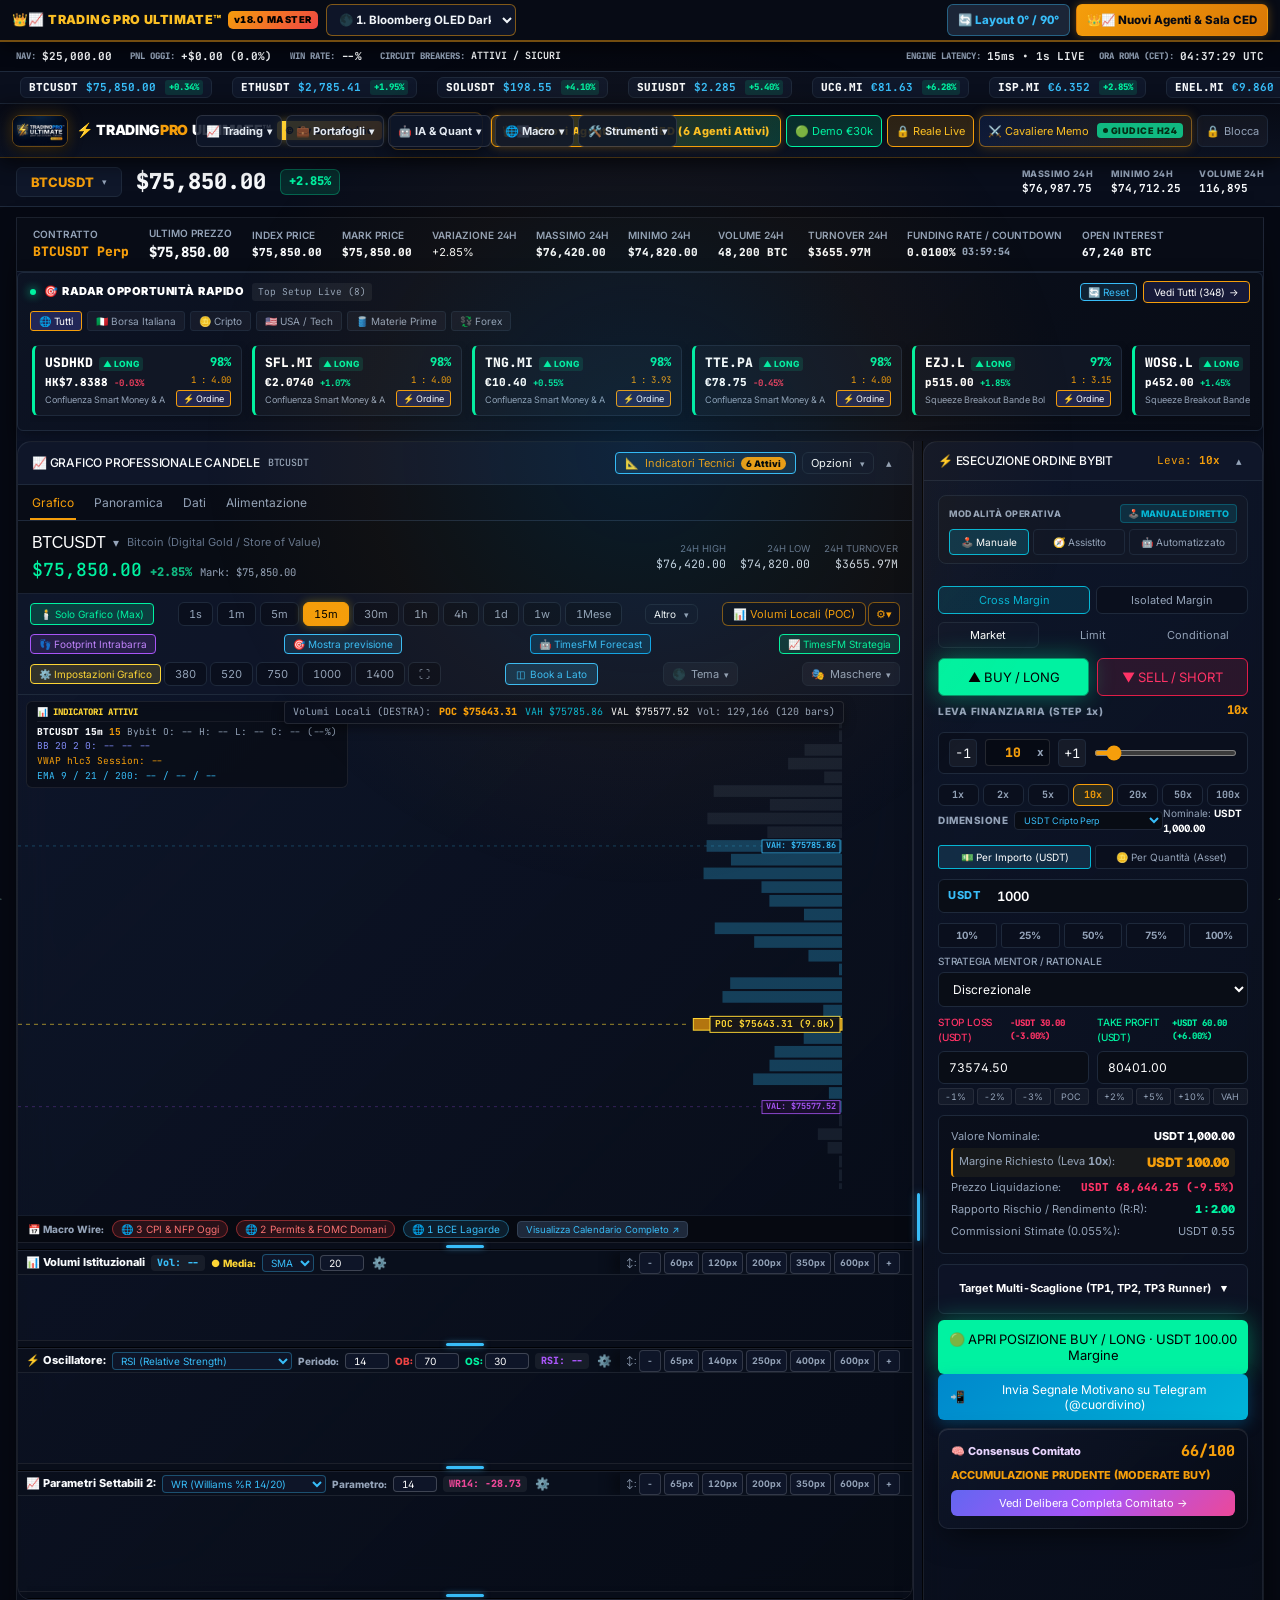
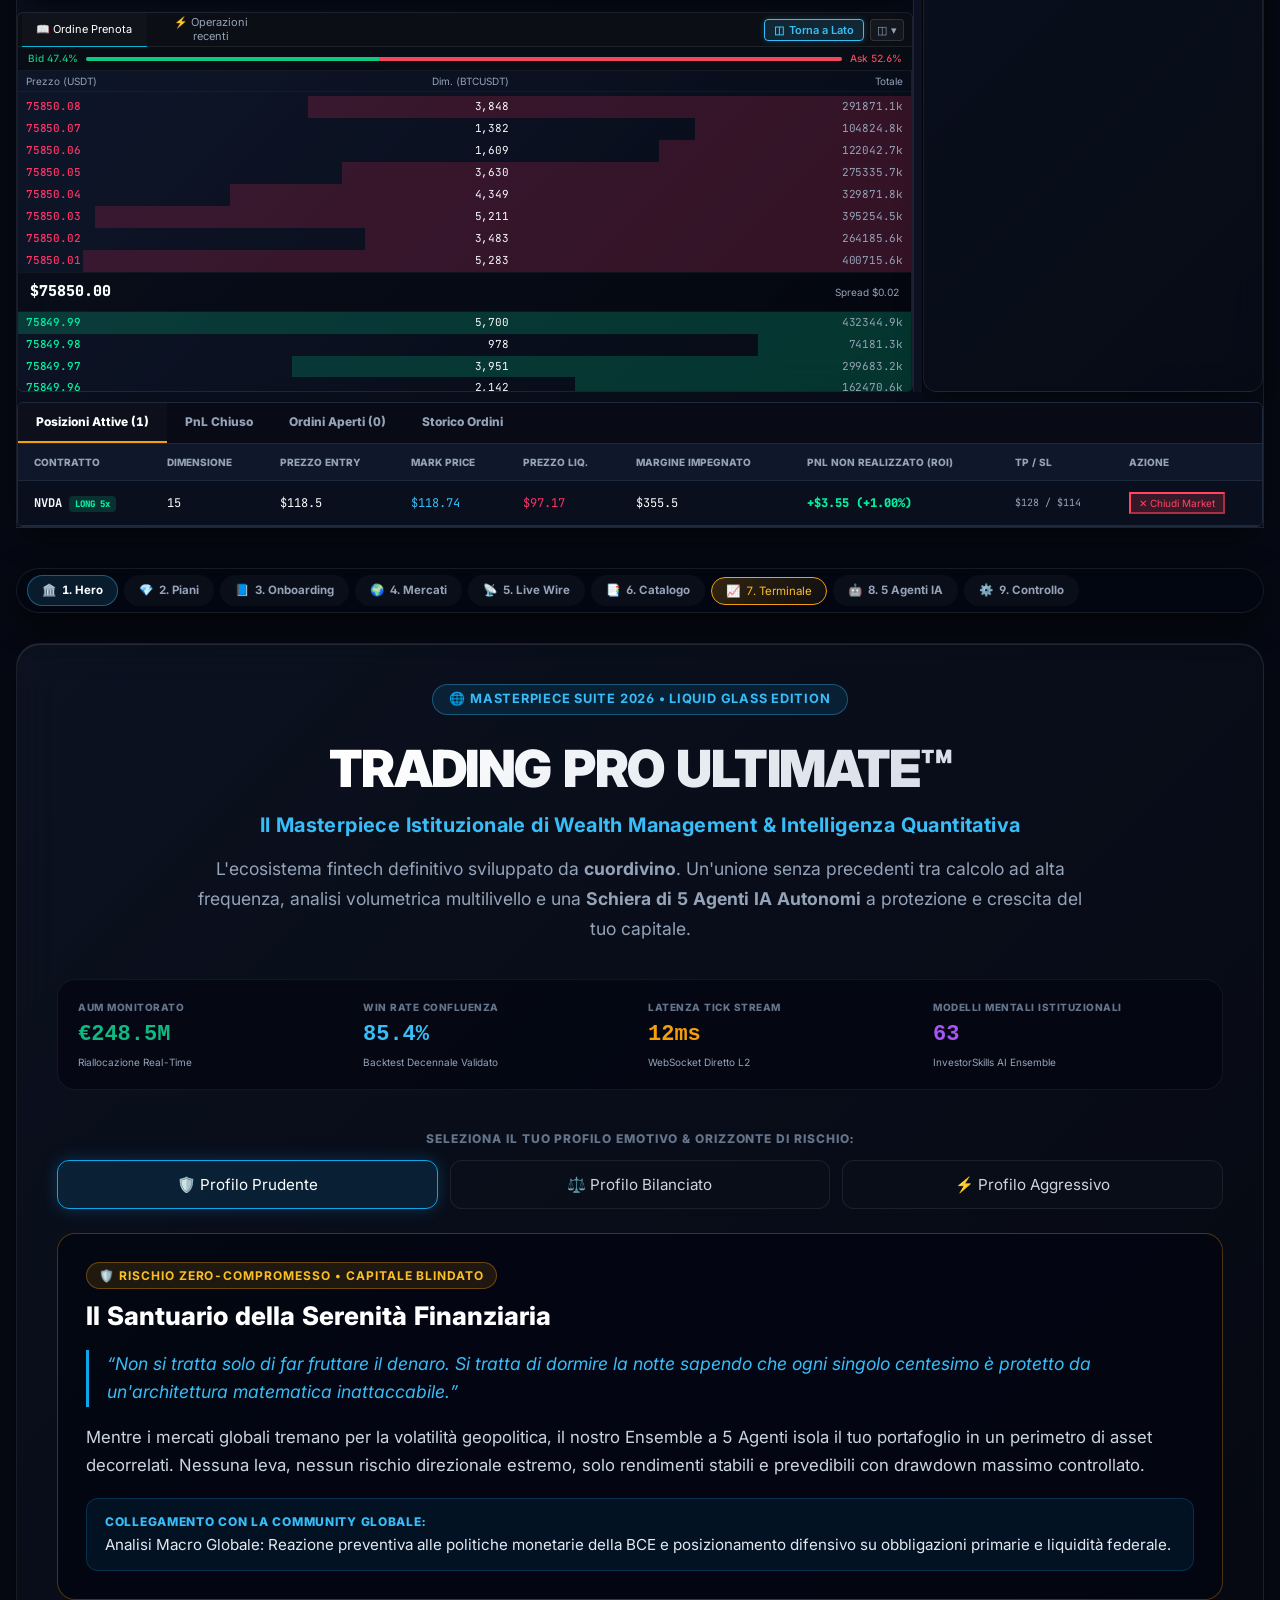
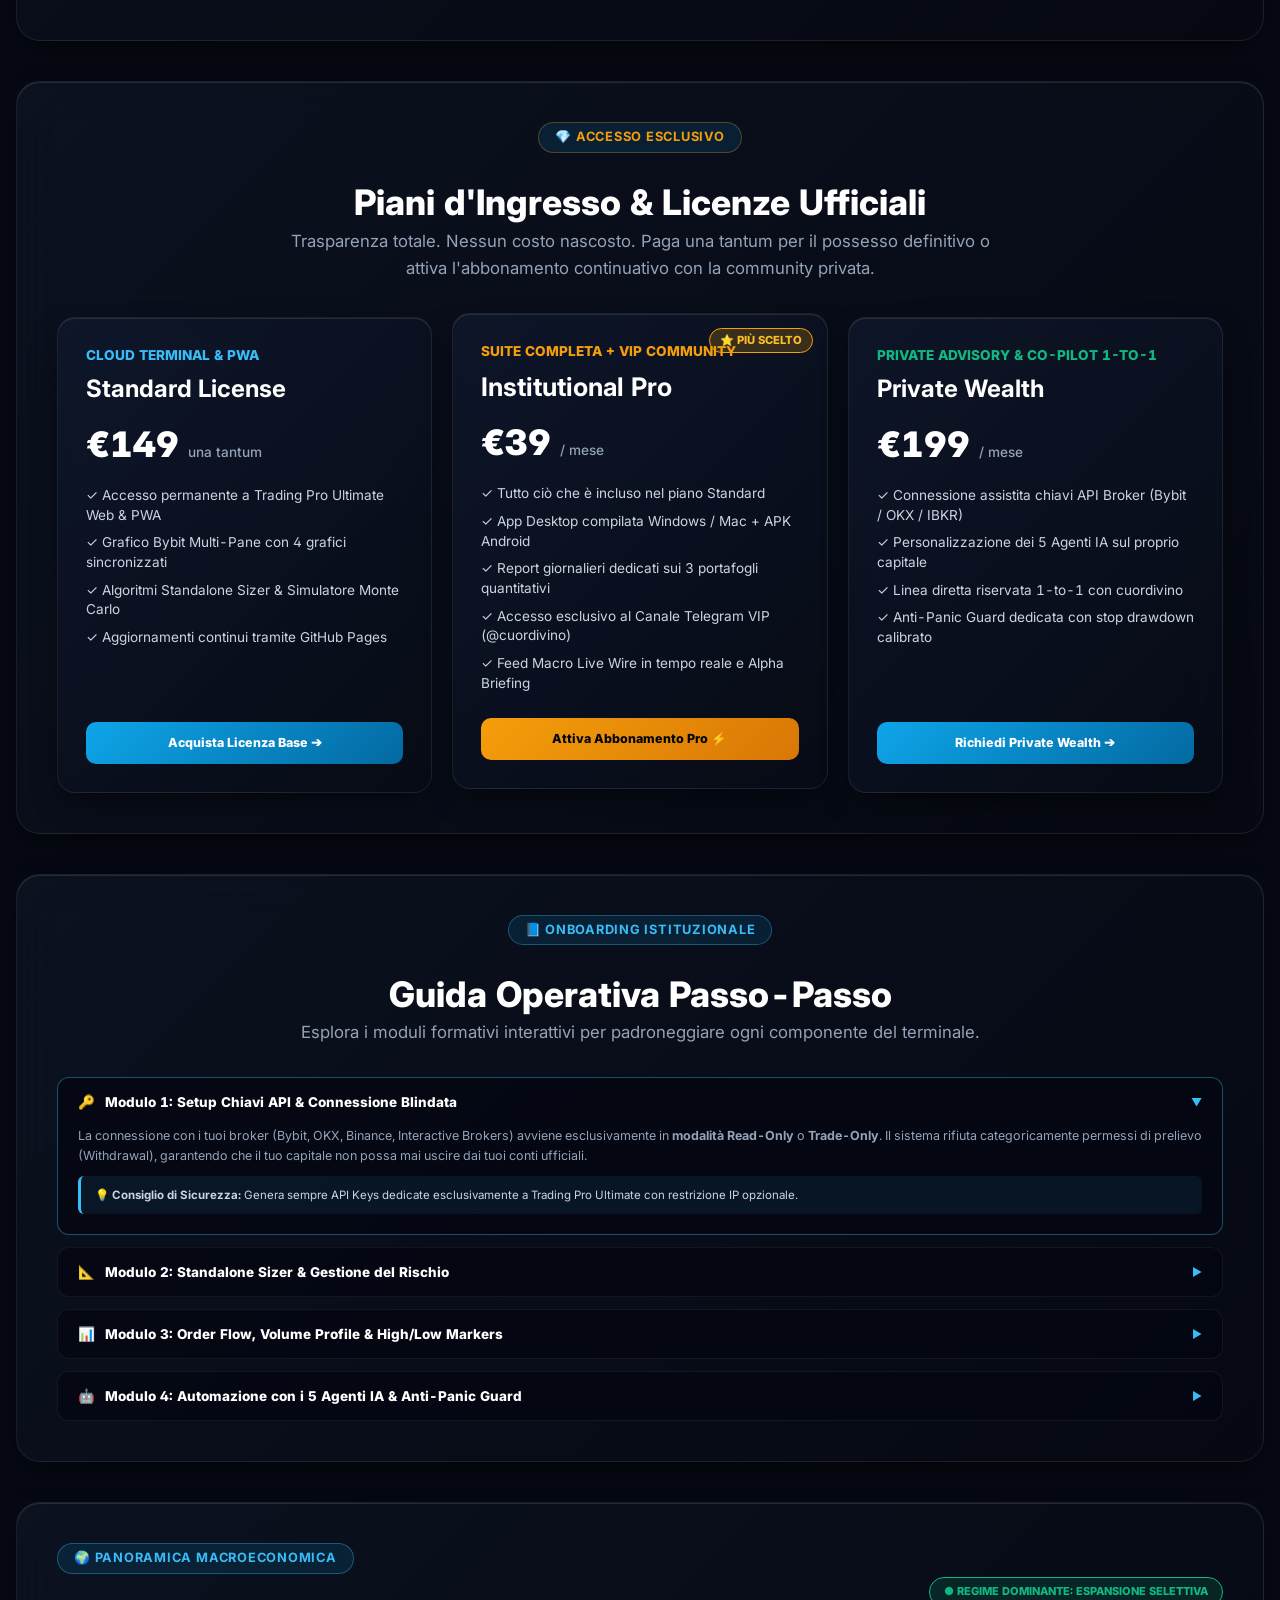
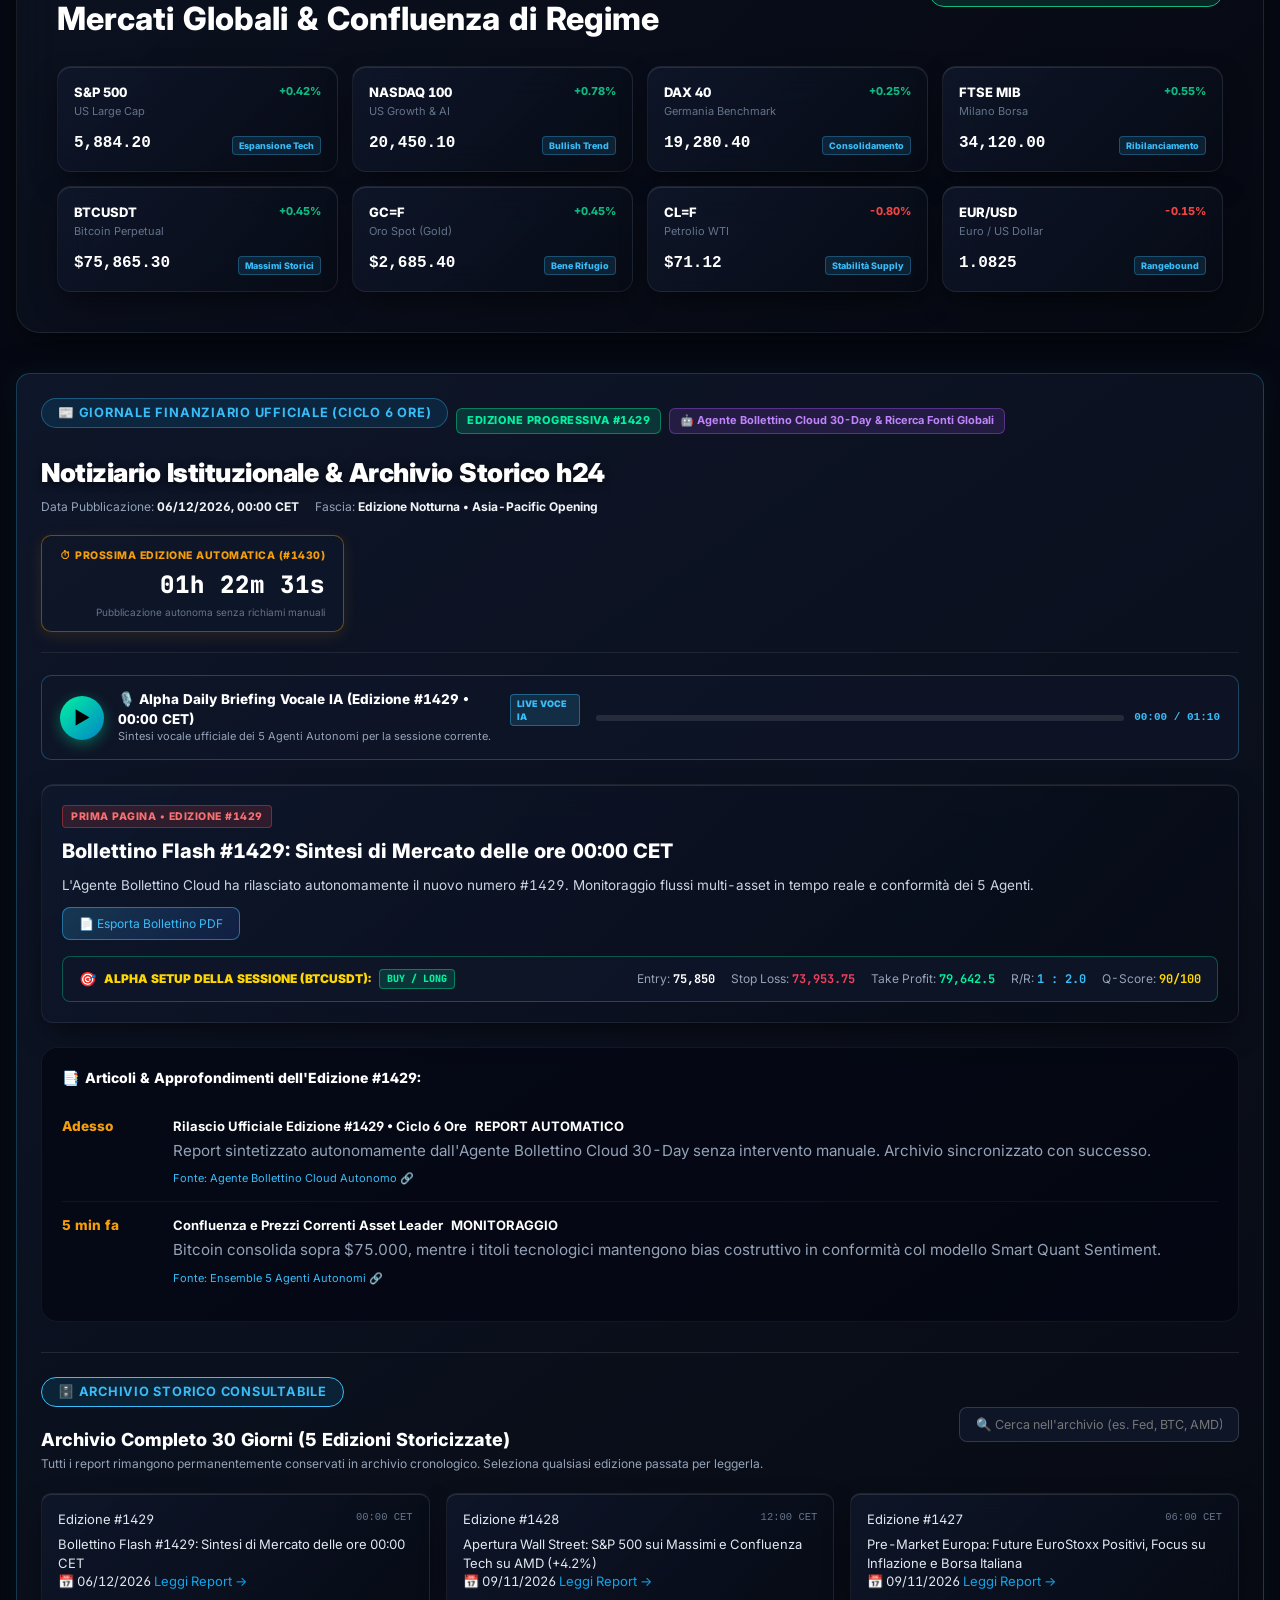
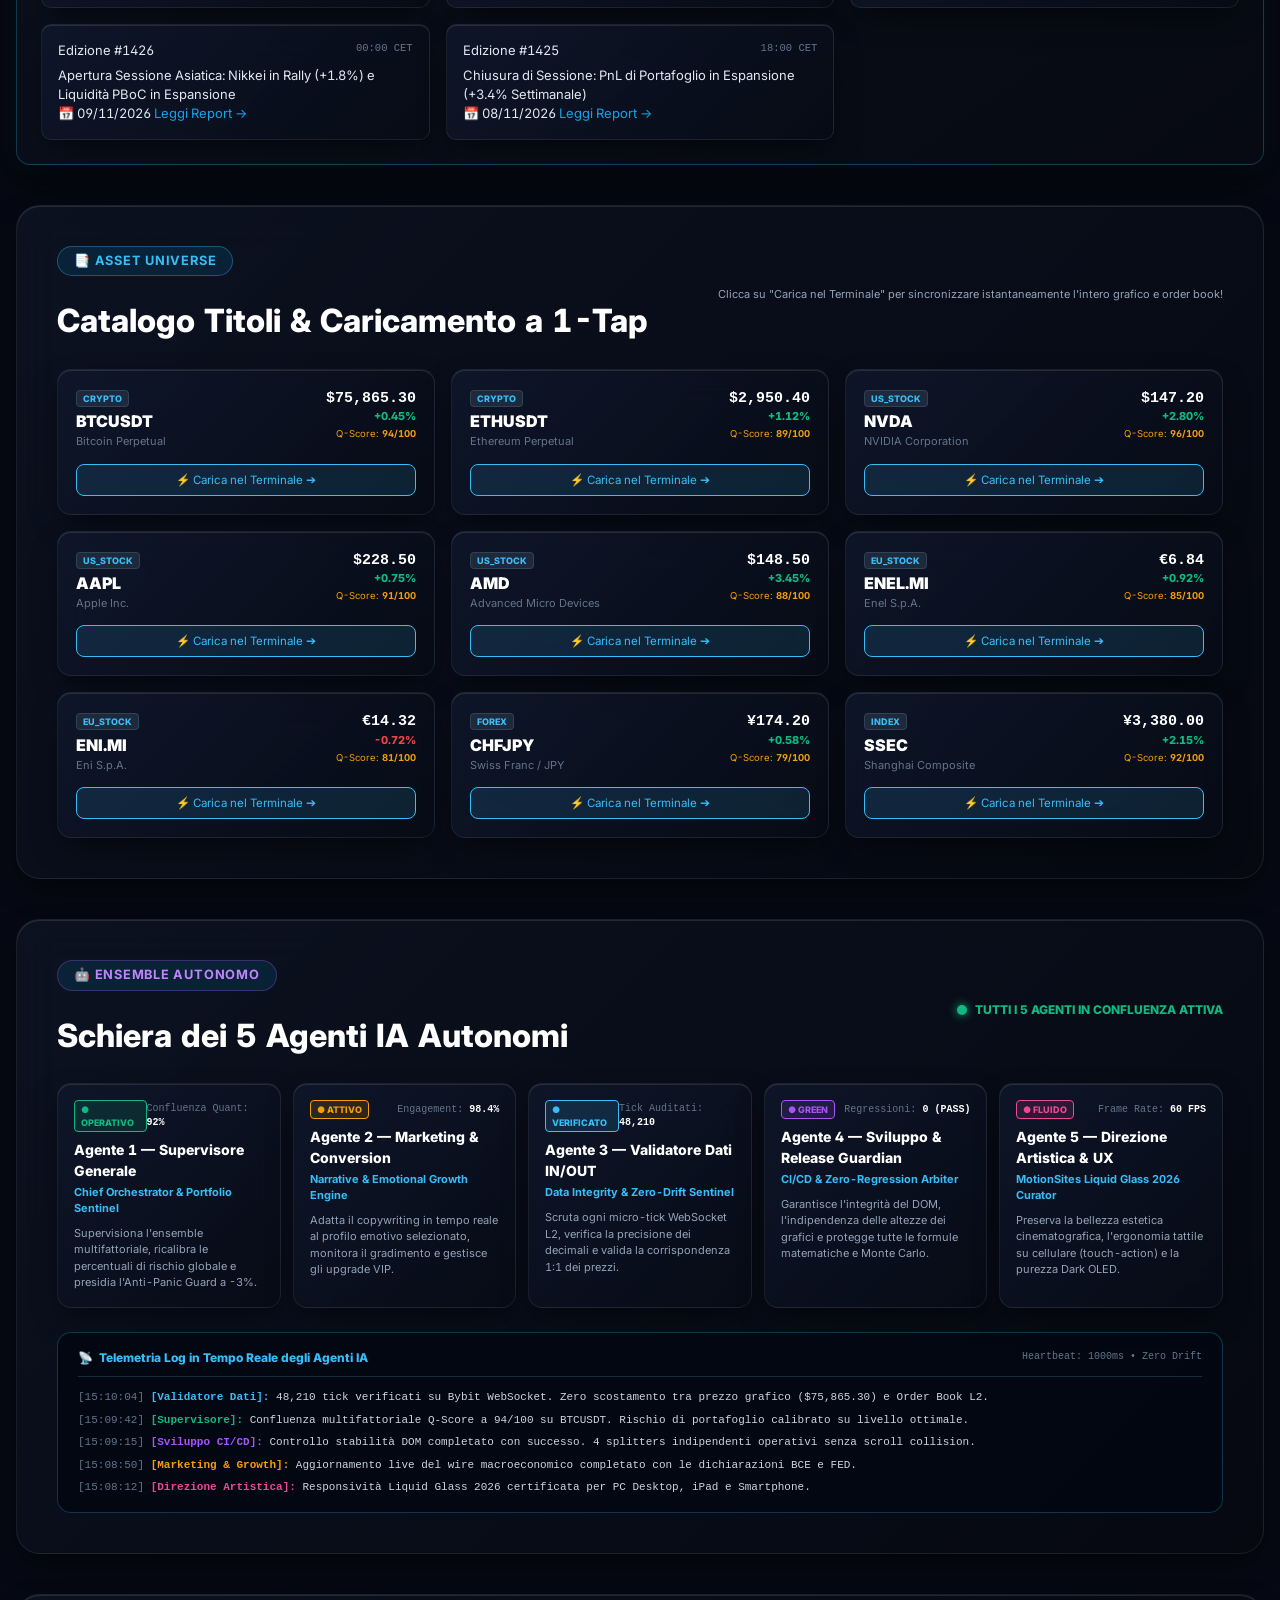
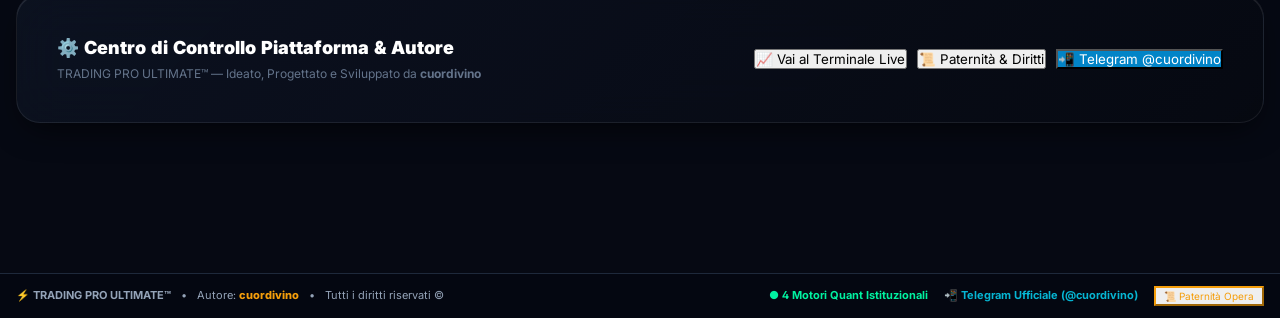
==== commit d8fc8346: "fix(v18.5): full Trading Pro Ultimate brand visibility on iPhone/PC, chart height elongation, crisp " ====
--- a/index.html
+++ b/index.html
@@ -28,7 +28,7 @@
   <!-- SAFE APP VERSION & PASSIVE CACHE PURGER (CRASH-FREE FOR SAFARI & WINDOWS 10) -->
   <script>
     (function() {
-      var CURR_VERSION = '18.0.0';
+      var CURR_VERSION = '18.5.0';
       try {
         var savedVer = localStorage.getItem('TPU_APP_VERSION');
         if (savedVer !== CURR_VERSION) {
@@ -65,22 +65,22 @@
   <script src="https://unpkg.com/lightweight-charts@4.1.3/dist/lightweight-charts.standalone.production.js"></script>
   
   <!-- Terminal Stylesheet -->
-  <link rel="stylesheet" href="css/terminal.css?v=18.0">
+  <link rel="stylesheet" href="css/terminal.css?v=18.5">
   <link rel="stylesheet" href="css/master-suite.css?v=4">
 
   <link rel="stylesheet" href="css/supreme-suite.css">
   <link rel="stylesheet" href="css/portfolio.css">
   <link rel="stylesheet" href="css/news_newspaper.css">
   <link rel="stylesheet" href="css/cavaliere_memo.css">
-  <link rel="stylesheet" href="css/responsive_11_rules.css">
+  <link rel="stylesheet" href="css/responsive_11_rules.css?v=18.5">
   <link rel="stylesheet" href="css/charts_3d_depth.css">
-  <link rel="stylesheet" href="css/ced_v18_suite.css?v=18.4">
+  <link rel="stylesheet" href="css/ced_v18_suite.css?v=18.5">
 </head>
 <body>
   <!-- TOP MONITOR CONTROL BAR v18.0 (12 MONITOR THEMES + ERGONOMIC TOUCH-FIRST + 0°/90° LAYOUT) -->
   <div id="cbMonitorControlBarV18">
     <div class="cb-bar-left">
-      <span class="cb-badge-title">👑📈 TPU CED</span>
+      <span class="cb-badge-title">👑📈 TRADING PRO ULTIMATE™</span>
       <span class="cb-badge-version">v18.0 MASTER</span>
     </div>
     <div class="cb-bar-center">
@@ -3717,6 +3717,6 @@
   <script src="js/tpu_security_guard.js?v=3.5.0"></script>
   <script src="js/marketing_erp_engine.js?v=3.5.0"></script>
   <script src="js/rnd_autonomous_agents.js?v=3.5.0"></script>
-  <script src="js/trading_ced_suite_v18.js?v=18.0"></script>
+  <script src="js/trading_ced_suite_v18.js?v=18.5"></script>
 </body>
 </html>
--- a/css/ced_v18_suite.css
+++ b/css/ced_v18_suite.css
@@ -646,44 +646,134 @@
 }
 
 
+
 /* =====================================================================
-   TPU v18.4 MASTER: ANTI-COLLISION & ERGONOMIC DESKTOP/MOBILE HEADER FIX
+   TPU v18.5 MASTER: FULL BRAND VISIBILITY ON IPHONE & PC + ZERO OVERLAP
    ===================================================================== */
-.terminal-header {
-  display: flex !important;
-  align-items: center !important;
-  justify-content: space-between !important;
-  gap: 8px !important;
-  height: 52px !important;
-  min-height: 52px !important;
-  padding: 0 12px !important;
-  box-sizing: border-box !important;
-  overflow-x: auto !important;
-  overflow-y: hidden !important;
-  scrollbar-width: none !important;
-}
-.terminal-header::-webkit-scrollbar {
-  display: none !important;
-}
-
-.brand-box {
-  flex: 0 0 auto !important;
-  min-width: 190px !important;
-  max-width: 240px !important;
-  overflow: hidden !important;
-}
-
-.chapters-nav-desktop {
-  flex: 0 1 auto !important;
-  display: flex !important;
-  align-items: center !important;
-  gap: 4px !important;
-  min-width: 0 !important;
-  overflow-x: auto !important;
-  scrollbar-width: none !important;
-}
-.chapters-nav-desktop::-webkit-scrollbar {
-  display: none !important;
+@media screen and (min-width: 769px) {
+  .terminal-header {
+    display: flex !important;
+    flex-direction: row !important;
+    align-items: center !important;
+    justify-content: space-between !important;
+    gap: 8px !important;
+    min-height: 54px !important;
+    height: auto !important;
+    padding: 4px 12px !important;
+    box-sizing: border-box !important;
+    overflow: visible !important;
+  }
+
+  .brand-box {
+    flex: 0 0 auto !important;
+    display: flex !important;
+    flex-direction: row !important;
+    align-items: center !important;
+    gap: 8px !important;
+    min-width: 210px !important;
+    max-width: none !important;
+    overflow: visible !important;
+  }
+
+  .brand-title {
+    display: flex !important;
+    align-items: center !important;
+    gap: 6px !important;
+    font-size: 14px !important;
+    font-weight: 900 !important;
+    color: #ffffff !important;
+    white-space: nowrap !important;
+    visibility: visible !important;
+    opacity: 1 !important;
+  }
+
+  .chapters-nav-desktop {
+    flex: 0 1 auto !important;
+    display: flex !important;
+    align-items: center !important;
+    gap: 4px !important;
+    min-width: 0 !important;
+    overflow: visible !important;
+  }
+}
+
+/* IPHONE & MOBILE (< 768px): FULL LOGO + TRADING PRO ULTIMATE™ TITLE 100% VISIBLE */
+@media screen and (max-width: 768px) {
+  .terminal-header {
+    display: flex !important;
+    flex-direction: column !important;
+    align-items: center !important;
+    justify-content: center !important;
+    height: auto !important;
+    min-height: auto !important;
+    max-height: none !important;
+    padding: 10px 12px !important;
+    gap: 8px !important;
+    overflow: visible !important;
+    background: linear-gradient(180deg, rgba(10, 15, 29, 0.98) 0%, rgba(7, 10, 18, 0.98) 100%) !important;
+    border-bottom: 1px solid rgba(245, 158, 11, 0.35) !important;
+  }
+
+  .brand-box {
+    display: flex !important;
+    flex-direction: column !important;
+    align-items: center !important;
+    justify-content: center !important;
+    width: 100% !important;
+    min-width: 0 !important;
+    max-width: 100% !important;
+    overflow: visible !important;
+    gap: 6px !important;
+    margin: 0 auto !important;
+  }
+
+  .institutional-site-logo {
+    height: 60px !important;
+    width: auto !important;
+    max-width: 240px !important;
+    display: block !important;
+    margin: 0 auto !important;
+    border-radius: 10px !important;
+    border: 2px solid rgba(245, 158, 11, 0.55) !important;
+    box-shadow: 0 0 18px rgba(245, 158, 11, 0.35) !important;
+  }
+
+  .brand-text-wrap {
+    display: flex !important;
+    flex-direction: column !important;
+    align-items: center !important;
+    justify-content: center !important;
+    width: 100% !important;
+    text-align: center !important;
+    overflow: visible !important;
+  }
+
+  .brand-title {
+    display: flex !important;
+    flex-wrap: wrap !important;
+    align-items: center !important;
+    justify-content: center !important;
+    gap: 6px !important;
+    font-size: 16px !important;
+    font-weight: 900 !important;
+    color: #ffffff !important;
+    letter-spacing: 0.5px !important;
+    line-height: 1.25 !important;
+    text-align: center !important;
+    visibility: visible !important;
+    opacity: 1 !important;
+    text-shadow: 0 2px 10px rgba(245, 158, 11, 0.4) !important;
+  }
+
+  .brand-subtitle {
+    display: block !important;
+    font-size: 9px !important;
+    font-weight: 700 !important;
+    color: #94a3b8 !important;
+    letter-spacing: 0.6px !important;
+    text-align: center !important;
+    margin-top: 2px !important;
+  }
 }
 
 .chapter-dropdown-btn {
@@ -720,86 +810,33 @@
   letter-spacing: 0.3px !important;
 }
 
-/* TOP MONITOR CONTROL BAR: ZERO-COLLISION SWATCHES & BUTTONS */
+/* ENSURE MEGA ASSET DROPDOWN & CHAPTER MENUS ARE NEVER CLIPPED */
+.active-asset-bar {
+  overflow: visible !important;
+  z-index: 500 !important;
+}
+
+#asset-mega-dropdown.mega-asset-dropdown {
+  z-index: 999999 !important;
+}
+
+/* TOP MONITOR CONTROL BAR: FULL BRAND NAME VISIBILITY ON IPHONE & PC */
 #cbMonitorControlBarV18 {
   display: flex !important;
   align-items: center !important;
   justify-content: space-between !important;
   gap: 8px !important;
   padding: 4px 12px !important;
-  height: 42px !important;
   min-height: 42px !important;
+  height: auto !important;
   box-sizing: border-box !important;
-  overflow: hidden !important;
-}
-
-.cb-brand-tag {
-  flex: 0 0 auto !important;
-}
-
-.cb-center-controls {
-  flex: 0 1 auto !important;
-  display: flex !important;
-  align-items: center !important;
-  gap: 6px !important;
-  min-width: 0 !important;
-}
-
-.cb-swatches-wrap {
-  display: flex !important;
-  align-items: center !important;
-  gap: 2px !important;
-  flex: 0 1 auto !important;
   overflow-x: auto !important;
-  scrollbar-width: none !important;
-}
-.cb-swatches-wrap::-webkit-scrollbar {
-  display: none !important;
-}
-
-.cb-right-controls {
-  flex: 0 0 auto !important;
-  display: flex !important;
-  align-items: center !important;
-  gap: 6px !important;
-}
-
-/* Laptop and standard PC screen safety: auto-collapse swatches if width < 1550px */
-@media (max-width: 1550px) {
-  .cb-swatches-wrap {
-    display: none !important;
-  }
-}
-
-/* MACRO GLOBE TRACK & ON-CHART TIMELINE PINS */
-.macro-timeline-track {
-  position: absolute;
-  bottom: 26px;
-  left: 0;
-  right: 68px;
-  height: 24px;
-  pointer-events: none;
-  z-index: 15;
-}
-.macro-globe-marker {
-  position: absolute;
-  bottom: 2px;
-  transform: translateX(-50%);
-  pointer-events: auto;
-  display: inline-flex;
-  align-items: center;
-  background: rgba(15, 23, 42, 0.92);
-  border: 1px solid rgba(56, 189, 248, 0.7);
-  box-shadow: 0 0 8px rgba(56, 189, 248, 0.35);
-  border-radius: 12px;
-  padding: 1px 6px;
-  cursor: pointer;
-  transition: transform 0.15s ease, box-shadow 0.15s ease;
-  user-select: none;
-}
-.macro-globe-marker:hover {
-  transform: translateX(-50%) scale(1.12);
-  box-shadow: 0 0 12px rgba(56, 189, 248, 0.8);
-  border-color: #38bdf8;
-  z-index: 30;
-}
+}
+
+.cb-badge-title {
+  font-size: 12.5px !important;
+  font-weight: 900 !important;
+  color: #fbbf24 !important;
+  letter-spacing: 0.4px !important;
+  white-space: nowrap !important;
+}
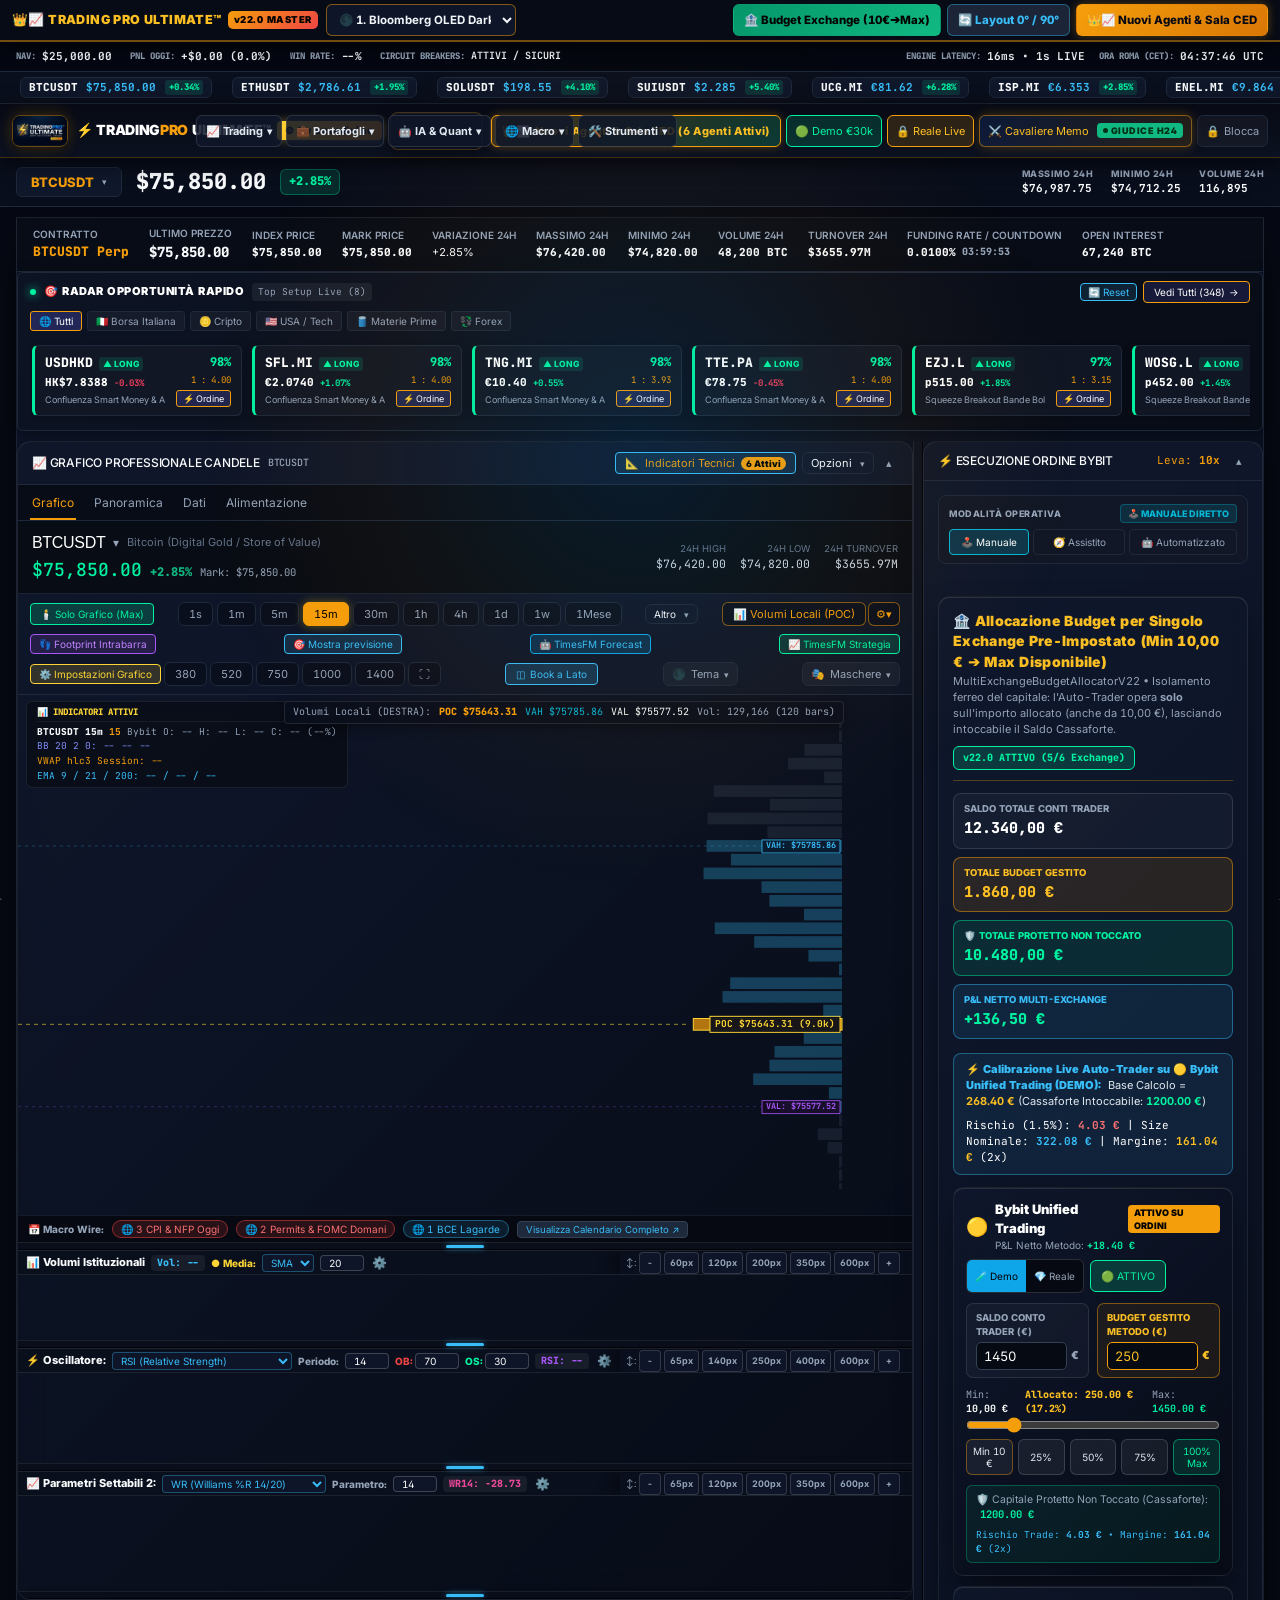
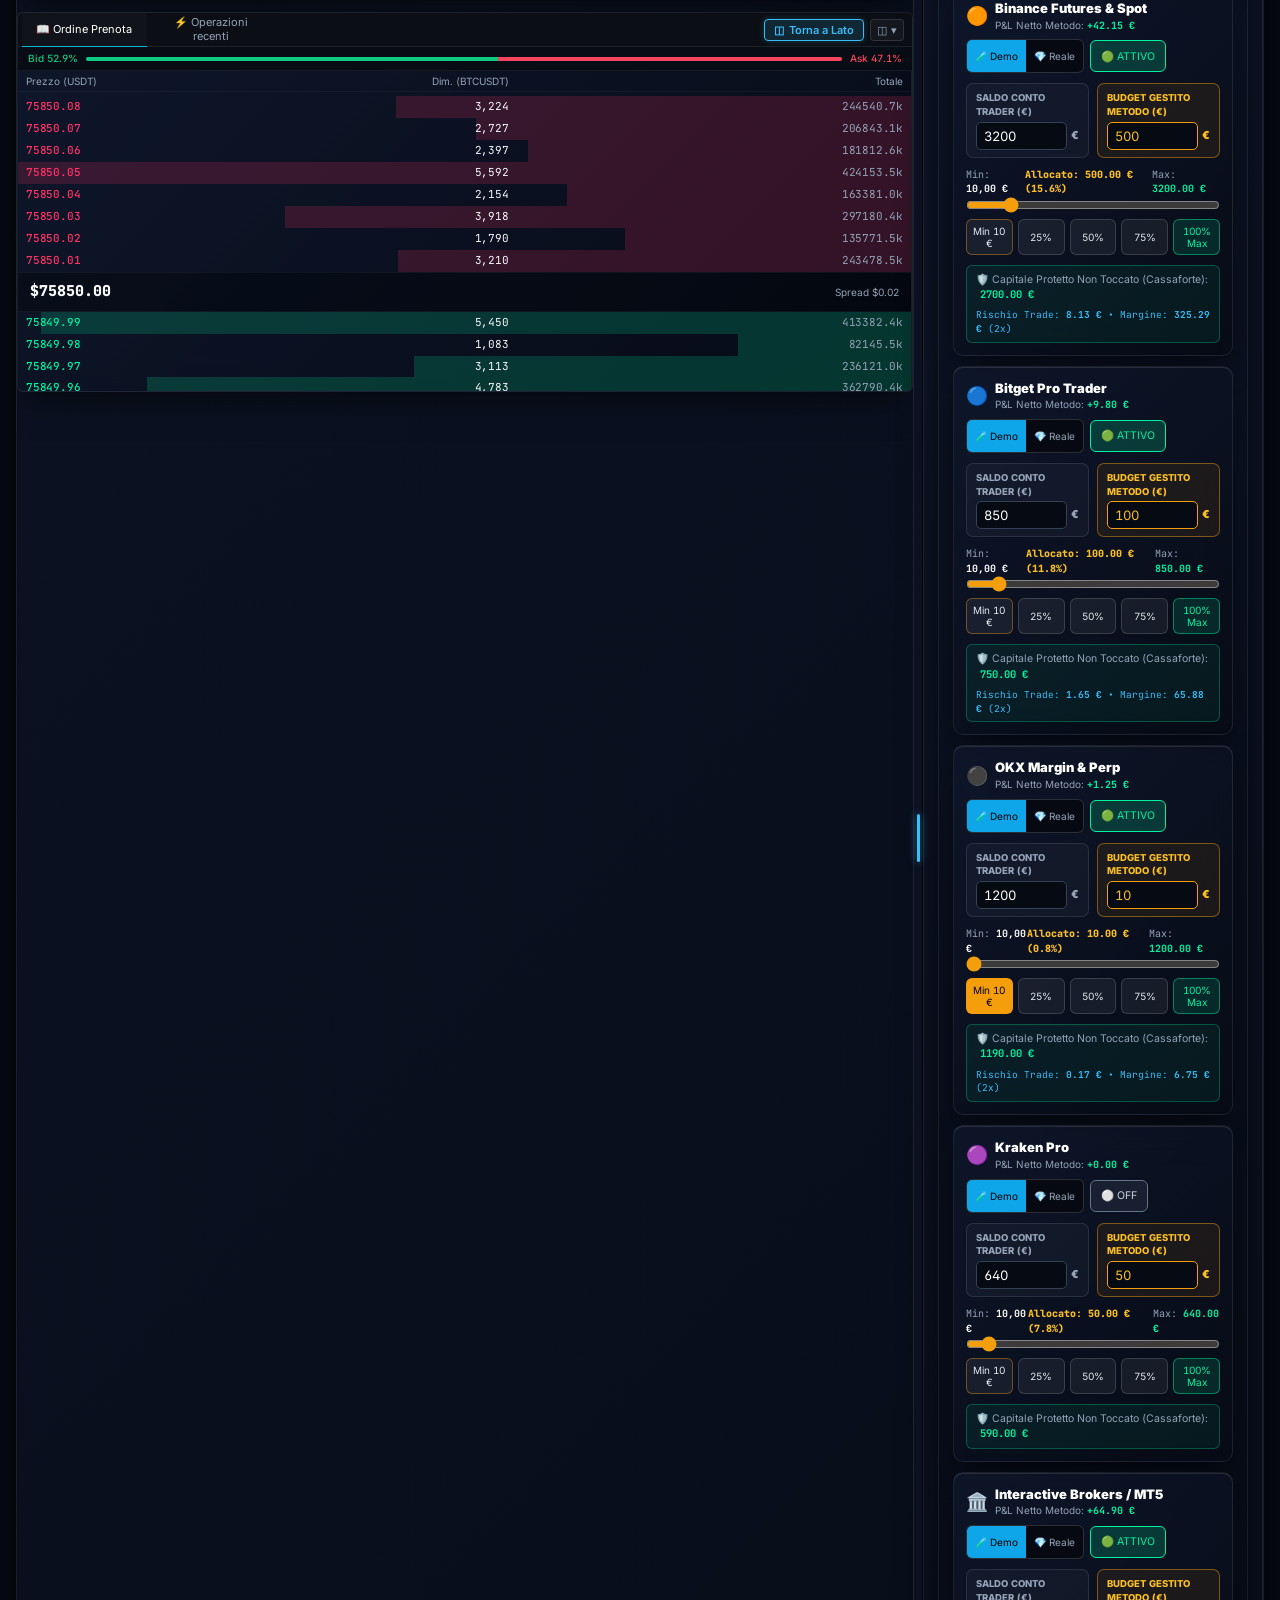
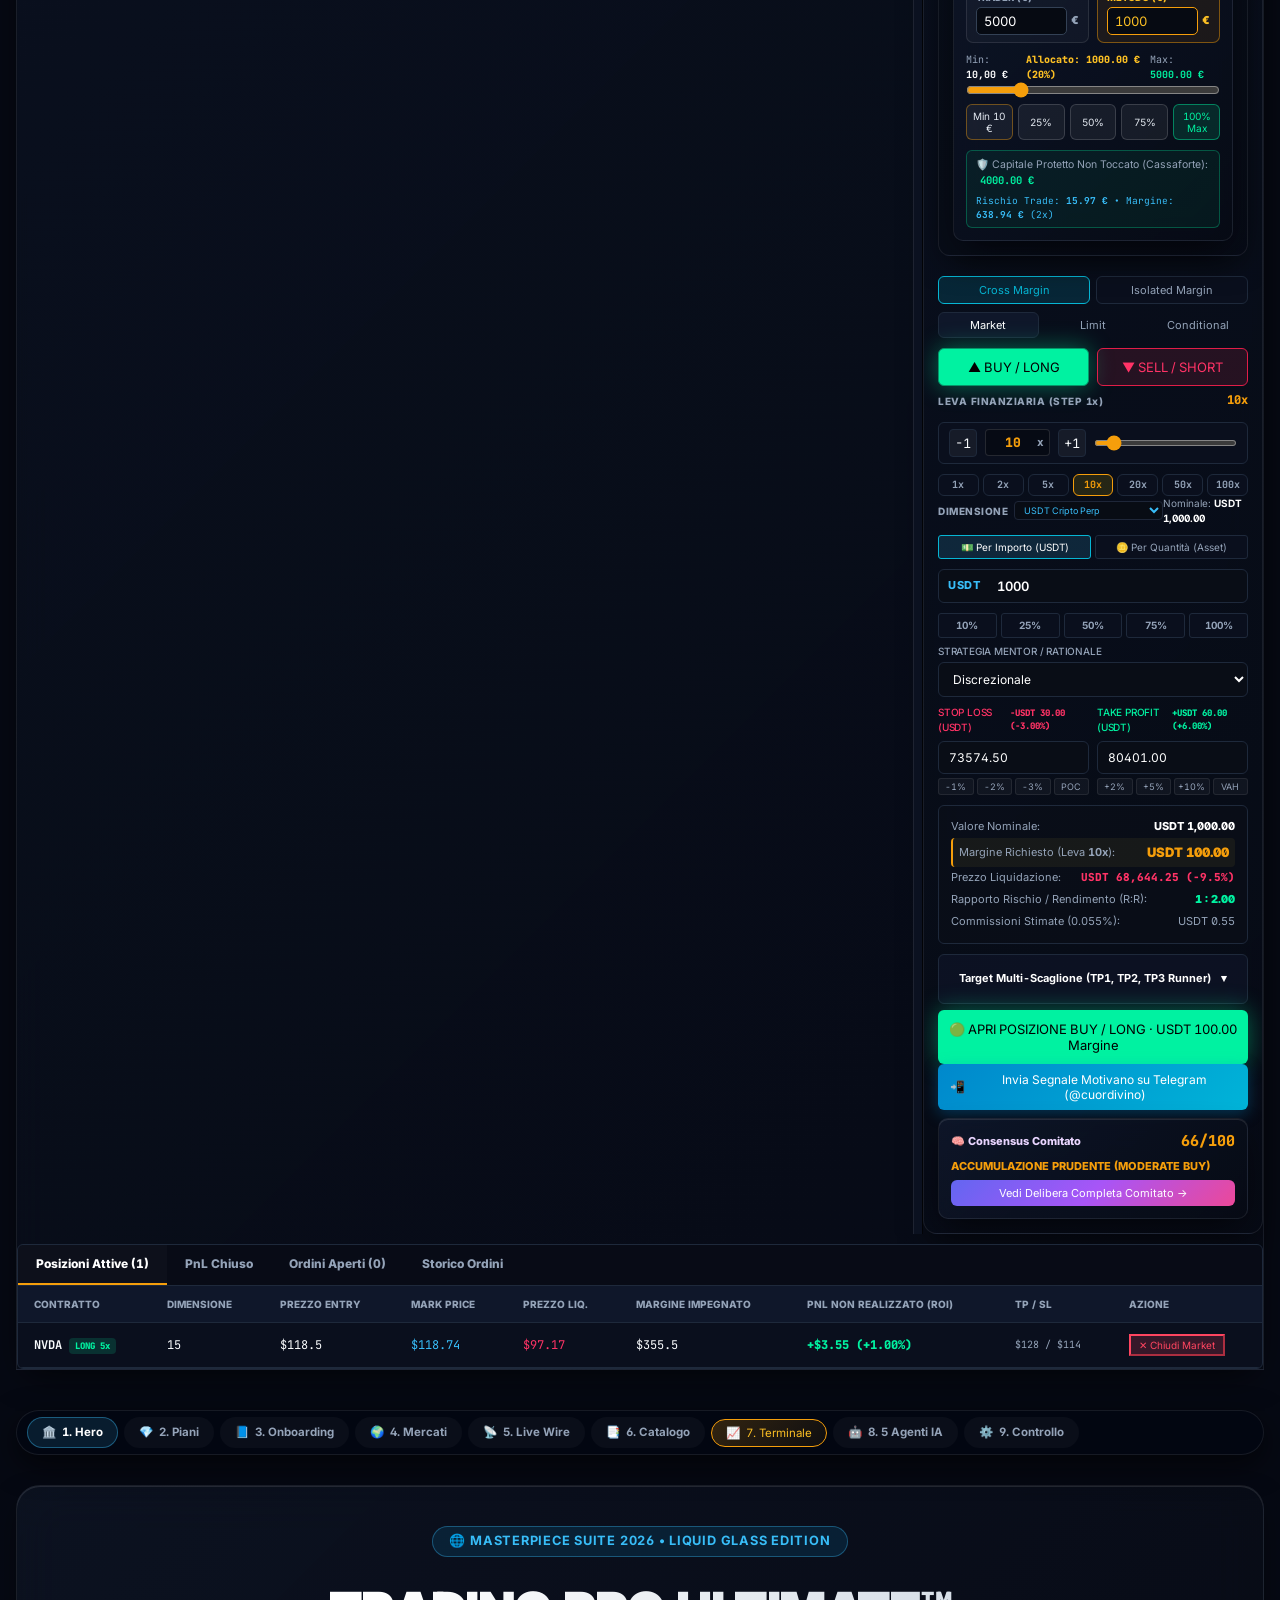
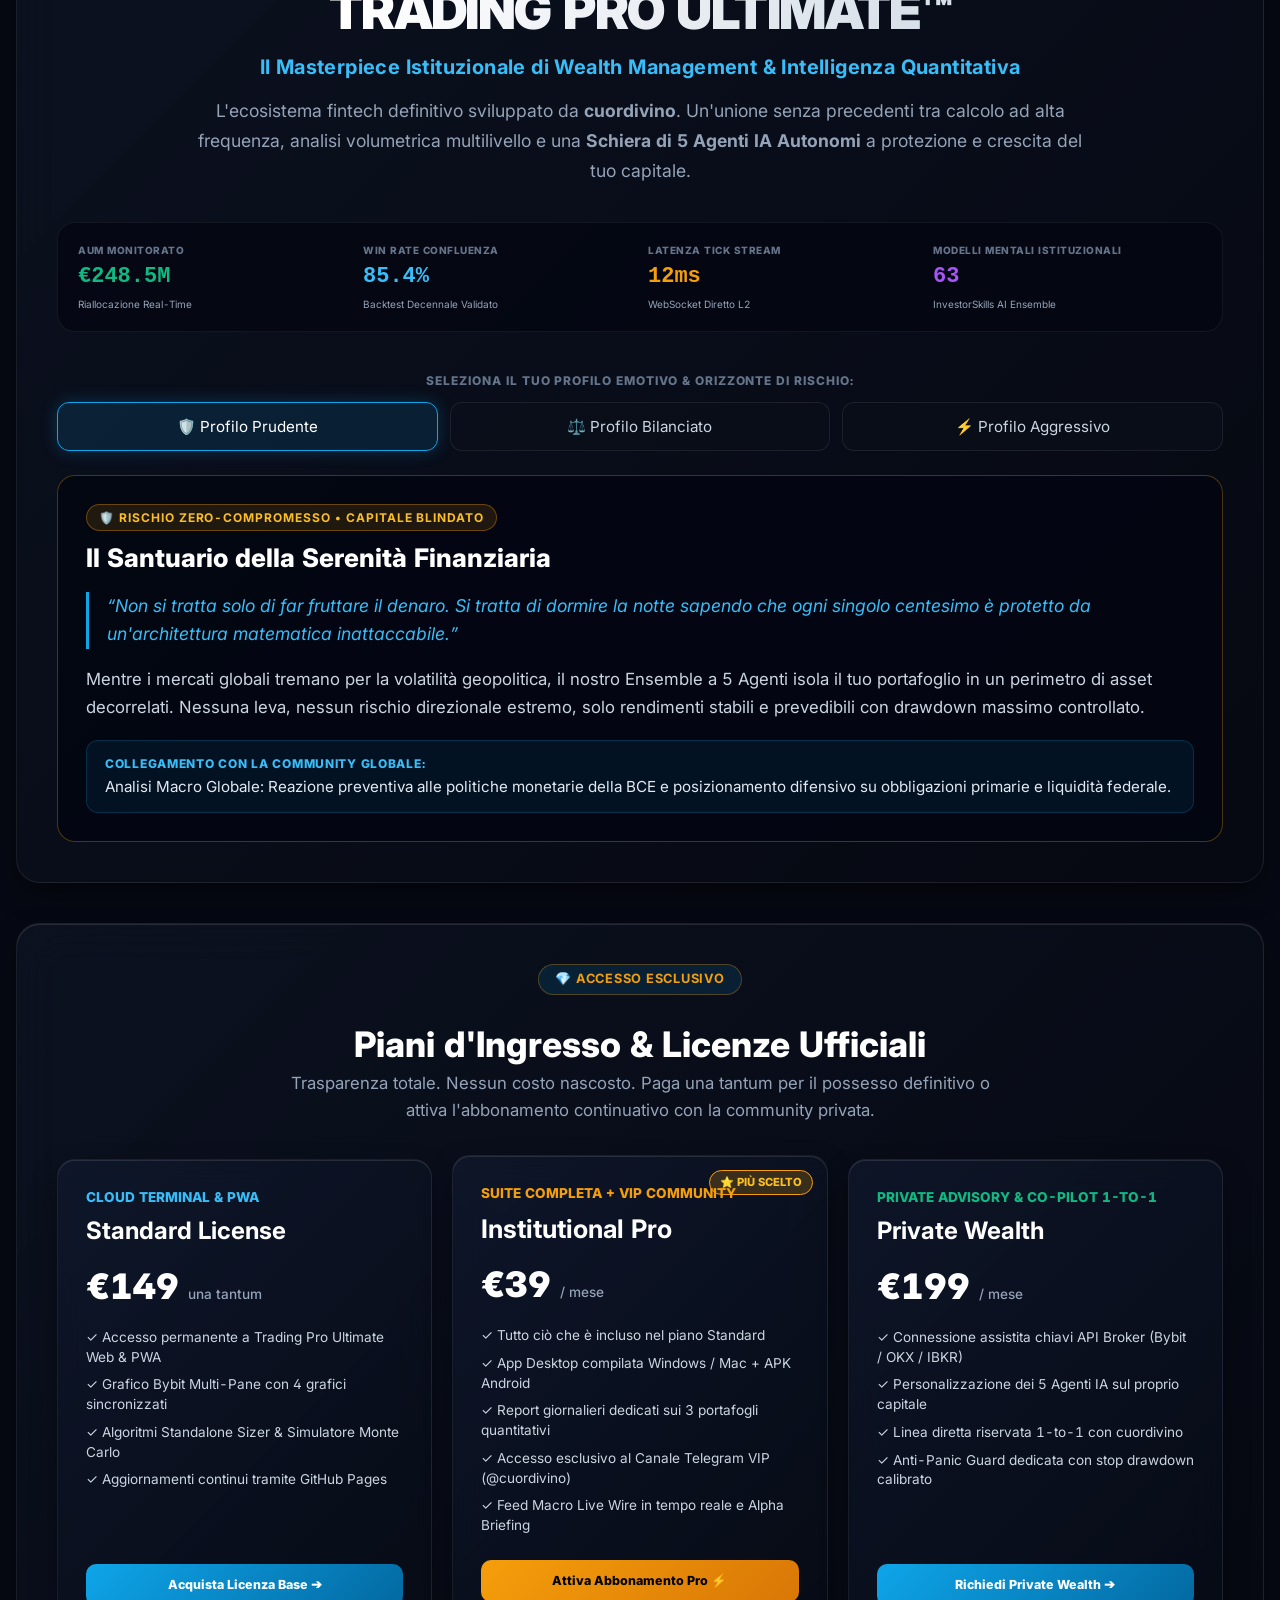
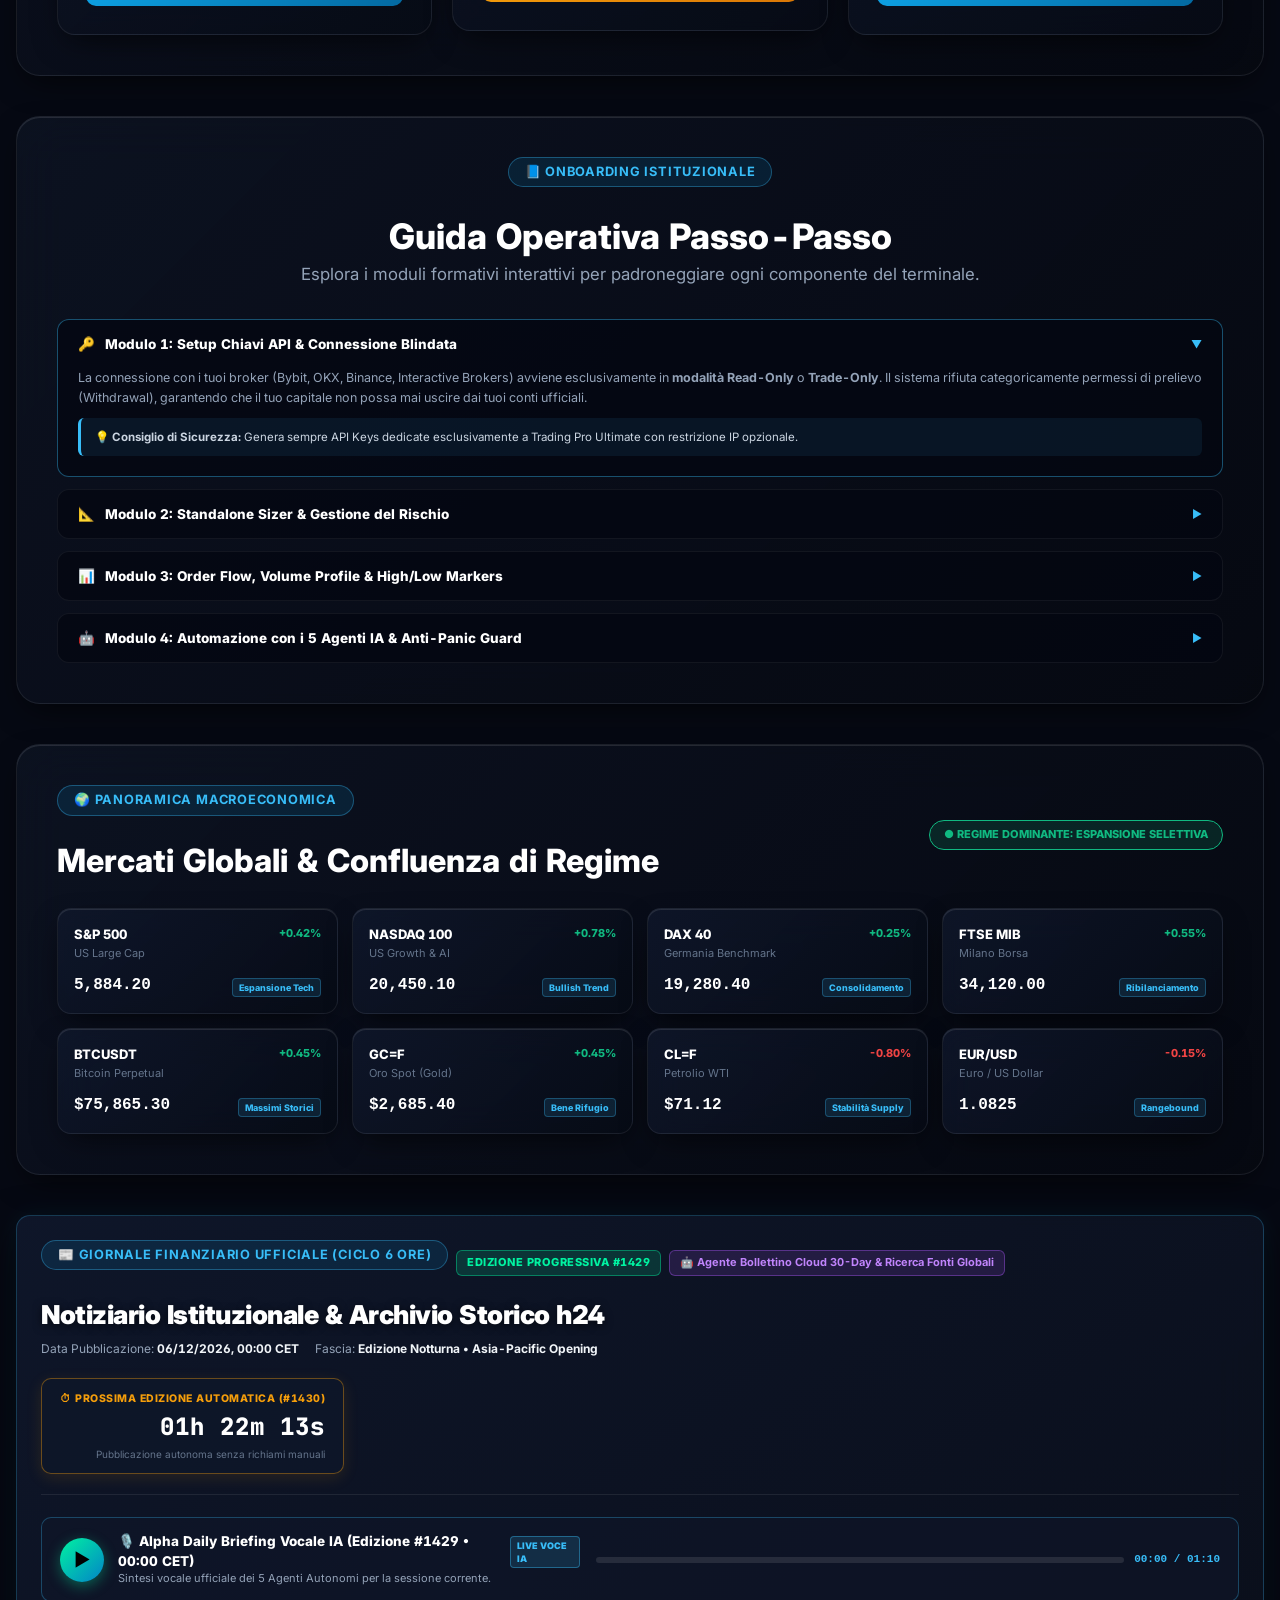
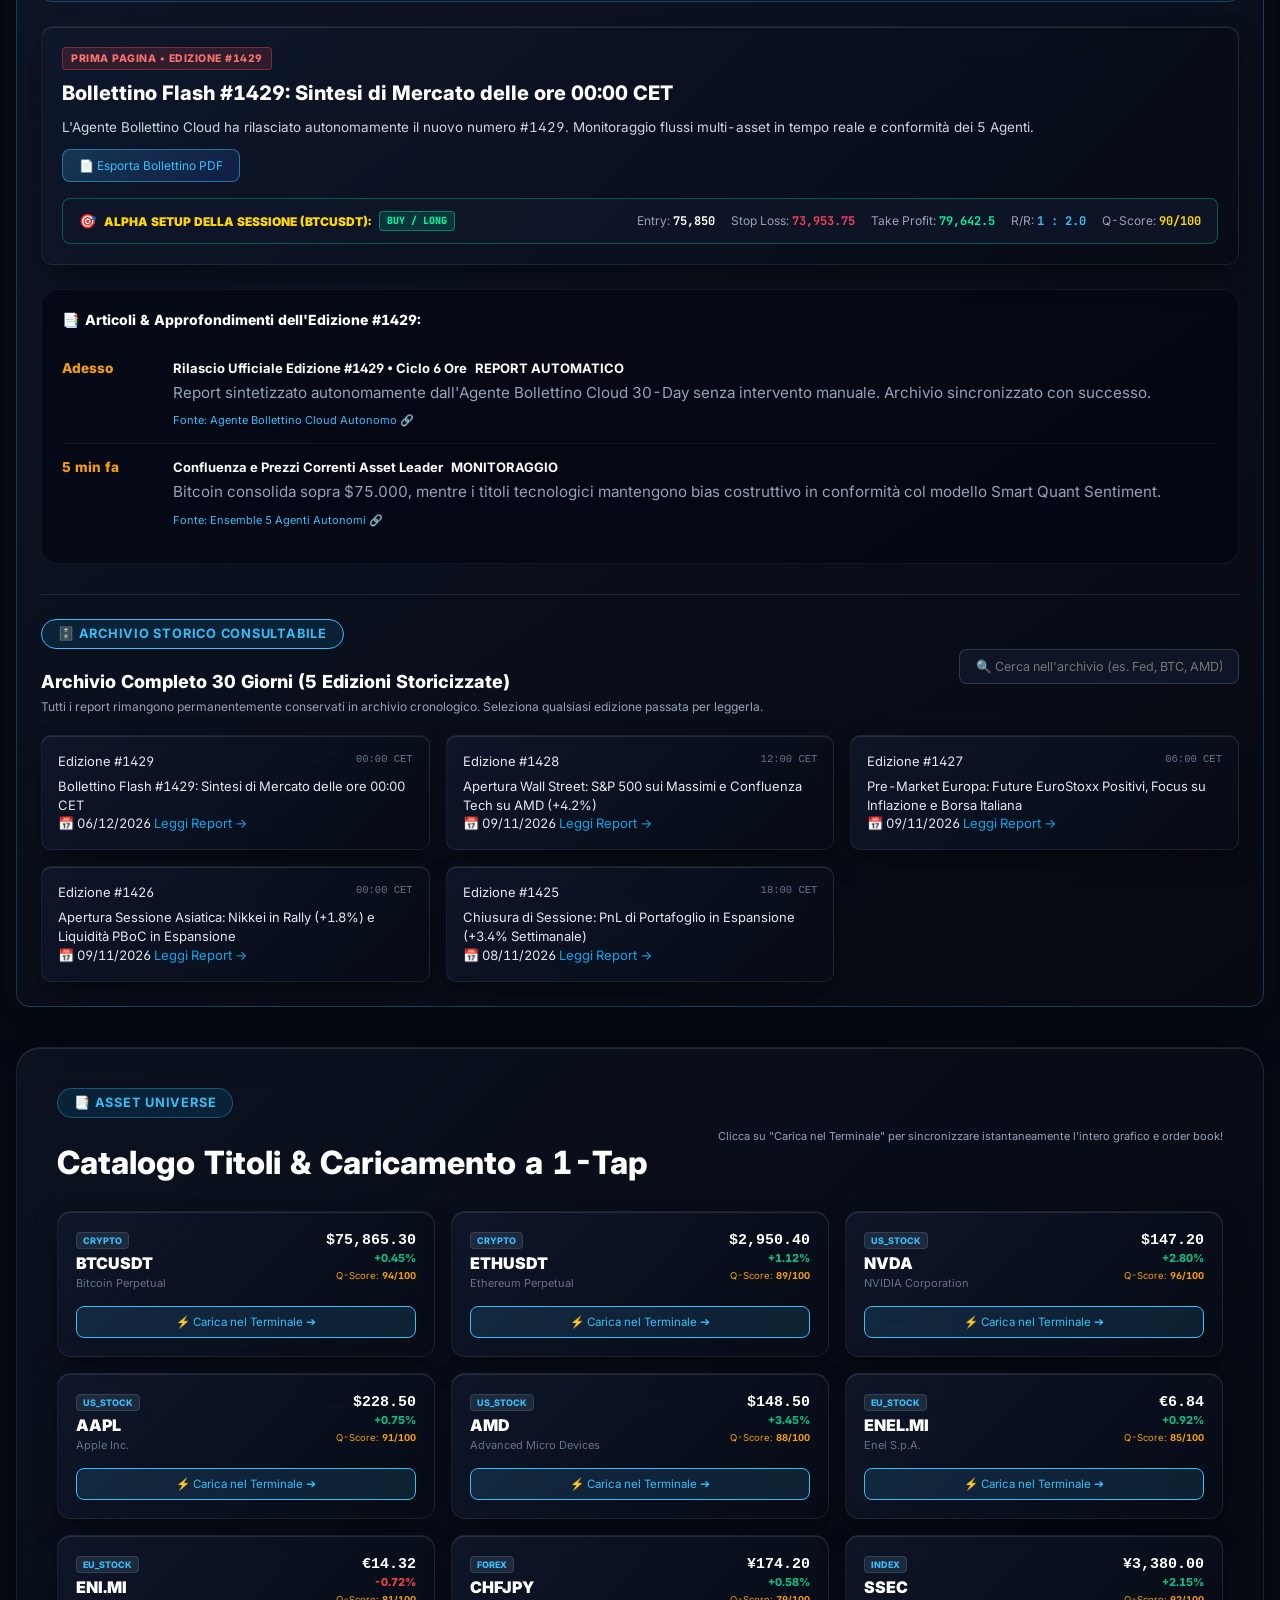
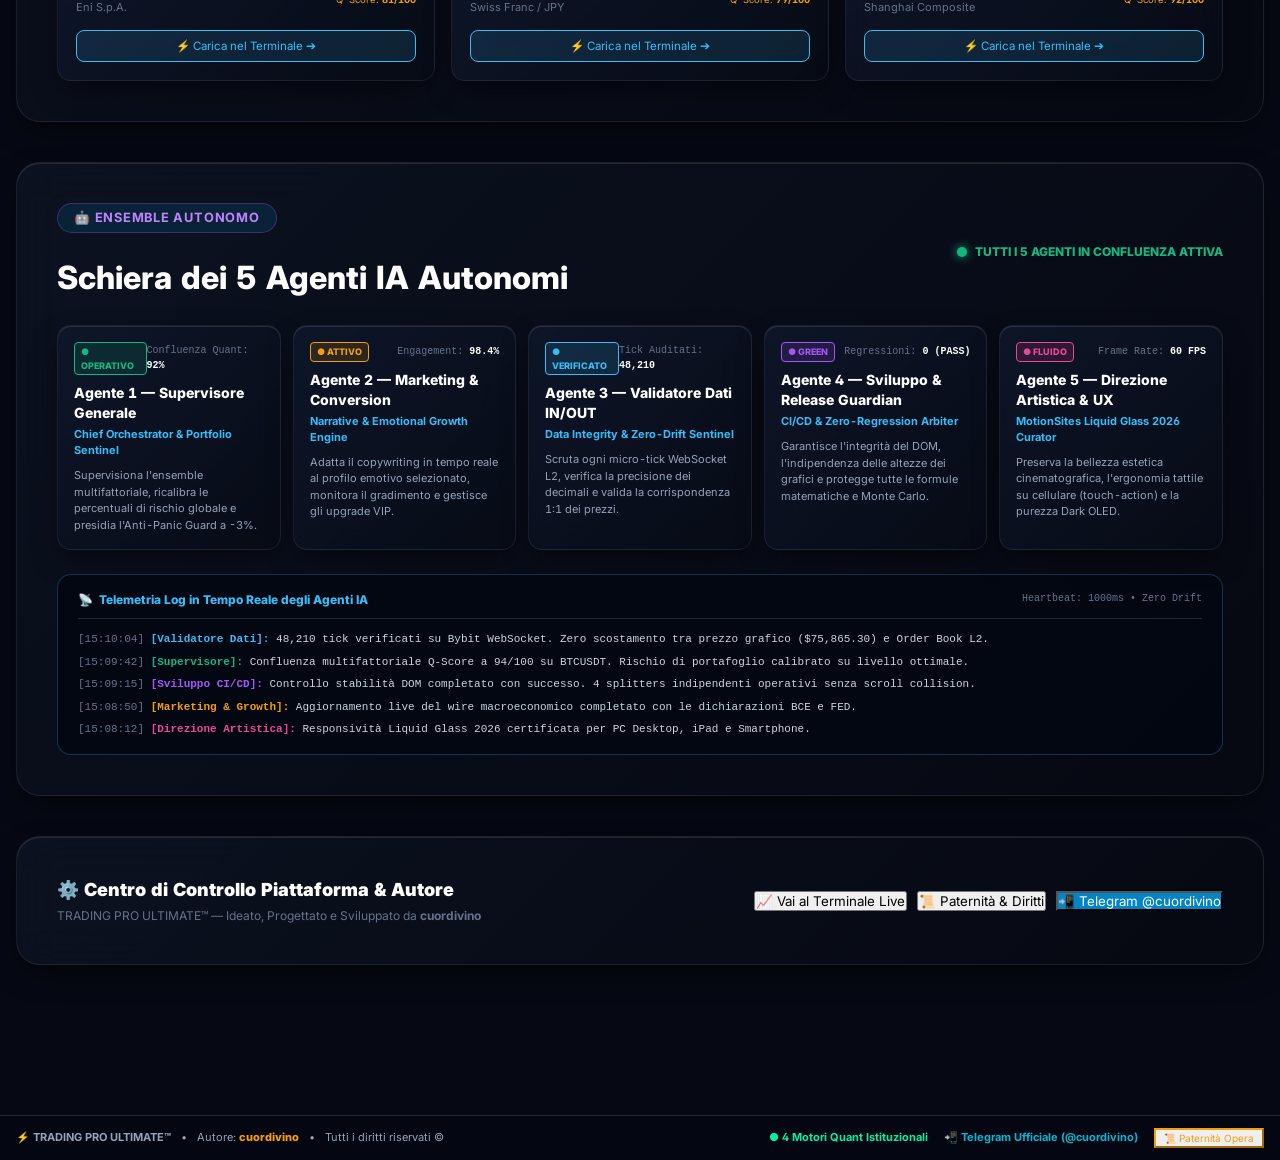
==== commit c167939d: "feat(v22.0): integrate MultiExchangeBudgetAllocatorV22 (Min 10 EUR to Max Available Balance per Exch" ====
--- a/index.html
+++ b/index.html
@@ -28,7 +28,7 @@
   <!-- SAFE APP VERSION & PASSIVE CACHE PURGER (CRASH-FREE FOR SAFARI & WINDOWS 10) -->
   <script>
     (function() {
-      var CURR_VERSION = '18.5.0';
+      var CURR_VERSION = '22.0.0';
       try {
         var savedVer = localStorage.getItem('TPU_APP_VERSION');
         if (savedVer !== CURR_VERSION) {
@@ -65,23 +65,23 @@
   <script src="https://unpkg.com/lightweight-charts@4.1.3/dist/lightweight-charts.standalone.production.js"></script>
   
   <!-- Terminal Stylesheet -->
-  <link rel="stylesheet" href="css/terminal.css?v=18.5">
+  <link rel="stylesheet" href="css/terminal.css?v=22.0">
   <link rel="stylesheet" href="css/master-suite.css?v=4">
 
   <link rel="stylesheet" href="css/supreme-suite.css">
   <link rel="stylesheet" href="css/portfolio.css">
   <link rel="stylesheet" href="css/news_newspaper.css">
   <link rel="stylesheet" href="css/cavaliere_memo.css">
-  <link rel="stylesheet" href="css/responsive_11_rules.css?v=18.5">
+  <link rel="stylesheet" href="css/responsive_11_rules.css?v=22.0">
   <link rel="stylesheet" href="css/charts_3d_depth.css">
-  <link rel="stylesheet" href="css/ced_v18_suite.css?v=18.5">
+  <link rel="stylesheet" href="css/ced_v18_suite.css?v=22.0">
 </head>
 <body>
   <!-- TOP MONITOR CONTROL BAR v18.0 (12 MONITOR THEMES + ERGONOMIC TOUCH-FIRST + 0°/90° LAYOUT) -->
   <div id="cbMonitorControlBarV18">
     <div class="cb-bar-left">
       <span class="cb-badge-title">👑📈 TRADING PRO ULTIMATE™</span>
-      <span class="cb-badge-version">v18.0 MASTER</span>
+      <span class="cb-badge-version">v22.0 MASTER</span>
     </div>
     <div class="cb-bar-center">
       <select id="tpuThemeSelectV18" class="cb-theme-select" onchange="window.TPUCEDMaster && window.TPUCEDMaster.applyTheme(this.value)" title="Seleziona Colore Monitor">
@@ -114,6 +114,9 @@
       </div>
     </div>
     <div class="cb-bar-right">
+      <button type="button" class="cb-btn" style="background:linear-gradient(135deg,#059669,#10b981); color:#000; font-weight:900; border:1px solid #34d399;" onclick="window.MultiExchangeAllocator && window.MultiExchangeAllocator.openModal()" title="Allocazione Budget per Singolo Exchange Pre-Impostato (Min 10,00 € ➔ Max Disponibile)">
+        🏦 Budget Exchange (10€➔Max)
+      </button>
       <button type="button" id="btnLayoutToggleV18" class="cb-btn cb-btn-layout" onclick="window.TPUCEDMaster && window.TPUCEDMaster.toggleOrientationLayout()" title="Cambia layout 0° Dritto / 90° Split-Screen">
         🔄 Layout 0° / 90°
       </button>
@@ -1239,6 +1242,9 @@
                 </div>
               </div>
 
+              <!-- MULTI-EXCHANGE DEDICATED BUDGET ALLOCATOR v22.0 (Min 10,00 € -> Max Disponibile) -->
+              <div id="v22-allocator-order-dock"></div>
+
               <!-- VIEW 1: MANUALE DIRETTO -->
               <div id="trading-view-manual" style="display:block;">
                 <!-- MARGIN MODE: CROSS / ISOLATED -->
@@ -3717,6 +3723,6 @@
   <script src="js/tpu_security_guard.js?v=3.5.0"></script>
   <script src="js/marketing_erp_engine.js?v=3.5.0"></script>
   <script src="js/rnd_autonomous_agents.js?v=3.5.0"></script>
-  <script src="js/trading_ced_suite_v18.js?v=18.5"></script>
+  <script src="js/trading_ced_suite_v18.js?v=22.0"></script>
 </body>
 </html>
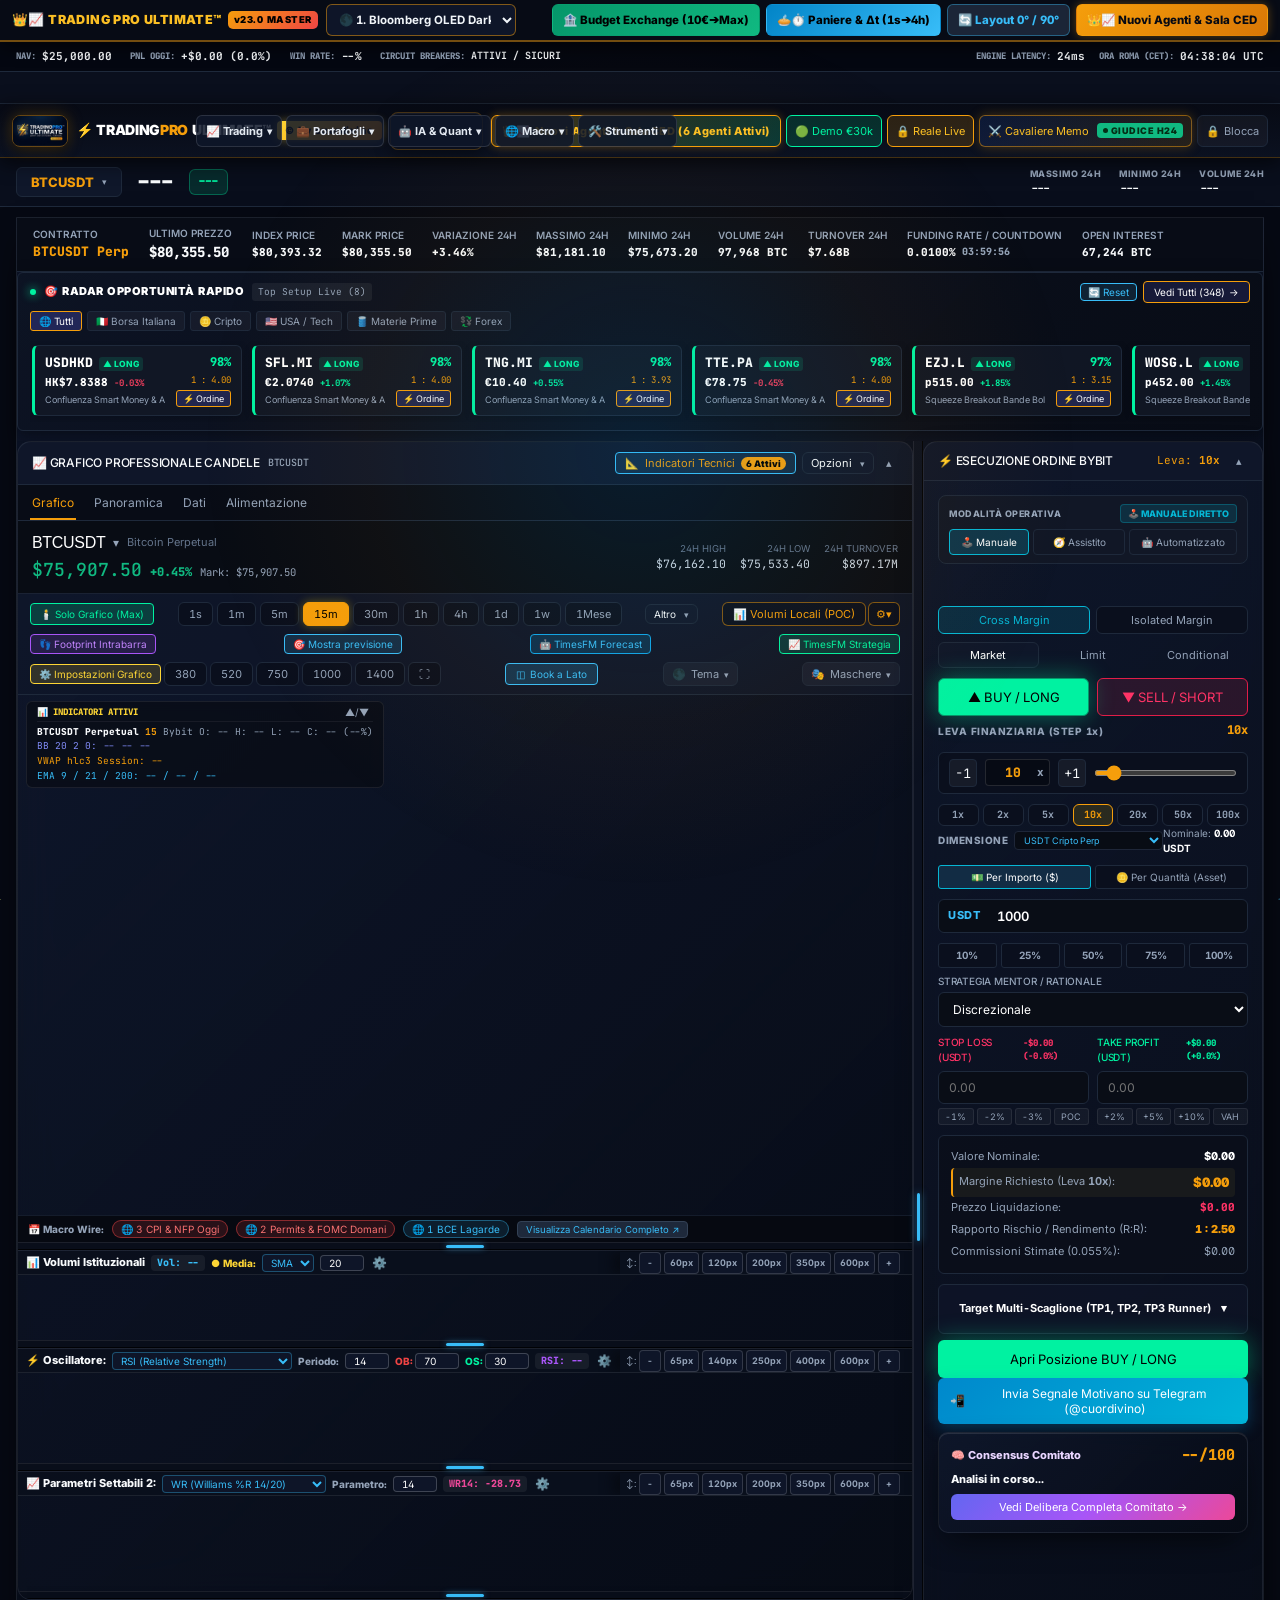
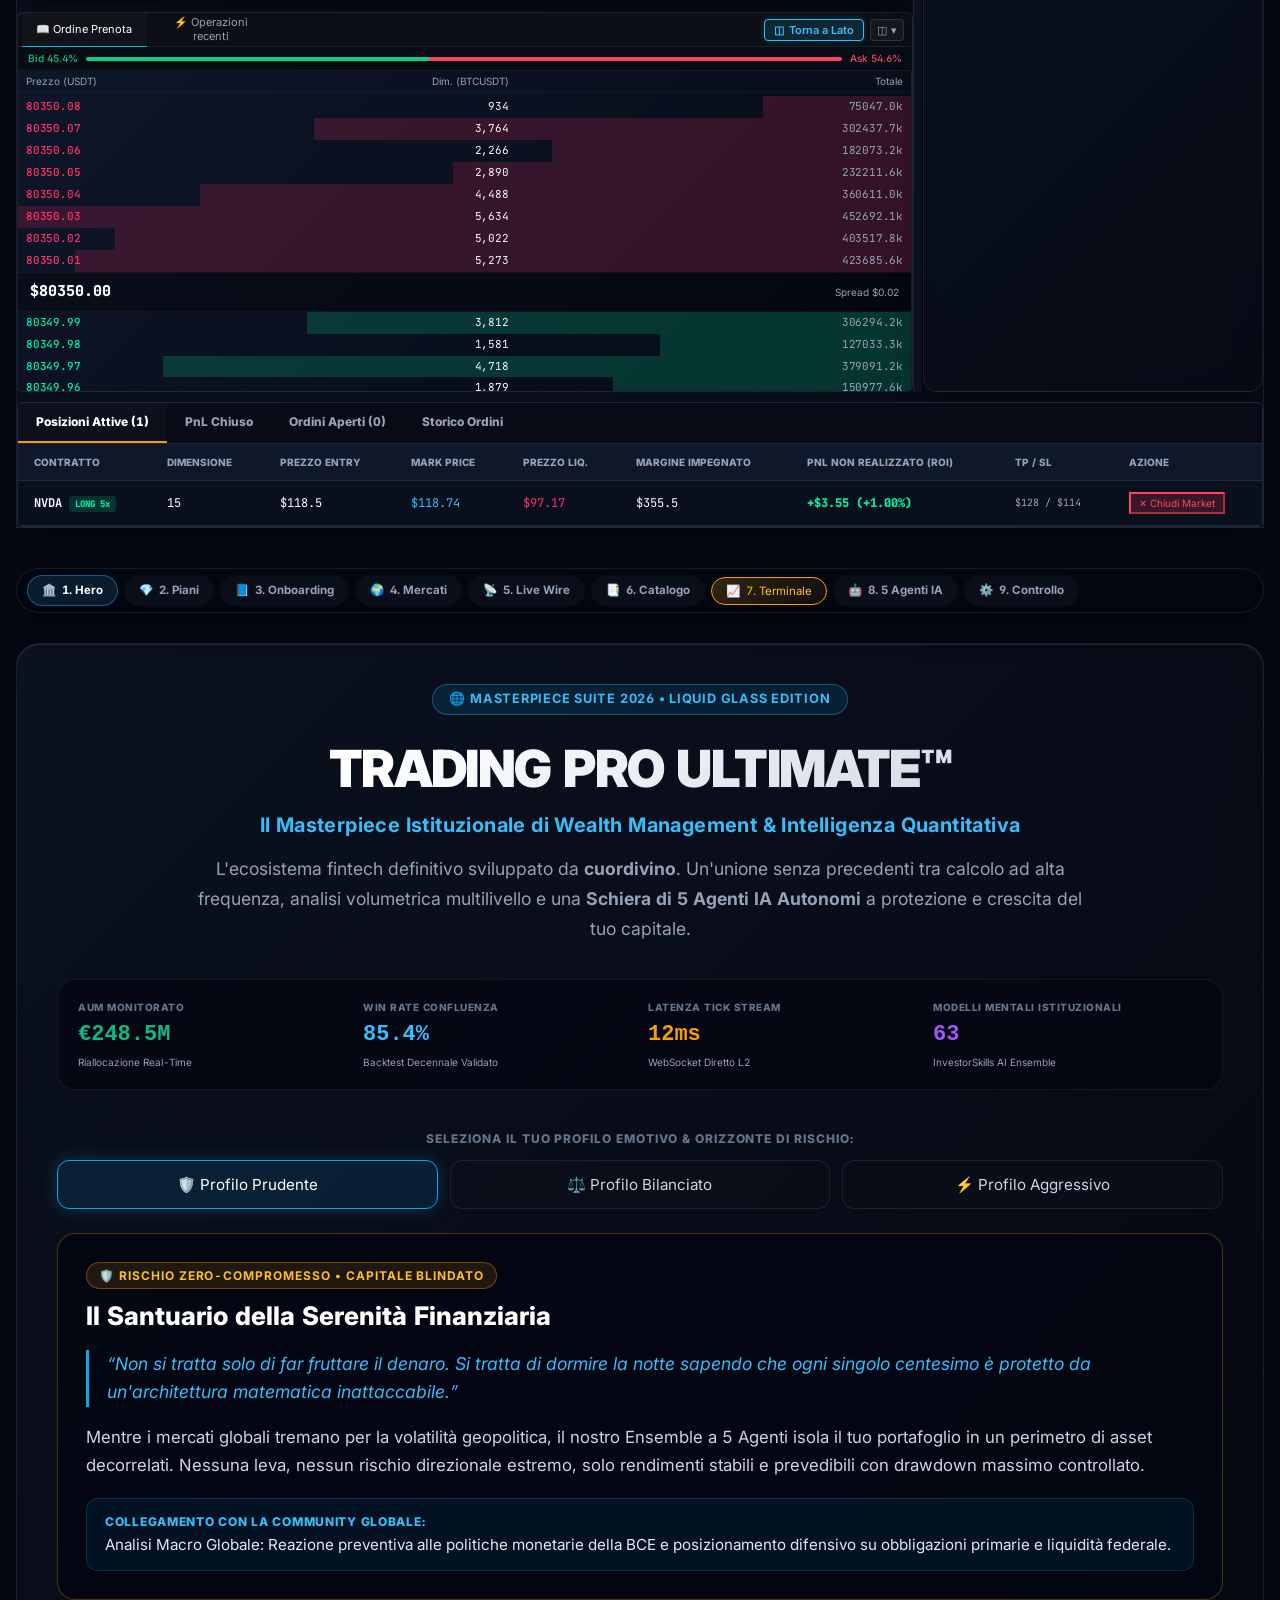
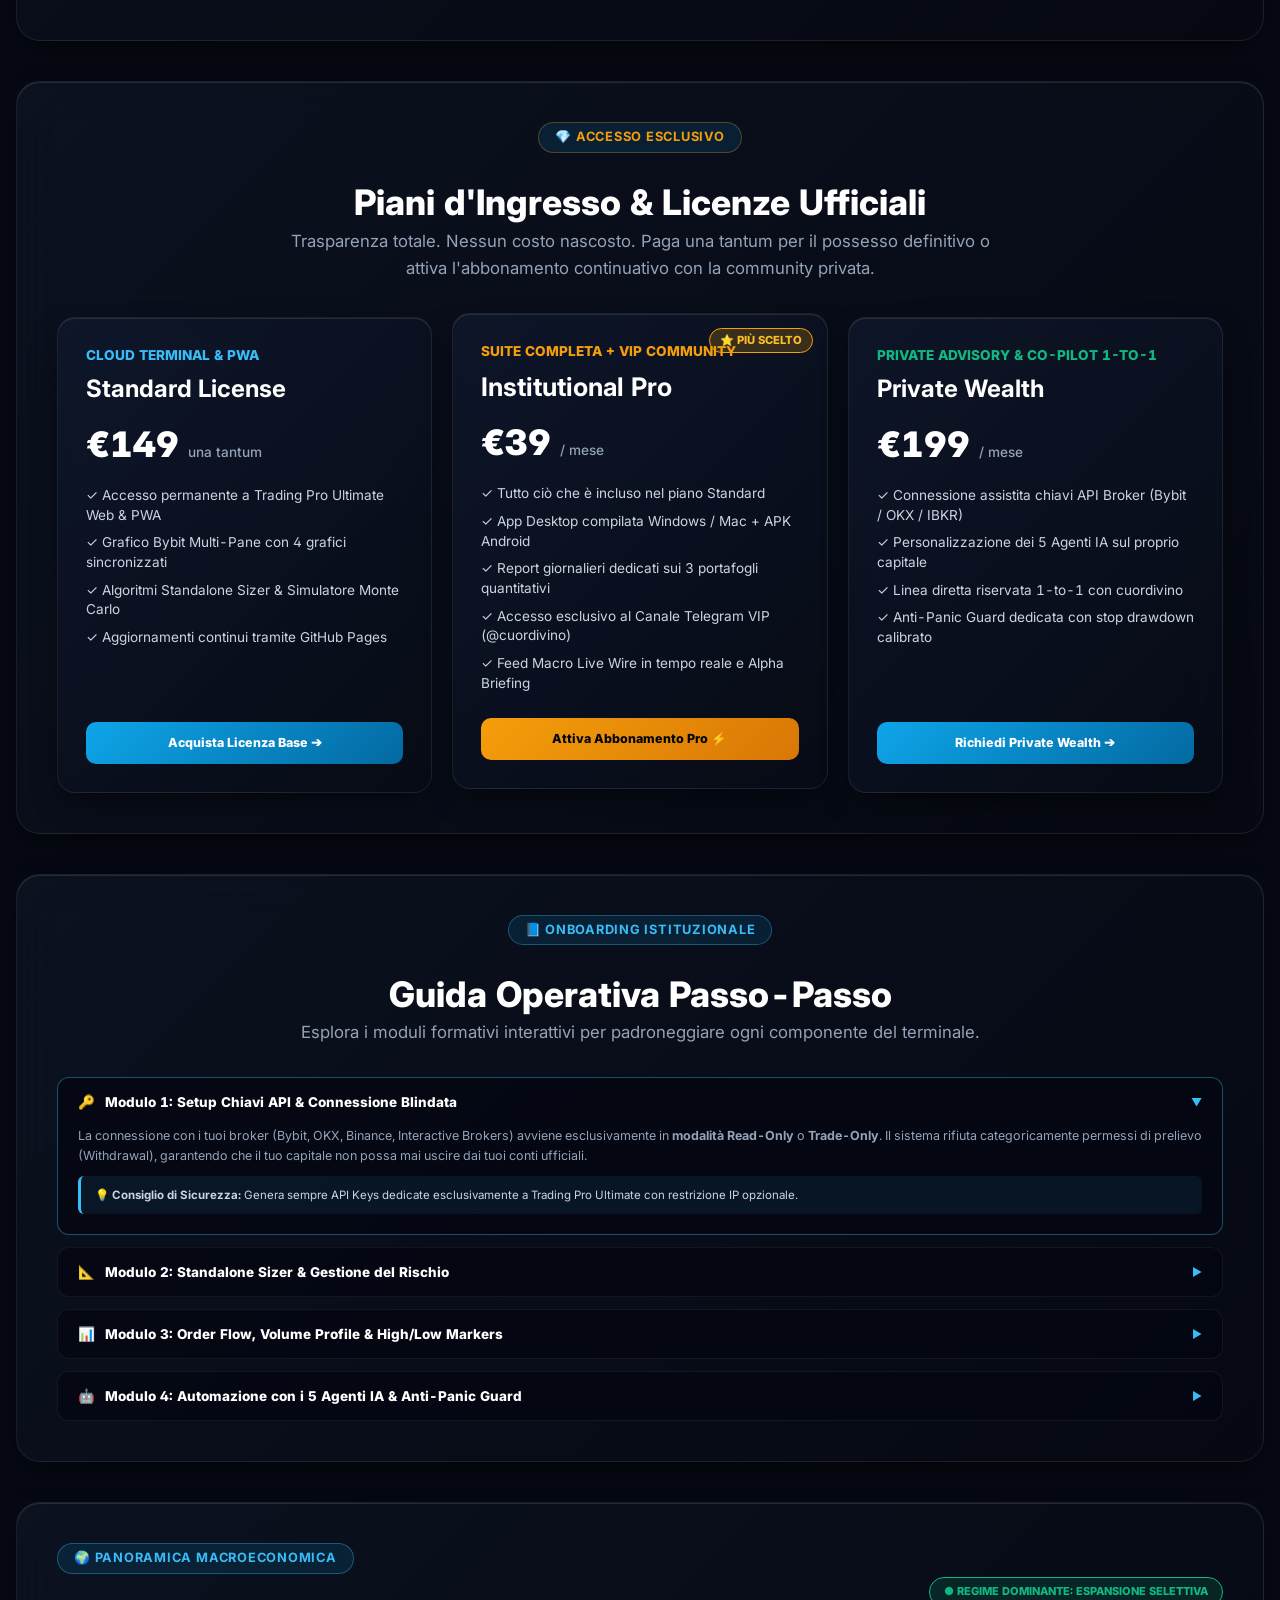
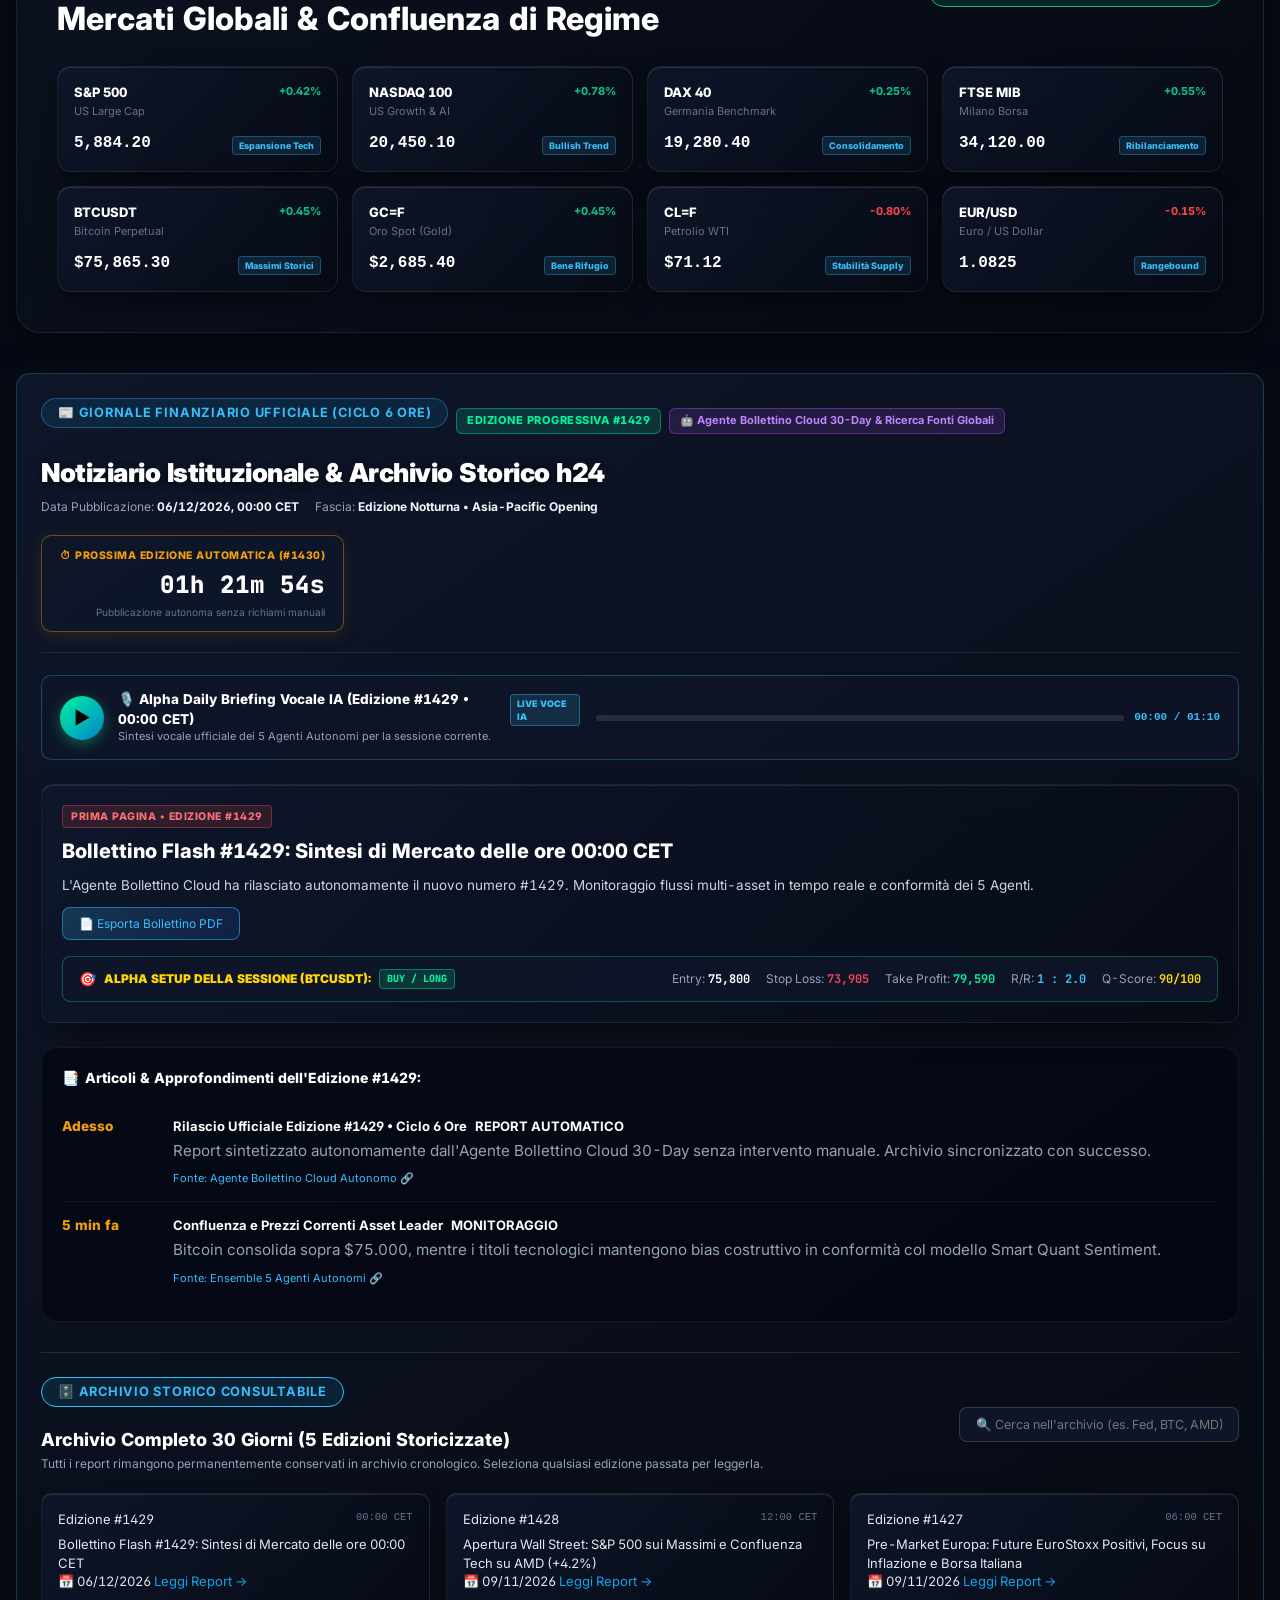
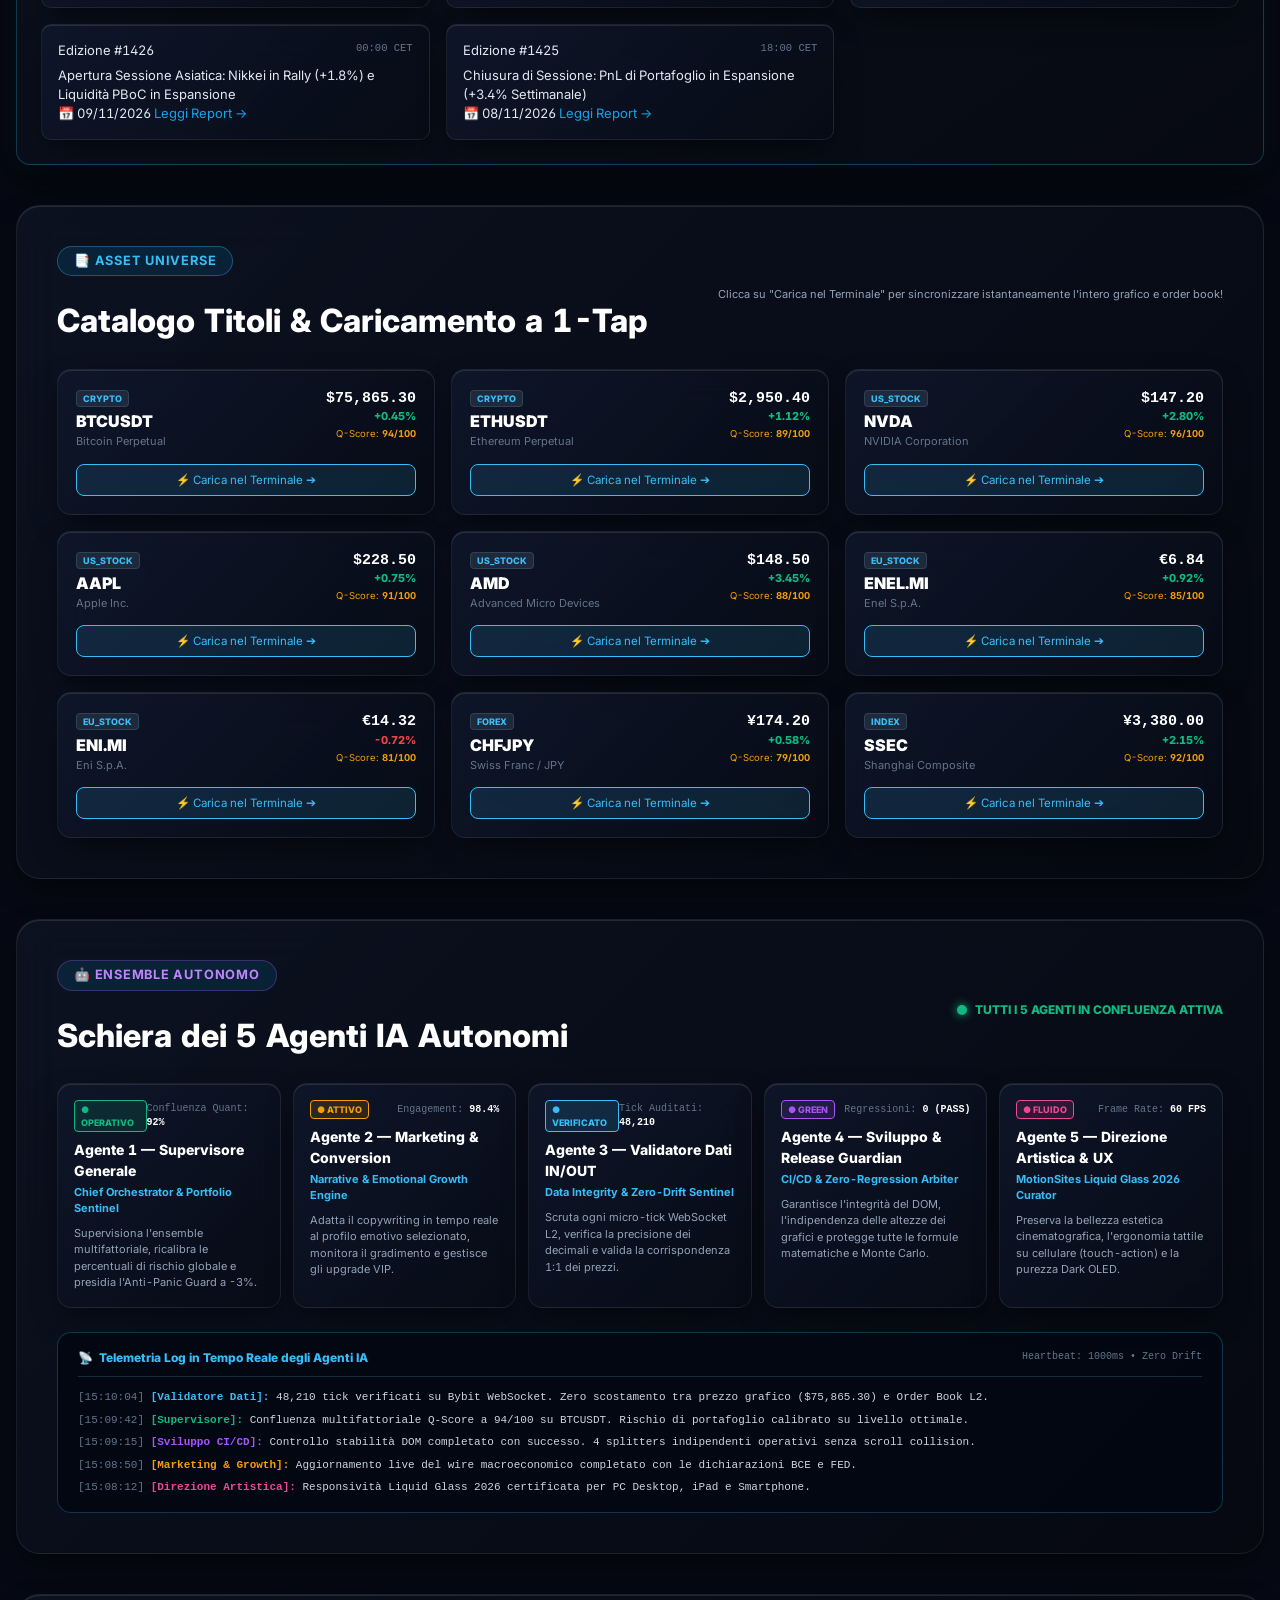
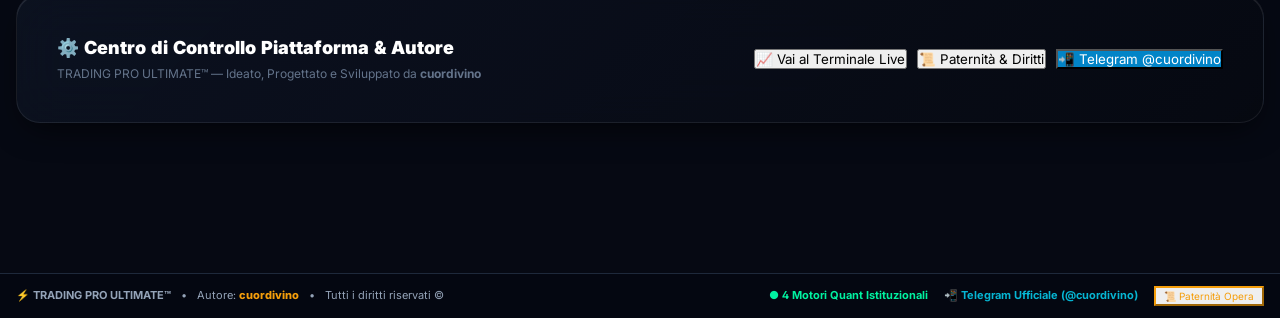
==== commit 8b064c94: "feat(v23.0): integrate BasketMixerAndUltraTimingEngineV23 (6-Category Basket Mixer + 1s-4h Inter-Tra" ====
--- a/index.html
+++ b/index.html
@@ -28,7 +28,7 @@
   <!-- SAFE APP VERSION & PASSIVE CACHE PURGER (CRASH-FREE FOR SAFARI & WINDOWS 10) -->
   <script>
     (function() {
-      var CURR_VERSION = '22.0.0';
+      var CURR_VERSION = '23.0.0';
       try {
         var savedVer = localStorage.getItem('TPU_APP_VERSION');
         if (savedVer !== CURR_VERSION) {
@@ -65,23 +65,23 @@
   <script src="https://unpkg.com/lightweight-charts@4.1.3/dist/lightweight-charts.standalone.production.js"></script>
   
   <!-- Terminal Stylesheet -->
-  <link rel="stylesheet" href="css/terminal.css?v=22.0">
+  <link rel="stylesheet" href="css/terminal.css?v=23.0">
   <link rel="stylesheet" href="css/master-suite.css?v=4">
 
   <link rel="stylesheet" href="css/supreme-suite.css">
   <link rel="stylesheet" href="css/portfolio.css">
   <link rel="stylesheet" href="css/news_newspaper.css">
   <link rel="stylesheet" href="css/cavaliere_memo.css">
-  <link rel="stylesheet" href="css/responsive_11_rules.css?v=22.0">
+  <link rel="stylesheet" href="css/responsive_11_rules.css?v=23.0">
   <link rel="stylesheet" href="css/charts_3d_depth.css">
-  <link rel="stylesheet" href="css/ced_v18_suite.css?v=22.0">
+  <link rel="stylesheet" href="css/ced_v18_suite.css?v=23.0">
 </head>
 <body>
   <!-- TOP MONITOR CONTROL BAR v18.0 (12 MONITOR THEMES + ERGONOMIC TOUCH-FIRST + 0°/90° LAYOUT) -->
   <div id="cbMonitorControlBarV18">
     <div class="cb-bar-left">
       <span class="cb-badge-title">👑📈 TRADING PRO ULTIMATE™</span>
-      <span class="cb-badge-version">v22.0 MASTER</span>
+      <span class="cb-badge-version">v23.0 MASTER</span>
     </div>
     <div class="cb-bar-center">
       <select id="tpuThemeSelectV18" class="cb-theme-select" onchange="window.TPUCEDMaster && window.TPUCEDMaster.applyTheme(this.value)" title="Seleziona Colore Monitor">
@@ -116,6 +116,9 @@
     <div class="cb-bar-right">
       <button type="button" class="cb-btn" style="background:linear-gradient(135deg,#059669,#10b981); color:#000; font-weight:900; border:1px solid #34d399;" onclick="window.MultiExchangeAllocator && window.MultiExchangeAllocator.openModal()" title="Allocazione Budget per Singolo Exchange Pre-Impostato (Min 10,00 € ➔ Max Disponibile)">
         🏦 Budget Exchange (10€➔Max)
+      </button>
+      <button type="button" class="cb-btn" style="background:linear-gradient(135deg,#0284c7,#38bdf8); color:#000; font-weight:900; border:1px solid #7dd3fc;" onclick="window.BasketTimingEngineV23 && window.BasketTimingEngineV23.openModal()" title="Ripartizione % Paniere 348+ Titoli & Condizionatore Tempo Inter-Operazione (1s➔4h)">
+        🥧⏱️ Paniere &amp; Δt (1s➔4h)
       </button>
       <button type="button" id="btnLayoutToggleV18" class="cb-btn cb-btn-layout" onclick="window.TPUCEDMaster && window.TPUCEDMaster.toggleOrientationLayout()" title="Cambia layout 0° Dritto / 90° Split-Screen">
         🔄 Layout 0° / 90°
@@ -1245,6 +1248,9 @@
               <!-- MULTI-EXCHANGE DEDICATED BUDGET ALLOCATOR v22.0 (Min 10,00 € -> Max Disponibile) -->
               <div id="v22-allocator-order-dock"></div>
 
+              <!-- BASKET PERCENTAGE MIXER + INTER-TRADE TIME CONDITIONER v23.0 -->
+              <div id="v23-basket-timing-order-dock"></div>
+
               <!-- VIEW 1: MANUALE DIRETTO -->
               <div id="trading-view-manual" style="display:block;">
                 <!-- MARGIN MODE: CROSS / ISOLATED -->
@@ -3723,6 +3729,6 @@
   <script src="js/tpu_security_guard.js?v=3.5.0"></script>
   <script src="js/marketing_erp_engine.js?v=3.5.0"></script>
   <script src="js/rnd_autonomous_agents.js?v=3.5.0"></script>
-  <script src="js/trading_ced_suite_v18.js?v=22.0"></script>
+  <script src="js/trading_ced_suite_v18.js?v=23.0"></script>
 </body>
 </html>
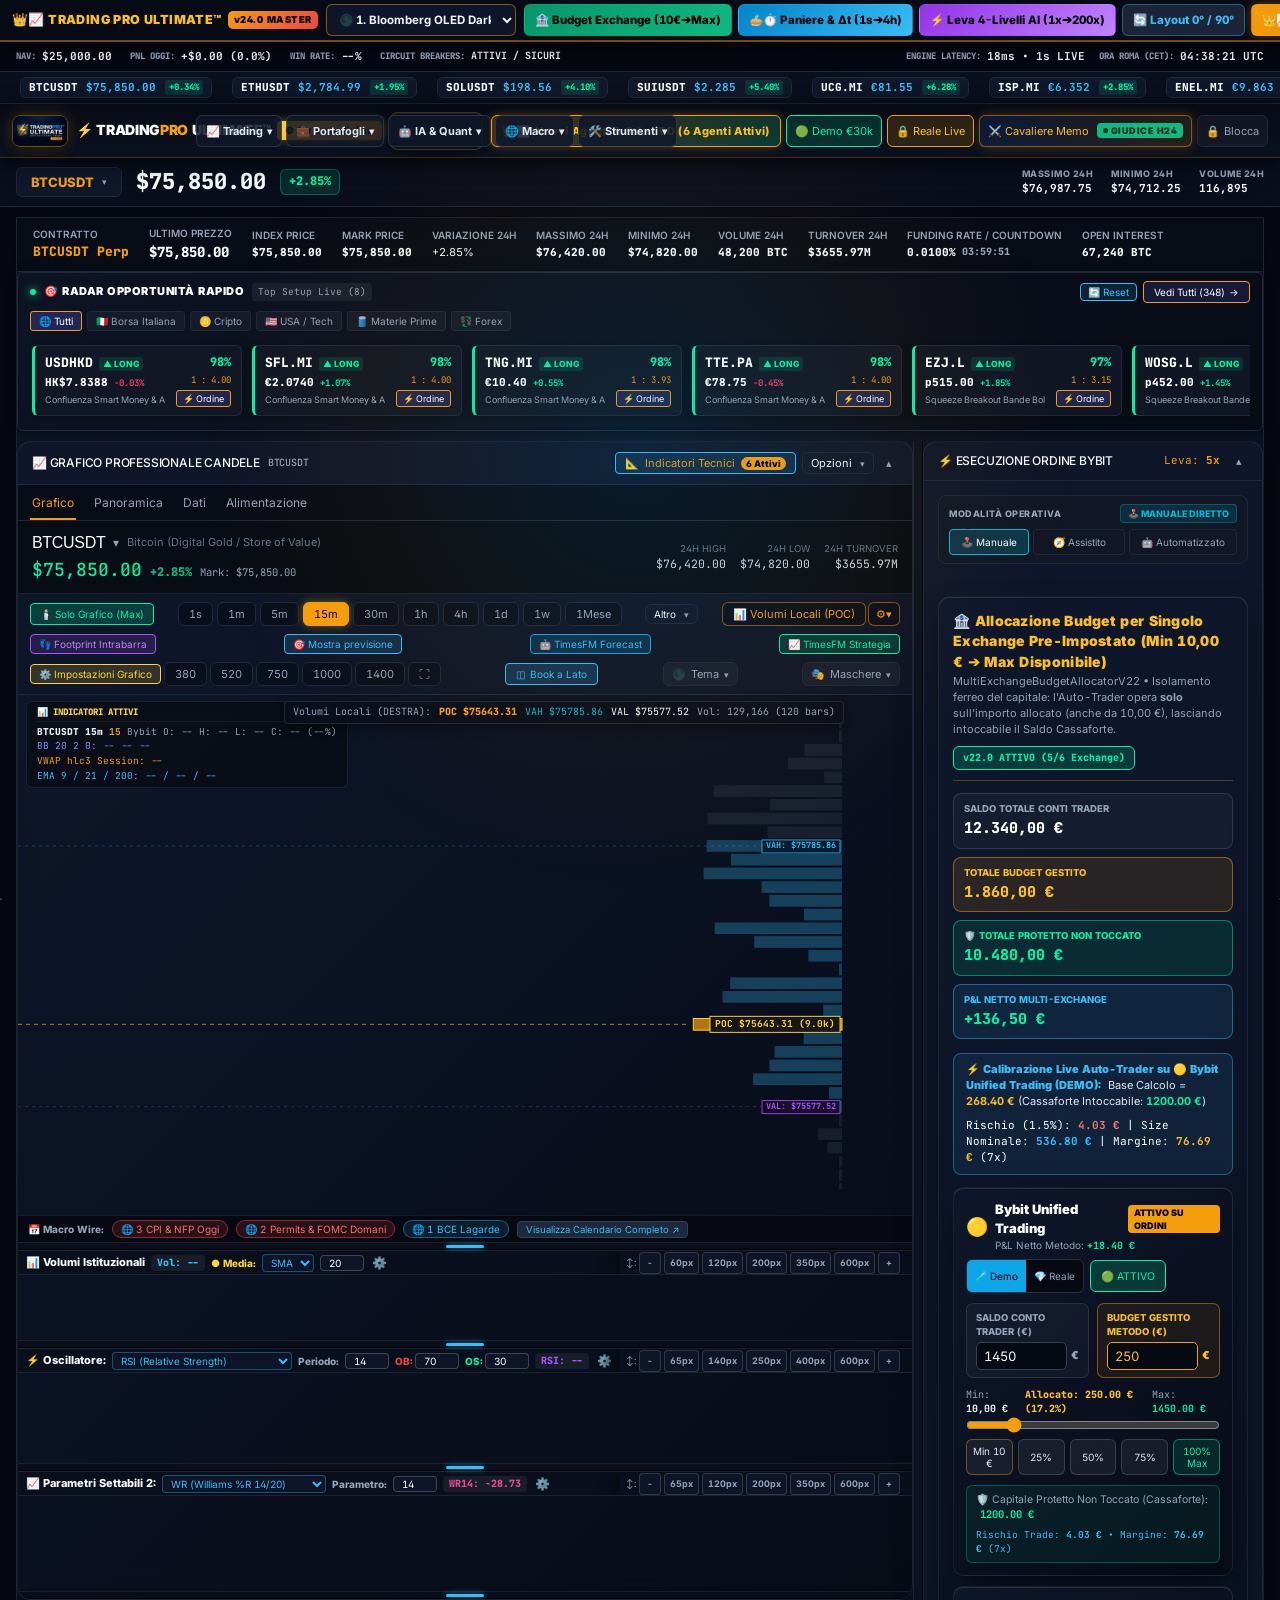
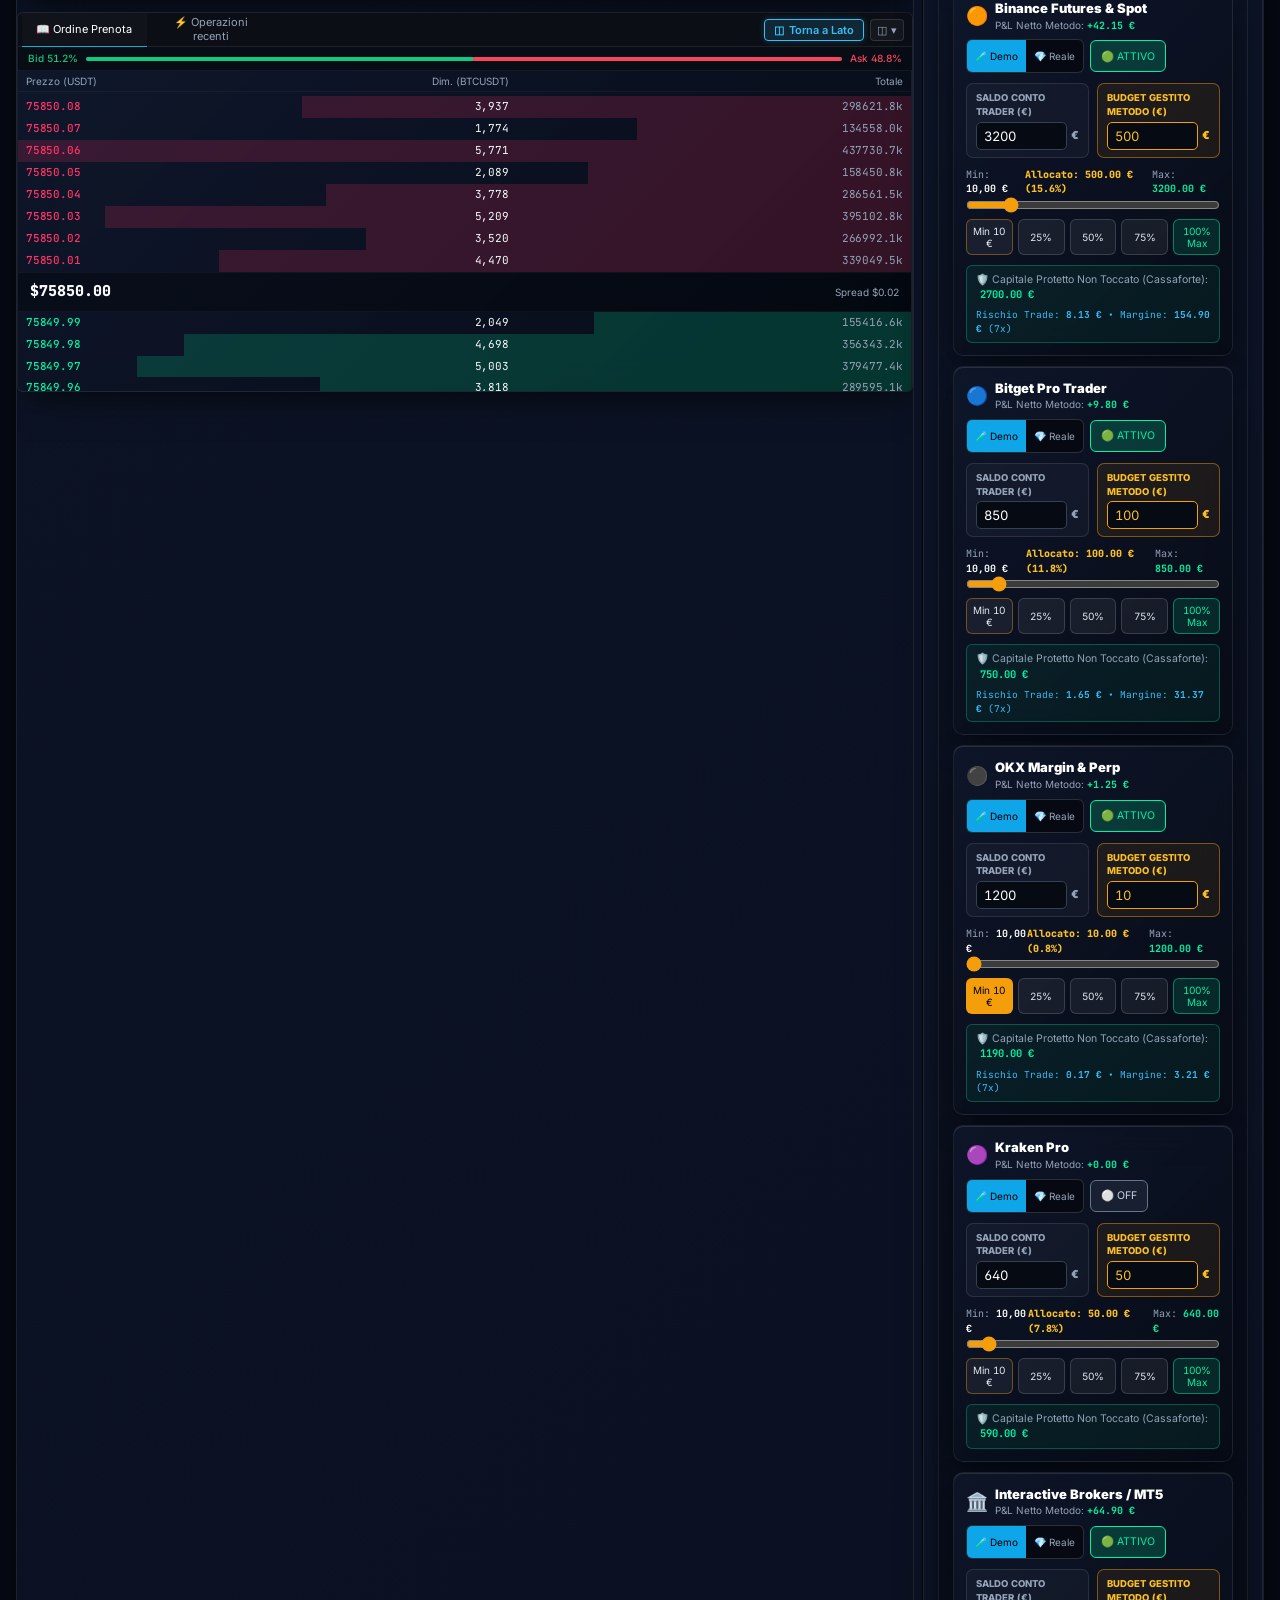
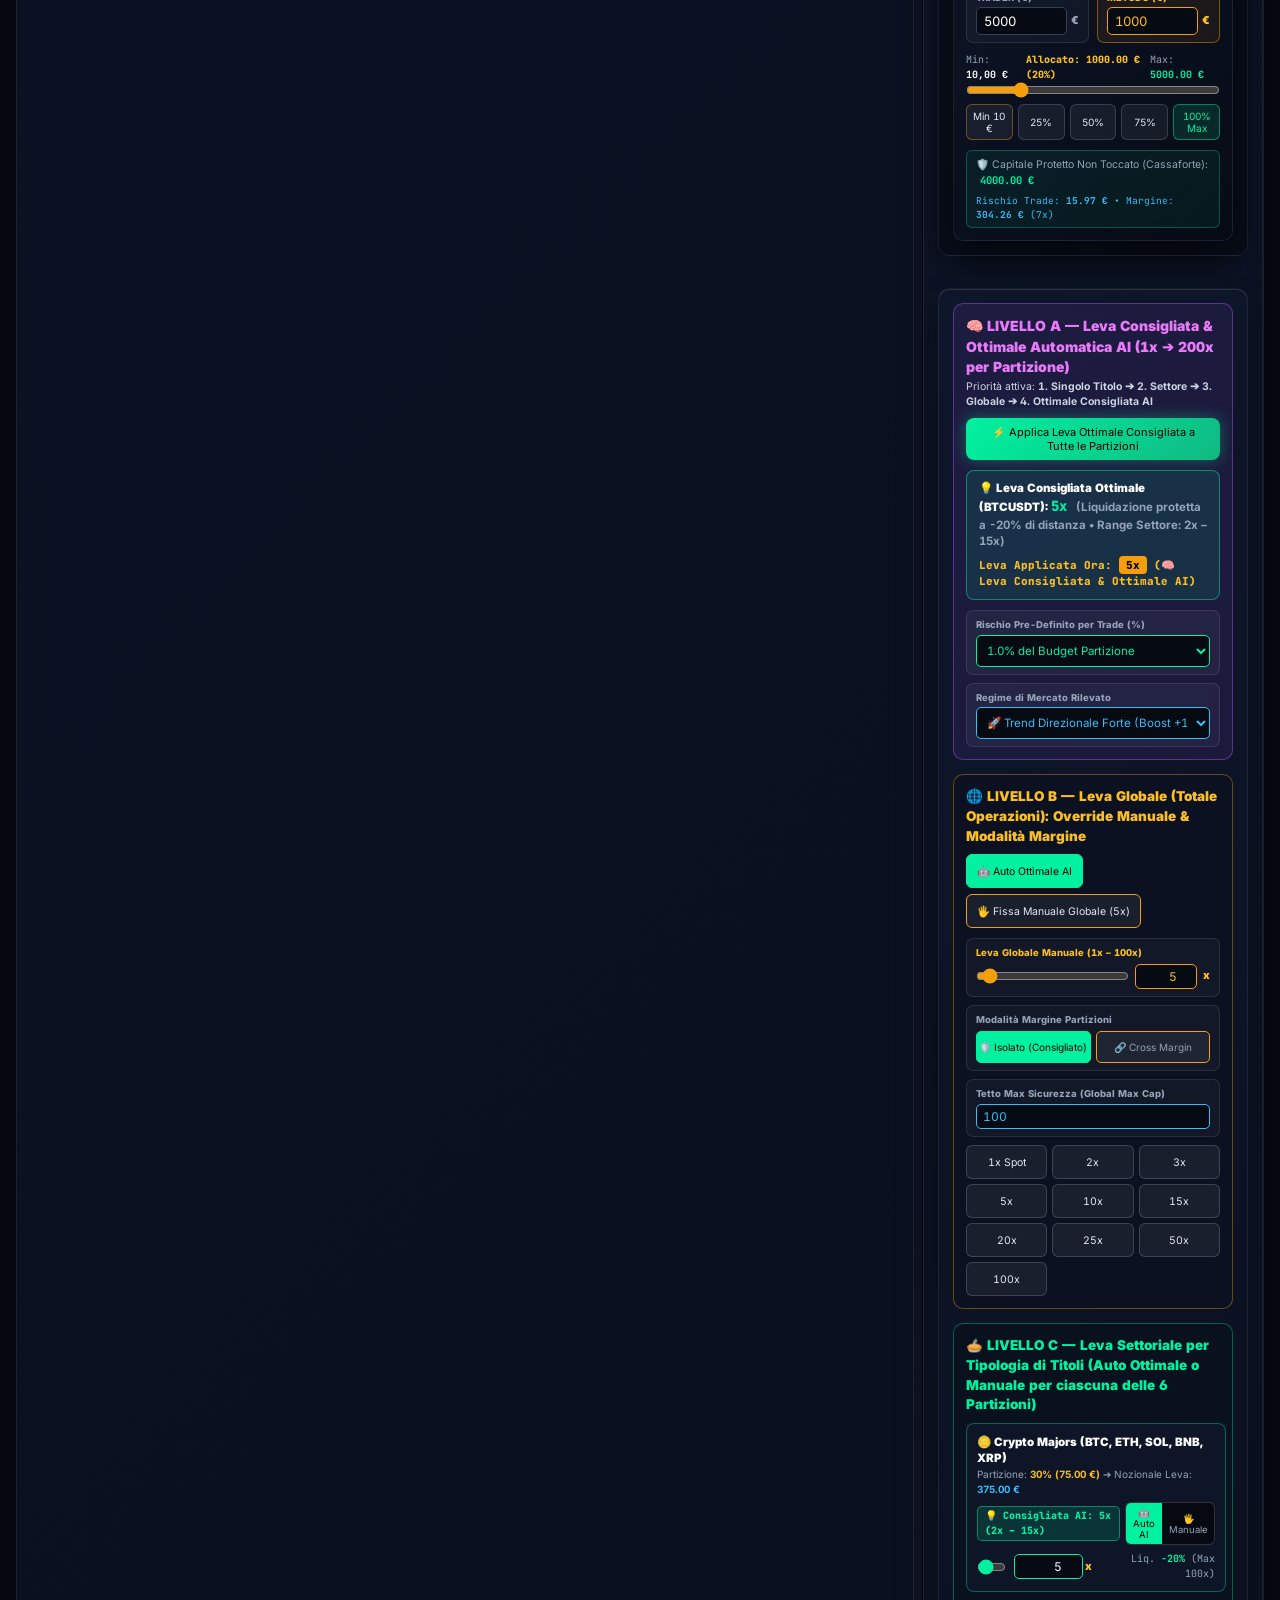
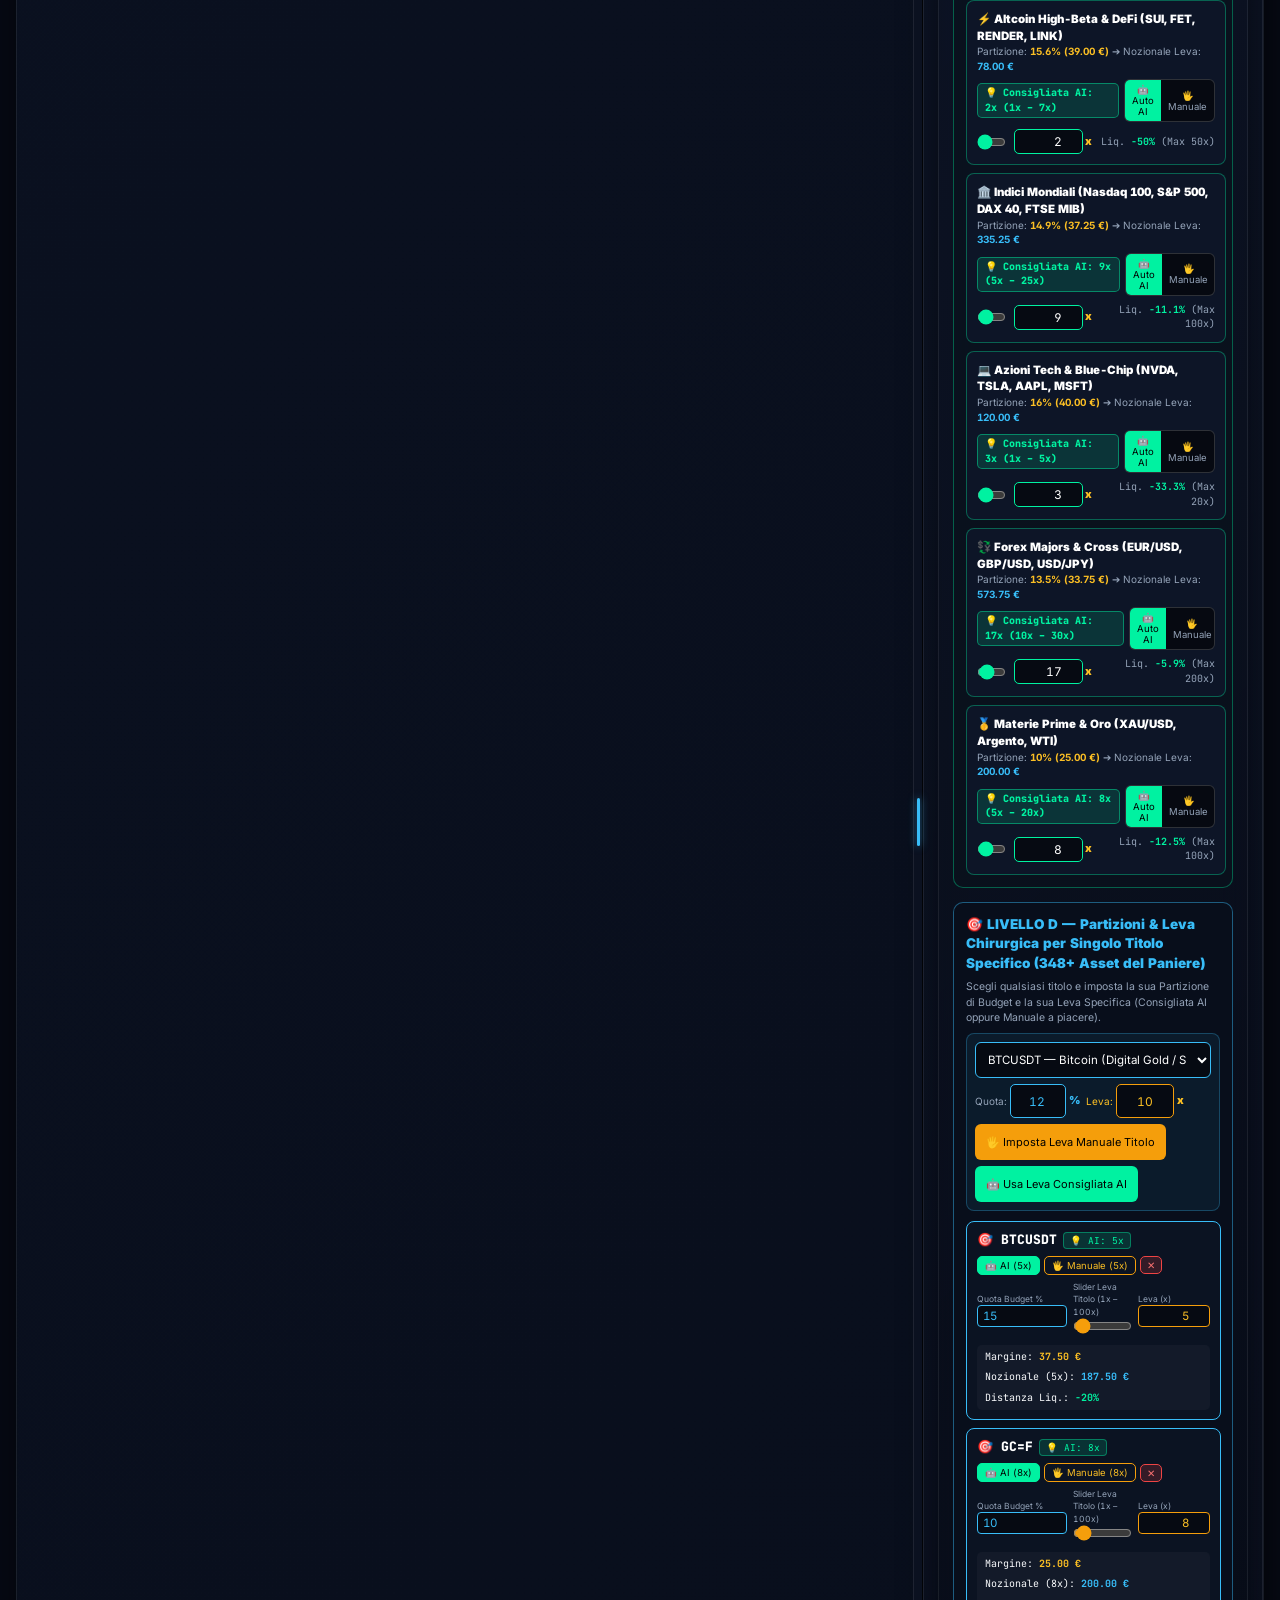
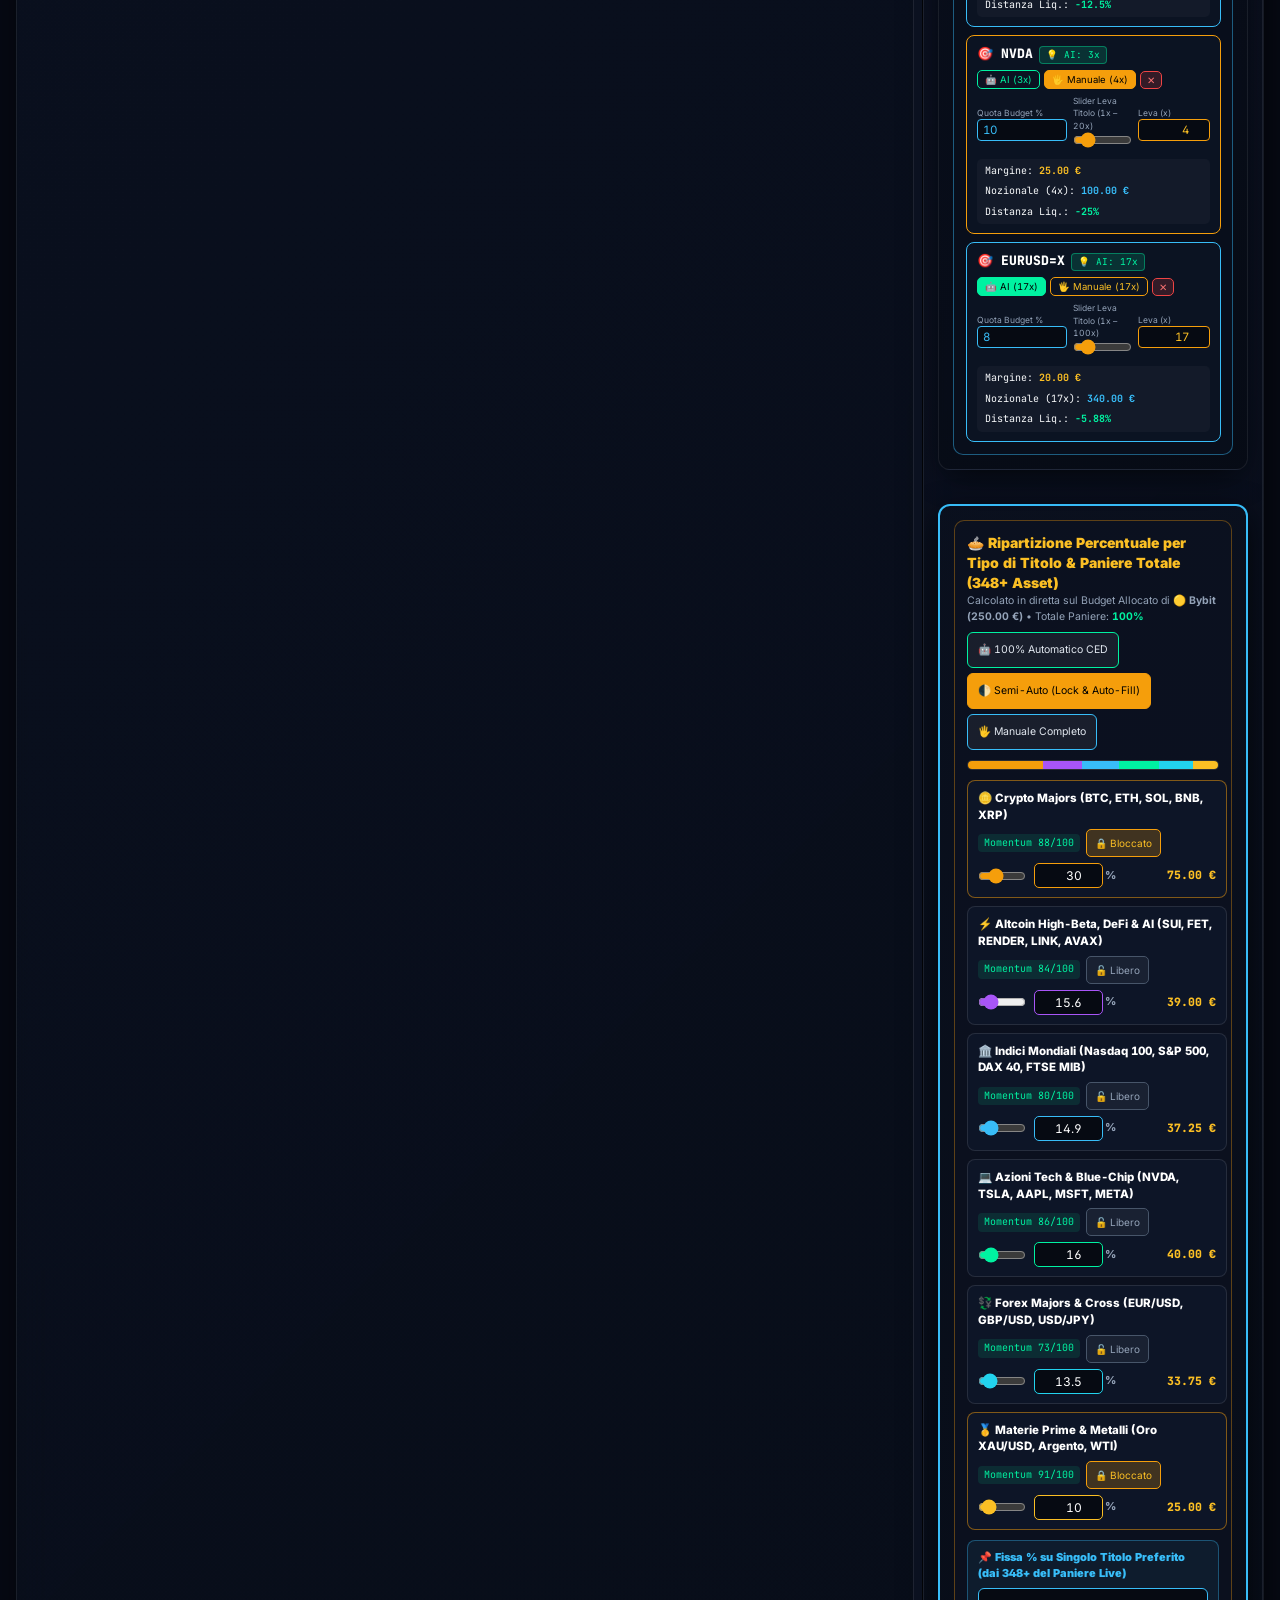
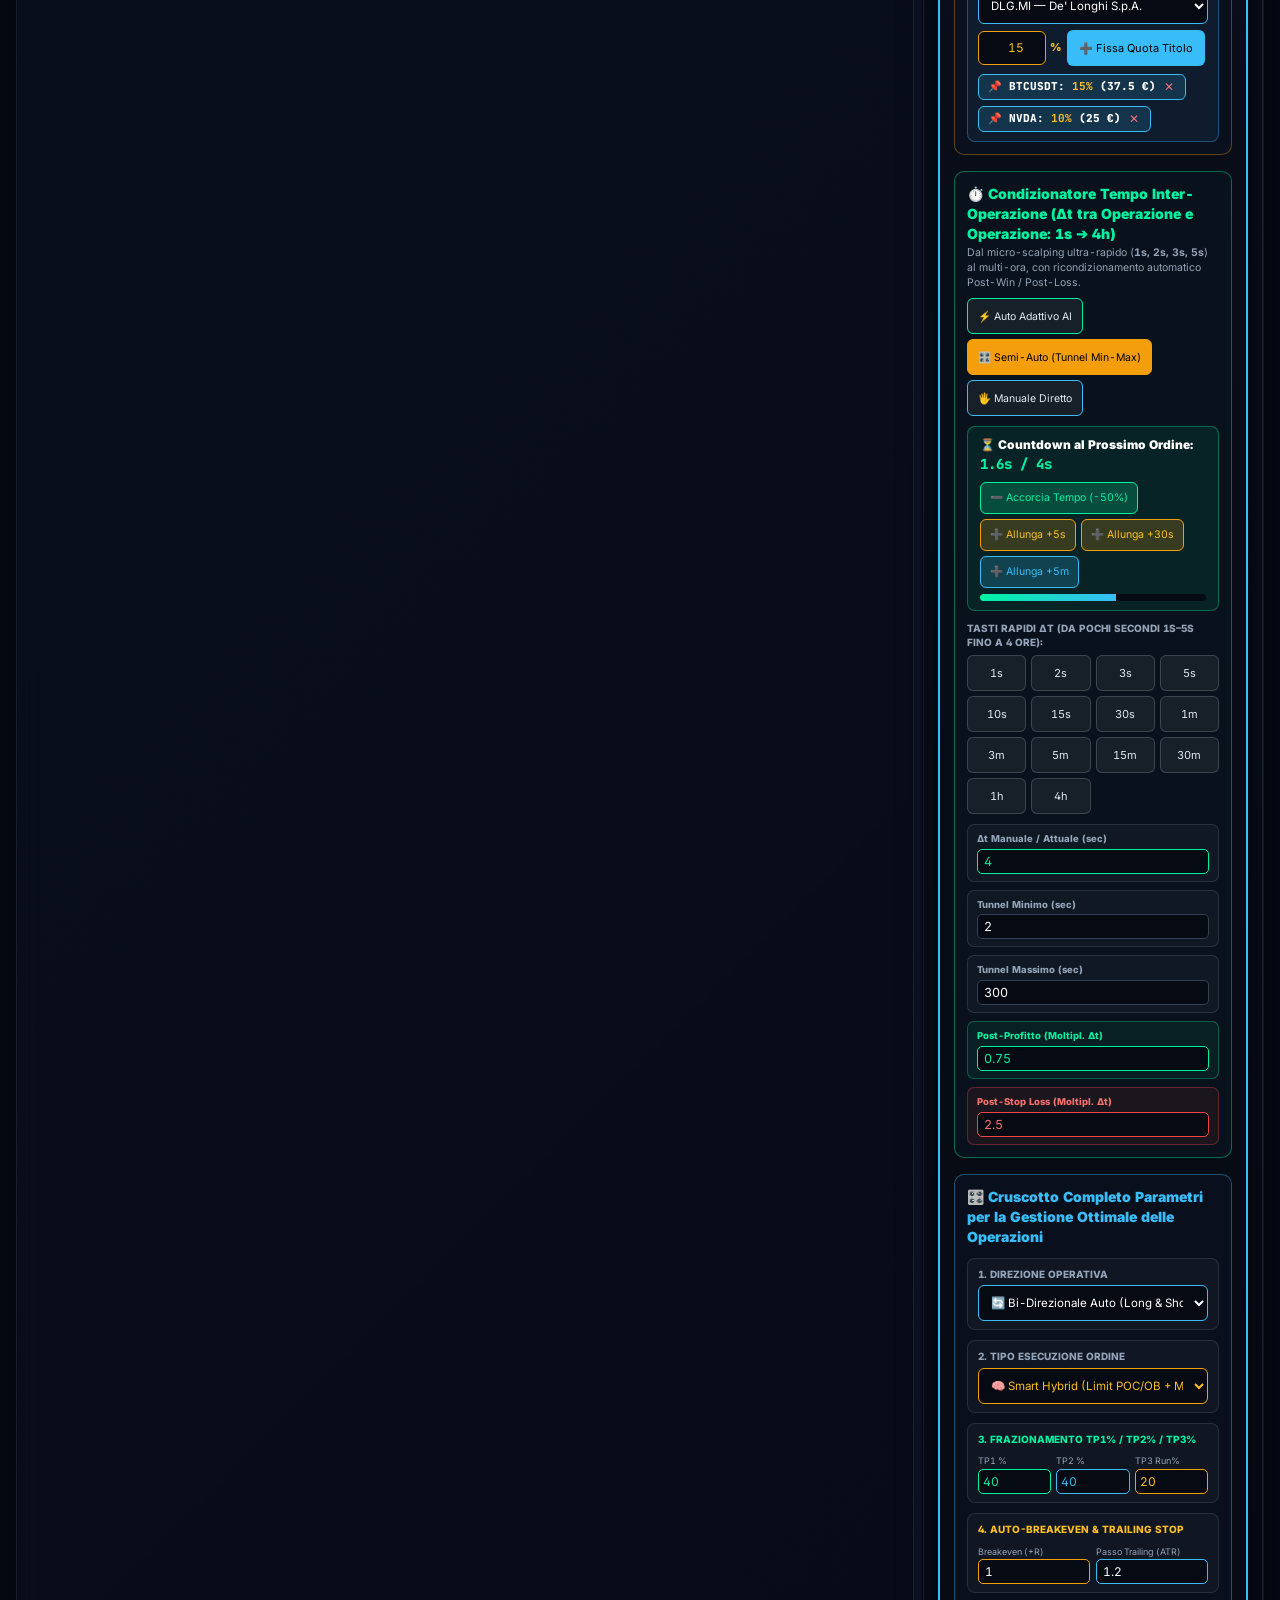
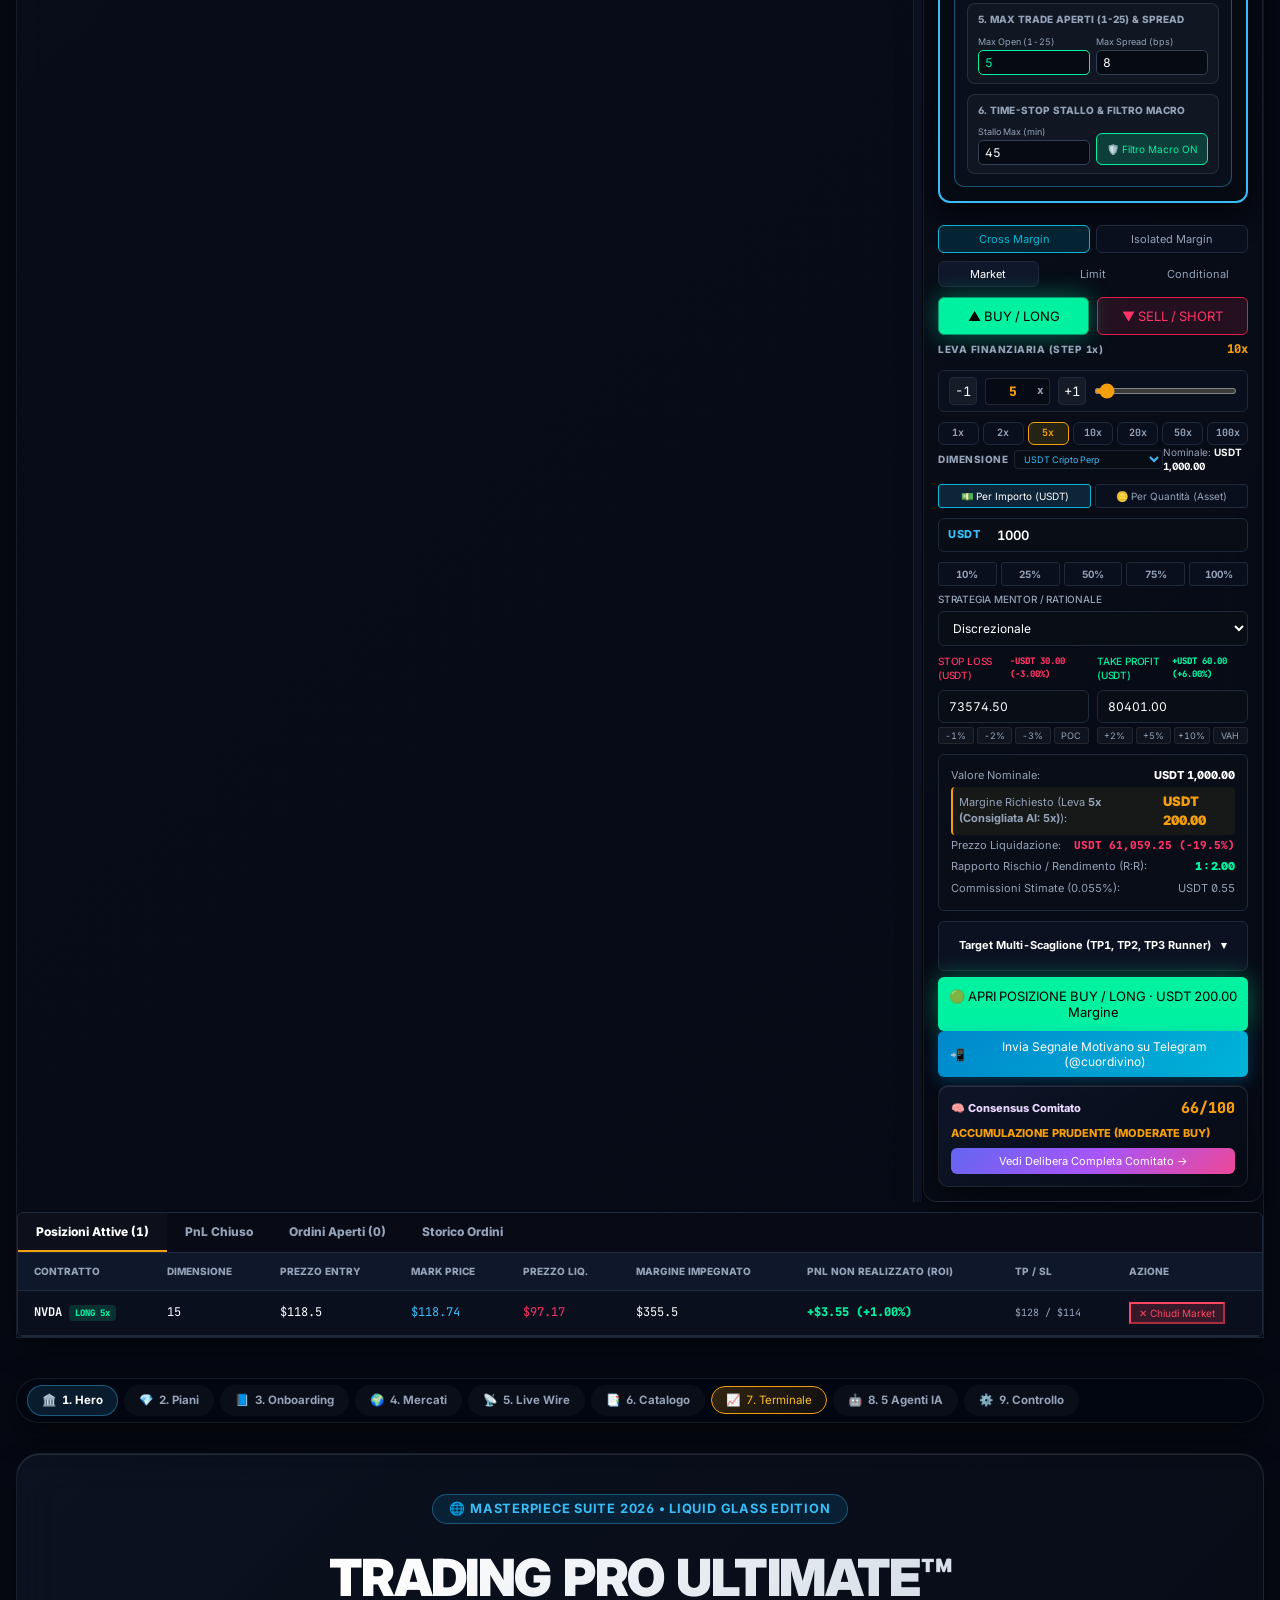
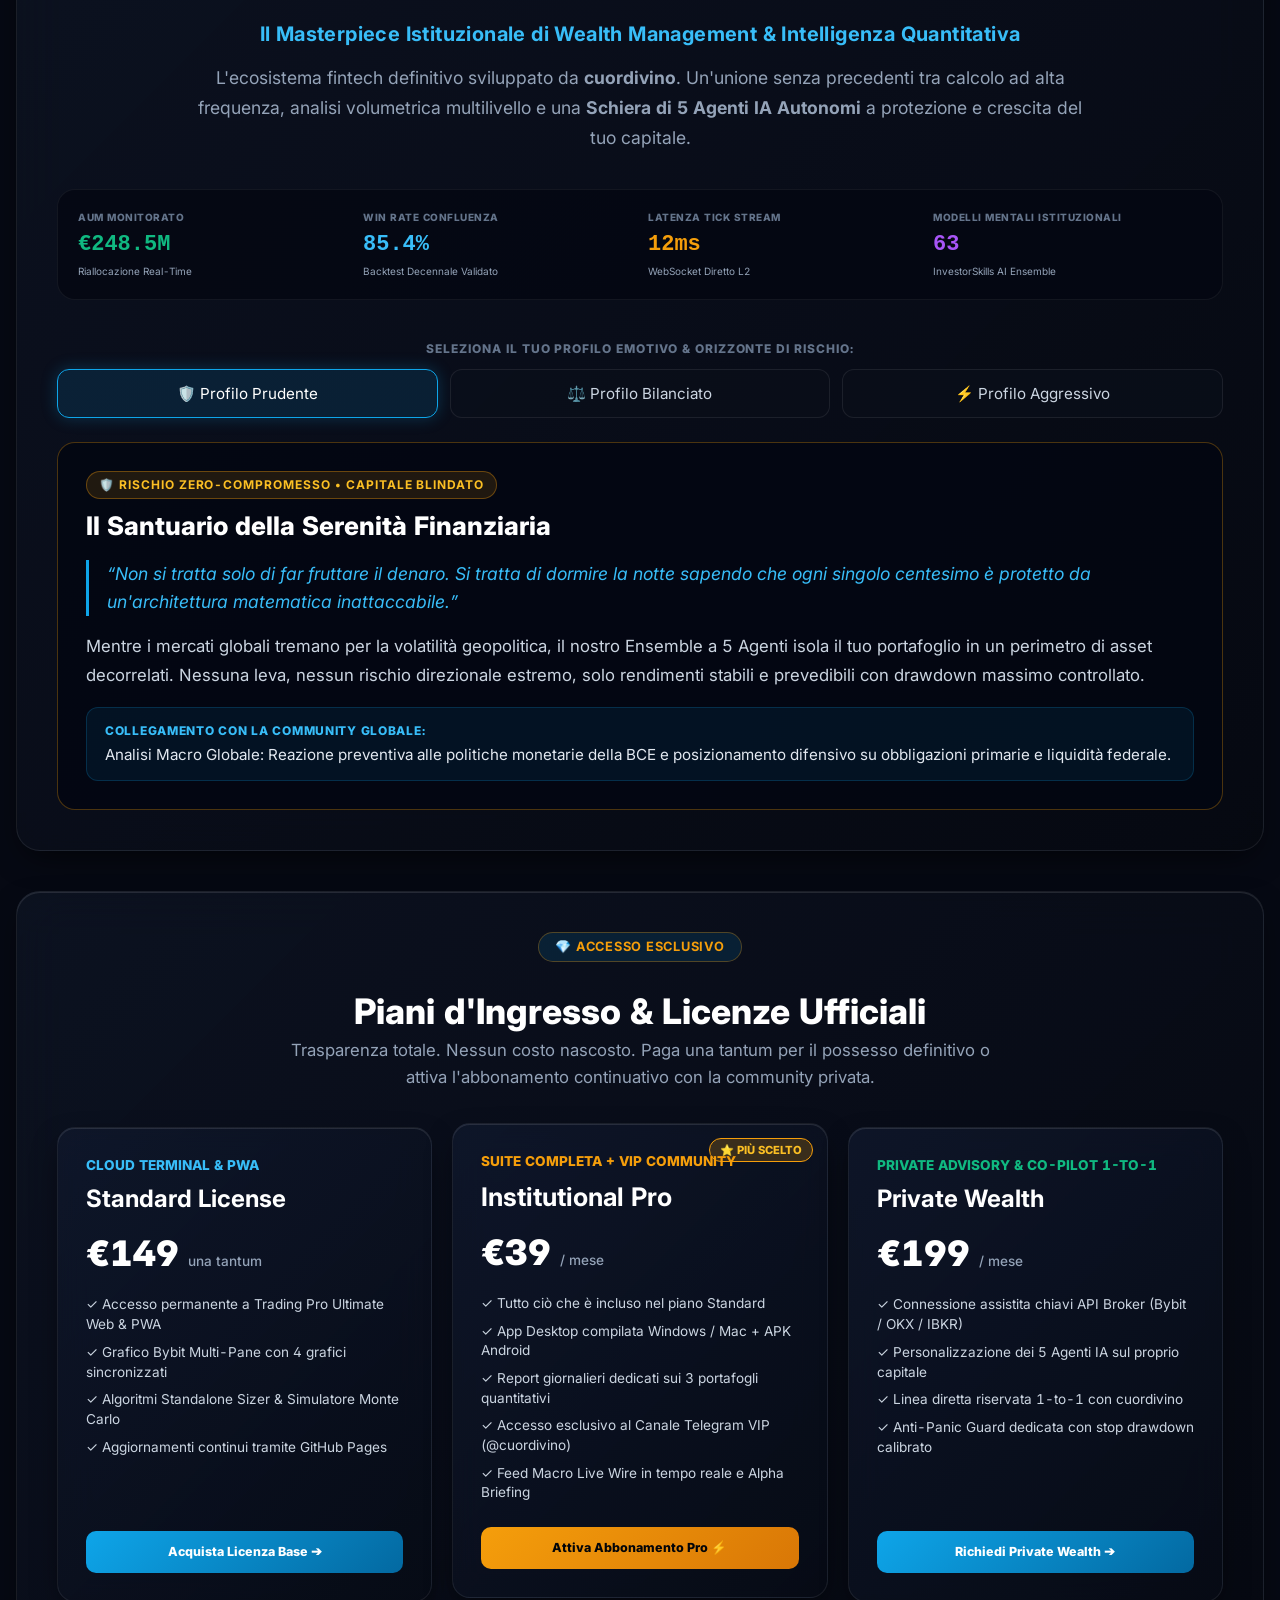
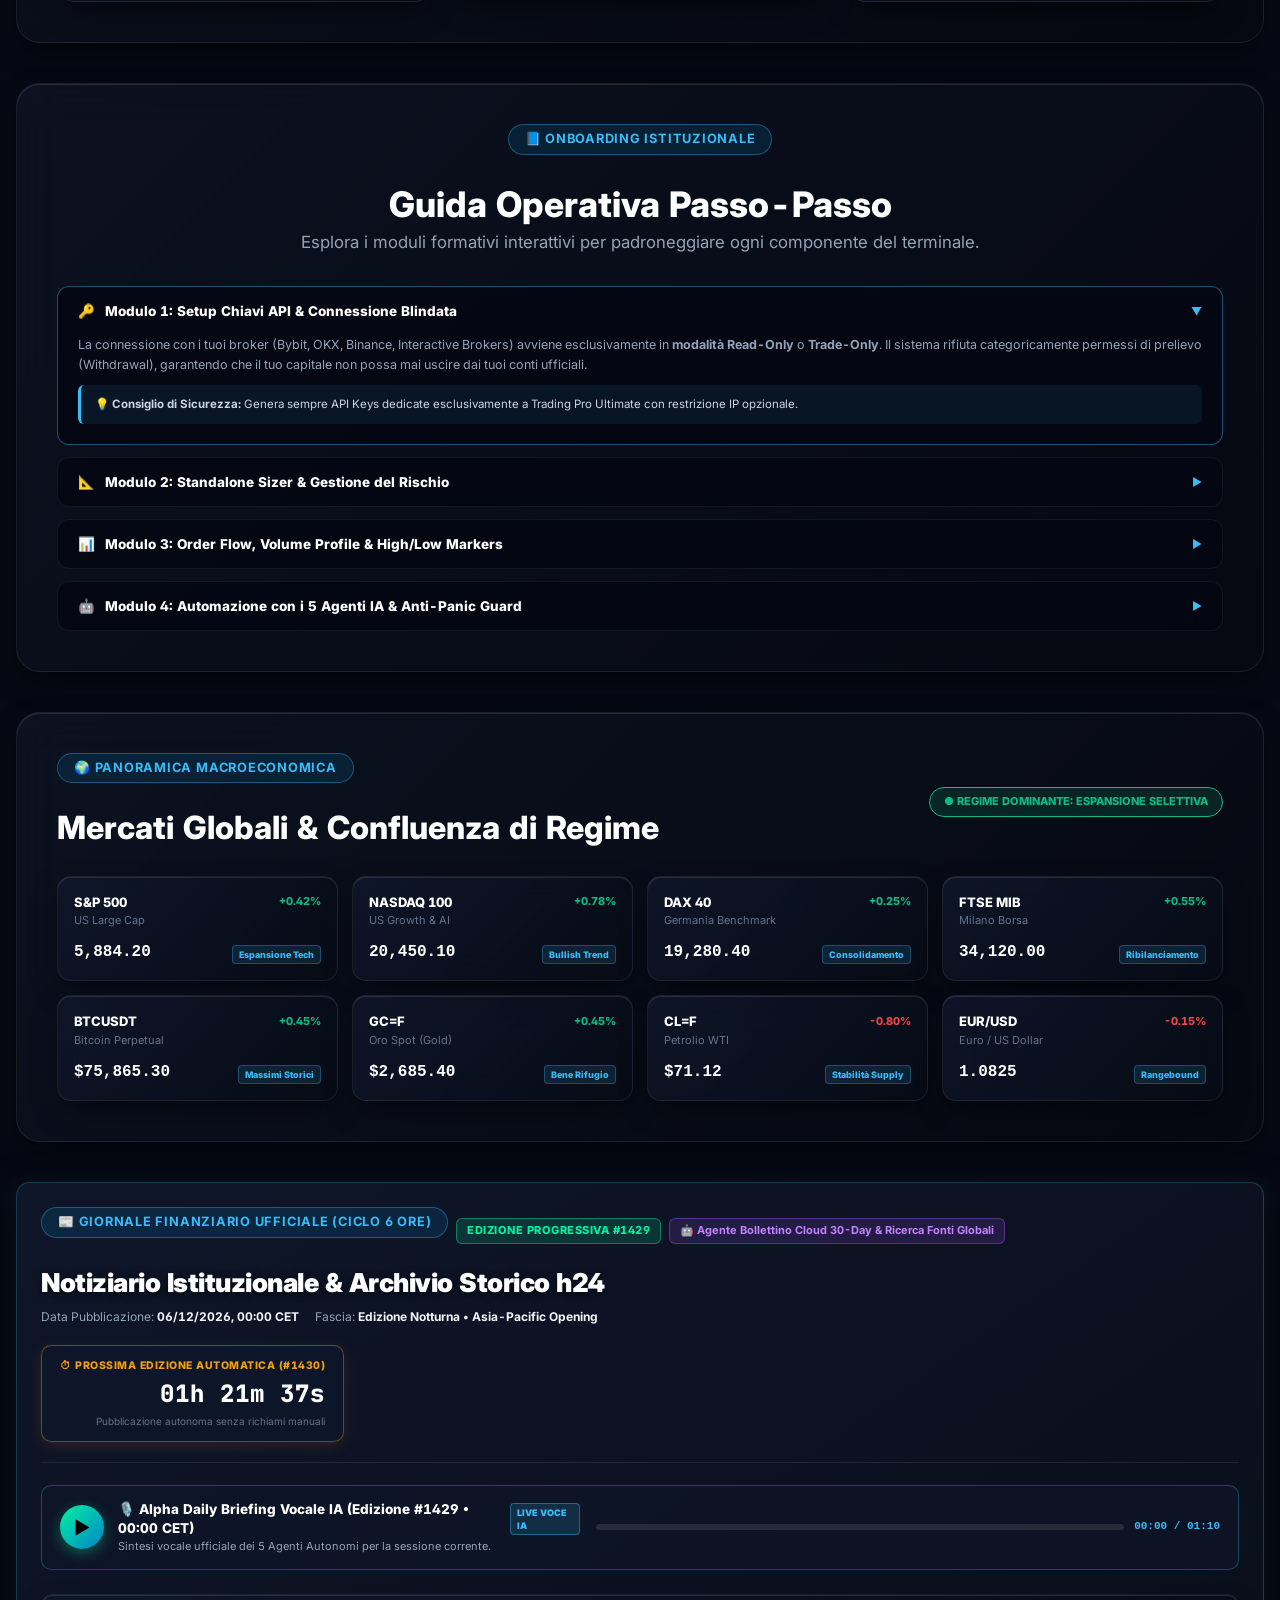
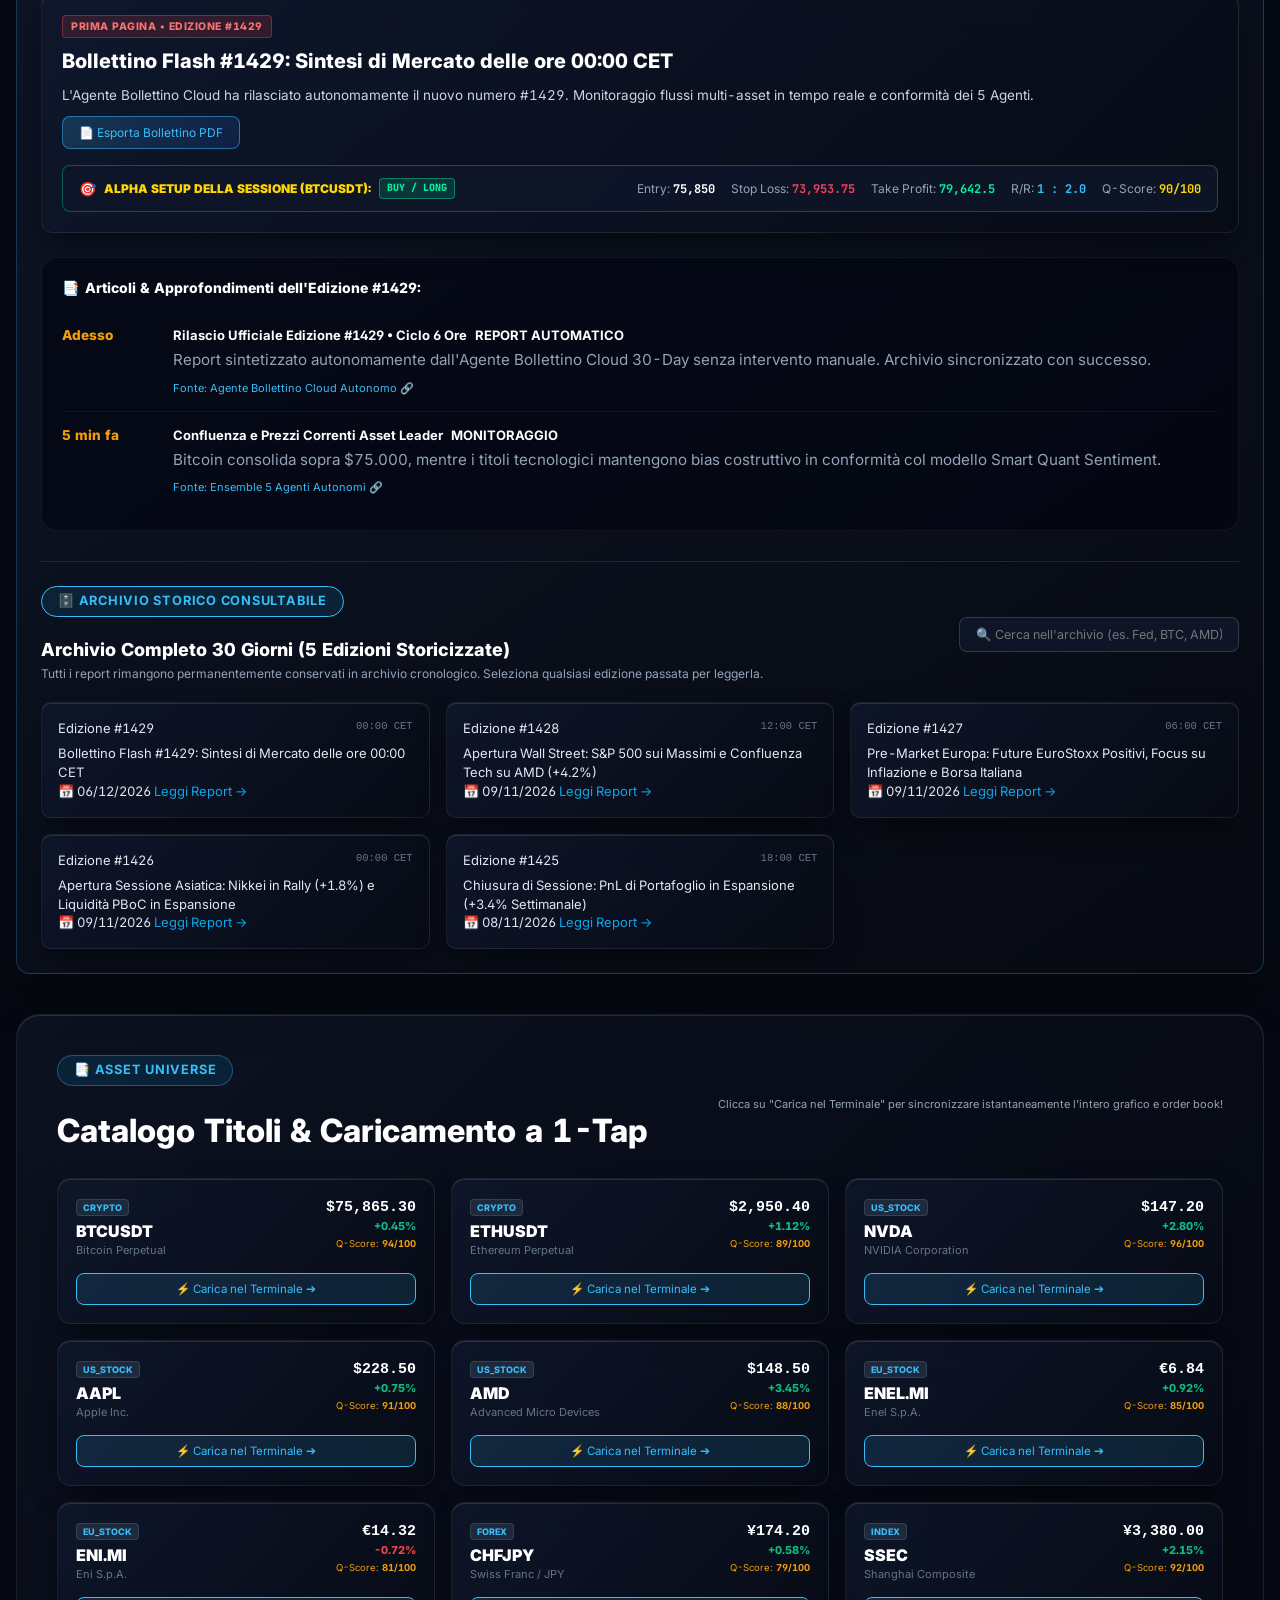
==== commit 668e948a: "feat(v24.0): integrate HierarchicalLeverageMatrixV24 (4-Tier Leverage: AI Optimal, Global, Sector, a" ====
--- a/index.html
+++ b/index.html
@@ -28,7 +28,7 @@
   <!-- SAFE APP VERSION & PASSIVE CACHE PURGER (CRASH-FREE FOR SAFARI & WINDOWS 10) -->
   <script>
     (function() {
-      var CURR_VERSION = '23.0.0';
+      var CURR_VERSION = '24.0.0';
       try {
         var savedVer = localStorage.getItem('TPU_APP_VERSION');
         if (savedVer !== CURR_VERSION) {
@@ -65,23 +65,23 @@
   <script src="https://unpkg.com/lightweight-charts@4.1.3/dist/lightweight-charts.standalone.production.js"></script>
   
   <!-- Terminal Stylesheet -->
-  <link rel="stylesheet" href="css/terminal.css?v=23.0">
+  <link rel="stylesheet" href="css/terminal.css?v=24.0">
   <link rel="stylesheet" href="css/master-suite.css?v=4">
 
   <link rel="stylesheet" href="css/supreme-suite.css">
   <link rel="stylesheet" href="css/portfolio.css">
   <link rel="stylesheet" href="css/news_newspaper.css">
   <link rel="stylesheet" href="css/cavaliere_memo.css">
-  <link rel="stylesheet" href="css/responsive_11_rules.css?v=23.0">
+  <link rel="stylesheet" href="css/responsive_11_rules.css?v=24.0">
   <link rel="stylesheet" href="css/charts_3d_depth.css">
-  <link rel="stylesheet" href="css/ced_v18_suite.css?v=23.0">
+  <link rel="stylesheet" href="css/ced_v18_suite.css?v=24.0">
 </head>
 <body>
   <!-- TOP MONITOR CONTROL BAR v18.0 (12 MONITOR THEMES + ERGONOMIC TOUCH-FIRST + 0°/90° LAYOUT) -->
   <div id="cbMonitorControlBarV18">
     <div class="cb-bar-left">
       <span class="cb-badge-title">👑📈 TRADING PRO ULTIMATE™</span>
-      <span class="cb-badge-version">v23.0 MASTER</span>
+      <span class="cb-badge-version">v24.0 MASTER</span>
     </div>
     <div class="cb-bar-center">
       <select id="tpuThemeSelectV18" class="cb-theme-select" onchange="window.TPUCEDMaster && window.TPUCEDMaster.applyTheme(this.value)" title="Seleziona Colore Monitor">
@@ -119,6 +119,9 @@
       </button>
       <button type="button" class="cb-btn" style="background:linear-gradient(135deg,#0284c7,#38bdf8); color:#000; font-weight:900; border:1px solid #7dd3fc;" onclick="window.BasketTimingEngineV23 && window.BasketTimingEngineV23.openModal()" title="Ripartizione % Paniere 348+ Titoli & Condizionatore Tempo Inter-Operazione (1s➔4h)">
         🥧⏱️ Paniere &amp; Δt (1s➔4h)
+      </button>
+      <button type="button" class="cb-btn" style="background:linear-gradient(135deg,#9333ea,#c084fc); color:#000; font-weight:900; border:1px solid #e879f9;" onclick="window.LeverageMatrixV24 && window.LeverageMatrixV24.openModal()" title="Matrice Gerarchica Leva a 4 Livelli (Ottimale AI / Globale / Settoriale / Singolo Titolo)">
+        ⚡ Leva 4-Livelli AI (1x➔200x)
       </button>
       <button type="button" id="btnLayoutToggleV18" class="cb-btn cb-btn-layout" onclick="window.TPUCEDMaster && window.TPUCEDMaster.toggleOrientationLayout()" title="Cambia layout 0° Dritto / 90° Split-Screen">
         🔄 Layout 0° / 90°
@@ -1248,6 +1251,9 @@
               <!-- MULTI-EXCHANGE DEDICATED BUDGET ALLOCATOR v22.0 (Min 10,00 € -> Max Disponibile) -->
               <div id="v22-allocator-order-dock"></div>
 
+              <!-- HIERARCHICAL MULTI-TIER LEVERAGE MATRIX v24.0 -->
+              <div id="v24-leverage-order-dock"></div>
+
               <!-- BASKET PERCENTAGE MIXER + INTER-TRADE TIME CONDITIONER v23.0 -->
               <div id="v23-basket-timing-order-dock"></div>
 
@@ -3729,6 +3735,6 @@
   <script src="js/tpu_security_guard.js?v=3.5.0"></script>
   <script src="js/marketing_erp_engine.js?v=3.5.0"></script>
   <script src="js/rnd_autonomous_agents.js?v=3.5.0"></script>
-  <script src="js/trading_ced_suite_v18.js?v=23.0"></script>
+  <script src="js/trading_ced_suite_v18.js?v=24.0"></script>
 </body>
 </html>
